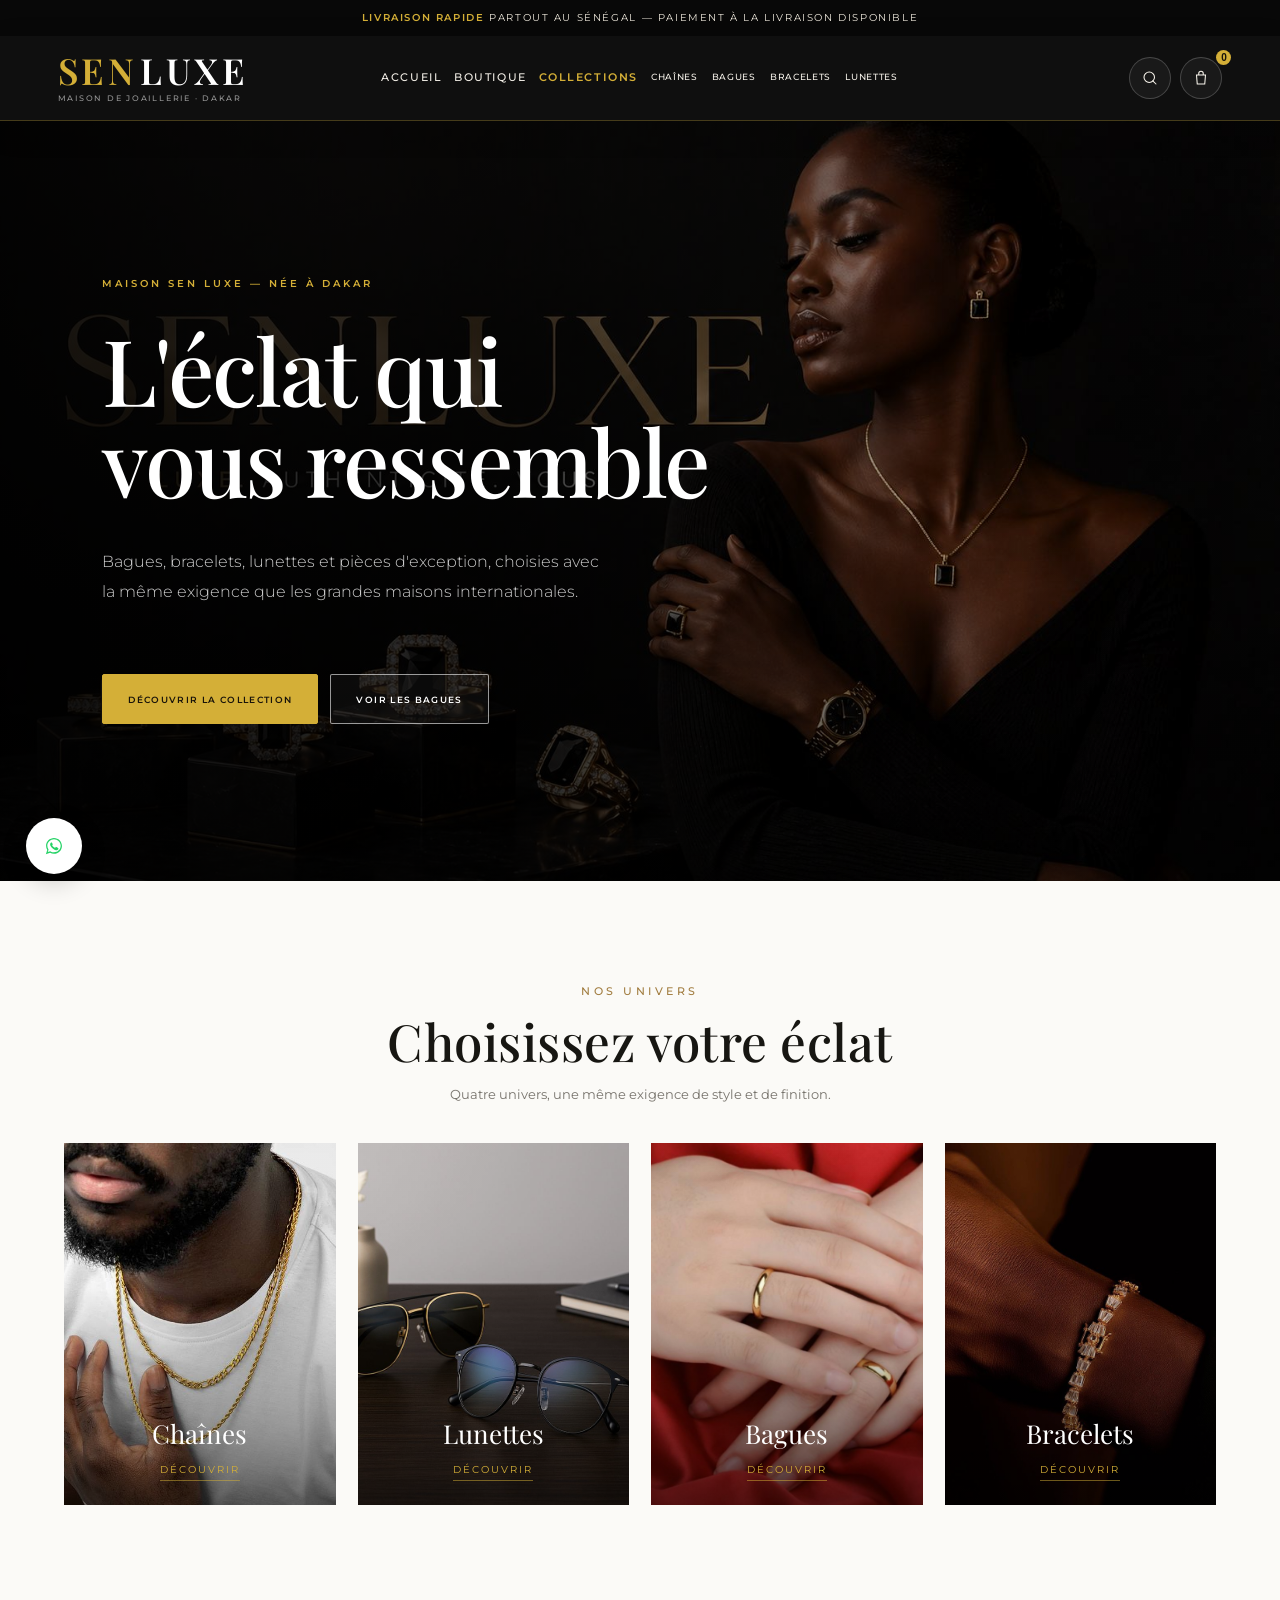
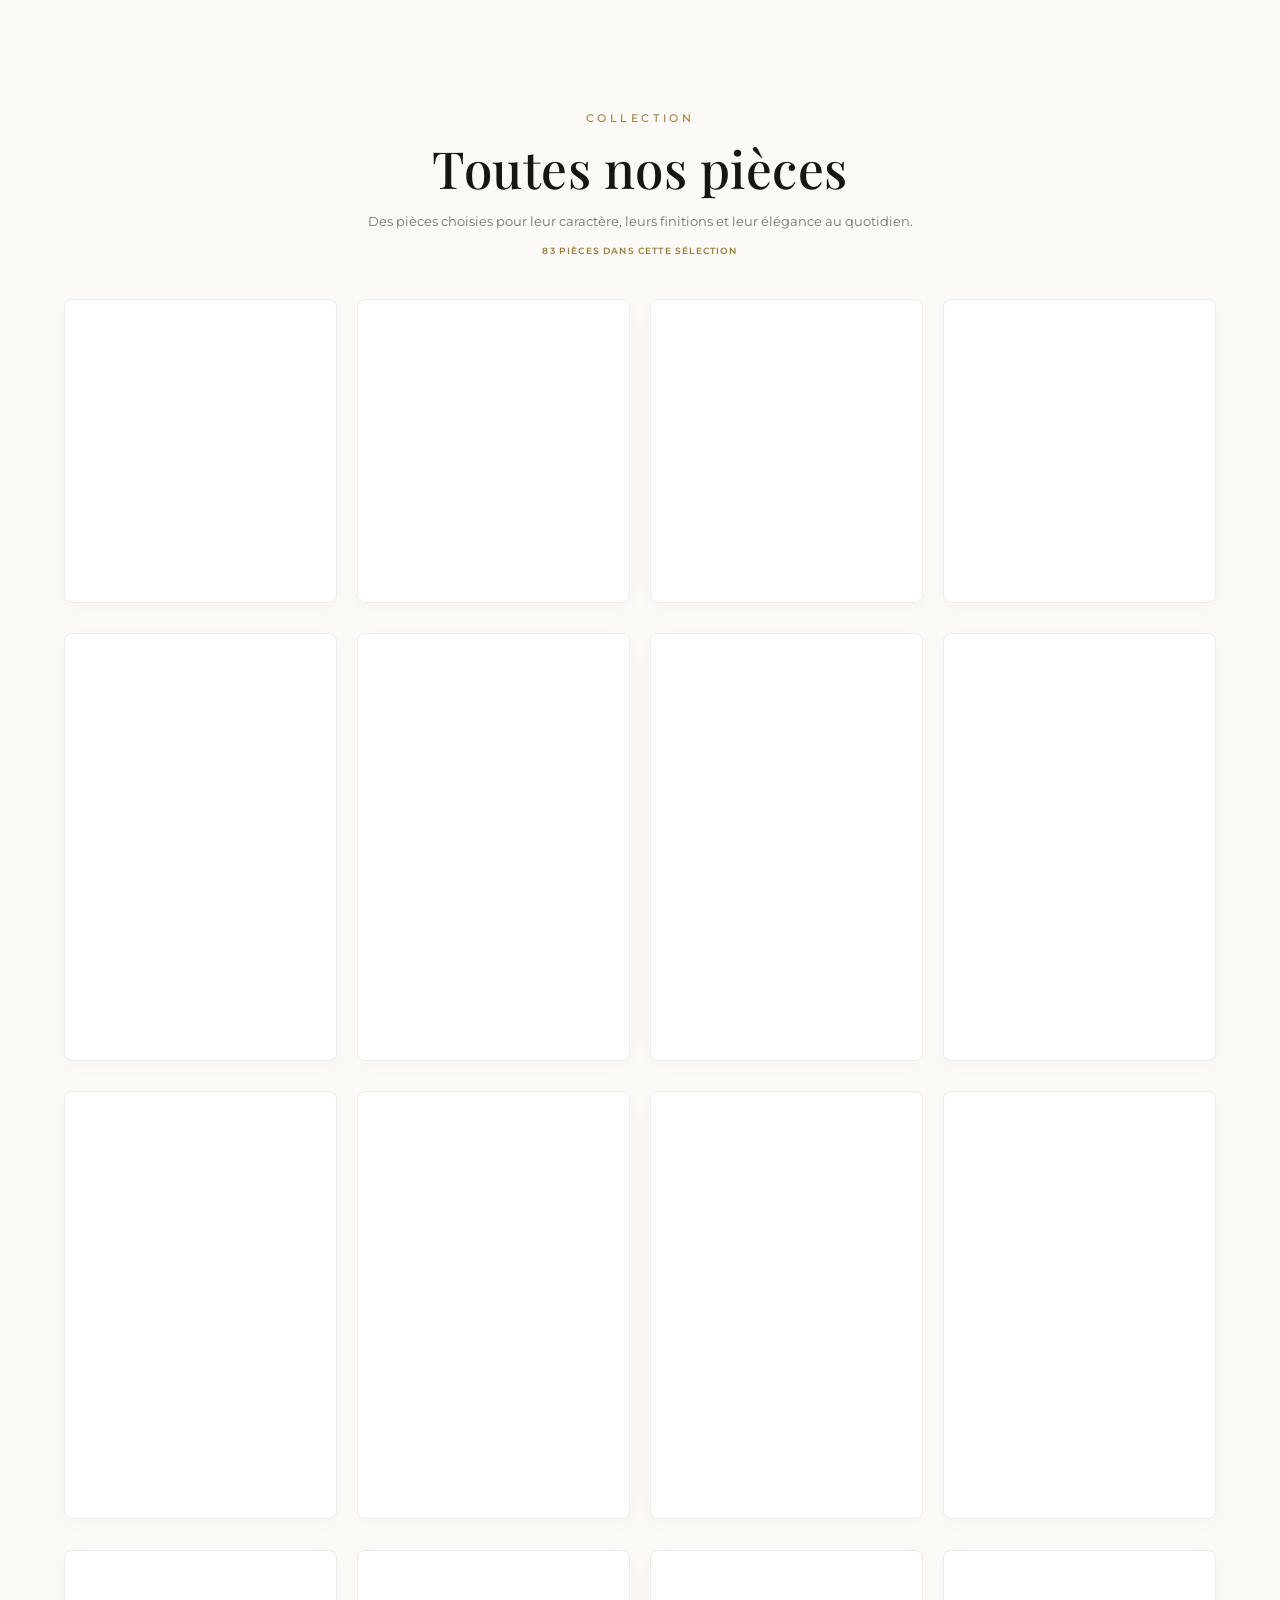
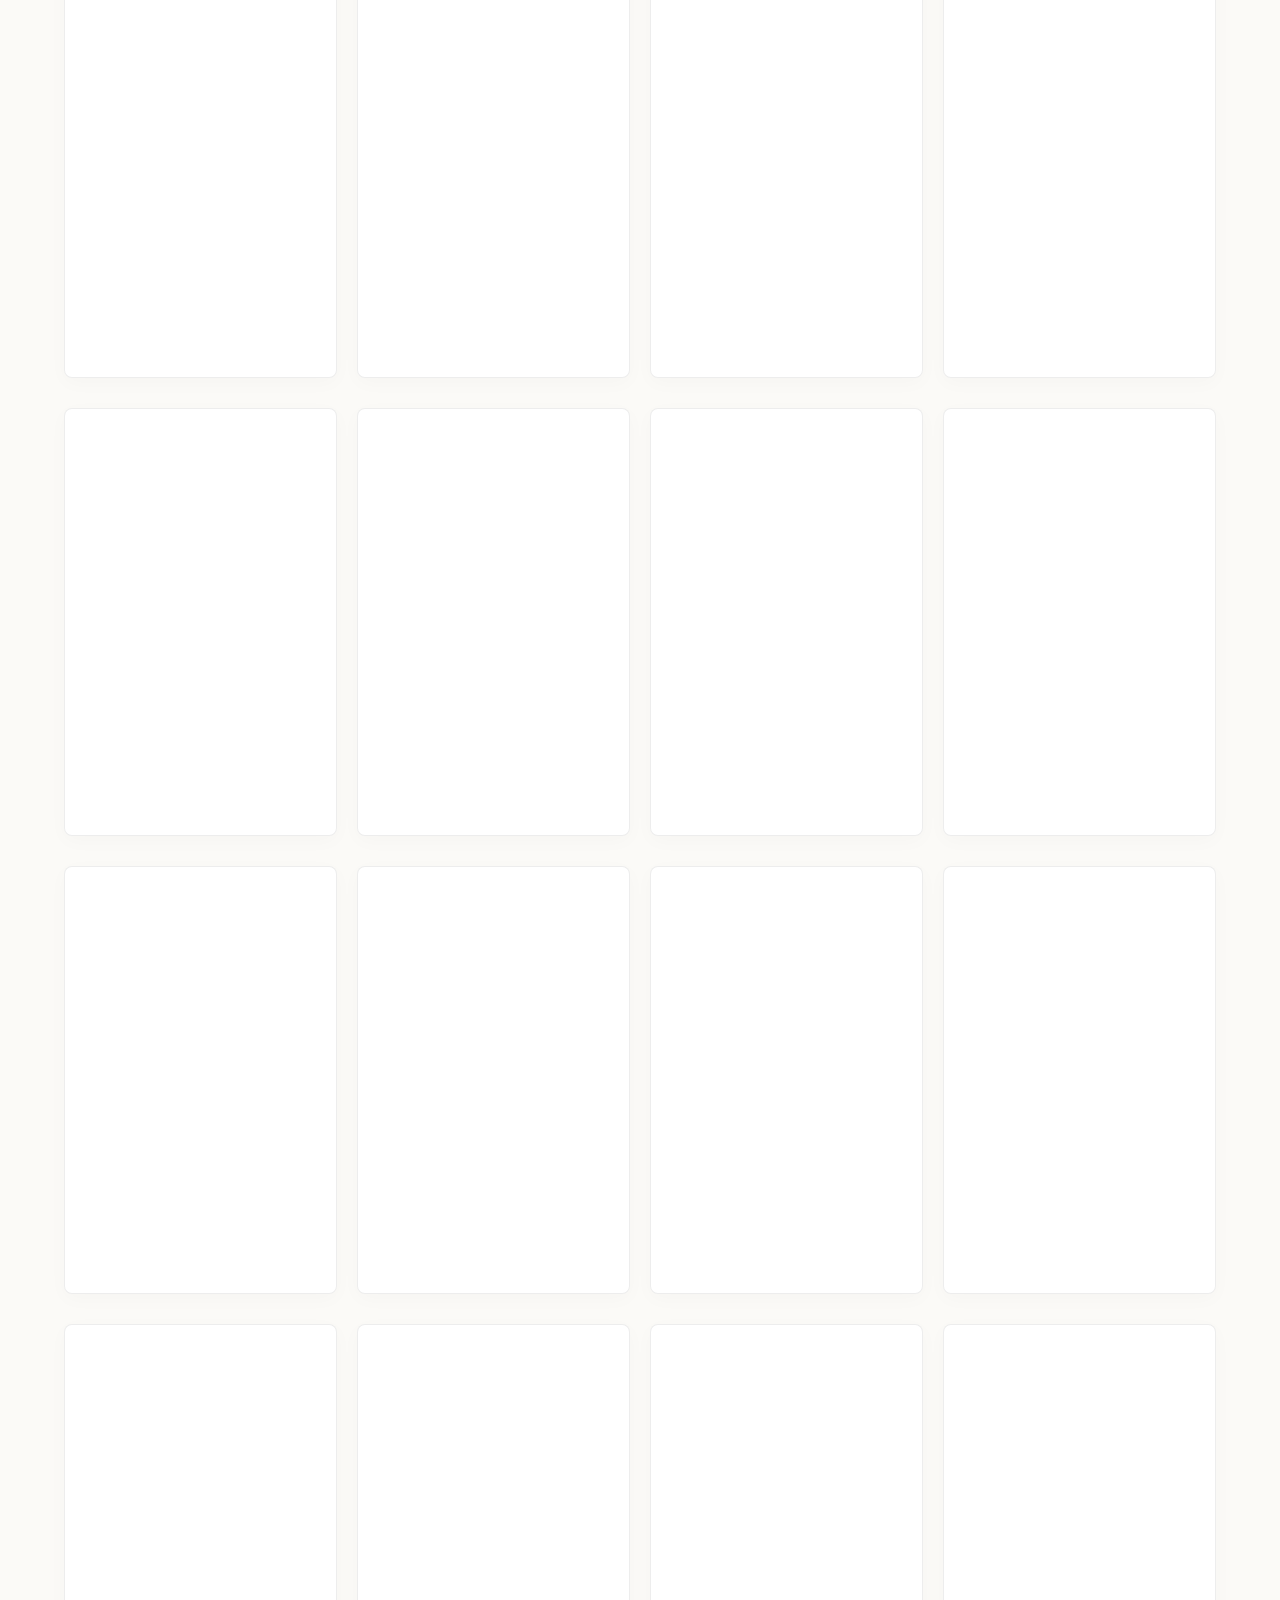
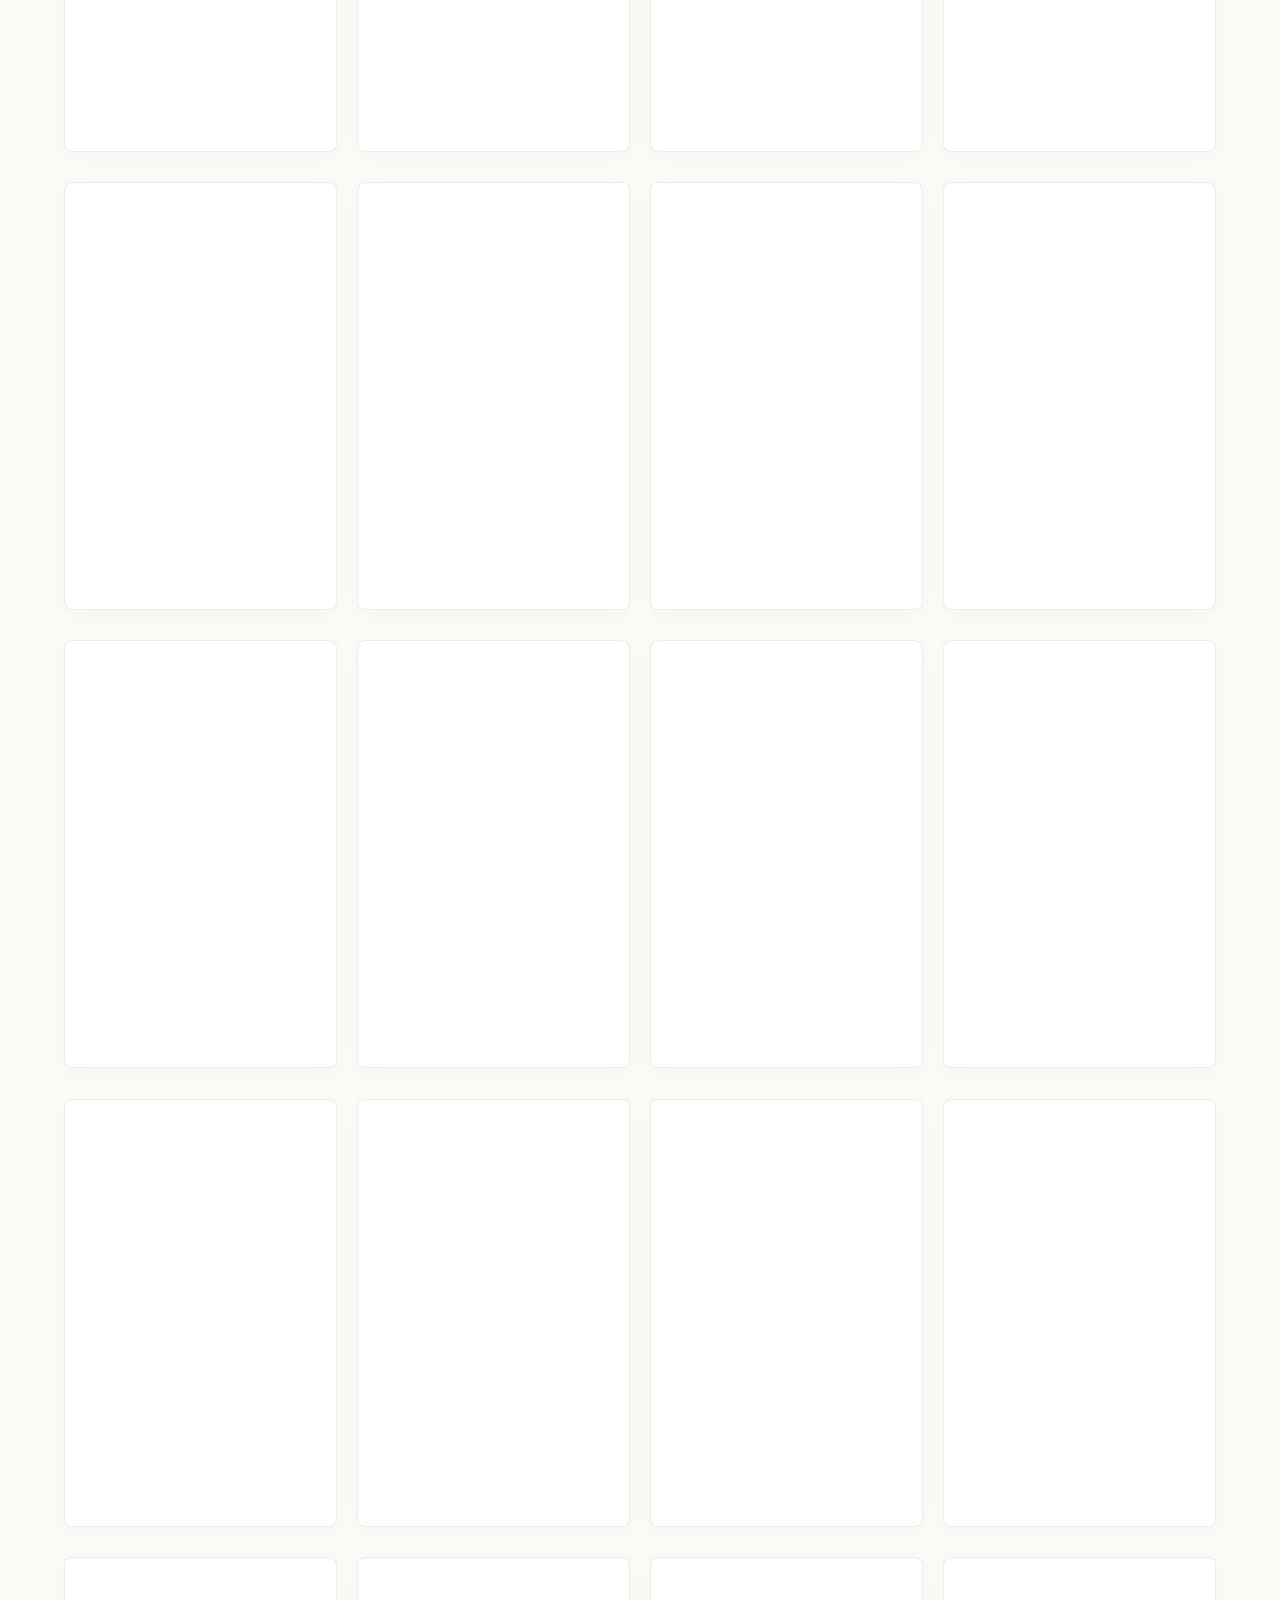
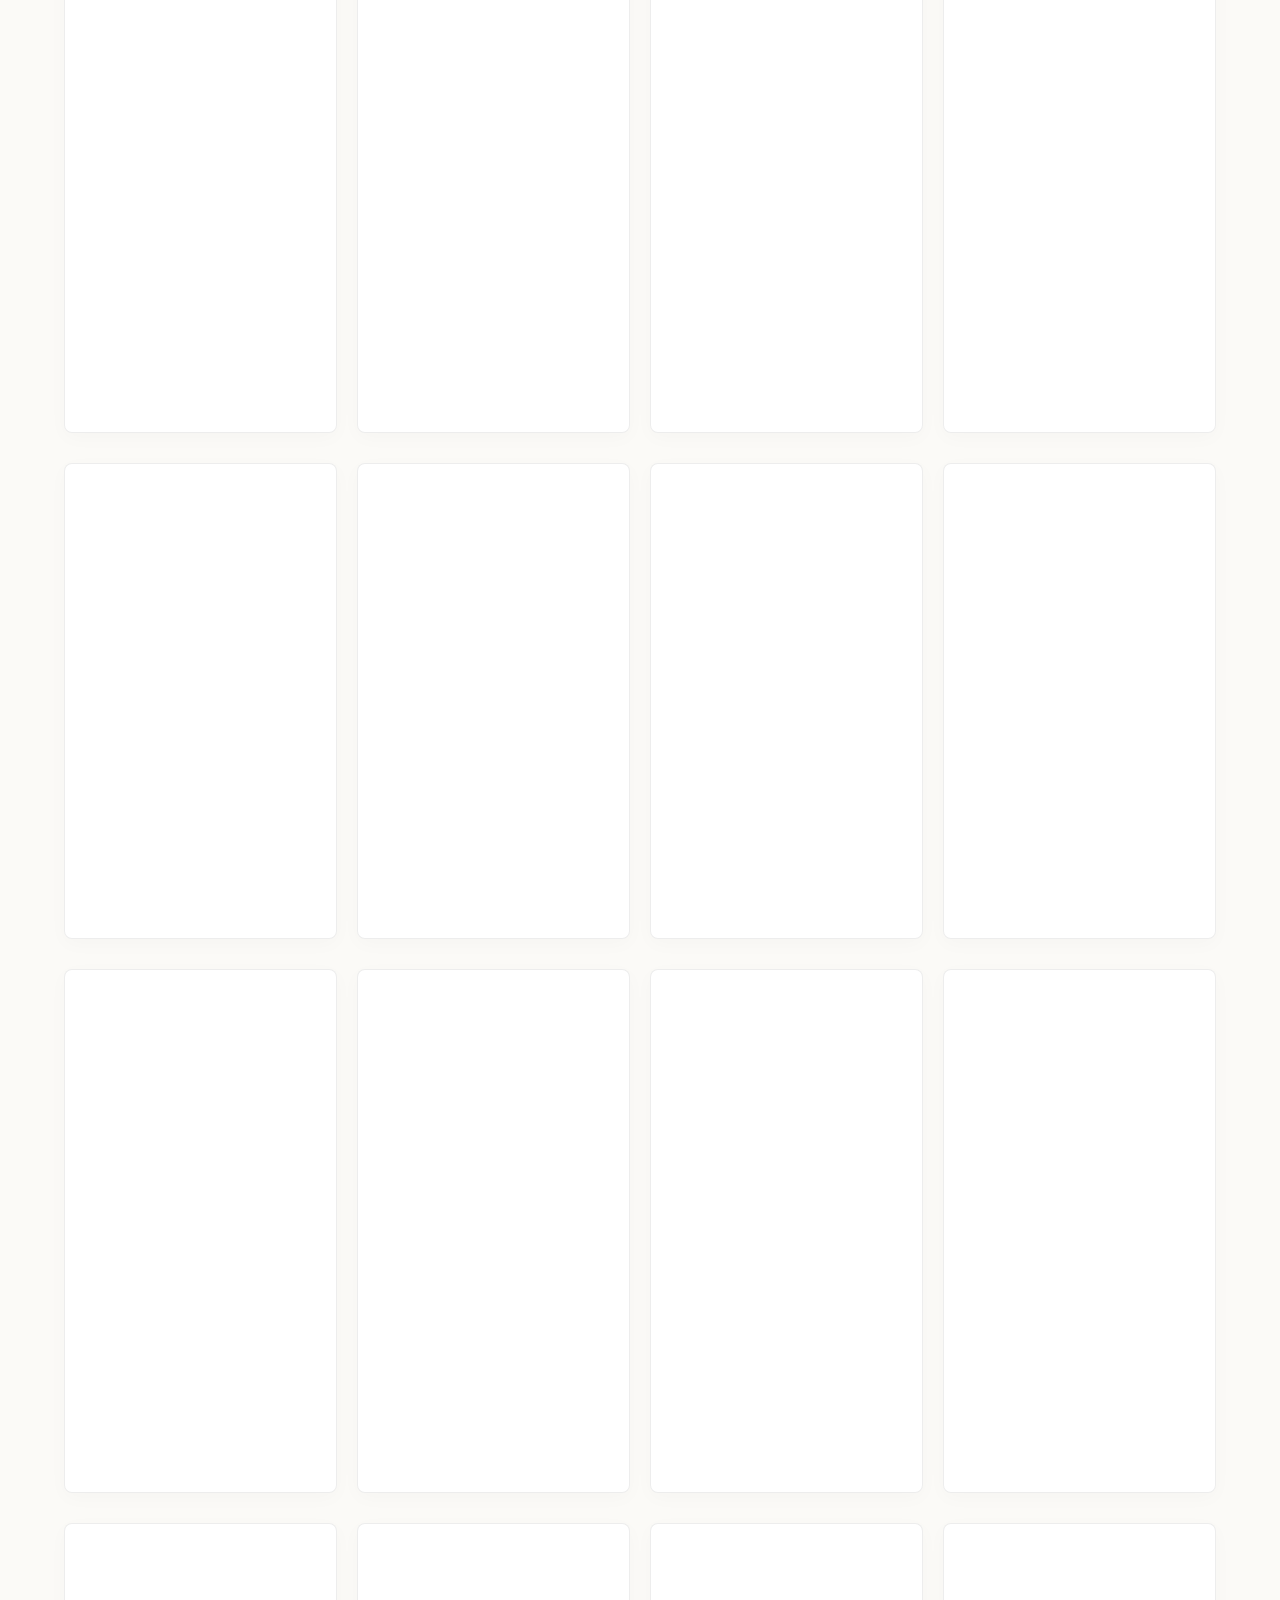
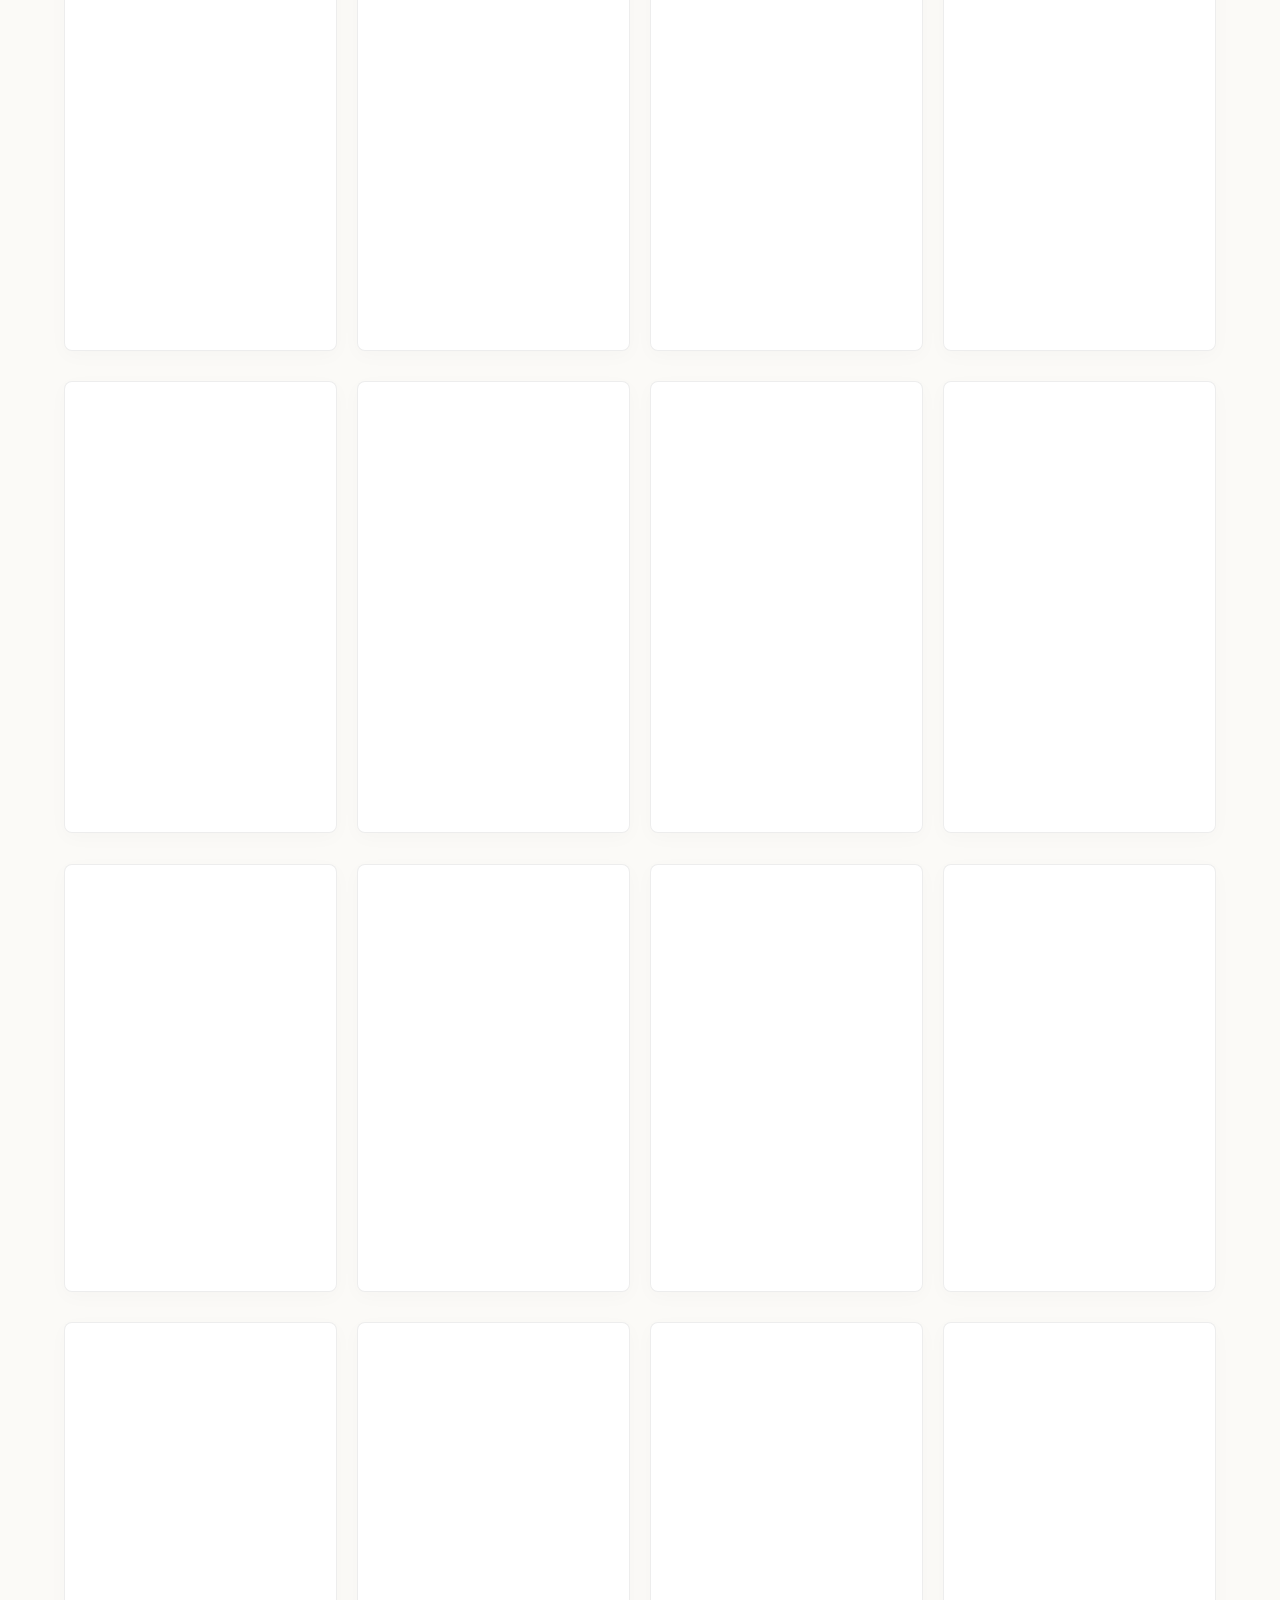
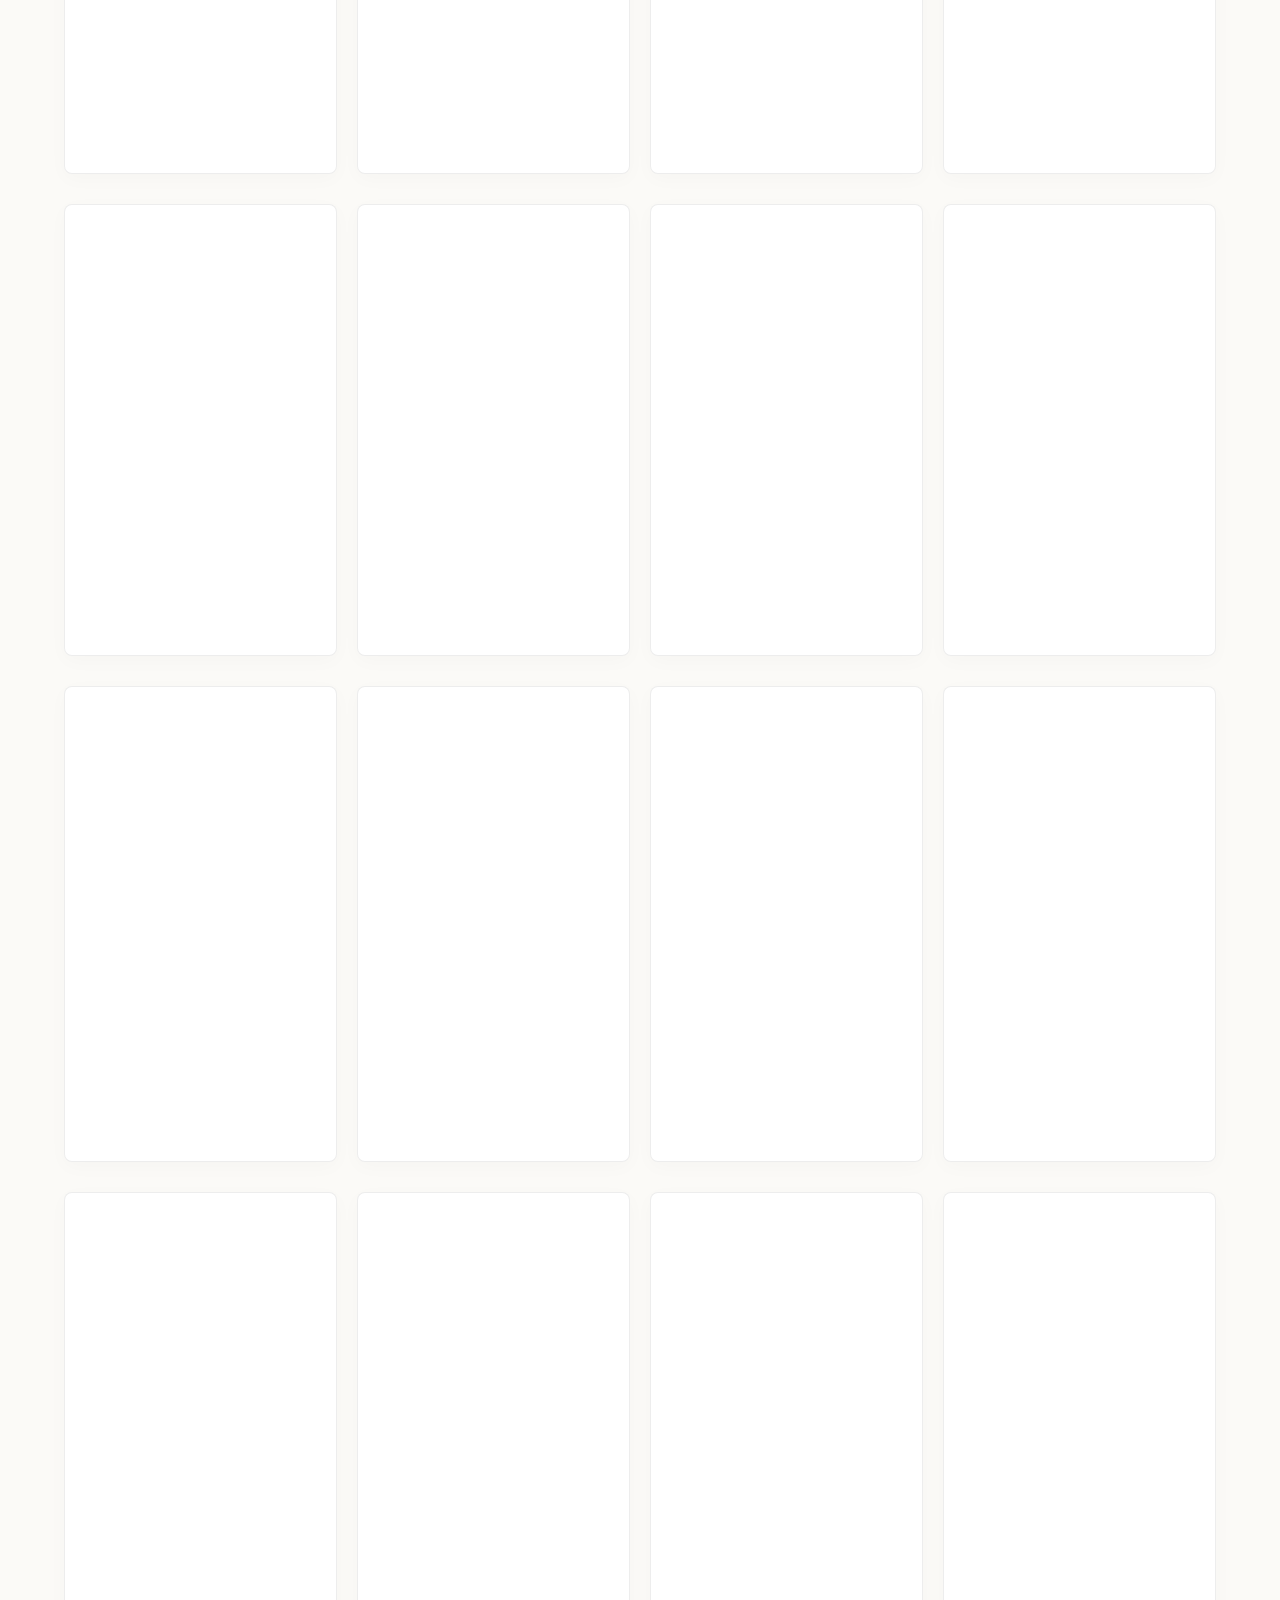
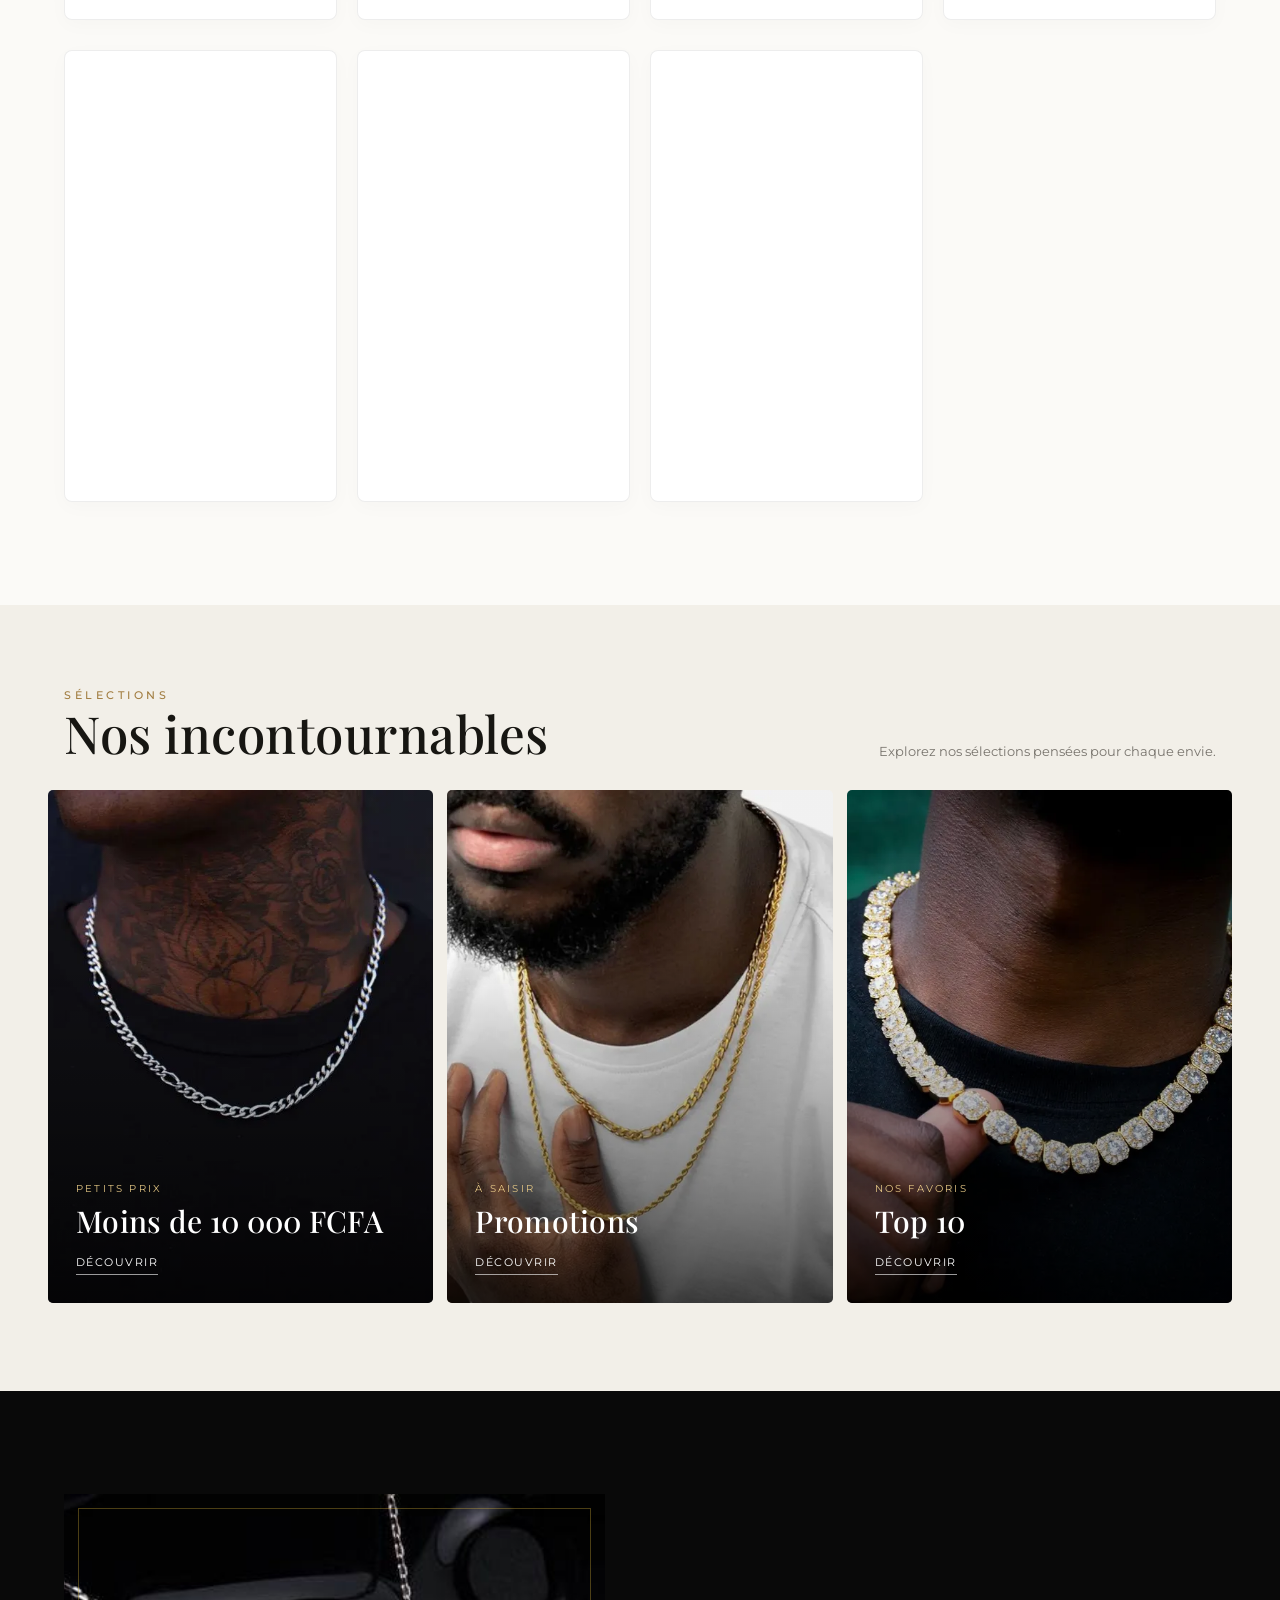
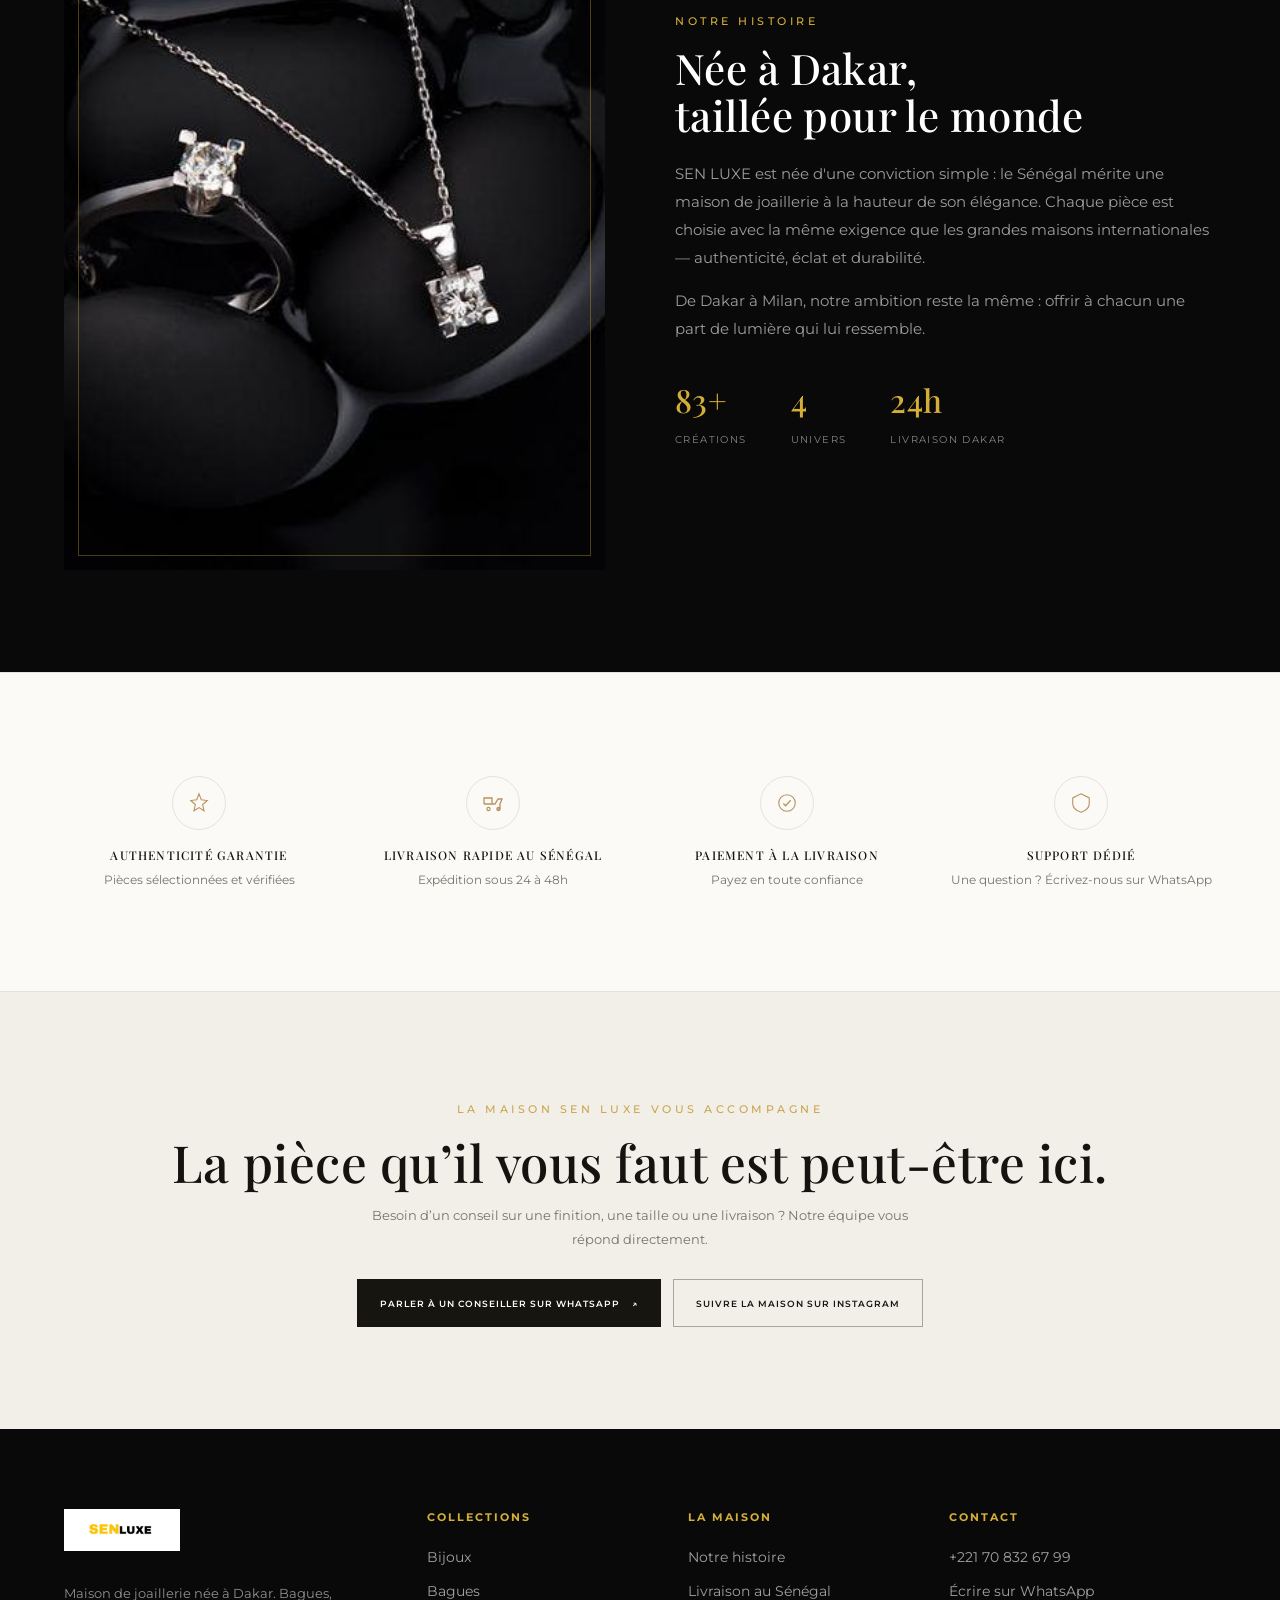
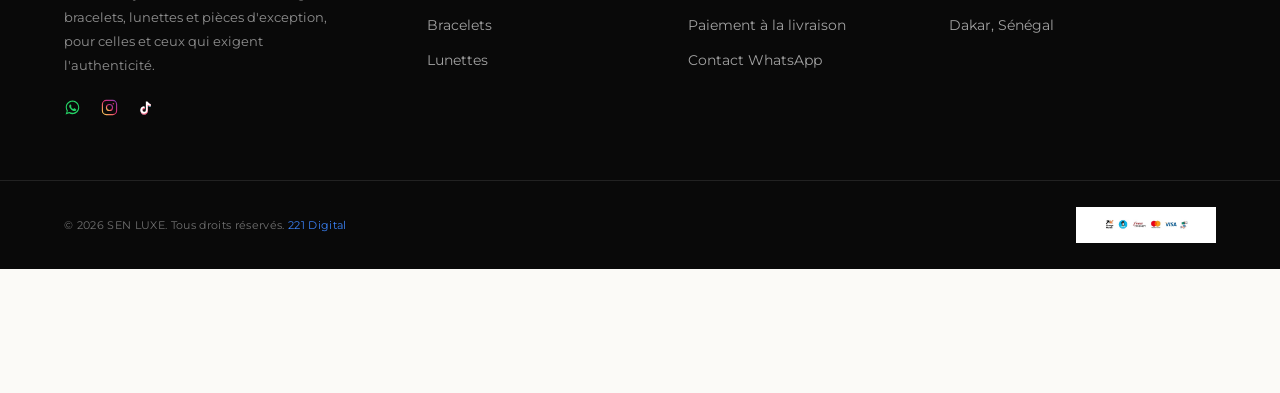
==== index.html @ 0517382a "Add files via upload" ====
<!DOCTYPE html>
<html lang="fr">
<!-- SEN LUXE — FICHIER AUTONOME : catalogue et photos intégrés dans ce fichier HTML autonome. -->
<head>
<meta charset="UTF-8">
<meta name="viewport" content="width=device-width, initial-scale=1.0">
<link id="senluxe-google-favicon" rel="icon" type="image/png" sizes="256x256" href="/favicon.png">
<link id="senluxe-tab-favicon" rel="shortcut icon" type="image/png" sizes="256x256" href="[data-uri]">

<link rel="apple-touch-icon" sizes="256x256" href="/favicon.png">
<meta name="description" content="Découvrez le catalogue SEN LUXE, maison de joaillerie née à Dakar, et explorez ses créations et fiches produits.">
<meta name="robots" content="index, follow, max-image-preview:large">
<meta name="googlebot" content="index, follow">
<meta name="theme-color" content="#080706">
<meta property="og:site_name" content="SEN LUXE">
<meta property="og:type" content="website">
<meta property="og:title" content="SEN LUXE — Joaillerie de Maison, née à Dakar">
<meta property="og:description" content="Découvrez le catalogue SEN LUXE et ses créations de joaillerie.">
<meta name="twitter:card" content="summary">
<title>SEN LUXE — Joaillerie de Maison, née à Dakar</title>
<link rel="preconnect" href="https://fonts.googleapis.com">
<link rel="preconnect" href="https://fonts.gstatic.com" crossorigin>
<link rel="preconnect" href="https://cdn.jsdelivr.net" crossorigin>
<link rel="preconnect" href="https://senluxe221.com" crossorigin>
<link rel="preconnect" href="https://cdn.shopify.com" crossorigin>
<link href="https://fonts.googleapis.com/css2?family=Montserrat:wght@300;400;500;600;700&family=Playfair+Display:ital,wght@0,400;0,500;0,600;1,400&display=swap" rel="stylesheet">

<style>
  :root{
    --black:#0a0a0a;
    --white:#ffffff;
    --ivory:#faf9f6;
    --gold:#b8935f;
    --gold-bright:#d4af37;
    --line:rgba(10,10,10,0.09);
    --line-soft:rgba(10,10,10,0.06);
    --text-mute:rgba(10,10,10,0.56);
  }
  *{margin:0;padding:0;box-sizing:border-box;}
  html{scroll-behavior:smooth;}
  body{
    background:var(--white);
    color:var(--black);
    font-family:'Montserrat',sans-serif;
    font-weight:300;
    overflow-x:hidden;
    -webkit-font-smoothing:antialiased;
  }
  img{display:block;max-width:100%;}
  a{color:inherit;text-decoration:none;}
  h1,h2,h3,h4{font-family:'Playfair Display',serif;font-weight:500;letter-spacing:0.01em;}
  .eyebrow{
    font-family:'Montserrat',sans-serif;font-size:11px;letter-spacing:0.32em;
    text-transform:uppercase;color:var(--gold);font-weight:500;
  }
  .container{max-width:1360px;margin:0 auto;padding:0 48px;}
  @media (max-width:768px){.container{padding:0 22px;}}
  .reveal{opacity:0;transform:translateY(26px);transition:opacity .9s ease, transform .9s ease;}
  .reveal.in{opacity:1;transform:translateY(0);}
  section{padding:100px 0;}
  @media (max-width:768px){section{padding:64px 0;}}
  .section-head{text-align:center;margin-bottom:56px;}
  .section-head h2{font-size:clamp(28px,3.6vw,46px);margin-top:12px;}
  .section-head p{color:var(--text-mute);max-width:520px;margin:14px auto 0;font-size:14px;line-height:1.7;}

  /* ---------- top bar ---------- */
  .topbar{
    background:var(--black);color:rgba(255,255,255,0.75);
    text-align:center;padding:9px 0;font-size:11px;letter-spacing:0.14em;
  }
  .topbar b{color:var(--gold-bright);font-weight:500;}

  /* ---------- header (white, minimal) ---------- */
  header{
    position:sticky;top:0;left:0;right:0;z-index:100;
    background:#ffffff;
    border-bottom:1px solid var(--line);
  }
  .nav-wrap{
    display:flex;align-items:center;justify-content:space-between;
    padding:18px 48px;
  }
  @media (max-width:768px){.nav-wrap{padding:14px 22px;}}
  .logo img{height:26px;width:auto;}
  nav.main-nav{display:flex;gap:36px;}
  nav.main-nav button{
    background:none;border:none;cursor:pointer;
    font-family:'Montserrat';font-size:12px;letter-spacing:0.15em;text-transform:uppercase;
    color:var(--black);position:relative;padding:6px 0;
  }
  nav.main-nav button::after{
    content:"";position:absolute;left:0;bottom:0;height:1px;width:0;
    background:var(--gold-bright);transition:width .3s ease;
  }
  nav.main-nav button:hover::after,
  nav.main-nav button.active::after{width:100%;}
  nav.main-nav button.active{color:var(--gold);}
  .header-icons{display:flex;align-items:center;gap:24px;}
  .header-icons button{
    background:none;border:none;color:var(--black);cursor:pointer;
    display:flex;align-items:center;justify-content:center;position:relative;
  }

  /* ---------- categories dropdown ---------- */
  .nav-dropdown{position:relative;display:inline-block;}
  .nav-dropdown-trigger{
    background:none;border:none;cursor:pointer;
    font-family:'Montserrat';font-size:12px;letter-spacing:0.15em;text-transform:uppercase;
    color:var(--black);padding:6px 0;position:relative;
  }
  .nav-dropdown-trigger::after{
    content:"";position:absolute;left:0;bottom:0;height:1px;width:0;
    background:var(--gold-bright);transition:width .3s ease;
  }
  .nav-dropdown:hover .nav-dropdown-trigger::after{width:100%;}
  .nav-dropdown-menu{
    position:absolute;top:calc(100% + 18px);left:50%;transform:translateX(-50%) translateY(8px);
    background:#ffffff;border:1px solid var(--line);min-width:180px;
    box-shadow:0 18px 40px rgba(0,0,0,0.1);
    opacity:0;pointer-events:none;transition:opacity .25s ease, transform .25s ease;
    z-index:110;padding:8px 0;
  }
  .nav-dropdown:hover .nav-dropdown-menu,
  .nav-dropdown.open .nav-dropdown-menu{
    opacity:1;pointer-events:auto;transform:translateX(-50%) translateY(0);
  }
  .nav-dropdown-menu button{
    display:block;width:100%;text-align:left;background:none;border:none;cursor:pointer;
    padding:11px 20px;font-size:12px;letter-spacing:0.06em;color:var(--black);
    transition:background .2s ease, color .2s ease;
  }
  .nav-dropdown-menu button:hover{background:var(--ivory);color:var(--gold);}

  /* ---------- search ---------- */
  .search-wrap{position:relative;}
  .search-panel{
    position:absolute;top:calc(100% + 18px);right:-8px;width:340px;max-width:88vw;
    background:#ffffff;border:1px solid var(--line);
    box-shadow:0 18px 40px rgba(0,0,0,0.12);
    opacity:0;pointer-events:none;transform:translateY(8px);
    transition:opacity .25s ease, transform .25s ease;
    z-index:110;
  }
  .search-wrap.open .search-panel{opacity:1;pointer-events:auto;transform:translateY(0);}
  .search-panel input{
    width:100%;box-sizing:border-box;border:none;border-bottom:1px solid var(--line);
    padding:16px 18px;font-family:'Montserrat';font-size:13.5px;color:var(--black);
  }
  .search-panel input:focus{outline:none;}
  .search-results{max-height:360px;overflow-y:auto;}
  .search-result{
    display:flex;align-items:center;gap:12px;padding:10px 18px;cursor:pointer;
    transition:background .2s ease;
  }
  .search-result:hover{background:var(--ivory);}
  .search-result img{width:44px;height:44px;object-fit:contain;background:var(--ivory);border:1px solid var(--line);flex:0 0 auto;}
  .search-result .sr-info{flex:1;min-width:0;}
  .search-result .sr-name{font-family:'Playfair Display';font-size:15px;color:var(--black);white-space:nowrap;overflow:hidden;text-overflow:ellipsis;}
  .search-result .sr-meta{font-size:10.5px;color:var(--text-mute);letter-spacing:0.04em;}
  .search-empty{padding:22px 18px;font-size:12.5px;color:var(--text-mute);text-align:center;}
  .cart-count{
    position:absolute;top:-8px;right:-10px;
    background:var(--black);color:var(--white);
    font-size:9px;font-weight:600;border-radius:50%;
    width:15px;height:15px;display:flex;align-items:center;justify-content:center;
  }
  .burger{display:none;}
  @media (max-width:900px){nav.main-nav{display:none;} .burger{display:flex;}}

  .mobile-nav{
    position:fixed;inset:0;background:var(--white);z-index:200;
    transform:translateX(100%);transition:transform .45s cubic-bezier(.77,0,.18,1);
    display:flex;flex-direction:column;padding:100px 32px 40px;
  }
  .mobile-nav.open{transform:translateX(0);}
  .mobile-nav button{
    background:none;border:none;text-align:left;
    font-family:'Playfair Display',serif;font-size:28px;color:var(--black);
    padding:14px 0;border-bottom:1px solid var(--line);
  }
  .mobile-nav .close-x{position:absolute;top:26px;right:22px;font-size:26px;background:none;border:none;color:var(--black);}

  /* ---------- hero ---------- */
  .hero{position:relative;min-height:88vh;display:flex;align-items:center;overflow:hidden;background:var(--black);}
  .hero-media{position:absolute;inset:0;}
  .hero-media img{width:100%;height:100%;object-fit:cover;opacity:0.82;}
  .hero-media::after{content:"";position:absolute;inset:0;background:linear-gradient(90deg, rgba(0,0,0,0.72) 0%, rgba(0,0,0,0.28) 55%, rgba(0,0,0,0.05) 100%);}
  .hero-inner{position:relative;z-index:2;padding:0 48px;max-width:640px;}
  @media (max-width:768px){.hero-inner{padding:0 22px;}}
  .hero-inner .eyebrow{color:var(--gold-bright);}
  .hero-inner h1{
    color:var(--white);font-size:clamp(38px,6vw,74px);line-height:1.03;margin:16px 0 20px;
  }
  .hero-inner p{color:rgba(255,255,255,0.72);font-size:15px;line-height:1.8;max-width:460px;margin-bottom:34px;}
  .hero-actions{display:flex;gap:16px;flex-wrap:wrap;}
  .btn-primary, .btn-secondary{
    padding:15px 36px;font-size:11px;letter-spacing:0.2em;text-transform:uppercase;
    transition:all .3s ease;cursor:pointer;
  }
  .btn-primary{background:var(--gold-bright);color:var(--black);border:1px solid var(--gold-bright);}
  .btn-primary:hover{background:transparent;color:var(--gold-bright);}
  .btn-secondary{background:transparent;color:var(--white);border:1px solid rgba(255,255,255,0.4);}
  .btn-secondary:hover{border-color:var(--gold-bright);color:var(--gold-bright);}

  /* ---------- category nav strip ---------- */
  .cat-strip{border-bottom:1px solid var(--line);position:sticky;top:65px;z-index:60;background:#ffffff;}
  .cat-strip-inner{display:flex;gap:8px;overflow-x:auto;padding:16px 48px;scrollbar-width:none;}
  .cat-strip-inner::-webkit-scrollbar{display:none;}
  @media (max-width:768px){.cat-strip-inner{padding:14px 22px;}}
  .cat-pill{
    flex:0 0 auto;padding:10px 22px;border:1px solid var(--line);
    font-size:11px;letter-spacing:0.14em;text-transform:uppercase;
    background:none;cursor:pointer;color:var(--black);white-space:nowrap;
    transition:all .25s ease;
  }
  .cat-pill.active{background:var(--black);color:var(--white);border-color:var(--black);}
  .cat-pill:hover:not(.active){border-color:var(--gold);color:var(--gold);}

  /* ---------- products ---------- */
  /* ---------- collections (Missoma-style) ---------- */
  .collections{padding-top:96px;}
  .coll-grid{display:grid;grid-template-columns:repeat(4,1fr);gap:22px;}
  @media (max-width:1000px){.coll-grid{grid-template-columns:repeat(2,1fr);gap:14px;}}

  /* ---------- editorial collections (Missoma-style) ---------- */
  .editorial{padding:64px 0 100px;}
  .editorial-head{display:flex;align-items:flex-end;justify-content:space-between;margin-bottom:28px;}
  .editorial-head h2{font-size:clamp(26px,3.2vw,38px);}
  .editorial-head p{color:var(--text-mute);font-size:13px;margin-top:6px;}
  .editorial-grid{
    display:grid;grid-template-columns:repeat(3,1fr);gap:6px;
    padding:0 48px;
  }
  @media (max-width:768px){.editorial-grid{padding:0 22px;}}
  @media (max-width:820px){
    .editorial-grid{grid-template-columns:repeat(2,1fr);}
    .editorial-card:nth-child(3){grid-column:1/-1;}
  }
  .editorial-card{
    position:relative;aspect-ratio:3/4;overflow:hidden;cursor:pointer;
    border-radius:3px;background:var(--ivory);
  }
  @media (max-width:820px){.editorial-card{aspect-ratio:1/1.15;}}
  .editorial-card img{
    width:100%;height:100%;object-fit:cover;
    transition:transform 1.1s cubic-bezier(.2,.8,.2,1), opacity .5s ease;
  }
  .editorial-card:hover img{transform:scale(1.045);}
  .editorial-card::after{
    content:"";position:absolute;inset:0;
    background:linear-gradient(180deg, rgba(0,0,0,0.02) 45%, rgba(0,0,0,0.62) 100%);
    transition:opacity .4s ease;
  }
  .editorial-card:hover::after{opacity:0.85;}
  .editorial-label{
    position:absolute;left:22px;right:22px;bottom:24px;z-index:2;
    color:var(--white);
  }
  .editorial-label .ed-eyebrow{
    font-size:10px;letter-spacing:0.22em;text-transform:uppercase;color:var(--gold-bright);
    display:block;margin-bottom:8px;
  }
  .editorial-label h3{
    font-family:'Playfair Display',serif;font-size:clamp(22px,2.6vw,30px);
    line-height:1.1;margin-bottom:10px;
  }
  .editorial-label .ed-cta{
    font-size:10.5px;letter-spacing:0.14em;text-transform:uppercase;
    border-bottom:1px solid rgba(255,255,255,0.6);padding-bottom:3px;display:inline-block;
    transition:border-color .3s ease;
  }
  .editorial-card:hover .ed-cta{border-color:var(--gold-bright);}
  .coll-card{
    position:relative;aspect-ratio:3/4;overflow:hidden;cursor:pointer;
    background:var(--ivory);
  }
  .coll-card img{width:100%;height:100%;object-fit:cover;transition:transform 1s cubic-bezier(.2,.8,.2,1);}
  .coll-card:hover img{transform:scale(1.07);}
  .coll-card::after{content:"";position:absolute;inset:0;background:linear-gradient(180deg,rgba(0,0,0,0.02) 40%,rgba(0,0,0,0.55) 100%);}
  .coll-label{position:absolute;left:0;right:0;bottom:24px;text-align:center;z-index:2;}
  .coll-label span{font-family:'Playfair Display',serif;font-size:26px;color:var(--white);display:block;}
  .coll-label small{display:inline-block;margin-top:8px;font-size:10px;letter-spacing:0.2em;color:var(--gold-bright);text-transform:uppercase;border-bottom:1px solid rgba(212,175,55,0.5);padding-bottom:3px;}

  #products{padding-top:96px;}
  .product-grid{
    display:grid;grid-template-columns:repeat(4,1fr);gap:30px;
  }
  @media (max-width:1000px){.product-grid{grid-template-columns:repeat(3,1fr);gap:22px;}}
  @media (max-width:720px){.product-grid{grid-template-columns:repeat(2,1fr);gap:16px;}}

  /* "Produits similaires" (fiche produit) : desktop et tablette inchangés (4 colonnes) ;
     téléphone uniquement : 2 colonnes, cartes plus grandes et plus lisibles. */
  #qvSimilar{grid-template-columns:repeat(4,1fr)!important;gap:18px;}
  @media (max-width:720px){
    #qvSimilar{grid-template-columns:repeat(2,1fr)!important;gap:16px;}
    #qvSimilar .product-name{font-size:17px;}
    #qvSimilar .stars{font-size:13px;letter-spacing:2.5px;}
    #qvSimilar .product-price{font-size:15px;}
    #qvSimilar .swatch{width:15px;height:15px;}
    #qvSimilar .avail{font-size:10.5px;}
    #qvSimilar .quick-add{font-size:10.5px;padding:13px 0;}
  }
  .product-card{opacity:0;animation:fadein .5s ease forwards;}
  @keyframes fadein{to{opacity:1;}}
  .product-media{
    position:relative;aspect-ratio:1/1;overflow:hidden;background:var(--ivory);
    border:1px solid var(--line);display:flex;align-items:center;justify-content:center;
  }
  .product-media img{
    width:100%;height:100%;object-fit:contain;padding:14px;
    transition:transform .6s ease, opacity .3s ease;
  }
  .product-card:hover .product-media img{transform:scale(1.045);}
  .badge{
    position:absolute;top:12px;left:12px;z-index:3;
    background:var(--black);color:var(--white);
    font-size:9px;letter-spacing:0.14em;text-transform:uppercase;
    padding:5px 10px;font-weight:500;
  }
  .quick-add{
    position:absolute;left:12px;right:12px;bottom:12px;z-index:3;
    background:var(--white);border:1px solid var(--black);
    color:var(--black);font-size:10px;letter-spacing:0.16em;text-transform:uppercase;
    padding:12px 0;text-align:center;cursor:pointer;
    opacity:0;transform:translateY(8px);
    transition:opacity .3s ease, transform .3s ease, background .3s ease, color .3s ease;
  }
  .product-card:hover .quick-add{opacity:1;transform:translateY(0);}
  .quick-add:hover{background:var(--black);color:var(--white);}
  .product-info{padding-top:16px;}
  .stars{color:var(--gold-bright);font-size:12px;letter-spacing:2px;margin-bottom:8px;}
  .product-name{font-family:'Playfair Display',serif;font-size:19px;margin-bottom:6px;}
  .product-meta{display:flex;align-items:center;justify-content:space-between;}
  .product-price{font-size:14px;color:var(--black);letter-spacing:0.02em;}
  .product-price em{color:var(--text-mute);text-decoration:line-through;font-style:normal;margin-right:6px;font-size:12px;}
  .swatches{display:flex;gap:6px;}
  .swatch{width:13px;height:13px;border-radius:50%;border:1px solid rgba(10,10,10,0.25);cursor:pointer;}
  .swatch.gold{background:var(--gold-bright);}
  .swatch.silver{background:#c9cdd2;}
  .swatch.black{background:#1a1a1a;}
  .swatch.white{background:#f4f4f4;}
  .swatch.blue{background:#3b5bdb;}
  .swatch.bicolor{background:linear-gradient(90deg, var(--gold-bright) 50%, #c9cdd2 50%);}
  .swatch.selected{outline:1px solid var(--black);outline-offset:2px;}
  .avail{font-size:10px;color:var(--text-mute);margin-top:10px;letter-spacing:0.05em;}
  .avail em{color:var(--gold);font-style:normal;}
  .empty-cat{
    text-align:center;padding:80px 20px;color:var(--text-mute);
  }
  .empty-cat h3{font-family:'Playfair Display';font-size:26px;color:var(--black);margin-bottom:10px;}
  .empty-cat p{font-size:13px;}

  /* ---------- heritage / story ---------- */
  .story{background:var(--black);color:var(--white);}
  .story-grid{display:grid;grid-template-columns:1fr 1fr;align-items:center;gap:70px;}
  @media (max-width:900px){.story-grid{grid-template-columns:1fr;gap:40px;}}
  .story-media{position:relative;aspect-ratio:4/5;overflow:hidden;}
  .story-media img{width:100%;height:100%;object-fit:cover;}
  .story-media::before{content:"";position:absolute;inset:14px;border:1px solid rgba(212,175,55,0.35);pointer-events:none;}
  .story-text .eyebrow{color:var(--gold-bright);margin-bottom:14px;display:block;}
  .story-text h2{font-size:clamp(28px,3.4vw,42px);line-height:1.14;margin-bottom:20px;}
  .story-text p{color:rgba(255,255,255,0.6);font-size:15px;line-height:1.85;margin-bottom:16px;}
  .story-stats{display:flex;gap:44px;margin-top:32px;}
  .story-stats div h3{font-size:32px;color:var(--gold-bright);}
  .story-stats div span{font-size:10px;letter-spacing:0.14em;text-transform:uppercase;color:rgba(255,255,255,0.5);}

  /* ---------- trust ---------- */
  .trust{border-top:1px solid var(--line);border-bottom:1px solid var(--line);}
  .trust-grid{display:grid;grid-template-columns:repeat(4,1fr);gap:24px;}
  @media (max-width:768px){.trust-grid{grid-template-columns:repeat(2,1fr);row-gap:36px;}}
  .trust-item{text-align:center;}
  .trust-item .icon-wrap{
    width:54px;height:54px;border:1px solid var(--line);border-radius:50%;
    display:flex;align-items:center;justify-content:center;margin:0 auto 16px;
  }
  .trust-item h4{font-weight:500;font-size:12px;letter-spacing:0.1em;text-transform:uppercase;margin-bottom:6px;}
  .trust-item p{font-size:11.5px;color:var(--text-mute);}

  /* ---------- newsletter ---------- */
  .newsletter{background:var(--ivory);text-align:center;}
  .newsletter h2{font-size:clamp(26px,3.2vw,40px);margin:12px 0 12px;}
  .newsletter p{color:var(--text-mute);font-size:14px;max-width:440px;margin:0 auto 30px;}
  .nl-form{display:flex;max-width:420px;margin:0 auto;border-bottom:1px solid var(--black);}
  .nl-form input{flex:1;background:none;border:none;padding:14px 4px;color:var(--black);font-family:'Montserrat';font-size:13px;}
  .nl-form input::placeholder{color:var(--text-mute);}
  .nl-form input:focus{outline:none;}
  .nl-form button{background:none;border:none;color:var(--black);font-size:11px;letter-spacing:0.2em;text-transform:uppercase;cursor:pointer;padding:14px 4px;}

  /* ---------- footer ---------- */
  footer{background:var(--black);color:rgba(255,255,255,0.7);}
  .footer-top{padding:80px 0 56px;border-bottom:1px solid rgba(255,255,255,0.1);}
  .footer-grid{display:grid;grid-template-columns:1.5fr 1fr 1fr 1.3fr;gap:56px;}
  @media (max-width:900px){.footer-grid{grid-template-columns:1fr 1fr;row-gap:40px;}}
  .footer-logo{margin-bottom:22px;background:var(--white);display:inline-block;padding:10px 16px;}
  .footer-logo img{height:22px;display:block;}
  .footer-grid > div:first-child p{font-size:13px;line-height:1.85;max-width:280px;color:rgba(255,255,255,0.55);}
  .footer-col h5{font-size:11px;letter-spacing:0.18em;text-transform:uppercase;color:var(--gold-bright);margin-bottom:20px;}
  .footer-col a{display:block;font-size:13.5px;color:rgba(255,255,255,0.62);margin-bottom:13px;transition:color .25s ease;}
  .footer-col a:hover{color:var(--gold-bright);}
  .footer-social{display:flex;gap:20px;margin-top:22px;}
  .footer-social a{font-size:11px;letter-spacing:0.1em;text-transform:uppercase;color:rgba(255,255,255,0.6);border-bottom:1px solid transparent;padding-bottom:2px;}
  .footer-social a:hover{color:var(--gold-bright);border-color:var(--gold-bright);}
  .footer-bottom{padding:26px 0;display:flex;justify-content:space-between;align-items:center;flex-wrap:wrap;gap:16px;}
  .footer-bottom p{font-size:11px;color:rgba(255,255,255,0.42);letter-spacing:0.03em;}
  .pay-badges{display:flex;gap:10px;align-items:center;}
  .pay-badge{
    display:flex;align-items:center;gap:6px;
    border:1px solid rgba(255,255,255,0.18);padding:6px 12px;
    font-size:10px;letter-spacing:0.08em;color:rgba(255,255,255,0.75);
  }
  .pay-badge svg{display:block;}

  /* ---------- cart drawer ---------- */
  .overlay{position:fixed;inset:0;background:rgba(0,0,0,0.5);z-index:150;opacity:0;pointer-events:none;transition:opacity .4s ease;}
  .overlay.open{opacity:1;pointer-events:auto;}
  .cart-drawer{
    position:fixed;top:0;right:0;bottom:0;width:420px;max-width:92vw;
    background:var(--white);z-index:151;transform:translateX(100%);
    transition:transform .45s cubic-bezier(.77,0,.18,1);display:flex;flex-direction:column;
  }
  .cart-drawer.open{transform:translateX(0);}
  .cart-head{display:flex;justify-content:space-between;align-items:center;padding:26px 28px;border-bottom:1px solid var(--line);}
  .cart-head h3{font-size:22px;}
  .cart-head button{background:none;border:none;color:var(--black);font-size:20px;cursor:pointer;}
  .cart-items{flex:1;overflow-y:auto;padding:20px 28px;}
  .cart-empty{text-align:center;color:var(--text-mute);font-size:13px;margin-top:60px;}
  .cart-item{display:flex;gap:14px;padding:16px 0;border-bottom:1px solid var(--line);}
  .cart-item img{width:70px;height:70px;object-fit:contain;background:var(--ivory);border:1px solid var(--line);}
  .ci-info{flex:1;}
  .ci-info h4{font-family:'Playfair Display',serif;font-size:16px;margin-bottom:4px;}
  .ci-info .ci-variant{font-size:11px;color:var(--text-mute);margin-bottom:8px;}
  .ci-qty{display:flex;align-items:center;gap:10px;}
  .ci-qty button{width:20px;height:20px;border:1px solid var(--line);background:none;color:var(--black);cursor:pointer;font-size:12px;}
  .ci-qty span{font-size:12px;min-width:16px;text-align:center;}
  .ci-remove{background:none;border:none;color:var(--text-mute);font-size:11px;text-decoration:underline;cursor:pointer;margin-top:8px;}
  .ci-price{font-size:13px;color:var(--black);white-space:nowrap;}
  .cart-foot{padding:24px 28px 30px;border-top:1px solid var(--line);}
  .cart-subtotal{display:flex;justify-content:space-between;font-size:14px;margin-bottom:18px;}
  .checkout-btn{
    display:block;width:100%;background:var(--black);color:var(--white);
    text-align:center;padding:16px 0;font-size:12px;letter-spacing:0.2em;text-transform:uppercase;
    border:none;cursor:pointer;font-weight:500;
  }
  .cart-note{font-size:10px;color:var(--text-mute);text-align:center;margin-top:12px;letter-spacing:0.03em;}

  .toast{
    position:fixed;bottom:26px;left:50%;transform:translateX(-50%) translateY(20px);
    background:var(--black);color:var(--white);padding:14px 26px;font-size:12px;letter-spacing:0.1em;
    z-index:200;opacity:0;pointer-events:none;transition:opacity .35s ease, transform .35s ease;text-transform:uppercase;
  }
  .toast.show{opacity:1;transform:translateX(-50%) translateY(0);}

  .whatsapp-cta{
    position:fixed;bottom:26px;left:26px;z-index:90;
    display:flex;align-items:center;justify-content:center;
    width:56px;height:56px;border-radius:50%;
    background:var(--white);
    box-shadow:0 10px 28px rgba(0,0,0,0.18);
    transition:transform .25s ease;
  }
  .whatsapp-cta:hover{transform:scale(1.07);}

  .payment-section{padding:70px 0;}
  .payment-strip{
    max-width:640px;margin:0 auto;padding:26px 40px;
    border:1px solid var(--line);background:var(--ivory);
    display:flex;align-items:center;justify-content:center;
  }
  .payment-strip img{width:100%;height:auto;object-fit:contain;}
  .footer-pay-mini{background:var(--white);padding:8px 14px;display:inline-flex;}
  .footer-pay-mini img{height:20px;width:auto;}

  /* ---------- image loading skeleton ---------- */
  .img-skel{position:relative;background:linear-gradient(100deg, var(--ivory) 30%, #f0ece4 50%, var(--ivory) 70%);background-size:200% 100%;animation:shimmer 1.3s ease-in-out infinite;}
  .img-skel img{opacity:0;transition:opacity .4s ease;position:relative;z-index:1;}
  .img-skel img.loaded{opacity:1;}
  .img-skel.done{animation:none;background:none;}
  @keyframes shimmer{0%{background-position:200% 0;}100%{background-position:-200% 0;}}

  /* ---------- quick view modal ---------- */
  .qv-overlay{
    position:fixed;inset:0;background:rgba(10,10,10,0.55);z-index:170;
    opacity:0;pointer-events:none;transition:opacity .35s ease;
    display:flex;align-items:center;justify-content:center;padding:24px;
  }
  .qv-overlay.open{opacity:1;pointer-events:auto;}
  .qv-modal{
    position:relative;background:var(--white);width:100%;max-width:980px;max-height:90vh;overflow:auto;
    display:grid;grid-template-columns:1fr 1fr;
    transform:translateY(24px);transition:transform .35s ease;
  }
  .qv-overlay.open .qv-modal{transform:translateY(0);}
  @media (max-width:800px){.qv-modal{grid-template-columns:1fr;max-height:94vh;}}
  .qv-close{
    position:absolute;top:18px;right:18px;z-index:5;
    background:var(--white);border:1px solid var(--line);width:34px;height:34px;border-radius:50%;
    display:flex;align-items:center;justify-content:center;cursor:pointer;font-size:16px;
  }
  .qv-gallery{position:relative;background:var(--ivory);}
  .qv-main{
    position:relative;aspect-ratio:1/1;overflow:hidden;cursor:zoom-in;
    display:flex;align-items:center;justify-content:center;
  }
  .qv-main img{width:100%;height:100%;object-fit:contain;padding:20px;}
  .qv-thumbs{display:flex;gap:8px;padding:14px;overflow-x:auto;}
  .qv-thumb{
    flex:0 0 auto;width:60px;height:60px;border:1px solid var(--line);cursor:pointer;
    background:var(--white);opacity:0.55;transition:opacity .2s ease, border-color .2s ease;
  }
  .qv-thumb img{width:100%;height:100%;object-fit:contain;padding:4px;}
  .qv-thumb.active{opacity:1;border-color:var(--black);}
  .qv-info{padding:40px 40px 40px 32px;display:flex;flex-direction:column;}
  @media (max-width:800px){.qv-info{padding:28px 24px;}}
  .qv-info .eyebrow{margin-bottom:10px;}
  .qv-info h2{font-size:30px;margin-bottom:12px;}
  .qv-price{font-size:18px;margin-bottom:18px;}
  .qv-colors{display:flex;gap:10px;margin-bottom:24px;align-items:center;}
  .qv-colors .swatch{width:22px;height:22px;}
  .qv-desc{font-size:13.5px;color:var(--text-mute);line-height:1.9;margin-bottom:26px;}
  .qv-addbtn{
    background:var(--black);color:var(--white);border:none;padding:16px 0;
    font-size:11px;letter-spacing:0.2em;text-transform:uppercase;cursor:pointer;margin-top:auto;
  }
  .qv-addbtn:hover{background:var(--gold-bright);color:var(--black);}
  .qv-buynow{
    background:var(--white);color:var(--black);border:1px solid var(--black);padding:15px 0;
    font-size:11px;letter-spacing:0.2em;text-transform:uppercase;cursor:pointer;
    transition:background .3s ease, color .3s ease;
  }
  .qv-buynow:hover{background:var(--black);color:var(--white);}

  .qv-copylink{
    background:none;border:none;color:var(--text-mute);cursor:pointer;
    display:flex;align-items:center;justify-content:center;gap:8px;
    font-size:11px;letter-spacing:0.1em;text-transform:uppercase;padding:6px 0;
    transition:color .25s ease;
  }
  .qv-copylink:hover{color:var(--gold);}

  /* ---------- order form fields ---------- */
  .form-grid{display:flex;flex-direction:column;gap:18px;}
  .form-field label{
    display:block;font-size:11px;letter-spacing:0.08em;text-transform:uppercase;
    color:var(--text-mute);margin-bottom:8px;font-weight:500;
  }
  .form-field label .req{color:var(--gold-bright);}
  .form-field label .opt{text-transform:none;letter-spacing:0;color:#b7b2a8;font-size:11px;}
  .form-field input,
  .form-field textarea{
    width:100%;box-sizing:border-box;
    padding:13px 15px;border:1px solid var(--line);border-radius:5px;
    font-family:'Montserrat',sans-serif;font-size:14.5px;color:var(--black);
    background:var(--white);transition:border-color .25s ease, box-shadow .25s ease;
  }
  .form-field textarea{resize:vertical;min-height:76px;}
  .form-field input::placeholder,
  .form-field textarea::placeholder{color:#bcb8ae;}
  .form-field input:focus,
  .form-field textarea:focus{
    outline:none;border-color:var(--gold-bright);
    box-shadow:0 0 0 3px rgba(212,175,55,0.14);
  }
  .form-field input:invalid:not(:placeholder-shown){border-color:#c96b6b;}
  .form-field.has-error input,
  .form-field.has-error textarea{border-color:#c14b4b;}
  .field-error{
    display:none;color:#a83232;font-size:11.5px;margin:7px 2px 0;letter-spacing:0.01em;
  }
  .form-field.has-error .field-error{display:block;}

  .delivery-option{
    display:flex;align-items:center;justify-content:space-between;
    padding:14px 16px;border:1px solid var(--line);cursor:pointer;
    font-size:13px;transition:border-color .25s ease, background .25s ease;
  }
  .delivery-option:hover{border-color:var(--gold);}
  .delivery-option.selected{border-color:var(--black);background:var(--ivory);}
  .delivery-option strong{color:var(--gold);font-weight:500;}
  .do-label{display:flex;align-items:center;gap:10px;}
  .size-pills{display:flex;gap:8px;flex-wrap:wrap;}
  .size-pill{
    width:44px;height:44px;border:1px solid var(--line);
    display:flex;align-items:center;justify-content:center;
    font-size:13px;cursor:pointer;transition:border-color .25s ease, background .25s ease, color .25s ease;
  }
  .size-pill:hover{border-color:var(--gold);}
  .size-pill.selected{background:var(--black);color:var(--white);border-color:var(--black);}
  .size-pills{display:flex;gap:8px;flex-wrap:wrap;}
  .size-pill{
    width:42px;height:42px;border:1px solid var(--line);
    display:flex;align-items:center;justify-content:center;
    font-size:13px;cursor:pointer;transition:border-color .25s ease, background .25s ease, color .25s ease;
  }
  .size-pill:hover{border-color:var(--gold);}
  .size-pill.selected{background:var(--black);color:var(--white);border-color:var(--black);}

  /* ---------- order confirmation modal ---------- */
  .confirm-modal{
    position:relative;background:var(--white);width:100%;max-width:440px;
    padding:48px 40px 40px;text-align:center;
    transform:translateY(24px);transition:transform .35s ease;
  }
  .qv-overlay.open .confirm-modal{transform:translateY(0);}
  .confirm-icon{
    width:58px;height:58px;border-radius:50%;border:1px solid var(--line);
    display:flex;align-items:center;justify-content:center;margin:0 auto 22px;
  }
  .confirm-modal h2{font-size:26px;margin-bottom:14px;}
  .confirm-modal p{font-size:13.5px;color:var(--text-mute);line-height:1.8;margin-bottom:14px;}
  .confirm-modal .confirm-thanks{color:var(--gold);font-style:italic;margin-bottom:28px;}

  /* ---------- fullscreen lightbox ---------- */
  .lb-overlay{
    position:fixed;inset:0;background:rgba(5,5,5,0.96);z-index:220;
    opacity:0;pointer-events:none;transition:opacity .3s ease;
    display:flex;align-items:center;justify-content:center;
  }
  .lb-overlay.open{opacity:1;pointer-events:auto;}
  .lb-img-wrap{width:100%;height:100%;display:flex;align-items:center;justify-content:center;padding:60px;touch-action:pan-y;}
  .lb-img-wrap img{max-width:100%;max-height:100%;object-fit:contain;user-select:none;}
  .lb-close{position:absolute;top:22px;right:26px;background:none;border:none;color:var(--white);font-size:30px;cursor:pointer;line-height:1;}
  .lb-nav{
    position:absolute;top:50%;transform:translateY(-50%);
    background:rgba(255,255,255,0.08);border:1px solid rgba(255,255,255,0.25);
    color:var(--white);width:46px;height:46px;border-radius:50%;
    display:flex;align-items:center;justify-content:center;cursor:pointer;font-size:20px;
  }
  .lb-prev{left:20px;} .lb-next{right:20px;}
  @media (max-width:600px){.lb-img-wrap{padding:24px;} .lb-nav{width:38px;height:38px;}}
  .lb-counter{
    position:absolute;bottom:24px;left:50%;transform:translateX(-50%);
    color:rgba(255,255,255,0.7);font-size:12px;letter-spacing:0.1em;
  }
</style>

<style id="senluxe-premium-refinement">
:root{
  --black:#090909;--white:#fff;--ivory:#f7f5f0;--gold:#c6a15b;--gold-bright:#e0c27b;
  --line:rgba(16,15,13,.10);--line-soft:rgba(16,15,13,.06);--text-mute:#77736c;
  --sl-ink:#141310;--sl-cream:#f6f3ed;
}
html{scroll-padding-top:120px;scroll-behavior:smooth}
body{background:#fbfaf7;color:var(--sl-ink);font-family:'Montserrat',Arial,sans-serif;font-weight:400;line-height:1.55}
.topbar{background:#080808;color:#eee8dc;padding:10px 14px;font-size:10px;letter-spacing:.16em;text-transform:uppercase}
.topbar b{color:var(--gold-bright);font-weight:600}
#siteHeader{position:sticky;top:0;z-index:100;background:rgba(9,9,9,.97);border-bottom:1px solid rgba(211,177,111,.24);box-shadow:0 8px 24px rgba(0,0,0,.10);backdrop-filter:blur(18px)}
.nav-wrap{max-width:1500px;min-height:82px;margin:0 auto;padding:12px clamp(20px,5vw,72px);display:grid;grid-template-columns:1fr auto 1fr;gap:28px;align-items:center}
.logo{display:flex;flex-direction:column;align-items:flex-start;justify-self:start;gap:0;line-height:1;text-decoration:none}
.logo-word{font-family:'Playfair Display',Georgia,serif;font-size:35px;letter-spacing:.11em;font-weight:600;white-space:nowrap}
.logo-word i{font-style:normal;color:var(--gold-bright)}
.logo-word b{color:#fff;font-weight:600;margin-left:.11em}
.logo small{margin-top:5px;color:rgba(255,255,255,.58);font:500 8px/1.2 'Montserrat',Arial,sans-serif;letter-spacing:.23em}
nav.main-nav{justify-self:center;display:flex;align-items:center;gap:28px}
nav.main-nav button,.nav-dropdown-trigger{color:#f4f0e8!important;font-size:11px!important;letter-spacing:.14em!important;font-weight:500;padding:10px 0!important}
nav.main-nav button::after,.nav-dropdown-trigger::after{background:var(--gold-bright)!important}
.nav-dropdown-menu{background:#151411!important;border:1px solid rgba(224,194,123,.22)!important;box-shadow:0 18px 42px rgba(0,0,0,.32)!important;border-radius:8px!important;overflow:hidden}
.nav-dropdown-menu button{color:#f5f1e8!important;padding:12px 18px!important;font-size:11px!important}
.nav-dropdown-menu button:hover{background:rgba(198,161,91,.14)!important;color:var(--gold-bright)!important}
.header-icons{justify-self:end;gap:10px}
.header-icons>button,.search-wrap>button{width:42px;height:42px;border:1px solid rgba(255,255,255,.18)!important;border-radius:50%;color:#f8f4eb!important;background:rgba(255,255,255,.04)!important;transition:all .2s ease}
.header-icons>button:hover,.search-wrap>button:hover{border-color:var(--gold)!important;background:rgba(198,161,91,.16)!important;color:var(--gold-bright)!important}
.header-icons svg,.search-wrap svg{stroke:currentColor}
.cart-count{background:var(--gold-bright)!important;color:#17130b!important;font-size:10px!important;font-weight:700!important}
.burger{display:none!important;color:#fff!important;background:transparent!important;border:0!important;box-shadow:none!important}
.burger svg path{stroke:#fff!important}
.cat-strip{position:sticky;top:82px;z-index:70;background:#131210;border-bottom:1px solid rgba(224,194,123,.16);box-shadow:0 6px 16px rgba(0,0,0,.06)}
@media(min-width:1051px){.cat-strip{display:none}}
.cat-strip-inner{max-width:1500px;margin:0 auto;padding:12px clamp(18px,5vw,72px);gap:10px}
.cat-pill{border:1px solid rgba(255,255,255,.15);border-radius:999px;color:#e8e2d7;background:transparent;padding:9px 18px;font-size:10px;letter-spacing:.12em;font-weight:500}
.cat-pill.active{background:var(--gold-bright);border-color:var(--gold-bright);color:#14110b}
.cat-pill:hover:not(.active){border-color:var(--gold);color:var(--gold-bright)}
.hero{position:relative;min-height:600px;height:min(760px,78vw);padding:0!important;overflow:hidden;background:#080808;isolation:isolate}
.hero-media{position:absolute;inset:0;z-index:-2;background:#080808}
.hero-media::after{content:"";position:absolute;inset:0;background:linear-gradient(90deg,rgba(0,0,0,.96) 0%,rgba(0,0,0,.88) 36%,rgba(0,0,0,.40) 70%,rgba(0,0,0,.12) 100%),linear-gradient(0deg,rgba(0,0,0,.38),transparent 42%);pointer-events:none}
.hero-media img{width:100%;height:100%;object-fit:cover;object-position:center 43%;opacity:.92}
.hero-inner{width:100%;max-width:1500px;height:100%;margin:0 auto;padding:clamp(50px,8vw,118px) clamp(26px,8vw,120px);display:flex;flex-direction:column;align-items:flex-start;justify-content:center;text-align:left;color:#fff}
.hero-inner .eyebrow{color:var(--gold-bright);font-size:10px;letter-spacing:.32em;margin-bottom:16px}
.hero-inner h1{max-width:650px;color:#fff;font-family:'Playfair Display',Georgia,serif;font-size:clamp(54px,7vw,92px);font-weight:500;line-height:.97;letter-spacing:-.015em;text-wrap:balance}
.hero-inner p{max-width:490px;margin-top:22px;color:rgba(255,255,255,.78);font-size:clamp(14px,1.35vw,17px);line-height:1.8;font-weight:300}
.hero-actions{display:flex;flex-wrap:wrap;gap:12px;margin-top:34px}
.btn-primary,.btn-secondary{min-height:49px;padding:0 25px;border-radius:2px;font-size:10px;letter-spacing:.14em;text-transform:uppercase;font-weight:600;transition:transform .2s ease,background .2s ease,border-color .2s ease}
.btn-primary{background:var(--gold-bright)!important;color:#17130a!important;border:1px solid var(--gold-bright)!important}
.btn-primary:hover{background:#f0d99c!important;transform:translateY(-2px)}
.btn-secondary{background:rgba(255,255,255,.04)!important;border:1px solid rgba(255,255,255,.65)!important;color:#fff!important}
.btn-secondary:hover{border-color:var(--gold-bright)!important;color:var(--gold-bright)!important;transform:translateY(-2px)}
section{padding:clamp(70px,8vw,112px) 0}
.container{max-width:1500px;padding-left:clamp(20px,5vw,72px);padding-right:clamp(20px,5vw,72px)}
.section-head{margin-bottom:42px}
.section-head .eyebrow,.editorial-head .eyebrow{color:#a17c3f}
.section-head h2,.editorial-head h2{font-size:clamp(34px,4vw,54px);line-height:1.05;color:#171612}
.section-head p{font-size:14px;color:#77736c;max-width:560px}
.product-grid{grid-template-columns:repeat(4,minmax(0,1fr))!important;gap:34px 22px!important}
.product-card{background:#fff;border:1px solid rgba(20,18,14,.07);border-radius:9px;overflow:hidden;box-shadow:0 5px 20px rgba(0,0,0,.025);transition:transform .3s ease,box-shadow .3s ease,border-color .3s ease}
.product-card:hover{transform:translateY(-5px);box-shadow:0 16px 42px rgba(0,0,0,.09);border-color:rgba(198,161,91,.35)}
.product-media{border:0!important;border-radius:0!important;background:linear-gradient(145deg,#f8f6f1,#efede7)!important;aspect-ratio:1/1;overflow:hidden}
.product-media img{padding:18px!important;mix-blend-mode:multiply;transition:transform .45s ease!important}
.product-card:hover .product-media img{transform:scale(1.055)}
.product-info{padding:16px 17px 19px!important}
.product-name{font-family:'Playfair Display',Georgia,serif!important;font-size:21px!important;font-weight:600!important;line-height:1.18;color:#1b1915;min-height:48px}
.product-price{font-size:14px!important;font-weight:600;color:#15130f}
.avail{font-size:10px!important;color:#77736c!important;letter-spacing:.02em}
.avail em{color:#6f815a!important;font-style:normal;font-weight:600}
.stars{color:#bd9652!important}
.badge{background:#15130f!important;color:#f2d89d!important;border:1px solid rgba(198,161,91,.5);border-radius:2px}
.quick-add{opacity:1!important;transform:none!important;left:12px;right:12px;bottom:12px;border:1px solid #171510!important;border-radius:2px;background:rgba(255,255,255,.96)!important;color:#171510!important;font-weight:600!important;letter-spacing:.13em!important;padding:13px 0!important}
.quick-add:hover{background:#171510!important;color:#fff!important}
.editorial{background:#f4f1ea;padding-top:78px;padding-bottom:90px}
.editorial-grid{gap:14px!important}
.editorial-card{border-radius:5px!important}
.editorial-card::after{background:linear-gradient(180deg,rgba(0,0,0,.02) 35%,rgba(0,0,0,.68) 100%)!important}
.editorial-label{left:28px;bottom:28px}
.editorial-label .ed-eyebrow{color:#e4c785}
.search-panel{border-radius:8px!important;border:1px solid rgba(198,161,91,.28)!important;box-shadow:0 20px 55px rgba(0,0,0,.18)!important}
.mobile-nav{background:#0e0d0b!important;color:#fff!important}
.mobile-nav a,.mobile-nav button{color:#f8f4eb!important}
.whatsapp-cta{box-shadow:0 8px 26px rgba(0,0,0,.20);border:1px solid rgba(255,255,255,.4)}
.order-fallback{margin-top:16px;padding:17px;border:1px solid rgba(190,87,54,.25);border-radius:8px;background:#fff8f3;color:#4b2d23}
.order-fallback[hidden]{display:none!important}
.order-fallback strong{display:block;font-size:13px}
.order-fallback p{margin:7px 0 12px;font-size:12px;line-height:1.6;color:#76584d}
.order-fallback a{display:flex;align-items:center;justify-content:center;padding:13px 16px;background:#128c55;color:#fff;border-radius:5px;font-size:11px;font-weight:700;letter-spacing:.06em;text-transform:uppercase}
.order-fallback a:hover{background:#0d7546}
.qv-addbtn:disabled{opacity:.65;cursor:wait}
@media(max-width:1050px){
  .nav-wrap{grid-template-columns:1fr auto;min-height:76px}
  nav.main-nav{display:none}
  .burger{display:flex!important;grid-column:1;grid-row:1;position:absolute;left:16px;width:40px;height:40px;align-items:center;justify-content:center}
  .logo{justify-self:center;grid-column:1/3;grid-row:1;align-items:center;margin:0 auto}
  .header-icons{grid-column:2;grid-row:1}
  .logo-word{font-size:31px}
  .logo small{font-size:7px}
  .product-grid{grid-template-columns:repeat(3,minmax(0,1fr))!important}
  .hero{height:660px;min-height:540px}
}
@media(max-width:680px){
  .topbar{font-size:9px;letter-spacing:.09em;padding:9px 8px}
  .nav-wrap{min-height:70px;padding:9px 14px}
  .burger{left:10px;width:36px;height:36px}
  .header-icons{gap:6px}
  .header-icons>button,.search-wrap>button{width:36px;height:36px}
  .logo-word{font-size:27px}
  .logo small{font-size:6px;letter-spacing:.18em}
  .cat-strip{top:70px}
  .cat-strip-inner{padding:10px 14px;gap:7px}
  .cat-pill{padding:8px 13px;font-size:9px}
  .hero{height:650px;min-height:580px}
  .hero-media img{object-position:61% center;opacity:.78}
  .hero-media::after{background:linear-gradient(90deg,rgba(0,0,0,.96),rgba(0,0,0,.70) 62%,rgba(0,0,0,.30)),linear-gradient(0deg,rgba(0,0,0,.50),transparent 55%)}
  .hero-inner{padding:55px 24px 65px;justify-content:flex-end}
  .hero-inner h1{font-size:clamp(48px,13vw,68px);max-width:440px}
  .hero-inner p{font-size:14px;line-height:1.7;margin-top:16px;max-width:360px}
  .hero-actions{width:100%;margin-top:26px;gap:9px}
  .hero-actions button{flex:1 1 100%;min-height:48px}
  section{padding:66px 0}
  .container{padding-left:17px;padding-right:17px}
  .section-head{margin-bottom:28px}
  .section-head h2,.editorial-head h2{font-size:36px}
  .product-grid{grid-template-columns:repeat(2,minmax(0,1fr))!important;gap:23px 11px!important}
  .product-info{padding:12px 11px 14px!important}
  .product-name{font-size:18px!important;min-height:43px}
  .product-media img{padding:10px!important}
  .quick-add{left:7px;right:7px;bottom:7px;padding:10px 0!important;font-size:9px!important}
  .editorial-grid{padding:0 14px!important;gap:8px!important}
  .editorial-label{left:14px;bottom:17px}
}
@media(prefers-reduced-motion:reduce){html{scroll-behavior:auto}*,*::before,*::after{animation-duration:.01ms!important;animation-iteration-count:1!important;transition-duration:.01ms!important}}
</style>


<style id="senluxe-final-refinement">
:root{--gold:#c9a74f;--gold-bright:#d4af37;--sl-ink:#15130f;--sl-cream:#f5f2eb}
html{scroll-padding-top:112px}
body{font-family:'Montserrat',Arial,sans-serif;background:#fbfaf7;color:var(--sl-ink);font-weight:400;line-height:1.58}
h1,h2,h3,h4,.product-name,.search-result .sr-name{font-family:'Playfair Display',Georgia,serif}
#siteHeader{background:rgba(8,8,8,.97);border-bottom:1px solid rgba(212,175,55,.28);box-shadow:0 9px 30px rgba(0,0,0,.16);backdrop-filter:blur(16px)}
.nav-wrap{max-width:1500px;min-height:84px;margin:0 auto;padding:12px clamp(18px,4.5vw,68px);display:grid;grid-template-columns:1fr auto 1fr;gap:26px;align-items:center}
.logo{display:flex;flex-direction:column;align-items:flex-start;justify-self:start;line-height:1;gap:0}
.logo-word{font-family:'Playfair Display',Georgia,serif;font-size:36px;font-weight:600;letter-spacing:.10em;white-space:nowrap}
.logo-word i{font-style:normal;color:var(--gold-bright)}
.logo-word b{color:#fff;font-weight:600;margin-left:.08em}
.logo small{margin-top:6px;color:rgba(255,255,255,.56);font:500 8px/1.2 'Montserrat',Arial,sans-serif;letter-spacing:.22em}
nav.main-nav{display:flex;align-items:center;justify-self:center;gap:clamp(16px,2.2vw,32px)}
nav.main-nav .nav-link,.nav-dropdown-trigger{background:none;border:0;color:#f4f0e8;font:500 10px/1.2 'Montserrat',Arial,sans-serif;letter-spacing:.15em;text-transform:uppercase;padding:12px 0;cursor:pointer;white-space:nowrap;position:relative}
nav.main-nav .nav-link::after,.nav-dropdown-trigger::after{content:'';position:absolute;left:0;bottom:3px;width:0;height:1px;background:var(--gold-bright);transition:width .25s ease}
nav.main-nav .nav-link:hover::after,.nav-dropdown:hover .nav-dropdown-trigger::after,.nav-dropdown.open .nav-dropdown-trigger::after{width:100%}
nav.main-nav .nav-link:hover,.nav-dropdown-trigger:hover{color:var(--gold-bright)}
.nav-dropdown-menu{background:#15130f;border:1px solid rgba(212,175,55,.28);border-radius:8px;min-width:220px;padding:8px;box-shadow:0 20px 50px rgba(0,0,0,.35)}
.nav-dropdown-menu button{color:#f5f1e8;padding:12px 14px;border-radius:5px;font:500 10px 'Montserrat',Arial,sans-serif;letter-spacing:.08em}
.nav-dropdown-menu button:hover{background:rgba(212,175,55,.13);color:#f0d87a}
.header-icons{justify-self:end;gap:9px}
.header-icons>button,.search-wrap>button{width:42px;height:42px;border:1px solid rgba(255,255,255,.20)!important;border-radius:50%;color:#f8f4eb!important;background:rgba(255,255,255,.045)!important;transition:all .2s ease}
.header-icons>button:hover,.search-wrap>button:hover{border-color:var(--gold-bright)!important;background:rgba(212,175,55,.15)!important;color:var(--gold-bright)!important}
.cart-count{background:var(--gold-bright)!important;color:#17130a!important}
.burger{display:none!important;color:#fff!important;background:transparent!important;border:0!important}
.burger svg path{stroke:#fff!important}
.cat-strip{top:84px;background:#13110e;border-bottom:1px solid rgba(212,175,55,.18)}
.cat-strip-inner{max-width:1500px;margin:0 auto;padding:11px clamp(18px,4.5vw,68px);gap:9px}
.cat-pill{border:1px solid rgba(255,255,255,.17);border-radius:999px;color:#eee7da;background:transparent;padding:9px 17px;font:500 9px 'Montserrat',Arial,sans-serif;letter-spacing:.12em}
.cat-pill.active{background:var(--gold-bright);border-color:var(--gold-bright);color:#16120a}
.hero{position:relative;min-height:620px;height:min(760px,76vw);padding:0!important;background:#080808;isolation:isolate;overflow:hidden}
.hero-media{position:absolute;inset:0;z-index:-2;background:#080808}
.hero-media::after{content:'';position:absolute;inset:0;background:linear-gradient(90deg,rgba(0,0,0,.91) 0%,rgba(0,0,0,.75) 39%,rgba(0,0,0,.28) 72%,rgba(0,0,0,.10) 100%),linear-gradient(0deg,rgba(0,0,0,.42),transparent 48%);pointer-events:none}
.hero-media img{width:100%;height:100%;object-fit:cover;object-position:center 44%;opacity:.93}
.hero-inner{width:100%;max-width:1500px;height:100%;margin:0 auto;padding:clamp(56px,8vw,120px) clamp(26px,8vw,120px);display:flex;flex-direction:column;justify-content:center;align-items:flex-start;color:#fff}
.hero-inner .eyebrow{font:600 10px 'Montserrat',Arial,sans-serif;color:var(--gold-bright);letter-spacing:.30em;margin-bottom:18px}
.hero-inner h1{max-width:690px;font:500 clamp(56px,7.2vw,96px)/.98 'Playfair Display',Georgia,serif;letter-spacing:-.025em;text-wrap:balance;color:#fff}
.hero-inner p{max-width:510px;margin-top:22px;color:rgba(255,255,255,.80);font:300 clamp(14px,1.3vw,16px)/1.85 'Montserrat',Arial,sans-serif}
.hero-actions{display:flex;flex-wrap:wrap;gap:12px;margin-top:34px}
.btn-primary,.btn-secondary{min-height:50px;padding:0 25px;border-radius:2px;font:600 9px 'Montserrat',Arial,sans-serif;letter-spacing:.15em;text-transform:uppercase;transition:transform .2s ease,background .2s ease,border-color .2s ease}
.btn-primary{background:var(--gold-bright)!important;color:#18130a!important;border:1px solid var(--gold-bright)!important}
.btn-primary:hover{background:#f0d87a!important;transform:translateY(-2px)}
.btn-secondary{background:rgba(255,255,255,.04)!important;border:1px solid rgba(255,255,255,.58)!important;color:#fff!important}
.btn-secondary:hover{border-color:var(--gold-bright)!important;color:var(--gold-bright)!important;transform:translateY(-2px)}
section{padding:clamp(72px,8vw,112px) 0}
.container{max-width:1500px;padding-left:clamp(20px,5vw,72px);padding-right:clamp(20px,5vw,72px)}
.section-head{margin-bottom:38px}
.section-head h2,.editorial-head h2{font:500 clamp(36px,4vw,54px)/1.08 'Playfair Display',Georgia,serif;color:#171612}
.section-head p{font-size:13px;color:#77736c;max-width:560px}
.product-count-label{display:inline-block;margin-top:12px;color:#9b7a41;font:600 9px 'Montserrat',Arial,sans-serif;letter-spacing:.13em;text-transform:uppercase}
.product-grid{grid-template-columns:repeat(4,minmax(0,1fr))!important;gap:30px 20px!important}
.product-card{background:#fff;border:1px solid rgba(20,18,14,.075);border-radius:8px;overflow:hidden;box-shadow:0 5px 20px rgba(0,0,0,.025);transition:transform .28s ease,box-shadow .28s ease,border-color .28s ease;content-visibility:auto;contain-intrinsic-size:390px}
.product-card:hover{transform:translateY(-5px);box-shadow:0 16px 42px rgba(0,0,0,.085);border-color:rgba(201,167,79,.42)}
.product-media{border:0!important;border-radius:0!important;background:linear-gradient(145deg,#faf8f3,#efede7)!important;aspect-ratio:1/1;overflow:hidden}
.product-media img{padding:16px!important;mix-blend-mode:multiply;transition:transform .45s ease!important}
.product-card:hover .product-media img{transform:scale(1.045)}
.product-info{padding:16px 17px 18px!important}
.product-name{font-size:20px!important;font-weight:600!important;line-height:1.2;color:#1b1915;min-height:48px}
.product-price{font:600 13px 'Montserrat',Arial,sans-serif!important;color:#15130f}
.avail{font-size:9px!important;color:#77736c!important;letter-spacing:.03em}
.avail em{color:#647a53!important;font-style:normal;font-weight:600}
.stars{color:#bd9652!important}
.badge{background:#15130f!important;color:#f2d89d!important;border:1px solid rgba(201,167,79,.5);border-radius:2px}
.quick-add{opacity:1!important;transform:none!important;left:11px;right:11px;bottom:11px;border:1px solid #171510!important;border-radius:2px;background:rgba(255,255,255,.97)!important;color:#171510!important;font:600 9px 'Montserrat',Arial,sans-serif!important;letter-spacing:.13em!important;padding:13px 0!important}
.quick-add:hover{background:#171510!important;color:#fff!important}
.editorial{background:#f2efe8;padding-top:76px;padding-bottom:88px}
.editorial-grid{gap:14px!important}
.editorial-card{border-radius:5px!important}
.editorial-card::after{background:linear-gradient(180deg,rgba(0,0,0,.02) 35%,rgba(0,0,0,.68) 100%)!important}
.editorial-label{left:28px;bottom:28px}
.editorial-label .ed-eyebrow{color:#e4c785}
.search-panel{border-radius:8px!important;border:1px solid rgba(201,167,79,.30)!important;box-shadow:0 20px 55px rgba(0,0,0,.20)!important}
.mobile-nav{background:#0e0d0b!important;color:#fff!important;padding:88px 28px 34px;overflow-y:auto}
.mobile-nav .close-x{color:#fff!important}
.mobile-nav-brand{display:flex;flex-direction:column;margin-bottom:24px;padding-bottom:20px;border-bottom:1px solid rgba(255,255,255,.12)}
.mobile-nav-brand span{font:600 28px 'Playfair Display',Georgia,serif;letter-spacing:.12em;color:var(--gold-bright)}
.mobile-nav-brand b{color:#fff}
.mobile-nav-brand small{margin-top:5px;color:rgba(255,255,255,.52);font:500 8px 'Montserrat',Arial,sans-serif;letter-spacing:.2em}
.mobile-nav .mobile-nav-static{font:500 16px 'Montserrat',Arial,sans-serif;color:#f8f4eb!important;padding:13px 0;border-bottom:1px solid rgba(255,255,255,.10)}
.mobile-nav-label{display:block;margin:27px 0 8px;color:var(--gold-bright);font:600 9px 'Montserrat',Arial,sans-serif;letter-spacing:.22em;text-transform:uppercase}
#mobileNavLinks button{display:block;width:100%;text-align:left;background:none;border:0;border-bottom:1px solid rgba(255,255,255,.09);padding:12px 0;color:rgba(255,255,255,.78);font:400 13px 'Montserrat',Arial,sans-serif}
.mobile-nav-contact{display:block;margin-top:26px;padding:14px 16px;border:1px solid rgba(212,175,55,.45);color:var(--gold-bright);font:600 10px 'Montserrat',Arial,sans-serif;letter-spacing:.07em;text-align:center}
.whatsapp-cta{box-shadow:0 8px 26px rgba(0,0,0,.20);border:1px solid rgba(255,255,255,.4)}
.contact-cta{background:#f2efe8;text-align:center}
.contact-cta h2{font:500 clamp(34px,4vw,52px)/1.1 'Playfair Display',Georgia,serif;margin:14px 0}
.contact-cta p{max-width:540px;margin:0 auto 28px;color:#77736c;font-size:13px;line-height:1.8}
.contact-cta-actions{display:flex;justify-content:center;align-items:center;flex-wrap:wrap;gap:12px}
.contact-whatsapp,.contact-instagram{display:inline-flex;align-items:center;justify-content:center;gap:12px;min-height:48px;padding:0 22px;font:600 9px 'Montserrat',Arial,sans-serif;letter-spacing:.11em;text-transform:uppercase}
.contact-whatsapp{background:#171510;color:#fff;border:1px solid #171510}
.contact-whatsapp:hover{background:var(--gold-bright);border-color:var(--gold-bright);color:#171510}
.contact-instagram{border:1px solid rgba(23,21,16,.34);color:#171510}
.contact-instagram:hover{border-color:#b8935f;color:#9b7538}
.order-items-preview{display:flex;flex-direction:column;gap:0;max-height:220px;overflow:auto;margin:0 0 20px;border-top:1px solid var(--line);border-bottom:1px solid var(--line)}
.order-preview-item{display:grid;grid-template-columns:56px minmax(0,1fr) auto;align-items:center;gap:12px;padding:10px 0;border-bottom:1px solid var(--line-soft)}
.order-preview-item:last-child{border-bottom:0}
.order-preview-item img{width:56px;height:56px;object-fit:contain;background:#f5f2eb;border:1px solid var(--line);border-radius:4px;padding:4px}
.order-preview-info{display:flex;flex-direction:column;gap:3px;min-width:0}
.order-preview-info strong{font:600 13px 'Playfair Display',Georgia,serif;line-height:1.2;white-space:normal}
.order-preview-info span,.order-preview-info small{font:400 9px 'Montserrat',Arial,sans-serif;color:#77736c}
.order-preview-item>b{font:600 10px 'Montserrat',Arial,sans-serif;white-space:nowrap;color:#171510}
.order-preview-empty{padding:14px 0;color:#77736c;font-size:11px}
.order-submit-btn{font-family:'Montserrat',Arial,sans-serif!important;font-size:10px!important;letter-spacing:.14em!important}
.order-fallback{margin-top:16px;padding:17px;border:1px solid rgba(190,87,54,.25);border-radius:8px;background:#fff8f3;color:#4b2d23}
.order-fallback[hidden]{display:none!important}
.order-fallback strong{display:block;font-size:12px}
.order-fallback p{margin:7px 0 12px;font-size:11px;line-height:1.65;color:#76584d}
.order-fallback a{display:flex;align-items:center;justify-content:center;padding:13px 16px;background:#128c55;color:#fff;border-radius:5px;font:700 9px 'Montserrat',Arial,sans-serif;letter-spacing:.08em;text-transform:uppercase}
.order-fallback a:hover{background:#0d7546}
.qv-addbtn:disabled{opacity:.65;cursor:wait}
.empty-cat{text-align:center;padding:50px 20px}
.empty-cat h3{font:500 30px 'Playfair Display',Georgia,serif;margin-bottom:9px}
.empty-cat p{font-size:13px;color:#77736c;margin-bottom:22px}
@media(max-width:1100px){
  .nav-wrap{grid-template-columns:1fr auto;min-height:76px}
  nav.main-nav{display:none}
  .burger{display:flex!important;grid-column:1;grid-row:1;position:absolute;left:16px;width:40px;height:40px;align-items:center;justify-content:center}
  .logo{justify-self:center;grid-column:1/3;grid-row:1;align-items:center;margin:0 auto}
  .header-icons{grid-column:2;grid-row:1}
  .logo-word{font-size:32px}
  .logo small{font-size:7px}
  .product-grid{grid-template-columns:repeat(3,minmax(0,1fr))!important}
  .hero{height:660px;min-height:540px}
}
@media(max-width:680px){
  .topbar{font-size:8px;letter-spacing:.08em;padding:9px 8px}
  .nav-wrap{min-height:70px;padding:9px 14px}
  .burger{left:9px;width:36px;height:36px}
  .header-icons{gap:6px}
  .header-icons>button,.search-wrap>button{width:36px;height:36px}
  .logo-word{font-size:27px}
  .logo small{font-size:6px;letter-spacing:.17em}
  .cat-strip{top:70px}
  .cat-strip-inner{padding:10px 14px;gap:7px}
  .cat-pill{padding:8px 13px;font-size:8px}
  .hero{height:650px;min-height:570px}
  .hero-media img{object-position:62% center;opacity:.80}
  .hero-media::after{background:linear-gradient(90deg,rgba(0,0,0,.96),rgba(0,0,0,.72) 62%,rgba(0,0,0,.34)),linear-gradient(0deg,rgba(0,0,0,.50),transparent 55%)}
  .hero-inner{padding:55px 23px 65px;justify-content:flex-end}
  .hero-inner h1{font-size:clamp(47px,12.8vw,66px);max-width:430px}
  .hero-inner p{font-size:13px;line-height:1.75;margin-top:16px;max-width:360px}
  .hero-actions{width:100%;margin-top:25px;gap:9px}
  .hero-actions button{flex:1 1 100%;min-height:47px}
  section{padding:64px 0}
  .container{padding-left:17px;padding-right:17px}
  .section-head{margin-bottom:26px}
  .section-head h2,.editorial-head h2{font-size:35px}
  .product-grid{grid-template-columns:repeat(2,minmax(0,1fr))!important;gap:21px 10px!important}
  .product-info{padding:12px 10px 14px!important}
  .product-name{font-size:17px!important;min-height:42px}
  .product-media img{padding:9px!important}
  .quick-add{left:6px;right:6px;bottom:6px;padding:10px 0!important;font-size:8px!important}
  .editorial-grid{padding:0 12px!important;gap:8px!important}
  .editorial-label{left:13px;bottom:16px}
  .order-items-preview{max-height:180px}
  .qv-info{padding:34px 22px!important}
  .contact-cta-actions>*{width:100%}
}
@media(prefers-reduced-motion:reduce){html{scroll-behavior:auto}*,*::before,*::after{animation-duration:.01ms!important;animation-iteration-count:1!important;transition-duration:.01ms!important}}
</style>


<style id="senluxe-desktop-collections-nav">
@media (min-width:1101px){
  nav.main-nav{gap:clamp(8px, .95vw, 15px)!important;white-space:nowrap}
  nav.main-nav .desktop-category-link{font-size:9px!important;letter-spacing:.075em!important;padding-left:1px!important;padding-right:1px!important}
  nav.main-nav .collections-nav-link{color:var(--gold-bright)!important;font-weight:600!important}
}
</style>

<style id="senluxe-gestion-css">
  .qv-price em{color:var(--text-mute);text-decoration:line-through;font-style:normal;margin-right:10px;font-size:14px;}
  .do-text small{display:block;font-size:10.5px;color:var(--text-mute);margin-top:3px;letter-spacing:0.02em;font-weight:300;}
  .hero-media img.hero-slide{position:absolute;inset:0;transition:opacity 1.4s ease;}
  .hero-media img.hero-slide:not(.on){opacity:0;}
  .senluxe-opt-pill{min-width:42px;height:42px;padding:0 14px;border:1px solid var(--line);display:flex;align-items:center;justify-content:center;gap:6px;font-size:13px;cursor:pointer;transition:border-color .25s ease, background .25s ease, color .25s ease;}
  .senluxe-opt-pill small{font-size:10.5px;color:var(--gold);}
  .senluxe-opt-pill:hover{border-color:var(--gold);}
  .senluxe-opt-pill.selected{background:var(--black);color:var(--white);border-color:var(--black);}
  .senluxe-opt-pill.selected small{color:var(--gold-bright);}
  .senluxe-dl-btn{position:fixed;right:22px;bottom:26px;z-index:95;background:var(--black);color:var(--gold-bright);border:1px solid var(--gold-bright);padding:11px 18px;font-family:'Montserrat',sans-serif;font-size:10.5px;letter-spacing:0.16em;text-transform:uppercase;cursor:pointer;box-shadow:0 10px 28px rgba(0,0,0,0.18);}
  .senluxe-dl-btn:hover{background:var(--gold-bright);color:var(--black);}
</style>
</head>
<body id="top">

<div class="topbar"><b>Livraison rapide</b> partout au Sénégal — Paiement à la livraison disponible</div>

<!-- HEADER -->
<header id="siteHeader">
  <div class="nav-wrap">
    <button class="burger" onclick="document.getElementById('mobileNav').classList.add('open')" aria-label="Menu">
      <svg width="20" height="14" viewBox="0 0 22 16" fill="none"><path d="M0 1H22M0 8H22M0 15H22" stroke="black" stroke-width="1.4"/></svg>
    </button>
    <a href="#top" class="logo" aria-label="SEN LUXE — Accueil"><span class="logo-word"><i>SEN</i><b>LUXE</b></span><small>MAISON DE JOAILLERIE · DAKAR</small></a>
    <nav class="main-nav" id="mainNav" aria-label="Navigation principale">
      <button class="nav-link" type="button" onclick="window.scrollTo({top:0,behavior:'smooth'})">Accueil</button>
      <button class="nav-link" type="button" onclick="scrollToProducts('all')">Boutique</button>
      <button class="nav-link collections-nav-link" type="button" onclick="document.getElementById('collections').scrollIntoView({behavior:'smooth'})">Collections</button>
      <button class="nav-link desktop-category-link" type="button" onclick="filterDesktopCollection('Bagues')">Bagues</button>
      <button class="nav-link desktop-category-link" type="button" onclick="filterDesktopCollection('Bracelets')">Bracelets</button>
      <button class="nav-link desktop-category-link" type="button" onclick="filterDesktopCollection('Lunettes')">Lunettes</button>
      <button class="nav-link desktop-category-link" type="button" onclick="filterDesktopCollection('Chaînes')">Chaînes</button>
    </nav>
    <div class="header-icons">
      <div class="search-wrap" id="searchWrap">
        <button onclick="toggleSearch()" aria-label="Rechercher">
          <svg width="18" height="18" viewBox="0 0 24 24" fill="none"><circle cx="11" cy="11" r="7" stroke="currentColor" stroke-width="1.4"/><path d="M20 20l-4.3-4.3" stroke="currentColor" stroke-width="1.4" stroke-linecap="round"/></svg>
        </button>
        <div class="search-panel" id="searchPanel">
          <input type="text" id="searchInput" placeholder="Rechercher un produit, une catégorie..." oninput="runSearch(this.value)" autocomplete="off">
          <div class="search-results" id="searchResults"></div>
        </div>
      </div>
      <button onclick="openCart()" aria-label="Panier">
        <svg width="18" height="18" viewBox="0 0 24 24" fill="none"><path d="M6 8H18L17 20H7L6 8Z" stroke="currentColor" stroke-width="1.4"/><path d="M9 8V6a3 3 0 0 1 6 0v2" stroke="currentColor" stroke-width="1.4"/></svg>
        <span class="cart-count" id="cartCount">0</span>
      </button>
    </div>
  </div>
</header>

<!-- CATEGORY STRIP -->
<div class="cat-strip">
  <div class="cat-strip-inner" id="catStrip"></div>
</div>

<!-- MOBILE NAV -->
<div class="mobile-nav" id="mobileNav" aria-label="Menu mobile">
  <button class="close-x" onclick="document.getElementById('mobileNav').classList.remove('open')" aria-label="Fermer le menu">&times;</button>
  <div class="mobile-nav-brand"><span>SEN <b>LUXE</b></span><small>MAISON DE JOAILLERIE · DAKAR</small></div>
  <button class="mobile-nav-static" type="button" onclick="window.scrollTo({top:0,behavior:'smooth'});document.getElementById('mobileNav').classList.remove('open')">Accueil</button>
  <button class="mobile-nav-static" type="button" onclick="scrollToProducts('all');document.getElementById('mobileNav').classList.remove('open')">Toute la boutique</button>
  <button class="mobile-nav-static" type="button" onclick="document.getElementById('story').scrollIntoView({behavior:'smooth'});document.getElementById('mobileNav').classList.remove('open')">La Maison</button>
  <span class="mobile-nav-label">Collections</span>
  <div id="mobileNavLinks"></div>
  <a class="mobile-nav-contact" href="https://wa.me/221708326799" target="_blank" rel="noopener noreferrer">Une question ? Écrivez-nous sur WhatsApp ↗</a>
</div>

<!-- HERO -->
<section class="hero">
  <div class="hero-media"><img fetchpriority="high" decoding="async" src="[data-uri]" alt="SEN LUXE — collection joaillerie"></div>
  <div class="hero-inner">
    <span class="eyebrow">Maison SEN LUXE — Née à Dakar</span>
    <h1>L'éclat qui vous ressemble</h1>
    <p>Bagues, bracelets, lunettes et pièces d'exception, choisies avec la même exigence que les grandes maisons internationales.</p>
    <div class="hero-actions">
      <button class="btn-primary" onclick="scrollToProducts('all')">Découvrir la collection</button>
      <button class="btn-secondary" onclick="scrollToProducts('Bagues')">Voir les bagues</button>
    </div>
  </div>
</section>

<!-- COLLECTIONS -->
<section class="collections" id="collections">
  <div class="container">
    <div class="section-head reveal">
      <span class="eyebrow">Nos Univers</span>
      <h2>Choisissez votre éclat</h2>
      <p>Quatre univers, une même exigence de style et de finition.</p>
    </div>
    <div class="coll-grid">
      <div class="coll-card reveal" onclick="scrollToProducts('Maison')">
        <img decoding="async" src="[data-uri]" alt="Collection Chaînes">
        <div class="coll-label"><span>Chaînes</span><small>Découvrir</small></div>
      </div>
      <div class="coll-card reveal" onclick="scrollToProducts('Lunettes')">
        <img decoding="async" src="[data-uri]" alt="Collection Lunettes">
        <div class="coll-label"><span>Lunettes</span><small>Découvrir</small></div>
      </div>
      <div class="coll-card reveal" onclick="scrollToProducts('Bagues')">
        <img decoding="async" src="[data-uri]" alt="Collection Bagues">
        <div class="coll-label"><span>Bagues</span><small>Découvrir</small></div>
      </div>
      <div class="coll-card reveal" onclick="scrollToProducts('Bracelets')">
        <img decoding="async" src="[data-uri]" alt="Collection Bracelets">
        <div class="coll-label"><span>Bracelets</span><small>Découvrir</small></div>
      </div>
    </div>
  </div>
</section>

<!-- PRODUCTS -->
<section id="products">
  <div class="container">
    <div class="section-head reveal">
      <span class="eyebrow">Collection</span>
      <h2 id="catTitle">Toutes nos pièces</h2>
      <p>Des pièces choisies pour leur caractère, leurs finitions et leur élégance au quotidien.</p>
      <span class="product-count-label" id="productCountLabel" aria-live="polite">Découvrez toute la collection.</span>
    </div>
    <div class="product-grid" id="productGrid"></div>
    <div class="empty-cat" id="emptyCat" style="display:none;">
      <h3>Aucune pièce dans cette sélection</h3>
      <p>Découvrez toutes les pièces disponibles dans notre boutique.</p>
      <button class="btn-primary" type="button" onclick="scrollToProducts('all')">Voir toute la collection</button>
    </div>
  </div>
</section>

<!-- EDITORIAL COLLECTIONS -->
<section class="editorial">
  <div class="container editorial-head reveal">
    <div>
      <span class="eyebrow">Sélections</span>
      <h2>Nos incontournables</h2>
    </div>
    <p>Explorez nos sélections pensées pour chaque envie.</p>
  </div>
  <div class="editorial-grid">
    <div class="editorial-card reveal" onclick="scrollToSpecialCollection('under10k')">
      <img decoding="async" src="[data-uri]" data-stage="local" alt="Collection Moins de 10 000 FCFA" loading="eager" onerror="imgFallback(this)">
      <div class="editorial-label">
        <span class="ed-eyebrow">Petits prix</span>
        <h3>Moins de 10 000 FCFA</h3>
        <span class="ed-cta">Découvrir</span>
      </div>
    </div>
    <div class="editorial-card reveal" onclick="scrollToSpecialCollection('promo')">
      <img decoding="async" src="[data-uri]" data-stage="local" alt="Collection Promotions" loading="eager" onerror="imgFallback(this)">
      <div class="editorial-label">
        <span class="ed-eyebrow">À saisir</span>
        <h3>Promotions</h3>
        <span class="ed-cta">Découvrir</span>
      </div>
    </div>
    <div class="editorial-card reveal" onclick="scrollToSpecialCollection('top10')">
      <img decoding="async" src="[data-uri]" data-stage="local" alt="Collection Top 10" loading="eager" onerror="imgFallback(this)">
      <div class="editorial-label">
        <span class="ed-eyebrow">Nos favoris</span>
        <h3>Top 10</h3>
        <span class="ed-cta">Découvrir</span>
      </div>
    </div>
  </div>
</section>

<!-- STORY -->
<section class="story" id="story">
  <div class="container">
    <div class="story-grid">
      <div class="story-media reveal">
        <img src="[data-uri]" alt="Savoir-faire SEN LUXE">
      </div>
      <div class="story-text reveal">
        <span class="eyebrow">Notre Histoire</span>
        <h2>Née à Dakar,<br>taillée pour le monde</h2>
        <p>SEN LUXE est née d'une conviction simple : le Sénégal mérite une maison de joaillerie à la hauteur de son élégance. Chaque pièce est choisie avec la même exigence que les grandes maisons internationales — authenticité, éclat et durabilité.</p>
        <p>De Dakar à Milan, notre ambition reste la même : offrir à chacun une part de lumière qui lui ressemble.</p>
        <div class="story-stats">
          <div><h3 id="statCount">20+</h3><span>Créations</span></div>
          <div><h3>4</h3><span>Univers</span></div>
          <div><h3>24h</h3><span>Livraison Dakar</span></div>
        </div>
      </div>
    </div>
  </div>
</section>

<!-- TRUST -->
<section class="trust" id="engagements">
  <div class="container">
    <div class="trust-grid">
      <div class="trust-item reveal">
        <div class="icon-wrap">
          <svg width="22" height="22" viewBox="0 0 24 24" fill="none"><path d="M12 2 14.5 8.5 21 9.3 16 13.7 17.5 20.5 12 17 6.5 20.5 8 13.7 3 9.3 9.5 8.5 Z" stroke="#B8935F" stroke-width="1.2"/></svg>
        </div>
        <h4>Authenticité garantie</h4>
        <p>Pièces sélectionnées et vérifiées</p>
      </div>
      <div class="trust-item reveal">
        <div class="icon-wrap">
          <svg width="24" height="24" viewBox="0 0 24 24" fill="none"><path d="M3 13h11l3-5h4l-2 5v4a1 1 0 0 1-1 1h-2" stroke="#B8935F" stroke-width="1.3"/><circle cx="7.5" cy="18" r="1.6" stroke="#B8935F" stroke-width="1.2"/><circle cx="17.5" cy="18" r="1.6" stroke="#B8935F" stroke-width="1.2"/><path d="M3 13V7h8v6" stroke="#B8935F" stroke-width="1.3"/></svg>
        </div>
        <h4>Livraison rapide au Sénégal</h4>
        <p>Expédition sous 24 à 48h</p>
      </div>
      <div class="trust-item reveal">
        <div class="icon-wrap">
          <svg width="22" height="22" viewBox="0 0 24 24" fill="none"><circle cx="12" cy="12" r="9" stroke="#B8935F" stroke-width="1.2"/><path d="M8 12.5l2.5 2.5L16 9" stroke="#B8935F" stroke-width="1.4"/></svg>
        </div>
        <h4>Paiement à la livraison</h4>
        <p>Payez en toute confiance</p>
      </div>
      <div class="trust-item reveal">
        <div class="icon-wrap">
          <svg width="22" height="22" viewBox="0 0 24 24" fill="none"><path d="M12 2 21 6.5v6c0 5-3.5 7.8-9 9.5-5.5-1.7-9-4.5-9-9.5v-6L12 2Z" stroke="#B8935F" stroke-width="1.2"/></svg>
        </div>
        <h4>Support dédié</h4>
        <p>Une question ? Écrivez-nous sur WhatsApp</p>
      </div>
    </div>
  </div>
</section>

<!-- CONTACT / CONVERSION -->
<section class="newsletter contact-cta" id="contact">
  <div class="container">
    <span class="eyebrow reveal">La Maison SEN LUXE vous accompagne</span>
    <h2 class="reveal">La pièce qu’il vous faut est peut-être ici.</h2>
    <p class="reveal">Besoin d’un conseil sur une finition, une taille ou une livraison ? Notre équipe vous répond directement.</p>
    <div class="contact-cta-actions reveal">
      <a class="contact-whatsapp" href="https://wa.me/221708326799?text=Bonjour%20SEN%20LUXE%2C%20j%E2%80%99aimerais%20un%20conseil%20sur%20un%20article." target="_blank" rel="noopener noreferrer">Parler à un conseiller sur WhatsApp <span aria-hidden="true">↗</span></a>
      <a class="contact-instagram" href="https://www.instagram.com/senluxe_officiel" target="_blank" rel="noopener noreferrer">Suivre la Maison sur Instagram</a>
    </div>
  </div>
</section>

<!-- FOOTER -->
<footer>
  <div class="footer-top">
    <div class="container">
      <div class="footer-grid">
        <div>
          <div class="footer-logo"><img src="[data-uri]" alt="SEN LUXE"></div>
          <p>Maison de joaillerie née à Dakar. Bagues, bracelets, lunettes et pièces d'exception, pour celles et ceux qui exigent l'authenticité.</p>
          <div class="footer-social">
            <a href="https://wa.me/221708326799" target="_blank" aria-label="WhatsApp" title="WhatsApp">
              <svg width="17" height="17" viewBox="0 0 32 32" fill="#25D366"><path d="M16 3C9 3 3.3 8.7 3.3 15.7c0 2.5.7 4.8 1.9 6.8L3 29l6.7-2.1c1.9 1 4.1 1.6 6.3 1.6 7 0 12.7-5.7 12.7-12.7C28.7 8.7 23 3 16 3zm0 23.1c-2 0-3.9-.5-5.5-1.5l-.4-.2-4 1.2 1.2-3.9-.3-.4a10.3 10.3 0 0 1-1.7-5.6C5.3 9.9 10.1 5.1 16 5.1S26.7 9.9 26.7 15.7 21.9 26.1 16 26.1z"/><path d="M21.6 18.4c-.3-.2-1.8-.9-2.1-1s-.5-.2-.7.2-.8 1-.9 1.1-.3.2-.6.1a8.3 8.3 0 0 1-2.4-1.5 9 9 0 0 1-1.7-2.1c-.2-.3 0-.5.1-.6l.4-.5.3-.4c.1-.1.1-.3 0-.4s-.7-1.7-1-2.3-.5-.5-.7-.5h-.6a1.2 1.2 0 0 0-.8.4 3.6 3.6 0 0 0-1.1 2.7c0 1.6 1.2 3.1 1.3 3.3s2.3 3.6 5.7 5c.8.3 1.4.5 1.9.7.8.2 1.5.2 2.1.1.6-.1 1.8-.7 2.1-1.4s.3-1.3.2-1.4-.3-.2-.5-.3z"/></svg>
            </a>
            <a href="https://www.instagram.com/senluxe_officiel" target="_blank" aria-label="Instagram" title="Instagram">
              <svg width="17" height="17" viewBox="0 0 24 24" fill="none"><defs><linearGradient id="igGrad" x1="0" y1="1" x2="1" y2="0"><stop offset="0" stop-color="#FFDD55"/><stop offset="0.5" stop-color="#E1306C"/><stop offset="1" stop-color="#833AB4"/></linearGradient></defs><rect x="2" y="2" width="20" height="20" rx="5.5" stroke="url(#igGrad)" stroke-width="1.6"/><circle cx="12" cy="12" r="4.3" stroke="url(#igGrad)" stroke-width="1.6"/><circle cx="17.4" cy="6.6" r="1.1" fill="#E1306C"/></svg>
            </a>
            <a href="https://www.tiktok.com/@senluxe1" target="_blank" aria-label="TikTok" title="TikTok">
              <svg width="17" height="17" viewBox="0 0 32 32"><path fill="#25F4EE" d="M22.5 9.6a6.3 6.3 0 0 1-3.9-3.4h-3.4v16.3a3.4 3.4 0 1 1-2.4-3.2v-3.5a6.9 6.9 0 1 0 5.8 6.8V13a9.6 9.6 0 0 0 5.6 1.8v-3.4a6.3 6.3 0 0 1-1.7-1.8z"/><path fill="#FE2C55" d="M21.3 8.4a6.3 6.3 0 0 1-2.7-2.2h-3.4v16.3a3.4 3.4 0 1 1-2.4-3.2v-3.5a6.9 6.9 0 1 0 5.8 6.8V12a9.6 9.6 0 0 0 5.6 1.8v-3.4a6.3 6.3 0 0 1-2.9-2z"/><path fill="#fff" d="M19.9 6.9a6.3 6.3 0 0 0 3.9 2.7v3.4A9.6 9.6 0 0 1 18.2 11v9.7a6.9 6.9 0 1 1-5.8-6.8v3.5a3.4 3.4 0 1 0 2.4 3.2V4.5h3.1a6.3 6.3 0 0 0 2 2.4z"/></svg>
            </a>
          </div>
        </div>
        <div class="footer-col">
          <h5>Collections</h5>
          <div id="footerCats"></div>
        </div>
        <div class="footer-col">
          <h5>La Maison</h5>
          <a href="#story">Notre histoire</a>
          <a href="#engagements">Livraison au Sénégal</a>
          <a href="#engagements">Paiement à la livraison</a>
          <a href="https://wa.me/221708326799" target="_blank" rel="noopener noreferrer">Contact WhatsApp</a>
        </div>
        <div class="footer-col">
          <h5>Contact</h5>
          <a href="tel:+221708326799">+221 70 832 67 99</a>
          <a href="https://wa.me/221708326799" target="_blank">Écrire sur WhatsApp</a>
          <a href="#story">Dakar, Sénégal</a>
        </div>
      </div>
    </div>
  </div>
  <div class="container">
    <div class="footer-bottom">
      <p>© <span id="footerYear">2026</span> SEN LUXE. Tous droits réservés. <a href="https://www.221.digital/" target="_blank" rel="noopener noreferrer" style="color:#3B82F6;text-decoration:none;font-size:inherit;font-family:inherit;line-height:inherit;font-weight:inherit;">221 Digital</a></p>
      <div class="footer-pay-mini"><img src="[data-uri]" alt="Moyens de paiement acceptés"></div>
    </div>
  </div>
</footer>

<a href="https://wa.me/221708326799" target="_blank" class="whatsapp-cta" aria-label="Écrire sur WhatsApp">
  <svg width="20" height="20" viewBox="0 0 32 32" fill="#25D366"><path d="M16 3C9 3 3.3 8.7 3.3 15.7c0 2.5.7 4.8 1.9 6.8L3 29l6.7-2.1c1.9 1 4.1 1.6 6.3 1.6 7 0 12.7-5.7 12.7-12.7C28.7 8.7 23 3 16 3zm0 23.1c-2 0-3.9-.5-5.5-1.5l-.4-.2-4 1.2 1.2-3.9-.3-.4a10.3 10.3 0 0 1-1.7-5.6C5.3 9.9 10.1 5.1 16 5.1S26.7 9.9 26.7 15.7 21.9 26.1 16 26.1z"/><path d="M21.6 18.4c-.3-.2-1.8-.9-2.1-1s-.5-.2-.7.2-.8 1-.9 1.1-.3.2-.6.1a8.3 8.3 0 0 1-2.4-1.5 9 9 0 0 1-1.7-2.1c-.2-.3 0-.5.1-.6l.4-.5.3-.4c.1-.1.1-.3 0-.4s-.7-1.7-1-2.3-.5-.5-.7-.5h-.6a1.2 1.2 0 0 0-.8.4 3.6 3.6 0 0 0-1.1 2.7c0 1.6 1.2 3.1 1.3 3.3s2.3 3.6 5.7 5c.8.3 1.4.5 1.9.7.8.2 1.5.2 2.1.1.6-.1 1.8-.7 2.1-1.4s.3-1.3.2-1.4-.3-.2-.5-.3z"/></svg>
</a>

<!-- CART -->
<div class="overlay" id="overlay" onclick="closeCart()"></div>
<div class="cart-drawer" id="cartDrawer">
  <div class="cart-head"><h3>Votre panier</h3><button onclick="closeCart()">&times;</button></div>
  <div class="cart-items" id="cartItems"></div>
  <div class="cart-foot">
    <div class="cart-subtotal"><span>Sous-total</span><span id="cartSubtotal">0 FCFA</span></div>
    <button class="checkout-btn" onclick="openOrderForm()">Passer la commande</button>
    <p class="cart-note">Livraison rapide · Paiement à la livraison disponible</p>
  </div>
</div>

<!-- QUICK VIEW MODAL -->
<div class="qv-overlay" id="qvOverlay" onclick="if(event.target===this) closeQuickView()">
  <div class="qv-modal">
    <button class="qv-close" onclick="closeQuickView()">&times;</button>
    <div class="qv-gallery">
      <div class="qv-main img-skel" id="qvMainWrap" onclick="openLightbox(qvCurrentIndex)">
        <img id="qvMainImg" alt="" onload="this.classList.add('loaded'); if(this.parentElement) this.parentElement.classList.add('done')" onerror="imgFallback(this)">
      </div>
      <div class="qv-thumbs" id="qvThumbs"></div>
    </div>
    <div class="qv-info">
      <span class="eyebrow" id="qvCat">Collection</span>
      <h2 id="qvName">Nom du produit</h2>
      <div class="qv-price" id="qvPrice">0 FCFA</div>
      <div class="stars" id="qvStars">★★★★☆</div>
      <br>
      <div class="qv-colors" id="qvColors"></div>
      <p id="qvColorWarning" style="display:none;color:#a83232;font-size:11.5px;letter-spacing:0.02em;margin:-14px 0 18px;">Veuillez sélectionner une couleur avant de continuer.</p>

      <div id="qvSizeWrap" style="display:none;margin-bottom:20px;">
        <span class="eyebrow" style="display:block;margin-bottom:10px;">Taille de l'anneau</span>
        <div class="size-pills" id="qvSizePills"></div>
        <p id="qvSizeWarning" style="display:none;color:#a83232;font-size:11.5px;margin-top:10px;">Veuillez sélectionner une taille avant de continuer.</p>
      </div>

      <div id="qvLensWrap" style="display:none;margin-bottom:20px;">
        <span class="eyebrow" style="display:block;margin-bottom:10px;">Choisissez votre type de lentilles</span>
        <div style="display:flex;flex-direction:column;gap:10px;">
          <div class="delivery-option" data-lens="simple" onclick="selectLens('simple')">
            <span class="do-label">Lentilles Photogray simples</span>
            <strong>+0 FCFA</strong>
          </div>
          <div class="delivery-option" data-lens="antireflet" onclick="selectLens('antireflet')">
            <span class="do-label">Lentilles Photogray antireflet</span>
            <strong>+3 000 FCFA</strong>
          </div>
        </div>
        <p id="qvLensWarning" style="display:none;color:#a83232;font-size:11.5px;margin-top:10px;">Veuillez sélectionner un type de lentilles avant de continuer.</p>
      </div>

      <div id="qvOptsWrap"></div>
      <p class="qv-desc" id="qvDesc">Une pièce SEN LUXE, choisie pour son éclat et son authenticité.</p>
      <div style="display:flex;flex-direction:column;gap:10px;margin-top:auto;">
        <button class="qv-addbtn" id="qvAddBtn" onclick="addToCartFromQV()">Ajouter au panier</button>
        <button class="qv-buynow" id="qvBuyBtn" onclick="buyNowFromQV()">Commander maintenant</button>
        <button class="qv-copylink" onclick="copyProductLink()">
          <svg width="14" height="14" viewBox="0 0 24 24" fill="none"><path d="M9 15l6-6M10 6l1.4-1.4a4 4 0 0 1 5.6 5.6L15.6 11.6M14 18l-1.4 1.4a4 4 0 0 1-5.6-5.6L8.4 12.4" stroke="currentColor" stroke-width="1.4" stroke-linecap="round"/></svg>
          Copier le lien
        </button>
      </div>
    </div>
    <div id="qvSimilarWrap" style="grid-column:1/-1;padding:34px 40px 44px;border-top:1px solid var(--line);" hidden>
      <span class="eyebrow" style="display:block;margin-bottom:10px;">Vous aimerez aussi</span>
      <h3 style="font-family:'Playfair Display';font-size:22px;margin-bottom:20px;">Produits similaires</h3>
      <div class="product-grid" id="qvSimilar"></div>
    </div>
  </div>
</div>

<!-- LIGHTBOX -->
<div class="lb-overlay" id="lbOverlay">
  <button class="lb-close" onclick="closeLightbox()" aria-label="Fermer">&times;</button>
  <button class="lb-nav lb-prev" onclick="lbMove(-1)" aria-label="Précédent">&#8249;</button>
  <div class="lb-img-wrap" id="lbImgWrap"><img id="lbImg" alt="" onerror="imgFallback(this)"></div>
  <button class="lb-nav lb-next" onclick="lbMove(1)" aria-label="Suivant">&#8250;</button>
  <div class="lb-counter" id="lbCounter">1 / 3</div>
</div>

<!-- ORDER FORM MODAL -->
<div class="qv-overlay" id="orderOverlay" onclick="if(event.target===this) closeOrderForm()">
  <div class="qv-modal" style="grid-template-columns:1fr;max-width:520px;">
    <button class="qv-close" onclick="closeOrderForm()">&times;</button>
    <div class="qv-info" style="padding:44px 40px;">
      <span class="eyebrow">Finaliser</span>
      <h2 style="margin-bottom:6px;">Votre commande</h2>
      <p style="font-size:12.5px;color:var(--text-mute);margin-bottom:14px;">Sous-total produits : <strong id="orderSubtotal">0 FCFA</strong></p>
      <div class="order-items-preview" id="orderItemsPreview" aria-label="Articles de votre commande"></div>

      <form id="orderForm" onsubmit="submitOrder(event)" novalidate>
        <div class="form-grid">
          <div class="form-field">
            <label for="ofFullname">Nom et prénom <span class="req">*</span></label>
            <input required id="ofFullname" name="fullname" type="text" autocomplete="name">
            <p class="field-error" id="err-fullname"></p>
          </div>
          <div class="form-field">
            <label for="ofPhone">Téléphone <span class="req">*</span></label>
            <input required id="ofPhone" name="phone" type="tel" inputmode="numeric" autocomplete="tel" oninput="this.value=this.value.replace(/[^0-9+\s]/g,'')">
            <p class="field-error" id="err-phone"></p>
          </div>
          <div class="form-field">
            <label for="ofAddress">Adresse de livraison <span class="req">*</span></label>
            <input required id="ofAddress" name="address" type="text" autocomplete="address-line1">
            <p class="field-error" id="err-address"></p>
          </div>
          <div class="form-field">
            <label for="ofComment">Commentaire <span class="opt">(facultatif)</span></label>
            <textarea id="ofComment" name="comment" rows="4" maxlength="300" placeholder="Une précision pour la livraison ou votre commande…"></textarea>
          </div>
        </div>

        <div style="margin-top:26px;">
          <span class="eyebrow" style="display:block;margin-bottom:12px;">Livraison</span>
          <div id="deliveryOptions" style="display:flex;flex-direction:column;gap:10px;">
            <div class="delivery-option" data-delivery="dakar" data-price="1500" onclick="selectDelivery('dakar')">
              <span class="do-label">
                <svg width="17" height="17" viewBox="0 0 24 24" fill="none"><path d="M3 13h11l3-5h4l-2 5v4a1 1 0 0 1-1 1h-2" stroke="#B8935F" stroke-width="1.3"/><circle cx="7.5" cy="18" r="1.6" stroke="#B8935F" stroke-width="1.2"/><circle cx="17.5" cy="18" r="1.6" stroke="#B8935F" stroke-width="1.2"/><path d="M3 13V7h8v6" stroke="#B8935F" stroke-width="1.3"/></svg>
                Livraison à Dakar (Ville)
              </span>
              <strong>1 500 FCFA</strong>
            </div>
            <div class="delivery-option" data-delivery="hors-dakar" data-price="2500" onclick="selectDelivery('hors-dakar')">
              <span class="do-label">
                <svg width="17" height="17" viewBox="0 0 24 24" fill="none"><path d="M12 21s-7-6.2-7-11.5A7 7 0 0 1 19 9.5C19 14.8 12 21 12 21Z" stroke="#B8935F" stroke-width="1.3"/><circle cx="12" cy="9.5" r="2.4" stroke="#B8935F" stroke-width="1.2"/></svg>
                Livraison hors Dakar
              </span>
              <strong>2 500 FCFA</strong>
            </div>
          </div>
          <p id="deliveryWarning" style="display:none;color:#a83232;font-size:11.5px;margin-top:10px;">Veuillez sélectionner une option de livraison avant de continuer.</p>
        </div>

        <p style="font-size:13px;margin:20px 0 0;">Total à payer : <strong id="orderTotal" style="color:var(--gold);">0 FCFA</strong></p>

        <button type="submit" class="qv-addbtn order-submit-btn" style="width:100%;margin-top:22px;">Envoyer ma commande</button>
        <div id="orderFallback" class="order-fallback" hidden>
  <strong>La transmission par e-mail n’a pas été confirmée.</strong>
  <p>Votre panier est conservé. Pour transmettre la commande sans attendre, ouvrez WhatsApp : le message contiendra chaque article, ses variantes et le lien de sa photo exacte.</p>
  <a id="orderWhatsAppLink" href="#" target="_blank" rel="noopener noreferrer">Transmettre la commande sur WhatsApp</a>
</div>
        <p style="font-size:10.5px;color:var(--text-mute);text-align:center;margin-top:14px;">Vos articles, variantes et photos exactes sont inclus dans le récapitulatif.</p>
      </form>
    </div>
  </div>
</div>

<!-- ORDER CONFIRMATION MODAL -->
<div class="qv-overlay" id="confirmOverlay" onclick="if(event.target===this) closeConfirmModal()">
  <div class="confirm-modal">
    <button class="qv-close" onclick="closeConfirmModal()" aria-label="Fermer">&times;</button>
    <div class="confirm-icon">
      <svg width="30" height="30" viewBox="0 0 24 24" fill="none"><circle cx="12" cy="12" r="10" stroke="#D4AF37" stroke-width="1.3"/><path d="M7.5 12.5l3 3 6-6.5" stroke="#D4AF37" stroke-width="1.4" stroke-linecap="round" stroke-linejoin="round"/></svg>
    </div>
    <h2>Merci pour votre commande !</h2>
    <p>Votre demande de commande a bien été transmise à SEN LUXE. Notre équipe vous contactera pour confirmer les articles et organiser la livraison.</p>
    <p class="confirm-thanks">Merci de votre confiance envers SEN LUXE.</p>
    <button class="qv-addbtn" style="width:100%;" onclick="continueShoppingFromConfirm()">Continuer mes achats</button>
  </div>
</div>

<div class="toast" id="toast"></div>

<script type="application/json" id="senluxe-data">{"version":2,"meta":{"generatedAt":"2026-11-16T21:14:59.000Z"},"products":[{"id":"p116","name":"Figaro + Rope Chain Combo","cat":"Maison","price":13000,"colors":{"Argenté":13000,"Doré":13000},"images":["https://senluxe221.com/wp-content/uploads/2025/08/white-Photoroom-4.jpg","https://senluxe221.com/wp-content/uploads/2025/08/WhatsApp-Image-2025-02-08-a-20.03.35_07be99cb-2.jpg","https://senluxe221.com/wp-content/uploads/2025/08/WhatsApp-Image-2025-02-08-a-20.03.36_e7efe444-1.jpg"],"rating":4,"promo":true,"material":"inoxydable","stock":10,"badge":"promo"},{"id":"p142","name":"Figaro Necklace","cat":"Maison","price":9000,"colors":{"Argenté":9000,"Doré":9000},"images":["https://senluxe221.com/wp-content/uploads/2025/08/WhatsApp-Image-2025-02-08-a-20.03.37_6b266d66.jpg","https://senluxe221.com/wp-content/uploads/2025/08/WhatsApp-Image-2025-02-08-a-20.03.37_3d3bdc48.jpg","https://senluxe221.com/wp-content/uploads/2025/08/WhatsApp-Image-2025-02-08-a-20.03.38_4c6a6504.jpg","https://senluxe221.com/wp-content/uploads/2025/08/WhatsApp-Image-2025-02-08-a-20.03.38_5e9cee97.jpg"],"rating":4,"promo":false,"material":"inoxydable","stock":10},{"id":"p182","name":"Pearl Necklace","cat":"Maison","price":6000,"colors":{"blanc":6000},"images":["https://senluxe221.com/wp-content/uploads/2025/08/WhatsApp-Image-2025-02-08-a-20.03.36_7903d18d-1.jpg","https://senluxe221.com/wp-content/uploads/2025/08/WhatsApp-Image-2025-02-08-a-20.03.36_5af6ec95.jpg","https://senluxe221.com/wp-content/uploads/2025/08/WhatsApp-Image-2025-02-08-a-20.03.36_852e936e.jpg"],"rating":4,"promo":false,"material":"Perle","stock":10},{"id":"p188","name":"Chain Necklace","cat":"Maison","price":12000,"colors":{"Argenté":12000,"Doré":12000},"images":["https://senluxe221.com/wp-content/uploads/2025/08/RKbzrGu-200x200-1.jpg","https://senluxe221.com/wp-content/uploads/2025/08/WhatsApp-Image-2025-02-08-a-20.03.34_009d4665-1.jpg","https://senluxe221.com/wp-content/uploads/2025/08/WhatsApp-Image-2025-02-08-a-20.03.34_43199734.jpg","https://senluxe221.com/wp-content/uploads/2025/08/WhatsApp-Image-2025-02-08-a-20.03.35_1f3e37ed.jpg"],"rating":4,"promo":true,"material":"inoxydable","stock":10,"badge":"promo"},{"id":"p199","name":"Ruby Chain Iced Out","cat":"Maison","price":15000,"colors":{"Argenté":15000,"Doré":15000},"images":["https://senluxe221.com/wp-content/uploads/2025/08/WhatsApp-Image-2024-12-23-a-20.28.59_3b62f415-2.jpg","https://senluxe221.com/wp-content/uploads/2025/08/WhatsApp-Image-2024-12-23-a-20.29.00_7cb92246.jpg","https://senluxe221.com/wp-content/uploads/2025/08/WhatsApp-Image-2024-12-23-a-20.29.00_70587caf.jpg","https://senluxe221.com/wp-content/uploads/2025/08/WhatsApp-Image-2024-12-23-a-20.29.00_c2e0d9e3.jpg"],"rating":4,"promo":false,"material":"","stock":10},{"id":"p206","name":"Rope Chain Necklace","cat":"Maison","price":6000,"colors":{"Argenté":6000,"Doré":6000},"images":["https://senluxe221.com/wp-content/uploads/2025/08/WhatsApp-Image-2025-02-08-a-20.03.33_886f1e45.jpg","https://senluxe221.com/wp-content/uploads/2025/08/WhatsApp-Image-2025-02-08-a-20.03.32_a4a74785.jpg","https://senluxe221.com/wp-content/uploads/2025/08/WhatsApp-Image-2025-02-08-a-20.03.38_952d8f9d.jpg","https://senluxe221.com/wp-content/uploads/2025/08/WhatsApp-Image-2025-02-08-a-20.03.39_d737e9b9.jpg"],"rating":4,"promo":true,"material":"inoxydable","stock":10,"badge":"promo"},{"id":"p246","name":"Cuban Bracelet","cat":"Bracelets","price":11000,"colors":{"Argenté":11000,"Doré":11000},"images":["https://senluxe221.com/wp-content/uploads/2025/08/images-1.jpg","https://senluxe221.com/wp-content/uploads/2025/08/WhatsApp-Image-2024-12-23-a-20.29.01_77f74356.jpg","https://senluxe221.com/wp-content/uploads/2025/08/WhatsApp-Image-2024-12-23-a-20.29.01_7474924b.jpg","https://senluxe221.com/wp-content/uploads/2025/08/WhatsApp-Image-2024-12-23-a-20.29.01_2637ff03.jpg"],"rating":4,"promo":false,"material":"Alloy / Cristal","stock":10},{"id":"p257","name":"Cluster Chain","cat":"Maison","price":55000,"colors":{"Argenté":55000,"Doré":55000},"images":["https://senluxe221.com/wp-content/uploads/2025/08/2023_07_31_04_14_IMG_8305.jpg","https://senluxe221.com/wp-content/uploads/2025/08/2023_07_31_04_14_IMG_8306.jpg","https://senluxe221.com/wp-content/uploads/2025/08/2023_07_31_04_14_IMG_8307.jpg"],"rating":5,"promo":false,"material":"Laiton, zircon","stock":10},{"id":"p278","name":"Lightning Bolt Ring","cat":"Bagues","price":12000,"colors":{"Argenté":12000,"Doré":12000},"images":["https://senluxe221.com/wp-content/uploads/2025/08/WhatsApp-Image-2024-12-24-a-12.38.35_af33acde.jpg","https://senluxe221.com/wp-content/uploads/2025/08/WhatsApp-Image-2024-12-24-a-12.38.35_837c09f1.jpg","https://senluxe221.com/wp-content/uploads/2025/08/WhatsApp-Image-2024-12-24-a-12.38.34_1827cffb.jpg","https://senluxe221.com/wp-content/uploads/2025/08/WhatsApp-Image-2024-12-24-a-12.38.34_a9946e53.jpg"],"rating":4,"promo":false,"material":"Laiton, Zircon","stock":10},{"id":"p290","name":"Grillz Teeth","cat":"Maison","price":11000,"colors":{"Argenté":11000,"Doré":11000},"images":["https://senluxe221.com/wp-content/uploads/2025/08/WhatsApp-Image-2024-12-23-a-20.27.28_3ccf3730.jpg","https://senluxe221.com/wp-content/uploads/2025/08/WhatsApp-Image-2024-12-23-a-20.27.43_21f053dd-1.jpg","https://senluxe221.com/wp-content/uploads/2025/08/WhatsApp-Image-2024-12-23-a-20.27.52_4fc4d218-1.jpg"],"rating":4,"promo":true,"material":"","stock":10,"badge":"promo"},{"id":"p293","name":"Grillz Teeth G03","cat":"Maison","price":11000,"colors":{"Argenté":11000,"Doré":11000},"images":["https://senluxe221.com/wp-content/uploads/2025/08/WhatsApp-Image-2024-12-23-a-20.26.22_45c258c4-1.jpg","https://senluxe221.com/wp-content/uploads/2025/08/WhatsApp-Image-2024-12-23-a-20.27.16_268d9364.jpg","https://senluxe221.com/wp-content/uploads/2025/08/WhatsApp-Image-2024-12-23-a-20.26.12_4c9a67db.jpg"],"rating":5,"promo":true,"material":"","stock":10,"badge":"promo"},{"id":"p299","name":"Lunette photogray solid steel","cat":"Lunettes","price":11000,"colors":{"Argenté":11000,"Doré":11000,"Noir":11000},"images":["https://senluxe221.com/wp-content/uploads/2025/08/4703626190.jpg","https://senluxe221.com/wp-content/uploads/2025/08/4423983304-1.png","https://senluxe221.com/wp-content/uploads/2025/08/4706952542-1.jpg"],"rating":4,"promo":false,"material":"","lensOptions":true,"stock":10},{"id":"p309","name":"bagues de fiançailles","cat":"Bagues","price":17000,"colors":{"Argenté":17000},"images":["https://senluxe221.com/wp-content/uploads/2025/08/transparent-Photoroom.jpg","https://senluxe221.com/wp-content/uploads/2025/08/466738540_18120678325400979_5523705528574494225_n.jpg","https://senluxe221.com/wp-content/uploads/2025/08/WhatsAppImage2024-12-27a16.06.49_fdbdeb7e_696275cc-d770-40e8-866d-b15f2056e636_900x.jpg"],"rating":4,"promo":true,"material":"","stock":10,"badge":"promo"},{"id":"p314","name":"Tennis Chain","cat":"Maison","price":25000,"colors":{"Argenté":25000,"Doré":25000},"images":["https://senluxe221.com/wp-content/uploads/2025/08/2023_08_11_13_37_IMG_8470.jpg","https://senluxe221.com/wp-content/uploads/2025/08/2023_08_11_13_38_IMG_8472.jpg","https://senluxe221.com/wp-content/uploads/2025/08/2023_08_11_14_38_IMG_8471.jpg","https://senluxe221.com/wp-content/uploads/2025/08/2023_08_11_17_46_IMG_8474.jpg"],"rating":4,"promo":false,"material":"Laiton, zircon","stock":10},{"id":"p323","name":"Trapstar","cat":"Maison","price":17000,"colors":{"Argenté":17000,"Doré":17000},"images":["https://senluxe221.com/wp-content/uploads/2025/08/519zAQqGo6L._AC_.jpg","https://senluxe221.com/wp-content/uploads/2025/08/images-2.jpg","https://senluxe221.com/wp-content/uploads/2025/08/2023_07_13_03_02_IMG_7978.jpg","https://senluxe221.com/wp-content/uploads/2025/08/2023_07_13_03_37_IMG_7981.jpg","https://senluxe221.com/wp-content/uploads/2025/08/2023_07_13_04_12_IMG_7979.jpg"],"rating":4,"promo":false,"material":"Alliage Plaquet","stock":10},{"id":"p334","name":"4PF","cat":"Maison","price":18000,"colors":{"Argenté":18000,"Doré":18000},"images":["https://senluxe221.com/wp-content/uploads/2025/08/Capture-decran-2025-08-22-131136.png","https://senluxe221.com/wp-content/uploads/2025/08/2022_12_24_03_42_IMG_8555-Copie.jpg","https://senluxe221.com/wp-content/uploads/2025/08/2022_12_24_03_42_IMG_8556-Copie.jpg","https://senluxe221.com/wp-content/uploads/2025/08/2022_12_24_03_42_IMG_8557-Copie.jpg","https://senluxe221.com/wp-content/uploads/2025/08/2023_08_15_05_01_IMG_8553.jpg"],"rating":4,"promo":false,"material":"","stock":10},{"id":"p435","name":"Grillz Teeth G02","cat":"Maison","price":11000,"colors":{"Argenté":11000,"Doré":11000},"images":["https://senluxe221.com/wp-content/uploads/2025/08/2022_09_02_02_13_IMG_4469-Copie-2.jpg","https://senluxe221.com/wp-content/uploads/2025/08/2022_09_02_03_14_IMG_4470.jpg"],"rating":4,"promo":true,"material":"Zinc","stock":10,"badge":"promo"},{"id":"p440","name":"Grillz Teeth Iced Out","cat":"Maison","price":18000,"colors":{"Argenté":18000,"Doré":18000},"images":["https://senluxe221.com/wp-content/uploads/2025/08/WhatsApp-Image-2024-12-08-a-02.08.06_ee31e881.jpg","https://senluxe221.com/wp-content/uploads/2025/08/WhatsApp-Image-2024-12-08-a-02.08.06_333ebd1b.jpg","https://senluxe221.com/wp-content/uploads/2025/08/WhatsApp-Image-2024-12-08-a-02.08.06_d4d03b4a.jpg","https://senluxe221.com/wp-content/uploads/2025/08/WhatsApp-Image-2024-12-08-a-02.08.06_b2f0e54c.jpg","https://senluxe221.com/wp-content/uploads/2025/08/WhatsApp-Image-2024-12-08-a-02.08.06_cc323fb9.jpg"],"rating":5,"promo":false,"material":"zircon / Laiton","stock":10},{"id":"p449","name":"PR Fashion Sunglasses","cat":"Lunettes","price":15000,"colors":{"Noir":15000},"images":["https://senluxe221.com/wp-content/uploads/2025/08/IMG_0053.jpg","https://senluxe221.com/wp-content/uploads/2025/08/IMG_0052.jpg","https://senluxe221.com/wp-content/uploads/2025/08/IMG_0054.jpg"],"rating":4,"promo":false,"material":"","stock":10},{"id":"p455","name":"Bracelets","cat":"Bracelets","price":11000,"colors":{"Argenté":11000,"Doré":11000},"images":["https://senluxe221.com/wp-content/uploads/2025/08/WhatsApp-Image-2024-12-24-a-12.38.55_ab682269-1.jpg","https://senluxe221.com/wp-content/uploads/2025/08/WhatsApp-Image-2024-12-24-a-12.38.56_4adbe9ca.jpg","https://senluxe221.com/wp-content/uploads/2025/08/WhatsApp-Image-2024-12-24-a-12.38.55_a5303f44.jpg"],"rating":5,"promo":false,"material":"","stock":10},{"id":"p464","name":"Photogray Fashion Eyes","cat":"Lunettes","price":11000,"colors":{"blanc":14000,"Noir":11000},"images":["https://senluxe221.com/wp-content/uploads/2025/08/5070569745.png","https://senluxe221.com/wp-content/uploads/2025/08/4441910672.jpg","https://senluxe221.com/wp-content/uploads/2025/08/4705458615.png"],"rating":4,"promo":false,"material":"","lensOptions":true,"stock":10},{"id":"p473","name":"Lunette photogray classic","cat":"Lunettes","price":11000,"colors":{"Argenté":14000,"Doré":11000},"images":["https://senluxe221.com/wp-content/uploads/2025/08/2022_06_04_13_54_IMG_3507_JPG_png.png","https://senluxe221.com/wp-content/uploads/2025/08/4196158803.jpg","https://senluxe221.com/wp-content/uploads/2025/08/4298741723.jpg"],"rating":4,"promo":false,"material":"","lensOptions":true,"stock":10},{"id":"p483","name":"Lunette photogray classic once","cat":"Lunettes","price":11000,"colors":{"Argenté":14000,"Doré":14000,"Noir":14000},"images":["https://senluxe221.com/wp-content/uploads/2025/08/4807371559.jpg","https://senluxe221.com/wp-content/uploads/2025/08/4706937802.png","https://senluxe221.com/wp-content/uploads/2025/08/4750500844.png","https://senluxe221.com/wp-content/uploads/2025/08/4429337978.jpg","https://senluxe221.com/wp-content/uploads/2025/08/4429343975-scaled.jpg","https://senluxe221.com/wp-content/uploads/2025/08/4706937802-1.png"],"rating":4,"promo":false,"material":"","lensOptions":true,"stock":10},{"id":"p499","name":"Fashion Vintage Sunglasses","cat":"Lunettes","price":15000,"colors":{"Argenté":15000,"Doré":15000},"images":["https://senluxe221.com/wp-content/uploads/2025/08/IMG-20250808-WA0005.jpg","https://senluxe221.com/wp-content/uploads/2025/08/IMG-20250808-WA0002.jpg","https://senluxe221.com/wp-content/uploads/2025/08/IMG-20250808-WA0004.jpg","https://senluxe221.com/wp-content/uploads/2025/08/IMG-20250808-WA0006.jpg"],"rating":5,"promo":false,"material":"","stock":10},{"id":"p506","name":"Collier et pendentif photo","cat":"Maison","price":19000,"colors":{"Argenté":19000,"Doré":19000},"images":["https://senluxe221.com/wp-content/uploads/2025/08/IMG-20250808-WA0014.jpg","https://senluxe221.com/wp-content/uploads/2025/08/IMG-20250808-WA0015.jpg","https://senluxe221.com/wp-content/uploads/2025/08/IMG-20250808-WA0013.jpg"],"rating":4,"promo":false,"material":"","stock":10},{"id":"p514","name":"Wide Tennis Bracelet","cat":"Bracelets","price":15000,"colors":{"Argenté":15000,"Doré":15000},"images":["https://senluxe221.com/wp-content/uploads/2025/08/527998113_18055996703613644_2097177182625197438_n.jpg","https://senluxe221.com/wp-content/uploads/2025/08/IMG-20250808-WA0009.jpg","https://senluxe221.com/wp-content/uploads/2025/08/IMG-20250808-WA0010.jpg","https://senluxe221.com/wp-content/uploads/2025/08/IMG-20250808-WA0016.jpg"],"rating":4,"promo":false,"material":"","stock":10},{"id":"p550","name":"Iced Out Jesus Corolla","cat":"Maison","price":18000,"colors":{"Argenté":18000,"Doré":18000},"images":["https://senluxe221.com/wp-content/uploads/2025/08/white-Photoroom-1-1.jpg","https://senluxe221.com/wp-content/uploads/2025/08/2023_07_13_02_44_IMG_7975.jpg","https://senluxe221.com/wp-content/uploads/2025/08/2023_07_13_02_44_IMG_7974.jpg","https://senluxe221.com/wp-content/uploads/2025/08/2023_07_13_02_51_IMG_7976.jpg"],"rating":4,"promo":false,"material":"","stock":10},{"id":"p553","name":"fashion sunglsses","cat":"Lunettes","price":12000,"colors":{"blanc":12000,"Noir":12000},"images":["https://senluxe221.com/wp-content/uploads/2025/08/2023_07_13_19_43_IMG_8005.jpg","https://senluxe221.com/wp-content/uploads/2025/08/2023_07_13_20_44_IMG_8007.jpg","https://senluxe221.com/wp-content/uploads/2025/08/2023_07_13_20_44_IMG_8006.jpg"],"rating":4,"promo":false,"material":"","stock":10},{"id":"p556","name":"Cactus jach iced out","cat":"Maison","price":15000,"colors":{"Argenté":15000,"Doré":15000},"images":["https://senluxe221.com/wp-content/uploads/2025/08/2023_07_17_03_30_IMG_8064.jpg","https://senluxe221.com/wp-content/uploads/2025/08/2023_07_17_03_30_IMG_8066.jpg"],"rating":5,"promo":false,"material":"","stock":10},{"id":"p573","name":"Allah Chain Iced Out","cat":"Maison","price":17000,"colors":{"Argenté":17000,"Doré":17000},"images":["https://senluxe221.com/wp-content/uploads/2025/08/06296209-BED7-4661-92E0-A8DFB58C66D5.png","https://senluxe221.com/wp-content/uploads/2025/08/2022_11_10_01_26_IMG_3952.jpg","https://senluxe221.com/wp-content/uploads/2025/08/2022_11_10_01_28_IMG_3957.jpg","https://senluxe221.com/wp-content/uploads/2025/08/2021_03_16_16_50_IMG_3255.jpg"],"rating":4,"promo":false,"material":"Laiton, zircon","stock":10},{"id":"p595","name":"Pendentif tigre","cat":"Maison","price":30000,"colors":{"Argenté":30000,"Doré":30000},"images":["https://senluxe221.com/wp-content/uploads/2025/08/5BFF3D17-AFB1-4BE9-BC86-B1738BC2EAD2.png","https://senluxe221.com/wp-content/uploads/2025/08/81gI8YOJaAL._AC_SX679_.jpg","https://senluxe221.com/wp-content/uploads/2025/08/81xLZE3rdL._AC_SX679_.jpg","https://senluxe221.com/wp-content/uploads/2025/08/71Ihp63xjwL._AC_SX679_.jpg"],"rating":4,"promo":false,"material":"","stock":10},{"id":"p610","name":"chaîne trapstar","cat":"Maison","price":30000,"colors":{"Argenté":30000,"Doré":30000},"images":["https://senluxe221.com/wp-content/uploads/2025/08/7BC2A301-A37F-4DD9-AA39-37F6B8C9BD26.png","https://senluxe221.com/wp-content/uploads/2025/08/61kux1j5EJL._AC_SX679_.jpg","https://senluxe221.com/wp-content/uploads/2025/08/61xoBYip7IL._AC_SX679_.jpg","https://senluxe221.com/wp-content/uploads/2025/08/61uuwuTqNL._AC_SX679_.jpg"],"rating":4,"promo":false,"material":"","stock":10},{"id":"p698","name":"AK 47 Gun Necklace","cat":"Maison","price":18000,"colors":{"Argenté":18000,"Doré":18000},"images":["https://senluxe221.com/wp-content/uploads/2025/08/0A65E625-622F-4160-A7AF-E46F8B5A29B2-1.png","https://senluxe221.com/wp-content/uploads/2025/08/0f5b0f61-cf34-4e8e-a66f-bdf3af076b67.jpg","https://senluxe221.com/wp-content/uploads/2025/08/61yYznWD2HL._AC_SX679_.jpg","https://senluxe221.com/wp-content/uploads/2025/08/61yYznWD2HL._AC_SX679_-1.jpg","https://senluxe221.com/wp-content/uploads/2025/08/81rR5NALfL._AC_SX679_.jpg","https://senluxe221.com/wp-content/uploads/2025/08/618lPK9Ai1L._AC_SX679_.jpg"],"rating":4,"promo":false,"material":"","stock":10},{"id":"p713","name":"Cuban Chain w/ N.O.B","cat":"Maison","price":30000,"colors":{"Argenté":30000,"Doré":30000},"images":["https://senluxe221.com/wp-content/uploads/2025/08/3ED5F1FC-3F8E-4828-A9B5-23F63FDCE436.png","https://senluxe221.com/wp-content/uploads/2025/08/HIP-Iced-Out-Letters-Money-Bags-Pendants-With-13mm-Cuban-Link-Chain-Rhinestone-Necklaces-For-Men-s-Women-Rapper-Jewelry_f92354f8-e3df-4ab0-8989-b5f1f11df6a1.2cf6e9e668f0ff40da2de30dca045540.jpeg"],"rating":4,"promo":false,"material":"","stock":10},{"id":"p717","name":"pendentif football","cat":"Maison","price":17000,"colors":{"Argenté":17000,"Doré":17000},"images":["https://senluxe221.com/wp-content/uploads/2025/08/59B5D6FE-554F-4783-A7CF-4F3043BDF693-1.png","https://senluxe221.com/wp-content/uploads/2025/08/81b3DShlJbL._AC_SY675_.jpg","https://senluxe221.com/wp-content/uploads/2025/08/51znrQ1zmvL._AC_SY675_.jpg","https://senluxe221.com/wp-content/uploads/2025/08/61sWACoZvhL._AC_SY675_.jpg"],"rating":4,"promo":false,"material":"","stock":10},{"id":"p736","name":"Collier pendentif Couronne KING","cat":"Maison","price":30000,"colors":{"Argenté":30000,"Doré":30000},"images":["https://senluxe221.com/wp-content/uploads/2025/08/7054A82A-7C92-4874-A98E-2DE05616041A.png","https://senluxe221.com/wp-content/uploads/2025/08/3219e6bdf062c1c3e7372c15423ae937.jpg","https://senluxe221.com/wp-content/uploads/2025/08/17234461884cea88ccebde6f3796c220bea9604404_thumbnail_405x552.jpg"],"rating":4,"promo":false,"material":"","stock":10},{"id":"p746","name":"Gold Oval Moissanite Ring","cat":"Bagues","price":155000,"colors":{"or":155000},"images":["https://senluxe221.com/wp-content/uploads/2025/08/Capture-decran-2025-08-24-132529.png","https://senluxe221.com/wp-content/uploads/2025/08/Capture-decran-2025-08-24-132704.png","https://senluxe221.com/wp-content/uploads/2025/08/Capture-decran-2025-08-24-132634.png","https://senluxe221.com/wp-content/uploads/2025/08/Capture-decran-2025-08-24-132735.png"],"rating":4,"promo":false,"material":"","stock":10},{"id":"p753","name":"Bague Moissanite en Argent Véritable","cat":"Bagues","price":80000,"colors":{"Argenté":80000},"images":["https://senluxe221.com/wp-content/uploads/2025/08/71bdedaUL._AC_SY695_.jpg","https://senluxe221.com/wp-content/uploads/2025/08/81QHyj4p53L._AC_SY695_.jpg","https://senluxe221.com/wp-content/uploads/2025/08/71cmGPzORPL._AC_SY695_.jpg","https://senluxe221.com/wp-content/uploads/2025/08/61UZlZVcG1L._AC_SY695_.jpg","https://senluxe221.com/wp-content/uploads/2025/08/71hITXj2yL._AC_SY695_.jpg"],"rating":4,"promo":false,"material":"","stock":10},{"id":"p761","name":"bagues de fiançailles de haute qualité","cat":"Bagues","price":15000,"colors":{"Argenté":15000},"images":["https://senluxe221.com/wp-content/uploads/2025/08/17060013071171.jpg","https://senluxe221.com/wp-content/uploads/2025/08/17060013077083.jpg","https://senluxe221.com/wp-content/uploads/2025/08/17060013074622.jpg"],"rating":4,"promo":false,"material":"","stock":10},{"id":"p802","name":"Magnetic Earrings","cat":"Maison","price":3000,"colors":{"blanc":3000,"Noir":3000,"Bleu":null},"images":["https://senluxe221.com/wp-content/uploads/2025/11/IMG-4236_600x600.webp","https://senluxe221.com/wp-content/uploads/2025/11/IMG-4239_600x600.webp","https://senluxe221.com/wp-content/uploads/2025/11/IMG-4240_600x600.webp","https://senluxe221.com/wp-content/uploads/2025/11/IMG-4235_600x600.webp"],"rating":4,"promo":false,"material":"","stock":10},{"id":"p808","name":"Boucles d’oreilles","cat":"Maison","price":5000,"colors":{"Argenté":5000},"images":["https://senluxe221.com/wp-content/uploads/2025/11/WhatsApp-Image-2024-12-23-a-20.28.58_222a023c.jpg","https://senluxe221.com/wp-content/uploads/2025/11/WhatsApp-Image-2024-12-23-a-20.28.59_c2e13612.jpg"],"rating":4,"promo":false,"material":"","stock":10},{"id":"shopify-bague-alliance-de-mariage-en-argent","name":"Bague alliance de mariage en argent","cat":"Bagues","price":30500,"colors":{"Argenté":30500},"images":["https://cdn.shopify.com/s/files/1/0906/4693/7884/files/BDDD7064-821F-40C4-A944-0441A9DB4FA3.jpg?v=1752497295","https://cdn.shopify.com/s/files/1/0906/4693/7884/files/A0F4D6E2-C51D-44AA-AD1A-3B4E56DAA2BE.jpg?v=1752497295","https://cdn.shopify.com/s/files/1/0906/4693/7884/files/6A32109D-AA77-4B2A-951B-4025EF30DD94.jpg?v=1752497295","https://cdn.shopify.com/s/files/1/0906/4693/7884/files/139CC874-0C96-43ED-8D39-AFD8789AC245.png?v=1752501976"],"rating":4,"promo":true,"material":"argent","stock":10,"badge":"promo"},{"id":"shopify-bague-de-fiancailles-en-argent-massif","name":"Bague de fiançailles en argent massif","cat":"Bagues","price":20000,"colors":{"Argenté":20000},"images":["https://cdn.shopify.com/s/files/1/0906/4693/7884/files/344F80D8-012F-460C-8F77-59C84E7E85E7.jpg?v=1752520992","https://cdn.shopify.com/s/files/1/0906/4693/7884/files/1CD9F5C4-2A53-4912-BF3B-9932556EE417.jpg?v=1752520992"],"rating":4,"promo":false,"material":"argent sterling","sizes":["5","6-1","7-1","8-1","9-1","10","11"],"stock":10},{"id":"shopify-bague-en-argent-sterling-halo-pave-sertie-de-moissanite-1-carat-vvs1-d-color","name":"Bague en argent sterling halo pavé sertie de moissanite 1 carat Vvs1 D color","cat":"Bagues","price":55500,"colors":{"Argenté":55500},"images":["https://cdn.shopify.com/s/files/1/0906/4693/7884/files/807A3AC5-2640-4D3F-AD3E-C556C0606339.jpg?v=1774537851","https://cdn.shopify.com/s/files/1/0906/4693/7884/files/12C5D6CE-A407-4B26-AEF2-C8679F827174.jpg?v=1774537851","https://cdn.shopify.com/s/files/1/0906/4693/7884/files/9BA2777F-ECE7-4457-B818-AE372EB1380B.jpg?v=1774537852","https://cdn.shopify.com/s/files/1/0906/4693/7884/files/F6E962FE-B392-4B77-8054-599791D203DF.jpg?v=1774537851","https://cdn.shopify.com/s/files/1/0906/4693/7884/files/D306C161-EDAA-4E48-A8C7-540295ABD62E.jpg?v=1774537851","https://cdn.shopify.com/s/files/1/0906/4693/7884/files/1357468F-6276-499A-AA22-7DDCFD927DCA.jpg?v=1774577032","https://cdn.shopify.com/s/files/1/0906/4693/7884/files/IMG_3273_1a43ce2f-670e-4d94-92df-ee3cf93ba1e8.jpg?v=1742516825"],"rating":4,"promo":true,"material":"argent sterling","sizes":["femme-1","54","55","56","57","58","59","60","52","53"],"stock":10,"badge":"promo"},{"id":"shopify-bague-de-fiancailles-en-argent-sterling-sertie-de-moissanite-1-carat-vvs1-livre-avec-son-certificat","name":"Bague de fiançailles en argent sterling sertie de moissanite 1 carat Vvs1 livré avec son certificat","cat":"Bagues","price":50500,"colors":{"Argenté":50500},"images":["https://cdn.shopify.com/s/files/1/0906/4693/7884/files/9C4A5CB9-F044-4202-911C-7688D38510BF.jpg?v=1774537852","https://cdn.shopify.com/s/files/1/0906/4693/7884/files/090ABEFC-05C7-40AD-B908-599793874A40.jpg?v=1774537851","https://cdn.shopify.com/s/files/1/0906/4693/7884/files/2B38B6D8-AFB7-47D7-AB0C-9EC600AAD7E2.jpg?v=1774537852","https://cdn.shopify.com/s/files/1/0906/4693/7884/files/E45C03B2-3D6F-49AC-AD7C-0943050C8270.jpg?v=1774541928","https://cdn.shopify.com/s/files/1/0906/4693/7884/files/D306C161-EDAA-4E48-A8C7-540295ABD62E.jpg?v=1774537851","https://cdn.shopify.com/s/files/1/0906/4693/7884/files/IMG_3273_1a43ce2f-670e-4d94-92df-ee3cf93ba1e8.jpg?v=1742516825"],"rating":4,"promo":true,"material":"argent sterling","sizes":["53","52","54","55","56","57","58","59"],"stock":10,"badge":"promo"},{"id":"shopify-sans-titre-27mars_23-00","name":"Bague de fiançailles en argent sterling sertie de moissanite 1 carat Vvs1  livre avec son certificat","cat":"Bagues","price":50500,"colors":{"Argenté":50500},"images":["https://cdn.shopify.com/s/files/1/0906/4693/7884/files/CC624200-F2F5-4C48-B822-2E5F314734D3.jpg?v=1774537851","https://cdn.shopify.com/s/files/1/0906/4693/7884/files/0F107AFD-21A6-4561-BECB-C40AA5C11911.jpg?v=1774537851","https://cdn.shopify.com/s/files/1/0906/4693/7884/files/B63EF32C-D827-4DB1-A5E0-97820B623DDC.jpg?v=1774537851","https://cdn.shopify.com/s/files/1/0906/4693/7884/files/B2EBD612-C828-4B30-8863-64104B9F2FD6.jpg?v=1774537851","https://cdn.shopify.com/s/files/1/0906/4693/7884/files/4532AD75-D6A0-43CB-82BD-466E53D1CD86.jpg?v=1774660300","https://cdn.shopify.com/s/files/1/0906/4693/7884/files/D306C161-EDAA-4E48-A8C7-540295ABD62E.jpg?v=1774537851","https://cdn.shopify.com/s/files/1/0906/4693/7884/files/IMG_3273_1a43ce2f-670e-4d94-92df-ee3cf93ba1e8.jpg?v=1742516825"],"rating":4,"promo":true,"material":"","sizes":["ajustables"],"stock":10,"badge":"promo"},{"id":"shopify-bague-de-fiancailles-en-argent-sterling-sertie-de-moissanite-2-carat-vvs1-livre-avec-sont-certificat","name":"Bague de fiançailles en argent sterling sertie de moissanite 2 carat vvs1 livré avec sont certificat","cat":"Bagues","price":80500,"colors":{"Argenté":80500},"images":["https://cdn.shopify.com/s/files/1/0906/4693/7884/files/8D376840-A6DB-4443-B4D0-8C6D778CBD17.jpg?v=1774537852","https://cdn.shopify.com/s/files/1/0906/4693/7884/files/B6882580-A692-43E0-9C39-72B2AC0EEE81.jpg?v=1774537851","https://cdn.shopify.com/s/files/1/0906/4693/7884/files/77D0962B-30A4-45FA-AC0A-E47D04320836.jpg?v=1774537851","https://cdn.shopify.com/s/files/1/0906/4693/7884/files/C53046AF-A167-40F9-B568-318C39613D07.jpg?v=1774537851","https://cdn.shopify.com/s/files/1/0906/4693/7884/files/D306C161-EDAA-4E48-A8C7-540295ABD62E.jpg?v=1774537851","https://cdn.shopify.com/s/files/1/0906/4693/7884/files/IMG_3273_1a43ce2f-670e-4d94-92df-ee3cf93ba1e8.jpg?v=1742516825"],"rating":4,"promo":true,"material":"argent sterling","sizes":["53","52","57","55","58","59","60","56","54"],"stock":10,"badge":"promo"},{"id":"shopify-bague-de-fiancailles-en-argent-sterling-sertie-de-moissanite-1-carat-vvs1-livre-avec-sont-certificat","name":"Bague de fiançailles en argent sterling sertie de moissanite 1 carat Vvs1 livré avec sont certificat","cat":"Bagues","price":50500,"colors":{"Argenté":50500},"images":["https://cdn.shopify.com/s/files/1/0906/4693/7884/files/C63DB14C-BB92-4437-B747-45EE99814641.jpg?v=1774537851","https://cdn.shopify.com/s/files/1/0906/4693/7884/files/BF6F2F00-ECEE-4FA9-A7E7-C76DB47B4392.jpg?v=1774537851","https://cdn.shopify.com/s/files/1/0906/4693/7884/files/278F36D6-9FEE-48D1-8682-41F661258943.jpg?v=1774537851","https://cdn.shopify.com/s/files/1/0906/4693/7884/files/FC29B4D3-622B-4B54-9722-EE21BC9ACCB9.jpg?v=1774537851","https://cdn.shopify.com/s/files/1/0906/4693/7884/files/D306C161-EDAA-4E48-A8C7-540295ABD62E.jpg?v=1774537851","https://cdn.shopify.com/s/files/1/0906/4693/7884/files/IMG_3273_1a43ce2f-670e-4d94-92df-ee3cf93ba1e8.jpg?v=1742516825"],"rating":4,"promo":false,"material":"argent sterling","sizes":["ajustables"],"stock":10},{"id":"shopify-bague-de-fiancailles-en-argent-sterling-sertie-de-moissanite-1-carat-vvs1-livre-avec-son-certificat-d-authenticite","name":"Bague de fiançailles en argent sterling sertie de moissanite 1 carat Vvs1 livré avec son certificat d’authenticité","cat":"Bagues","price":50500,"colors":{"Argenté":50500},"images":["https://cdn.shopify.com/s/files/1/0906/4693/7884/files/F0663784-6D14-4297-A3B5-3DE8DBAD5B85.jpg?v=1774537852","https://cdn.shopify.com/s/files/1/0906/4693/7884/files/754596EC-BC22-4905-8EE0-5D0B1E50B531.jpg?v=1774537851","https://cdn.shopify.com/s/files/1/0906/4693/7884/files/20B47E32-CC0F-47F6-83E8-9C73C2647FD8.jpg?v=1774537851","https://cdn.shopify.com/s/files/1/0906/4693/7884/files/7004FCA3-9EB8-419A-AD62-445EB9880195.jpg?v=1774537851","https://cdn.shopify.com/s/files/1/0906/4693/7884/files/24425F2B-7DD0-4458-8556-FFE8EE9B5F85.jpg?v=1774537851","https://cdn.shopify.com/s/files/1/0906/4693/7884/files/D306C161-EDAA-4E48-A8C7-540295ABD62E.jpg?v=1774537851","https://cdn.shopify.com/s/files/1/0906/4693/7884/files/IMG_3273_1a43ce2f-670e-4d94-92df-ee3cf93ba1e8.jpg?v=1742516825"],"rating":4,"promo":true,"material":"argent sterling","sizes":["ajustables"],"stock":10,"badge":"promo"},{"id":"shopify-bague-de-fiancailles-en-argent-sterling-rodier-en-or-sertie-d-une-diamant-moissanite-2-carats-vvs1-livre-avec-sont-certificat-d-authenticite","name":"Bague de fiançailles en argent sterling Rodier en or sertie d’une diamant moissanite 2 carats vvs1 livré avec sont certificat d’authenticité","cat":"Bagues","price":88500,"colors":{"or":88500,"Argenté":88500},"images":["https://cdn.shopify.com/s/files/1/0906/4693/7884/files/9DD60031-7276-4A19-BB78-61B077184EA0.jpg?v=1774537851","https://cdn.shopify.com/s/files/1/0906/4693/7884/files/7776AD76-E7D5-494F-B98E-7D46F1309FB0.jpg?v=1774537852","https://cdn.shopify.com/s/files/1/0906/4693/7884/files/9D24AA4B-E6EF-410F-8E0A-71EC758DED7A.jpg?v=1774537851","https://cdn.shopify.com/s/files/1/0906/4693/7884/files/017F4C36-4EFF-4A4D-ADF6-F2F9FAF16CC3.jpg?v=1774537851","https://cdn.shopify.com/s/files/1/0906/4693/7884/files/EB4D6385-30E9-4515-97F1-652F5D5095A3.jpg?v=1774537851","https://cdn.shopify.com/s/files/1/0906/4693/7884/files/D306C161-EDAA-4E48-A8C7-540295ABD62E.jpg?v=1774537851","https://cdn.shopify.com/s/files/1/0906/4693/7884/files/IMG_3273_1a43ce2f-670e-4d94-92df-ee3cf93ba1e8.jpg?v=1742516825"],"rating":4,"promo":true,"material":"argent sterling /  or 13","stock":10,"badge":"promo"},{"id":"shopify-bague-de-fiancailles-en-argent-sterling-sertie-de-moissanite-1-carats-vvs1-livre-avec-son-certificat-d-authenticite","name":"Bague de fiançailles en argent sterling sertie de moissanite 1 carats vvs1 livré avec son certificat d’authenticité","cat":"Bagues","price":50500,"colors":{"Argenté":50500},"images":["https://cdn.shopify.com/s/files/1/0906/4693/7884/files/08C80CA2-CB67-4B0E-9DAE-A23BCD129F0C.jpg?v=1774537851","https://cdn.shopify.com/s/files/1/0906/4693/7884/files/F6D49A0E-6E53-4306-B6A9-CD78255CBA39.jpg?v=1774537851","https://cdn.shopify.com/s/files/1/0906/4693/7884/files/512F6E86-2B42-4600-89A3-9FC4026DDBB1.jpg?v=1774537851","https://cdn.shopify.com/s/files/1/0906/4693/7884/files/7F082FA0-DD11-4B5D-9B0B-E119AB9EFFA8.jpg?v=1774537852","https://cdn.shopify.com/s/files/1/0906/4693/7884/files/D306C161-EDAA-4E48-A8C7-540295ABD62E.jpg?v=1774537851","https://cdn.shopify.com/s/files/1/0906/4693/7884/files/IMG_3273_1a43ce2f-670e-4d94-92df-ee3cf93ba1e8.jpg?v=1742516825"],"rating":4,"promo":true,"material":"argent sterling","sizes":["ajustables"],"stock":10,"badge":"promo"},{"id":"shopify-bague-de-fiancailles-en-argent-sterling-sertie-de-moissanite-2-carats-vvs1-livre-avec-son-certificat-d-authenticite","name":"Bague de fiançailles en argent sterling sertie de moissanite 2 carats vvs1 livré avec son certificat d’authenticité","cat":"Bagues","price":80500,"colors":{"Argenté":80500},"images":["https://cdn.shopify.com/s/files/1/0906/4693/7884/files/FDB67F4A-72EB-4C92-83DE-5CDB0D7268FF.jpg?v=1774537851","https://cdn.shopify.com/s/files/1/0906/4693/7884/files/2C2BC07B-270E-44FB-8334-258038893769.jpg?v=1774537852","https://cdn.shopify.com/s/files/1/0906/4693/7884/files/7EF55030-64FE-41BF-80D2-B666BA017B8D.jpg?v=1774537851","https://cdn.shopify.com/s/files/1/0906/4693/7884/files/5CE801C3-E0A8-4BE2-8CD9-A224C28E8B02.jpg?v=1774537851","https://cdn.shopify.com/s/files/1/0906/4693/7884/files/D306C161-EDAA-4E48-A8C7-540295ABD62E.jpg?v=1774537851","https://cdn.shopify.com/s/files/1/0906/4693/7884/files/IMG_3273_1a43ce2f-670e-4d94-92df-ee3cf93ba1e8.jpg?v=1742516825"],"rating":4,"promo":true,"material":"argent sterling","sizes":["52","53","55","56","57","58","59","60","54"],"stock":10,"badge":"promo"},{"id":"shopify-bague-couple-en-argent-sterling","name":"Bague couple en argent sterling","cat":"Bagues","price":37000,"colors":{"Argenté":37000,"or":37000},"images":["https://cdn.shopify.com/s/files/1/0906/4693/7884/files/A73F7428-853E-4EDE-BD4A-C4B976CC88EC.jpg?v=1774736097","https://cdn.shopify.com/s/files/1/0906/4693/7884/files/3D3ADCCE-6AB6-4F7D-82F7-C78FE67FDAB9.jpg?v=1774736097","https://cdn.shopify.com/s/files/1/0906/4693/7884/files/FEF27491-4E69-4445-BC8B-8A63BB135BF0.jpg?v=1774736097","https://cdn.shopify.com/s/files/1/0906/4693/7884/files/596A2150-12E7-4F9C-983A-B87166B01D91.jpg?v=1774736098","https://cdn.shopify.com/s/files/1/0906/4693/7884/files/665AF393-CD85-40D5-8DAC-84B8129ACA4E.jpg?v=1774736097"],"rating":4,"promo":false,"material":"argent sterling","sizes":["ajustables"],"stock":10},{"id":"shopify-bague-couple-en-argent","name":"Bague couple en argent","cat":"Bagues","price":37000,"colors":{"Argenté":37000},"images":["https://cdn.shopify.com/s/files/1/0906/4693/7884/files/8D005D6D-AACF-48C0-BB70-C2019F258449.jpg?v=1774736097","https://cdn.shopify.com/s/files/1/0906/4693/7884/files/3873E9CC-9ADA-48E9-887A-1CF3E6D2DE1B.jpg?v=1774736098","https://cdn.shopify.com/s/files/1/0906/4693/7884/files/2A075F30-1AC9-4317-A032-B96C2799E175.jpg?v=1774736098","https://cdn.shopify.com/s/files/1/0906/4693/7884/files/1271C4E0-58BE-47DD-982E-B4C3C94CF3BB.jpg?v=1774736098","https://cdn.shopify.com/s/files/1/0906/4693/7884/files/1F331014-8A74-4607-B0A2-615B6C2AC008.jpg?v=1774737037"],"rating":4,"promo":false,"material":"argent sterling","sizes":["ajustables"],"stock":10},{"id":"shopify-bague-couple-en-argent-1","name":"Bague couple en argent","cat":"Bagues","price":37000,"colors":{"Argenté":37000},"images":["https://cdn.shopify.com/s/files/1/0906/4693/7884/files/A0912BF3-32B3-4C69-9D7C-C82DBC59379F.jpg?v=1774736097","https://cdn.shopify.com/s/files/1/0906/4693/7884/files/B719F0EB-828B-4421-AF78-F9E7120BD4D7.jpg?v=1774736098","https://cdn.shopify.com/s/files/1/0906/4693/7884/files/C0EBC327-A931-47CD-9F76-0A0FAA27FAB5.jpg?v=1774736098","https://cdn.shopify.com/s/files/1/0906/4693/7884/files/80A2C12B-1C5C-4E3E-B51D-88F5D2363801.jpg?v=1774736098"],"rating":4,"promo":false,"material":"argent sterling","sizes":["ajustables"],"stock":10},{"id":"shopify-bague-de-couple-en-argent-soleil-et-lune","name":"Bague de couple en argent soleil et lune","cat":"Bagues","price":40000,"colors":{"Argenté":40000},"images":["https://cdn.shopify.com/s/files/1/0906/4693/7884/files/C808FEFD-5FEA-46AE-8D44-78DE9D90098C.jpg?v=1774736098","https://cdn.shopify.com/s/files/1/0906/4693/7884/files/EC603B56-D635-4715-9470-CF98DE564874.jpg?v=1774736097","https://cdn.shopify.com/s/files/1/0906/4693/7884/files/9A08E051-FF0C-45D9-A336-000502FB38EC.jpg?v=1774736097","https://cdn.shopify.com/s/files/1/0906/4693/7884/files/CF3B377A-960C-4D6D-A3D1-560AC55B433E.jpg?v=1774736097","https://cdn.shopify.com/s/files/1/0906/4693/7884/files/13DFBE97-88B3-4C0A-BB58-64C6F661817D.jpg?v=1774736098"],"rating":4,"promo":false,"material":"argent sterling","sizes":["ajustables"],"stock":10},{"id":"shopify-bague-couple-en-argent-sterling-1","name":"Bague couple en argent sterling","cat":"Bagues","price":35000,"colors":{"Argenté":35000},"images":["https://cdn.shopify.com/s/files/1/0906/4693/7884/files/7E55654A-18BE-4406-81BB-D2B370A7FEF4.jpg?v=1774736098","https://cdn.shopify.com/s/files/1/0906/4693/7884/files/28AEE42E-496A-4D65-9573-53C6B90DF136.jpg?v=1774736098","https://cdn.shopify.com/s/files/1/0906/4693/7884/files/9C97C1E1-C02C-4489-8F61-CD5ABA5E6FB4.jpg?v=1774736097","https://cdn.shopify.com/s/files/1/0906/4693/7884/files/965D1AD9-992B-4558-9462-ABFC68CC6ADB.jpg?v=1774736098","https://cdn.shopify.com/s/files/1/0906/4693/7884/files/C3ED9DDC-51A9-4045-83FA-93CA7C532EBA.jpg?v=1774736098","https://cdn.shopify.com/s/files/1/0906/4693/7884/files/0B38605E-390D-4B7D-9DFB-572C03EDADBA.jpg?v=1774736097"],"rating":4,"promo":false,"material":"argent sterling","sizes":["ajustables"],"stock":10},{"id":"shopify-bague-de-mariage-en-argent-de-haute-qualite","name":"Bague de mariage en argent de haute qualité","cat":"Bagues","price":60000,"colors":{"Argenté":60000},"images":["https://cdn.shopify.com/s/files/1/0906/4693/7884/files/7E563010-1EE5-4AB3-BEA1-F44FD9942379.jpg?v=1774808248","https://cdn.shopify.com/s/files/1/0906/4693/7884/files/C92BB67D-EAF2-4057-96C7-215E7A5EAAAF.jpg?v=1774808248","https://cdn.shopify.com/s/files/1/0906/4693/7884/files/27A372B1-B957-47BC-AB2B-7931EF00CB4A.jpg?v=1774808248","https://cdn.shopify.com/s/files/1/0906/4693/7884/files/IMG-5185.png?v=1774829395"],"rating":4,"promo":false,"material":"argent sterling","sizes":["52","53","54","57","58","59","60","55","56"],"stock":10},{"id":"shopify-bague-de-fiancailles-en-argent-sterling-de-haut-qualite","name":"Bague de fiançailles en argent sterling de haut qualité","cat":"Bagues","price":60000,"colors":{"Argenté":60000},"images":["https://cdn.shopify.com/s/files/1/0906/4693/7884/files/EF913022-8CC9-45C0-9D4E-57F6FDEDE5B1.jpg?v=1774808248","https://cdn.shopify.com/s/files/1/0906/4693/7884/files/88AF2EDD-B2F2-4080-AEEE-B15A27626CDC.jpg?v=1774808248","https://cdn.shopify.com/s/files/1/0906/4693/7884/files/7D5A1E9A-451E-48F2-A739-CB1D61FA1AD0.jpg?v=1774808248","https://cdn.shopify.com/s/files/1/0906/4693/7884/files/IMG-5188.jpg?v=1774830158"],"rating":4,"promo":false,"material":"argent sterling","sizes":["52","53","54","55","56","57","58","59","60"],"stock":10},{"id":"shopify-parure-de-mariage-en-argent-sterling","name":"Parure de mariage en argent sterling","cat":"Maison","price":162500,"colors":{"Argenté":162500,"or":172000},"images":["https://cdn.shopify.com/s/files/1/0906/4693/7884/files/DB6637EF-655E-4F41-849D-A7B135175A36.jpg?v=1776897475","https://cdn.shopify.com/s/files/1/0906/4693/7884/files/C8692646-8190-41B7-8D04-C5C3120442F0.jpg?v=1776617521","https://cdn.shopify.com/s/files/1/0906/4693/7884/files/5E905DDC-F32C-4CD2-8009-B5F5E8135CFE.png?v=1776897354"],"rating":4,"promo":false,"material":"argent sterling","stock":10},{"id":"shopify-bague-de-fiancailles-en-argent-sertie-de-zircon","name":"Bague de fiançailles en argent sertie de zircon","cat":"Bagues","price":25000,"colors":{"Argenté":25000},"images":["https://cdn.shopify.com/s/files/1/0906/4693/7884/files/FFEFB105-2279-4426-B55A-5F1D96B96535.jpg?v=1774808248","https://cdn.shopify.com/s/files/1/0906/4693/7884/files/B6EC3DC2-6206-40EE-BF85-93E931863D0B.jpg?v=1774808248","https://cdn.shopify.com/s/files/1/0906/4693/7884/files/5550F885-E414-47E8-B0E3-B2BEBED9B785.jpg?v=1774808248"],"rating":4,"promo":false,"material":"argent sterling","sizes":["52","53","54","55","56","57","58","59","60"],"stock":10},{"id":"shopify-parure-de-mariage-en-sterling-de-haut-qualite","name":"Parure de mariage en sterling de haut qualité","cat":"Maison","price":157000,"colors":{"Argenté":157000},"images":["https://cdn.shopify.com/s/files/1/0906/4693/7884/files/82860693-6142-47B8-94EF-FA112A5132F6.jpg?v=1776900330","https://cdn.shopify.com/s/files/1/0906/4693/7884/files/7EA02257-A9B6-47C2-84DA-00210CB516FD.png?v=1776900330"],"rating":4,"promo":false,"material":"argent sterling","stock":10},{"id":"shopify-parure-de-mariage-en-argent-sterling-1","name":"Parure de mariage en argent sterling","cat":"Maison","price":167000,"colors":{"Argenté":167000},"images":["https://cdn.shopify.com/s/files/1/0906/4693/7884/files/AEA53D6D-1E4C-4489-934B-E0C31942E1DD.png?v=1778291736","https://cdn.shopify.com/s/files/1/0906/4693/7884/files/B19550AD-B513-4D40-B814-FF4814B220CF.png?v=1778291736"],"rating":4,"promo":false,"material":"argent sterling","stock":10},{"id":"shopify-parure-de-mariage-en-argent-sterling-2","name":"Parure de mariage en argent sterling","cat":"Maison","price":230000,"colors":{"Argenté":230000},"images":["https://cdn.shopify.com/s/files/1/0906/4693/7884/files/2815C1E8-CECF-4B78-BDF1-143BAFAAD18C.png?v=1778291735","https://cdn.shopify.com/s/files/1/0906/4693/7884/files/277898BC-2D47-4D7E-81E2-336222BB039A.png?v=1778291735"],"rating":4,"promo":false,"material":"argent sterling","stock":10},{"id":"shopify-parure-en-argent-sterling","name":"Parure en argent sterling","cat":"Maison","price":125000,"colors":{"Argenté":125000},"images":["https://cdn.shopify.com/s/files/1/0906/4693/7884/files/74CE828E-54F5-466D-AB4F-D2736211B069.png?v=1778291735","https://cdn.shopify.com/s/files/1/0906/4693/7884/files/6EE1F2DB-8DB4-4B20-B4A7-F03B245469DD.png?v=1778291735"],"rating":4,"promo":false,"material":"argent sterling","stock":10},{"id":"shopify-parure-en-argent","name":"Parure en argent","cat":"Maison","price":162000,"colors":{"Argenté":162000},"images":["https://cdn.shopify.com/s/files/1/0906/4693/7884/files/F39DD24E-4E87-43B4-B2DE-92750D6929C3.jpg?v=1778291735","https://cdn.shopify.com/s/files/1/0906/4693/7884/files/C963C877-3171-49AF-BE0D-2D042C782AF0.png?v=1778291735"],"rating":4,"promo":false,"material":"argent sterling","stock":10},{"id":"shopify-bague-de-fiancailles-de-en-argent","name":"Bague de fiançailles de en argent","cat":"Bagues","price":42000,"colors":{"or":42000},"images":["https://cdn.shopify.com/s/files/1/0906/4693/7884/files/D79D69AD-1592-4033-ABB8-AE490737E427.jpg?v=1778295716","https://cdn.shopify.com/s/files/1/0906/4693/7884/files/767D7DB7-6336-4615-9B28-5E83DD66449C.jpg?v=1778295715","https://cdn.shopify.com/s/files/1/0906/4693/7884/files/7FF319CB-64B4-4489-BD09-E6559689727E.jpg?v=1778295715"],"rating":4,"promo":false,"material":"argent sterling /  or 13","sizes":["52","53","54","55","56","57","58","59"],"stock":10},{"id":"shopify-parure-en-argent-sterling-sertie-de-zircon-authentique","name":"Parure en argent sterling sertie de zircon authentique","cat":"Maison","price":125000,"colors":{"Argenté":125000},"images":["https://cdn.shopify.com/s/files/1/0906/4693/7884/files/IMG-7375.jpg?v=1779040822","https://cdn.shopify.com/s/files/1/0906/4693/7884/files/IMG-7376.jpg?v=1779040822"],"rating":4,"promo":false,"material":"argent sterling","stock":10},{"id":"shopify-sans-titre-24mai_02-18-39","name":"Bague de fiançailles en diamant naturel certifié GIA","cat":"Bagues","price":1089000,"colors":{"Standard":1089000},"images":["https://cdn.shopify.com/s/files/1/0906/4693/7884/files/6DA74906-6F18-414D-9D71-65EE3BAC39D0.jpg?v=1779592260","https://cdn.shopify.com/s/files/1/0906/4693/7884/files/9ED1F715-253C-4EDA-88CA-10F5EFC4701D.jpg?v=1779592260","https://cdn.shopify.com/s/files/1/0906/4693/7884/files/DC24A0EF-0BA3-4E47-8D86-3E824ADC2D64.jpg?v=1779592260","https://cdn.shopify.com/s/files/1/0906/4693/7884/files/E2A819AF-2D22-44BF-962D-9730EB23C8D2.jpg?v=1779590098","https://cdn.shopify.com/s/files/1/0906/4693/7884/files/BBDEF16A-8608-40DD-9960-42AF53D3A9F0.jpg?v=1779592260","https://cdn.shopify.com/s/files/1/0906/4693/7884/files/6091B9B5-C08C-4932-8DAA-1015503B1BC4.jpg?v=1779590098"],"rating":4,"promo":false,"material":"","stock":10},{"id":"shopify-bague-de-courrone-en-argent-sterling-sertie-de-moissanite-0-5-carats","name":"Bague de courrone en argent sterling sertie de moissanite 0,5 carats","cat":"Bagues","price":55000,"colors":{"Argenté":55000},"images":["https://cdn.shopify.com/s/files/1/0906/4693/7884/files/2EEAEF29-20FD-441C-B401-7B585A9CE00B.jpg?v=1781051076","https://cdn.shopify.com/s/files/1/0906/4693/7884/files/3034D201-E338-4011-8744-00BB7C0FA9A1.jpg?v=1781051076","https://cdn.shopify.com/s/files/1/0906/4693/7884/files/EA631AAE-B23D-4356-99FB-D7BC96DA0BDB.jpg?v=1781051076","https://cdn.shopify.com/s/files/1/0906/4693/7884/files/CAB90B08-0421-45A8-AF9B-BFFC2D910B23.jpg?v=1781051199"],"rating":4,"promo":false,"material":"argent sterling","sizes":["52","53","54","55","56","57"],"stock":10},{"id":"shopify-bague-de-fiancailles-en-moissanite-livre-avec-son-certificat","name":"Bague de fiançailles en moissanite livré avec son certificat","cat":"Bagues","price":50500,"colors":{"Standard":50500},"images":["https://cdn.shopify.com/s/files/1/0906/4693/7884/files/BA5754B9-23FD-40F9-9D54-A99A5A94A426.jpg?v=1781431999","https://cdn.shopify.com/s/files/1/0906/4693/7884/files/41D9AEA2-9B14-4222-8208-7F1E295E1EDE.jpg?v=1781431999","https://cdn.shopify.com/s/files/1/0906/4693/7884/files/82015BF7-4391-4BB8-B8AE-E1135322FD72.jpg?v=1781431999","https://cdn.shopify.com/s/files/1/0906/4693/7884/files/077696BF-657B-4B55-A577-E3DDCF915D63.jpg?v=1781431999"],"rating":4,"promo":false,"material":"","sizes":["5","6","7","8","9","10"],"stock":10},{"id":"shopify-bague-alliance-en-or-melange-en-or-jaune-et-en-blanc-14-carats","name":"Bague alliance en or mélange en or jaune et en blanc 14 carats","cat":"Bagues","price":720000,"colors":{"Standard":720000},"images":["https://cdn.shopify.com/s/files/1/0906/4693/7884/files/A46BD36A-A12A-46BA-AD47-DBD52160E4A8.jpg?v=1774808248"],"rating":4,"promo":false,"material":"","stock":10},{"id":"shopify-bague-de-alliance-en-or-14-carats-sertie-de-zircon-authentique","name":"Bague de alliance en or 14 carats sertie de zircon authentique","cat":"Bagues","price":699000,"colors":{"Standard":699000},"images":["https://cdn.shopify.com/s/files/1/0906/4693/7884/files/06CE0B49-E003-4608-8AF1-41DC8DC0643E.jpg?v=1774808248"],"rating":4,"promo":false,"material":"","stock":10},{"id":"shopify-bague-alliance-en-or-jaune-et-blanc-14-carats-sertie-de-zircon","name":"Bague alliance en or  jaune et blanc 14 carats  sertie de zircon","cat":"Bagues","price":715000,"colors":{"Standard":715000},"images":["https://cdn.shopify.com/s/files/1/0906/4693/7884/files/43DD9394-ED9B-4D7F-92B1-E9DDFE8082B8.jpg?v=1774808247"],"rating":4,"promo":false,"material":"","stock":10},{"id":"shopify-bague-alliance-en-or-jaune-et-blanc-14-carats-sertie-de-zircon-copie","name":"Bague alliance en or  jaune et blanc 14 carats  sertie de zircon","cat":"Bagues","price":715000,"colors":{"Standard":715000},"images":["https://cdn.shopify.com/s/files/1/0906/4693/7884/files/27052135-8D8B-4B61-9E7A-6232F67A2B59.jpg?v=1774808247"],"rating":4,"promo":false,"material":"","stock":10},{"id":"shopify-sans-titre-21juin_12-10-41","name":"Bague couple en or 18 carat sertie de Moissanite , livré avec son certificat d’authenticité","cat":"Bagues","price":689000,"colors":{"Standard":689000},"images":["https://cdn.shopify.com/s/files/1/0906/4693/7884/files/FAF457D3-E0DF-4BD8-BF22-F9205895D799.jpg?v=1781972040","https://cdn.shopify.com/s/files/1/0906/4693/7884/files/08870498-CD93-4268-A17B-3D2BC3CE8280.jpg?v=1781972041","https://cdn.shopify.com/s/files/1/0906/4693/7884/files/D78151DC-3511-413A-A4CE-E3D851579F15.jpg?v=1781972040","https://cdn.shopify.com/s/files/1/0906/4693/7884/files/EDC6514E-4350-44C9-8813-A46085B70F5A.jpg?v=1781972041","https://cdn.shopify.com/s/files/1/0906/4693/7884/files/B773E599-D781-4CE8-8B9D-B1F8A68A802F.jpg?v=1782045016","https://cdn.shopify.com/s/files/1/0906/4693/7884/files/55C5F01C-6655-43FD-9506-489B2882CC78.jpg?v=1782045016"],"rating":4,"promo":false,"material":"","stock":10},{"id":"shopify-bague-couple-en-or-blanc-sertie-de-zircon","name":"Bague couple en or blanc sertie de zircon","cat":"Bagues","price":690000,"colors":{"Standard":690000},"images":["https://cdn.shopify.com/s/files/1/0906/4693/7884/files/96CC2AAF-FB72-4B81-9F2B-E3D1A368E87A.jpg?v=1781972040"],"rating":4,"promo":false,"material":"","sizes":["52","53","54","55","56","57","58","59","60"],"stock":10},{"id":"shopify-bracelet-enfants-en-or-18-carats","name":"Bracelet enfants en or 18 carats","cat":"Bracelets","price":205000,"colors":{"or":205000},"images":["https://cdn.shopify.com/s/files/1/0906/4693/7884/files/BD833B1B-E218-445E-B324-114F3B836419.webp?v=1781972040","https://cdn.shopify.com/s/files/1/0906/4693/7884/files/4F378D29-04C6-4EA8-8DDC-910CB78ECC05.webp?v=1781972040"],"rating":4,"promo":false,"material":"or massif","stock":10},{"id":"shopify-bracelet-bebe-en-or-18-carats","name":"Bracelet bébé en or 18 carats","cat":"Bracelets","price":205000,"colors":{"Standard":205000},"images":["https://cdn.shopify.com/s/files/1/0906/4693/7884/files/4FD54554-1FDD-41F5-8DF4-2F415648AB5C.jpg?v=1781972040","https://cdn.shopify.com/s/files/1/0906/4693/7884/files/D1819CD9-EF1C-4D45-9737-A7B4FA1B255A.webp?v=1781972040"],"rating":4,"promo":false,"material":"","stock":10},{"id":"shopify-bracelet-bebe-en-or-massif-carats","name":"Bracelet bébé en or massif carats","cat":"Bracelets","price":205000,"colors":{"Standard":205000},"images":["https://cdn.shopify.com/s/files/1/0906/4693/7884/files/4F7E1376-7056-4088-BC96-EA9D85CF3A73.webp?v=1781972040","https://cdn.shopify.com/s/files/1/0906/4693/7884/files/8DCABD7E-6BFD-4E3A-9540-BEE299FFA3DA.jpg?v=1781972041"],"rating":4,"promo":false,"material":"","stock":10},{"id":"shopify-ensemble-colliers-boucles-d-oreilles-bracelet-bague-en-argent-sterling","name":"Ensemble colliers,boucles d’oreilles ,bracelet,bague en argent sterling","cat":"Bagues","price":58500,"colors":{"Standard":58500},"images":["https://cdn.shopify.com/s/files/1/0906/4693/7884/files/IMG-9064.jpg?v=1783457078"],"rating":4,"promo":false,"material":"","stock":10},{"id":"shopify-ensemble-en-argent-sterling","name":"Ensemble en argent sterling","cat":"Maison","price":58500,"colors":{"Standard":58500},"images":["https://cdn.shopify.com/s/files/1/0906/4693/7884/files/057B5576-9C39-4482-946B-D6EADC37494F.jpg?v=1783460282"],"rating":4,"promo":false,"material":"argent sterling","stock":10},{"id":"shopify-ensemble-en-argent-sterling-copie","name":"Ensemble en argent sterling","cat":"Maison","price":58500,"colors":{"Standard":58500},"images":["https://cdn.shopify.com/s/files/1/0906/4693/7884/files/356E6384-6F45-40A3-ACF8-568B8F4AF387.jpg?v=1783460282"],"rating":4,"promo":false,"material":"argent sterling","stock":10}],"collections":[{"key":"Maison","name":"Chaînes","label":"Bijoux","image":"[data-uri]","cta":"Découvrir","visible":true,"sortOrder":0},{"key":"Lunettes","name":"Lunettes","label":"Lunettes","image":"[data-uri]","cta":"Découvrir","visible":true,"sortOrder":1},{"key":"Bagues","name":"Bagues","label":"Bagues","image":"[data-uri]","cta":"Découvrir","visible":true,"sortOrder":2},{"key":"Bracelets","name":"Bracelets","label":"Bracelets","image":"[data-uri]","cta":"Découvrir","visible":true,"sortOrder":3}],"labels":[{"id":"promo","name":"Promo"},{"id":"nouveau","name":"Nouveau"},{"id":"promotion","name":"Promotion"},{"id":"populaire","name":"Populaire"},{"id":"best-seller","name":"Best-seller"},{"id":"tendance","name":"Tendance"},{"id":"exclusivite","name":"Exclusivité"},{"id":"edition-limitee","name":"Édition limitée"},{"id":"coup-de-coeur","name":"Coup de cœur"}],"variantGroups":[{"id":"couleurs","name":"Couleurs","primary":true,"values":[{"id":"Doré","name":"Doré"},{"id":"Argenté","name":"Argenté"},{"id":"Noir","name":"Noir"},{"id":"blanc","name":"Blanc"},{"id":"or","name":"Or"},{"id":"Bleu","name":"Bleu"},{"id":"Standard","name":"Standard"},{"id":"Bicolore","name":"Bicolore (Or & Argent)"}]},{"id":"verres","name":"Options de verres","values":[{"id":"photogray","name":"Photogray","extra":0}]},{"id":"matieres","name":"Matières","values":[{"id":"acier-or","name":"Acier or","extra":0},{"id":"acier-argent","name":"Acier argent","extra":0}]}],"delivery":[{"id":"dakar","label":"Livraison à Dakar (Ville)","price":1500,"description":"","icon":"truck"},{"id":"hors-dakar","label":"Livraison hors Dakar","price":2500,"description":"","icon":"pin"}],"home":{"topbarStrong":"Livraison rapide","topbarText":"partout au Sénégal — Paiement à la livraison disponible","heroEyebrow":"Maison SEN LUXE — Née à Dakar","heroTitle":"L'éclat qui vous ressemble","heroText":"Bagues, bracelets, lunettes et pièces d'exception, choisies avec la même exigence que les grandes maisons internationales.","heroPrimaryLabel":"Découvrir la collection","heroPrimaryCategory":"all","heroSecondaryLabel":"Voir les bagues","heroSecondaryCategory":"Bagues","heroImage":"[data-uri]","heroSlides":[{"image":"[data-uri]","alt":"SEN LUXE — collection joaillerie"}],"editorialEyebrow":"Sélections","editorialTitle":"Nos incontournables","editorialText":"Explorez nos sélections pensées pour chaque envie.","editorial":[{"image":"[data-uri]","eyebrow":"Petits prix","title":"Moins de 10 000 FCFA","cta":"Découvrir","target":"special:under10k"},{"image":"[data-uri]","eyebrow":"À saisir","title":"Promotions","cta":"Découvrir","target":"special:promo"},{"image":"[data-uri]","eyebrow":"Nos favoris","title":"Top 10","cta":"Découvrir","target":"special:top10"}],"storyImage":"[data-uri]","heroSlidesMobile":[],"heroSpeed":5.5},"analytics":{"url":"","anonKey":""}}</script>
<script>
/* ================== SEN LUXE — DONNÉES GÉRÉES PAR SENLUXE_GESTIONNAIRE.html ================== */
const SENLUXE_SOURCE_SNAPSHOT = '<!DOCTYPE html>\n' + document.documentElement.outerHTML;
const SENLUXE_LOCAL_DATA = (function(){ try{ return JSON.parse(document.getElementById('senluxe-data').textContent); }catch(e){ console.warn('[SEN LUXE] données intégrées illisibles', e); return null; } })();
let SENLUXE_LABELS = (SENLUXE_LOCAL_DATA && Array.isArray(SENLUXE_LOCAL_DATA.labels)) ? SENLUXE_LOCAL_DATA.labels : [];
let SENLUXE_DATA_VERSION = (SENLUXE_LOCAL_DATA && Number(SENLUXE_LOCAL_DATA.version)) || 1;
let SENLUXE_VARIANT_GROUPS = [];
const SENLUXE_SWATCH_COLORS = {};
let senluxeQvOpts = {};
let senluxeCartOpts = [];
let SENLUXE_ANALYTICS = (SENLUXE_LOCAL_DATA && SENLUXE_LOCAL_DATA.analytics) || null;
let senluxeCartTimer = null, senluxeCartSent = false, senluxeDirectCartId = null, senluxeCheckoutTimer = null, senluxePendingOrder = null;
/* ================== PRODUCTS — chargés automatiquement depuis l'export CSV ================== */
/* Chaque produit du CSV contient déjà toutes ses images (regroupées automatiquement
   par la fiche produit / ses variations) : aucune association manuelle n'est faite ici. */
let PRODUCTS = (SENLUXE_LOCAL_DATA && Array.isArray(SENLUXE_LOCAL_DATA.products)) ? SENLUXE_LOCAL_DATA.products : [];

/* Cache embarqué des seules photos principales disponibles ; les autres photos gardent leurs URL originales et sont chargées à la demande. */
const PRODUCT_IMAGE_ASSETS = {"https://senluxe221.com/wp-content/uploads/2025/08/white-Photoroom-4.jpg":"[data-uri]","https://senluxe221.com/wp-content/uploads/2025/08/WhatsApp-Image-2025-02-08-a-20.03.37_6b266d66.jpg":"[data-uri]","https://senluxe221.com/wp-content/uploads/2025/08/WhatsApp-Image-2025-02-08-a-20.03.36_7903d18d-1.jpg":"[data-uri]","https://senluxe221.com/wp-content/uploads/2025/08/RKbzrGu-200x200-1.jpg":"[data-uri]","https://senluxe221.com/wp-content/uploads/2025/08/WhatsApp-Image-2024-12-23-a-20.28.59_3b62f415-2.jpg":"[data-uri]","https://senluxe221.com/wp-content/uploads/2025/08/WhatsApp-Image-2025-02-08-a-20.03.33_886f1e45.jpg":"[data-uri]","https://senluxe221.com/wp-content/uploads/2025/08/images-1.jpg":"[data-uri]","https://senluxe221.com/wp-content/uploads/2025/08/2023_07_31_04_14_IMG_8305.jpg":"[data-uri]","https://senluxe221.com/wp-content/uploads/2025/08/WhatsApp-Image-2024-12-24-a-12.38.35_af33acde.jpg":"[data-uri]","https://senluxe221.com/wp-content/uploads/2025/08/WhatsApp-Image-2024-12-23-a-20.27.28_3ccf3730.jpg":"[data-uri]","https://senluxe221.com/wp-content/uploads/2025/08/WhatsApp-Image-2024-12-23-a-20.26.22_45c258c4-1.jpg":"[data-uri]","https://senluxe221.com/wp-content/uploads/2025/08/4703626190.jpg":"[data-uri]","https://senluxe221.com/wp-content/uploads/2025/08/transparent-Photoroom.jpg":"[data-uri]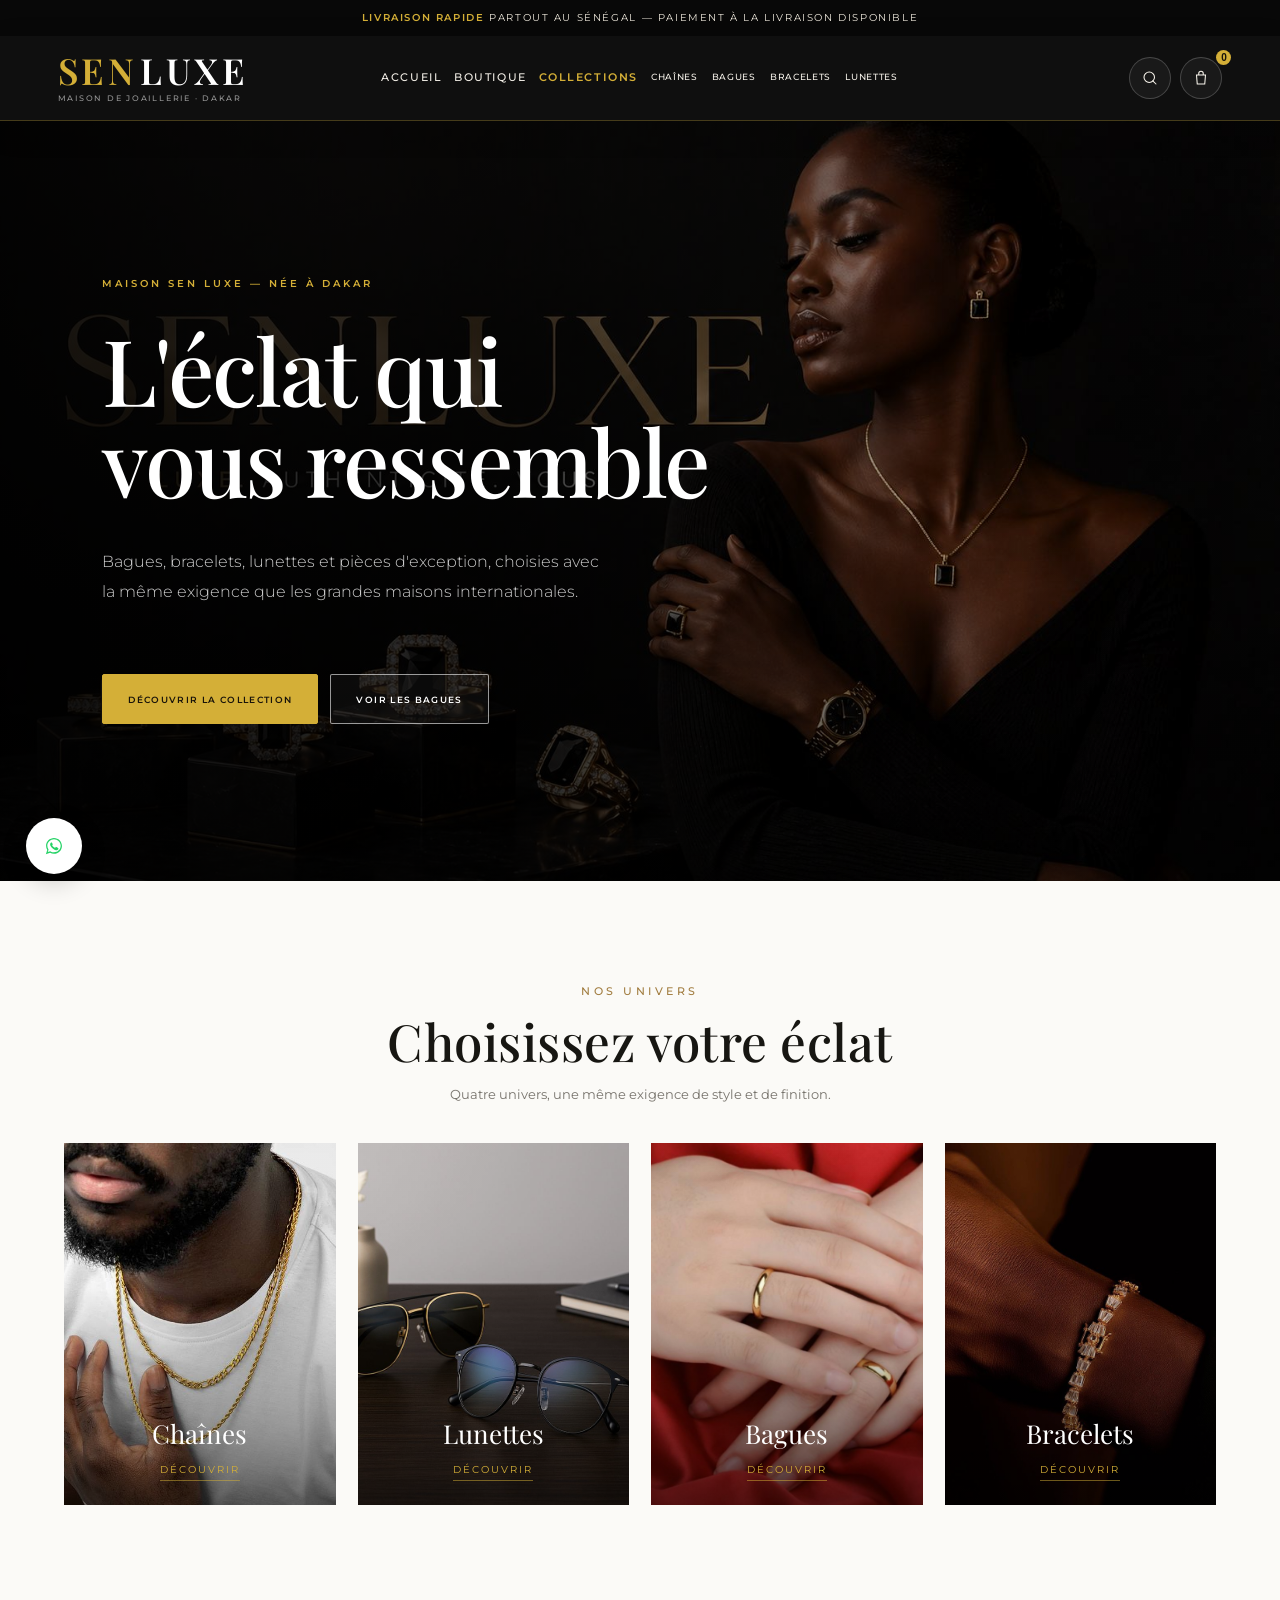
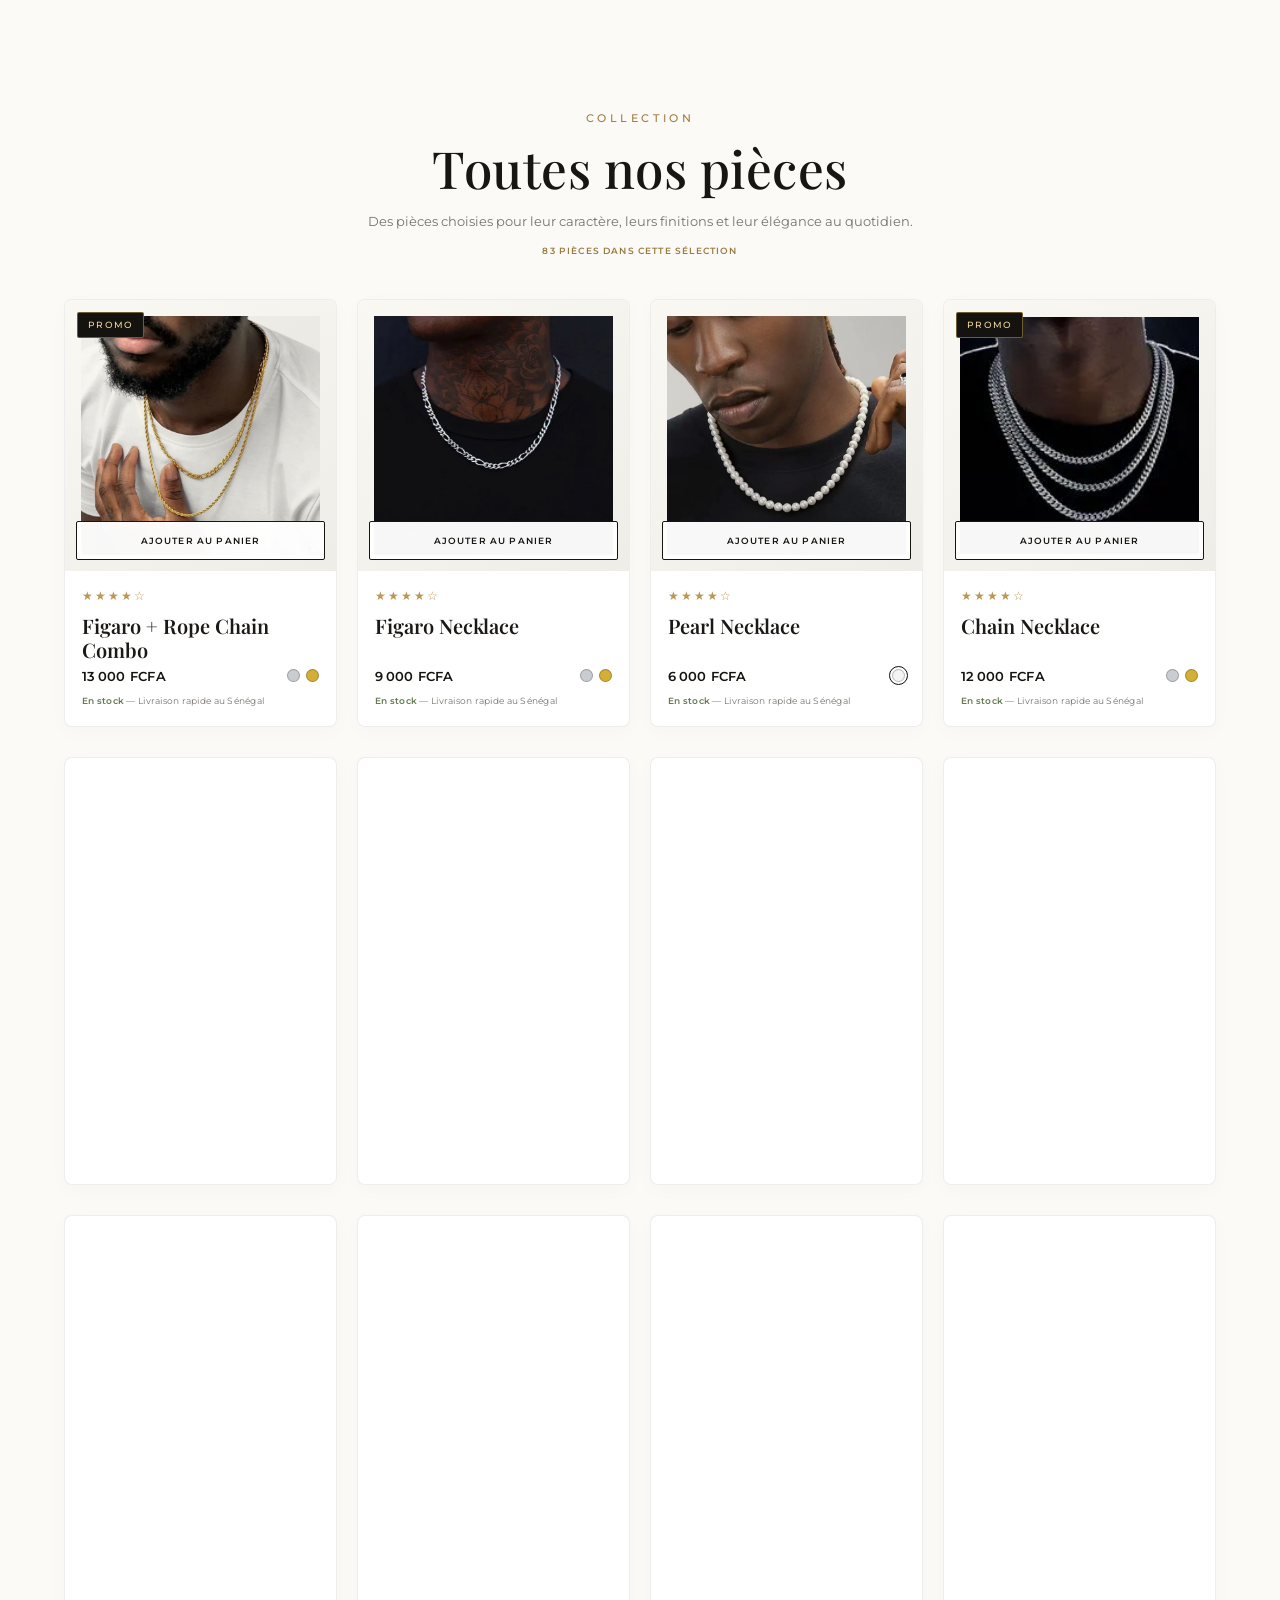
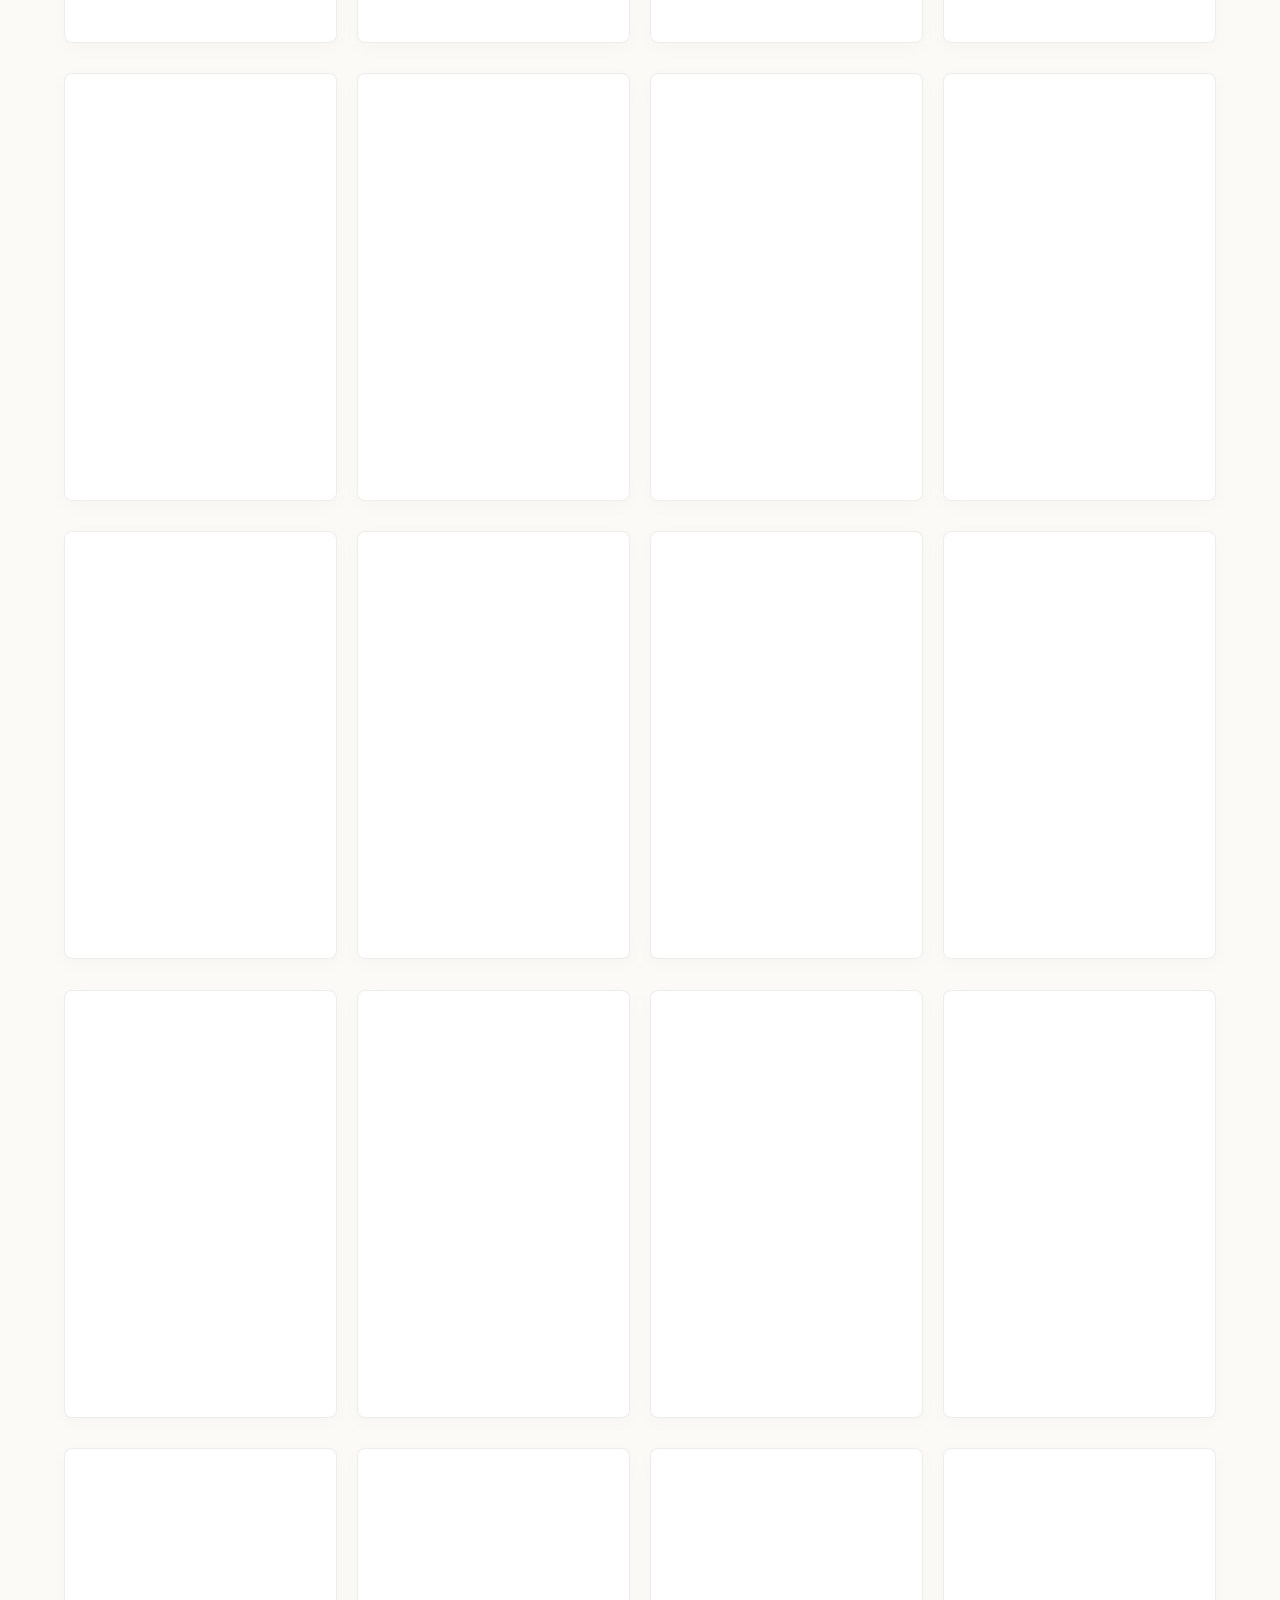
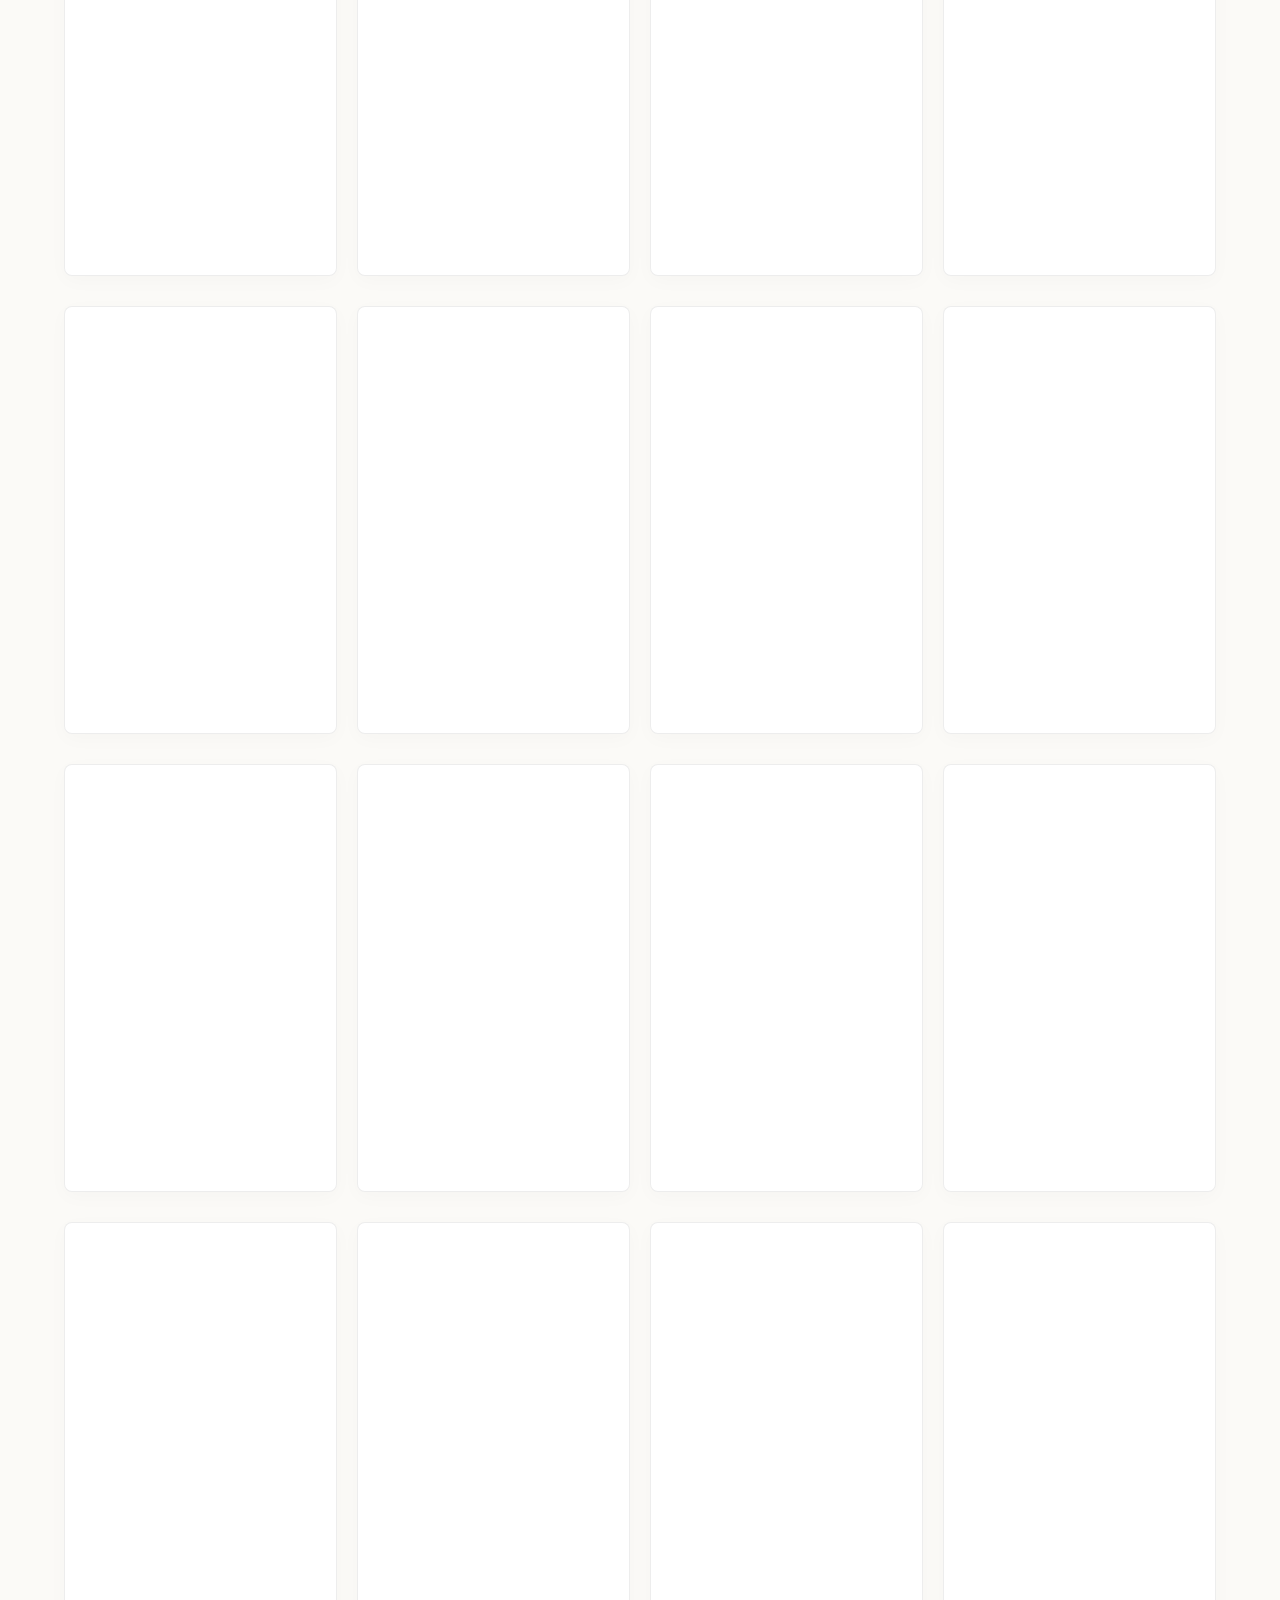
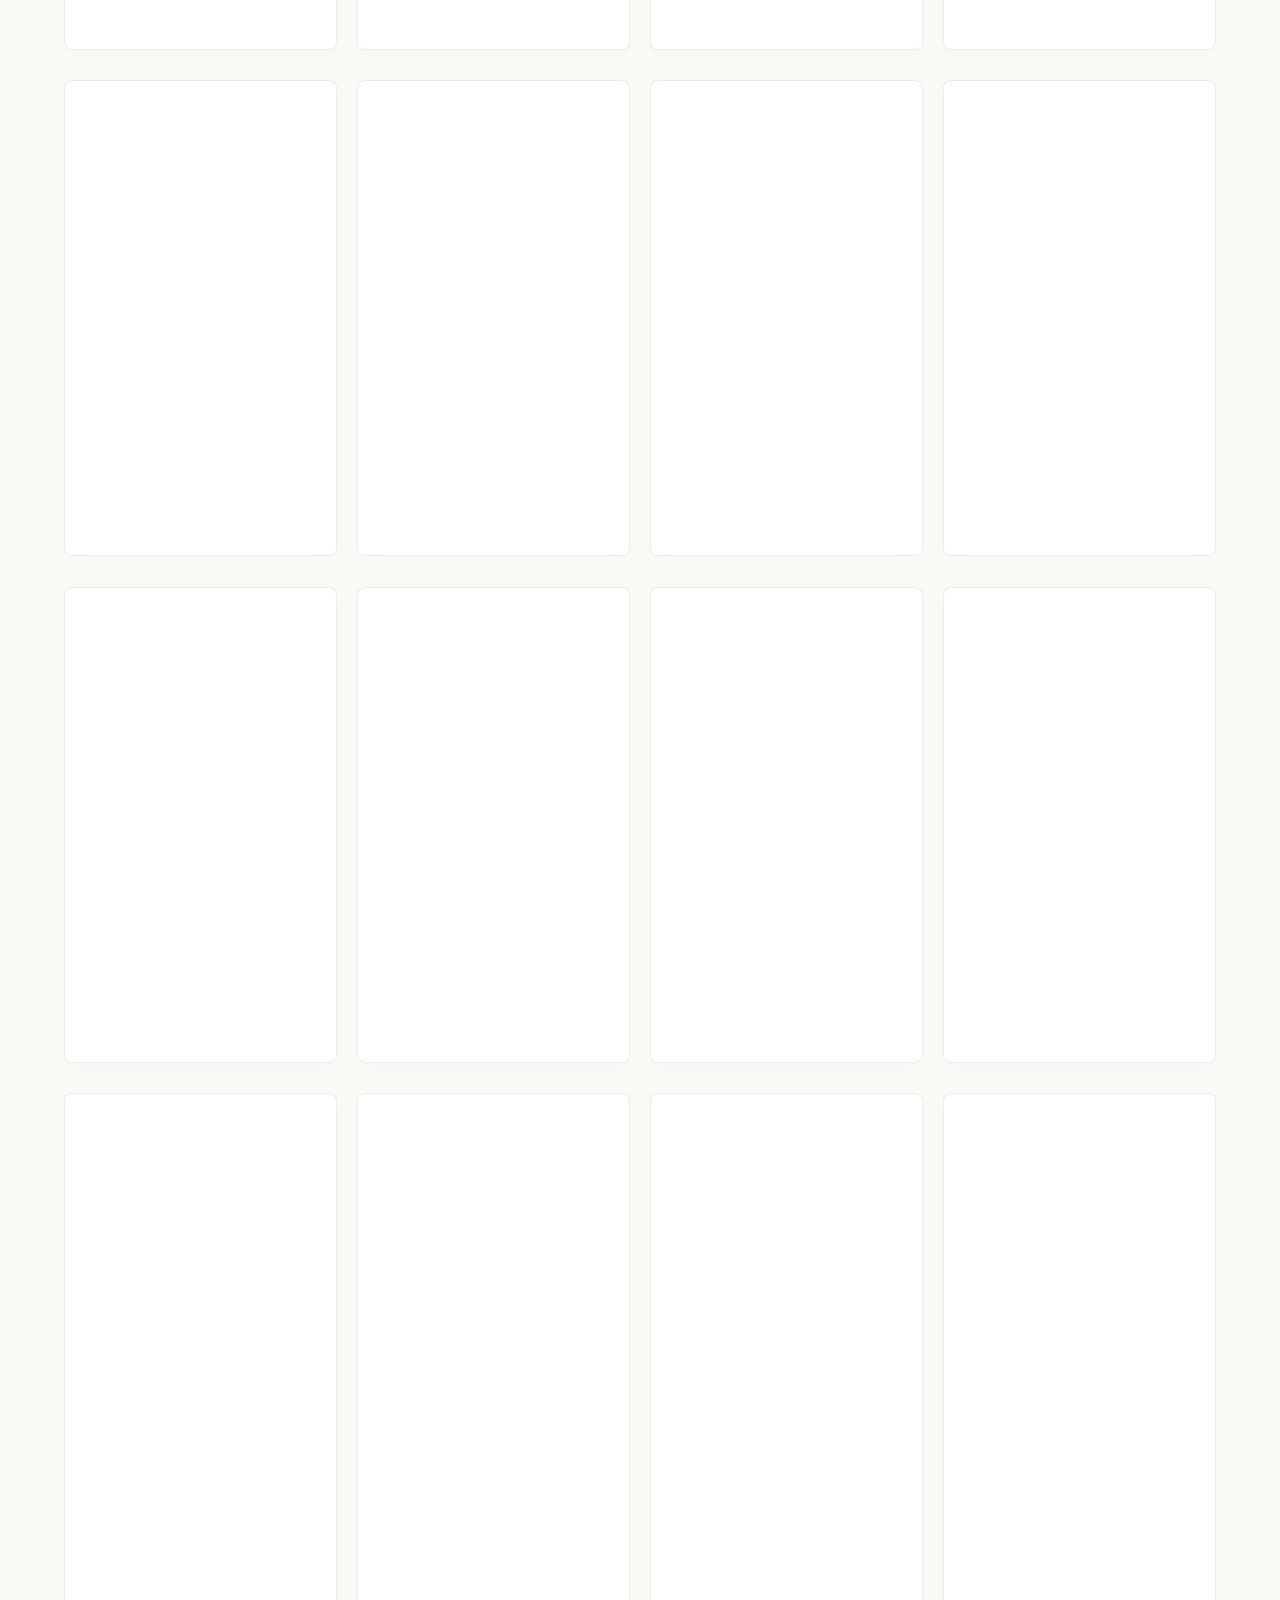
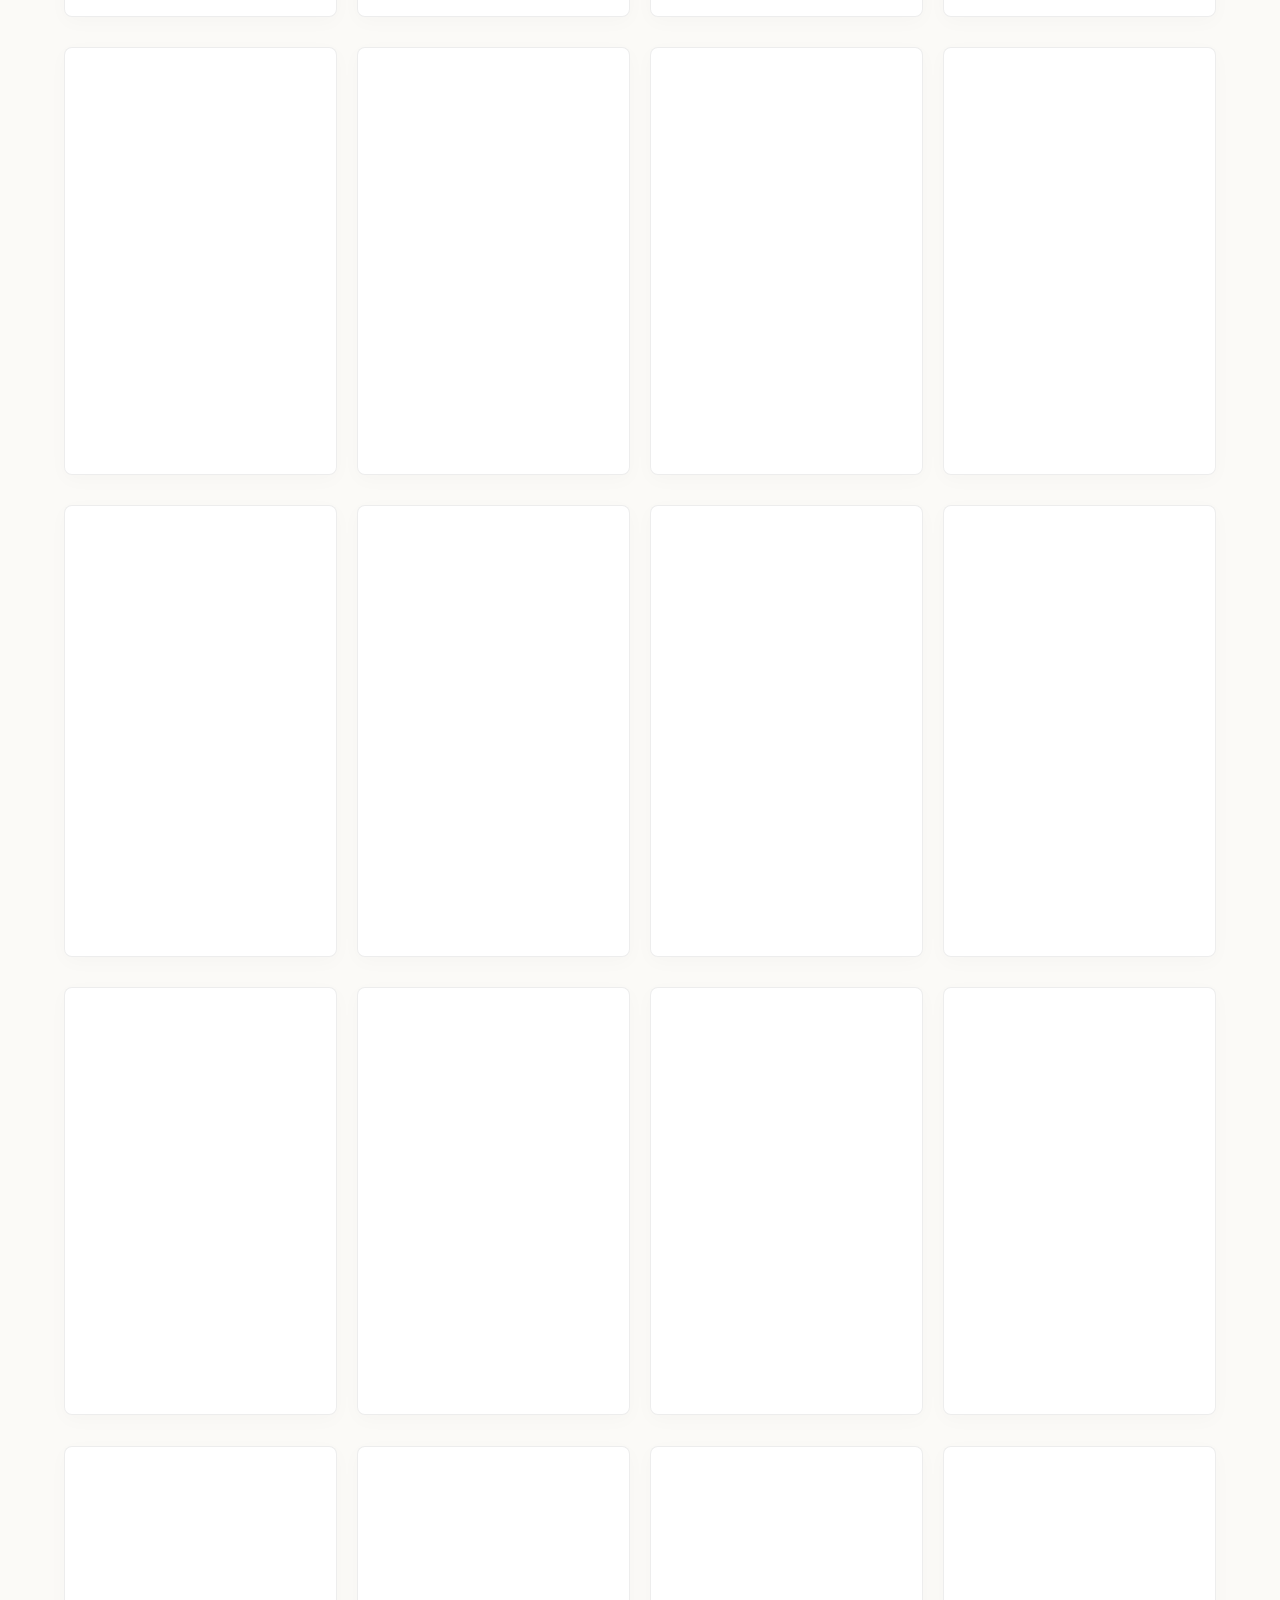
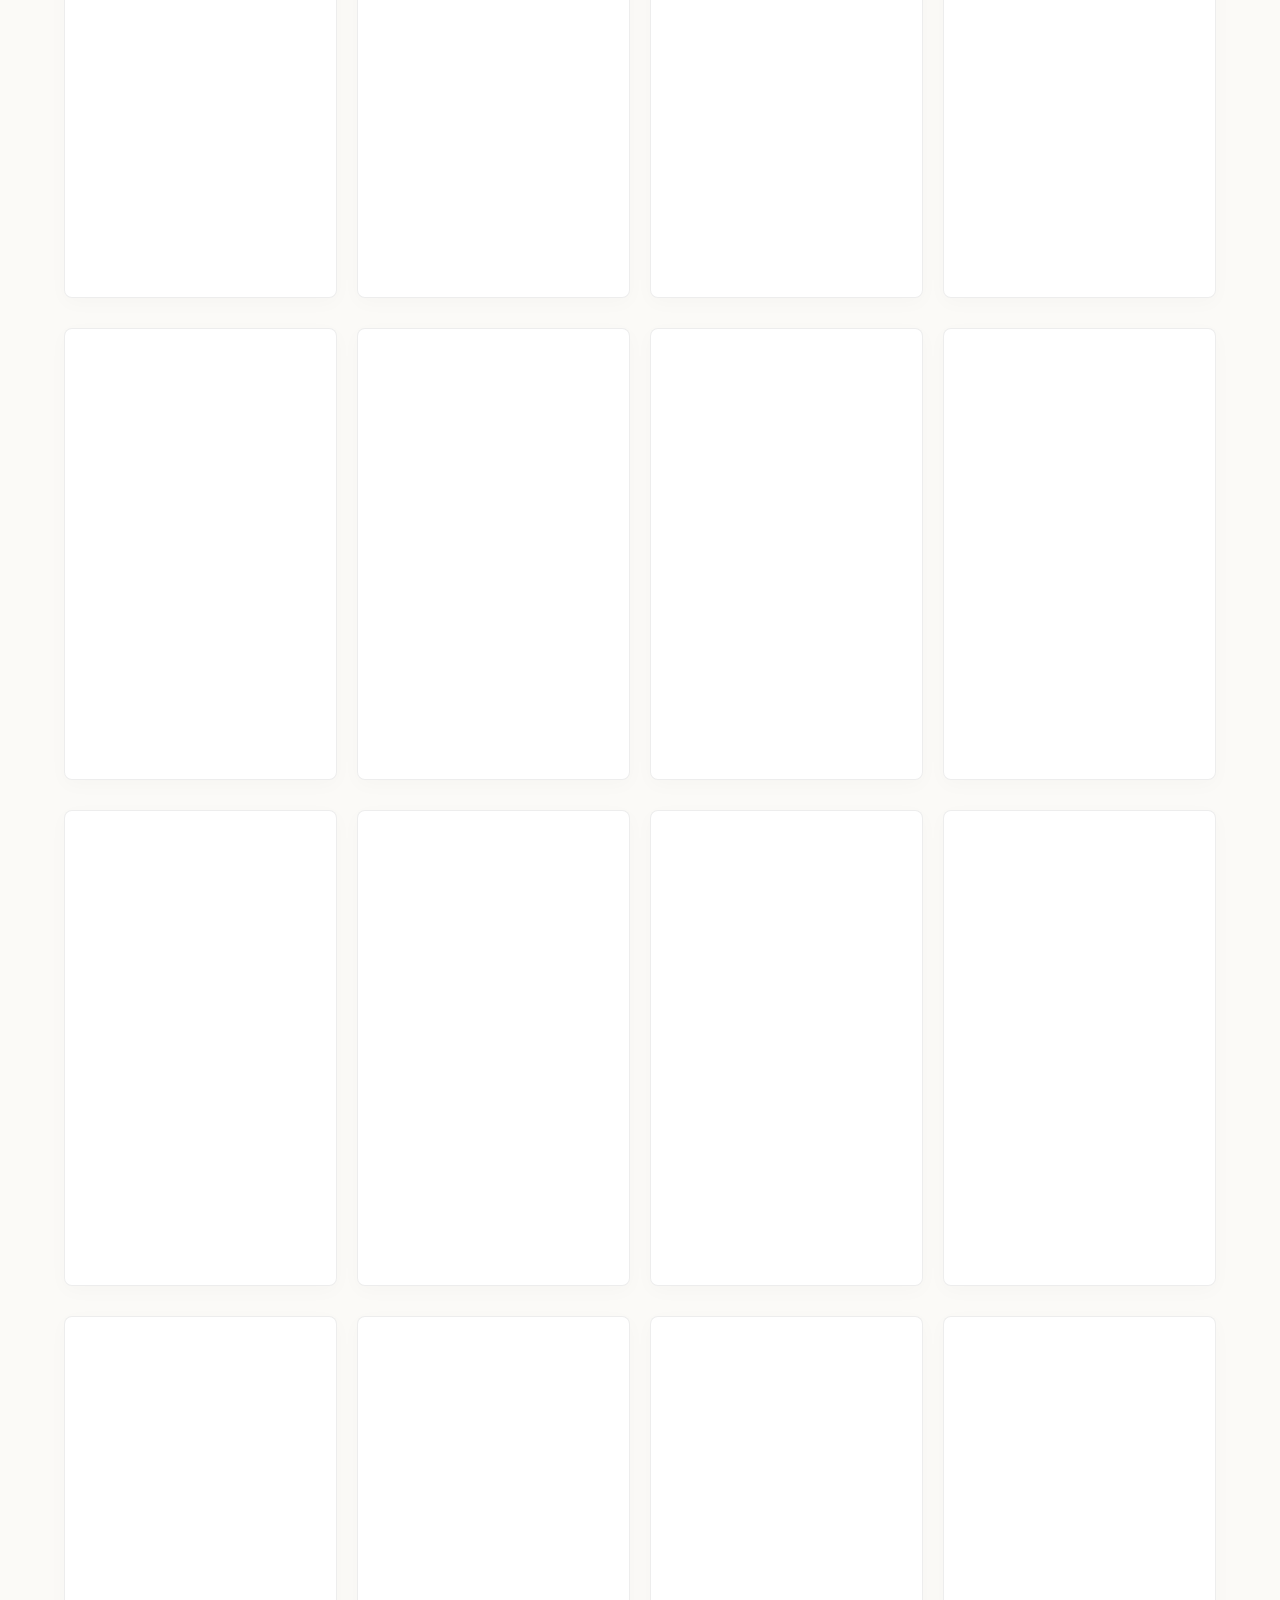
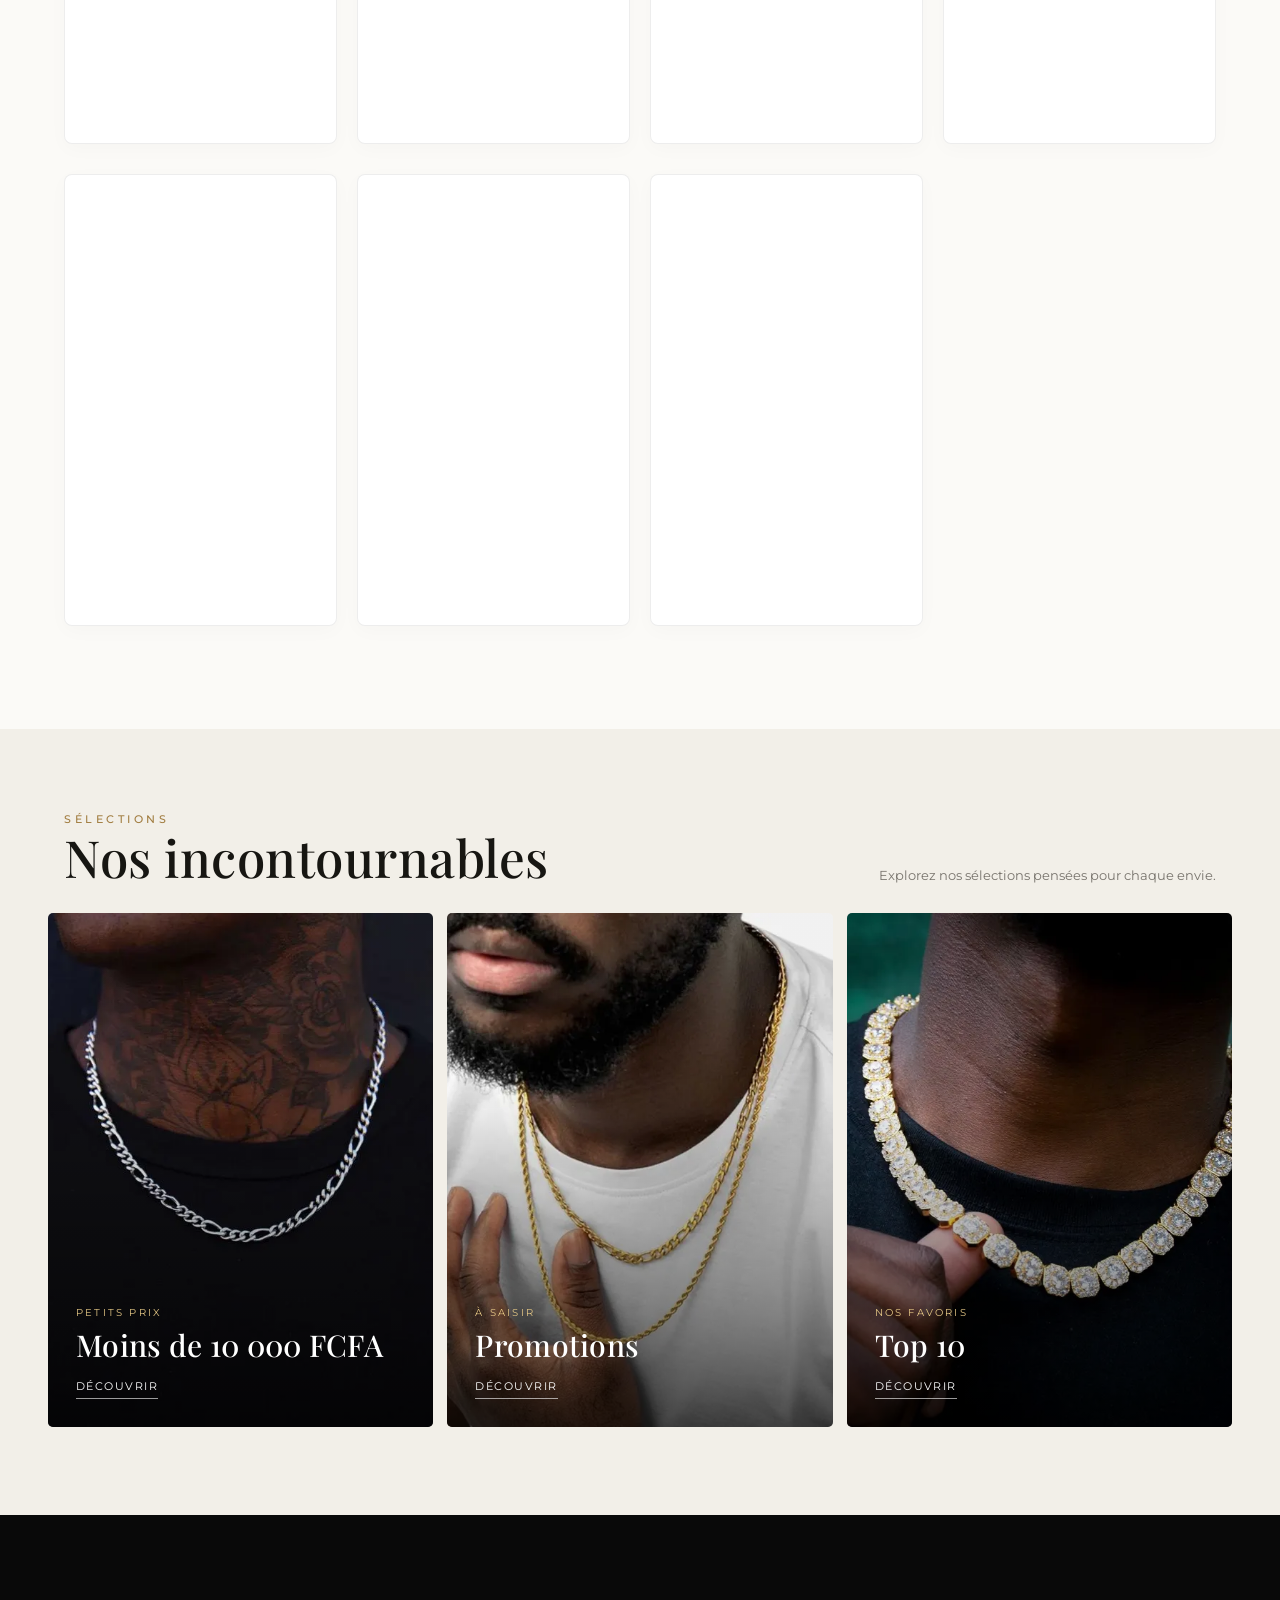
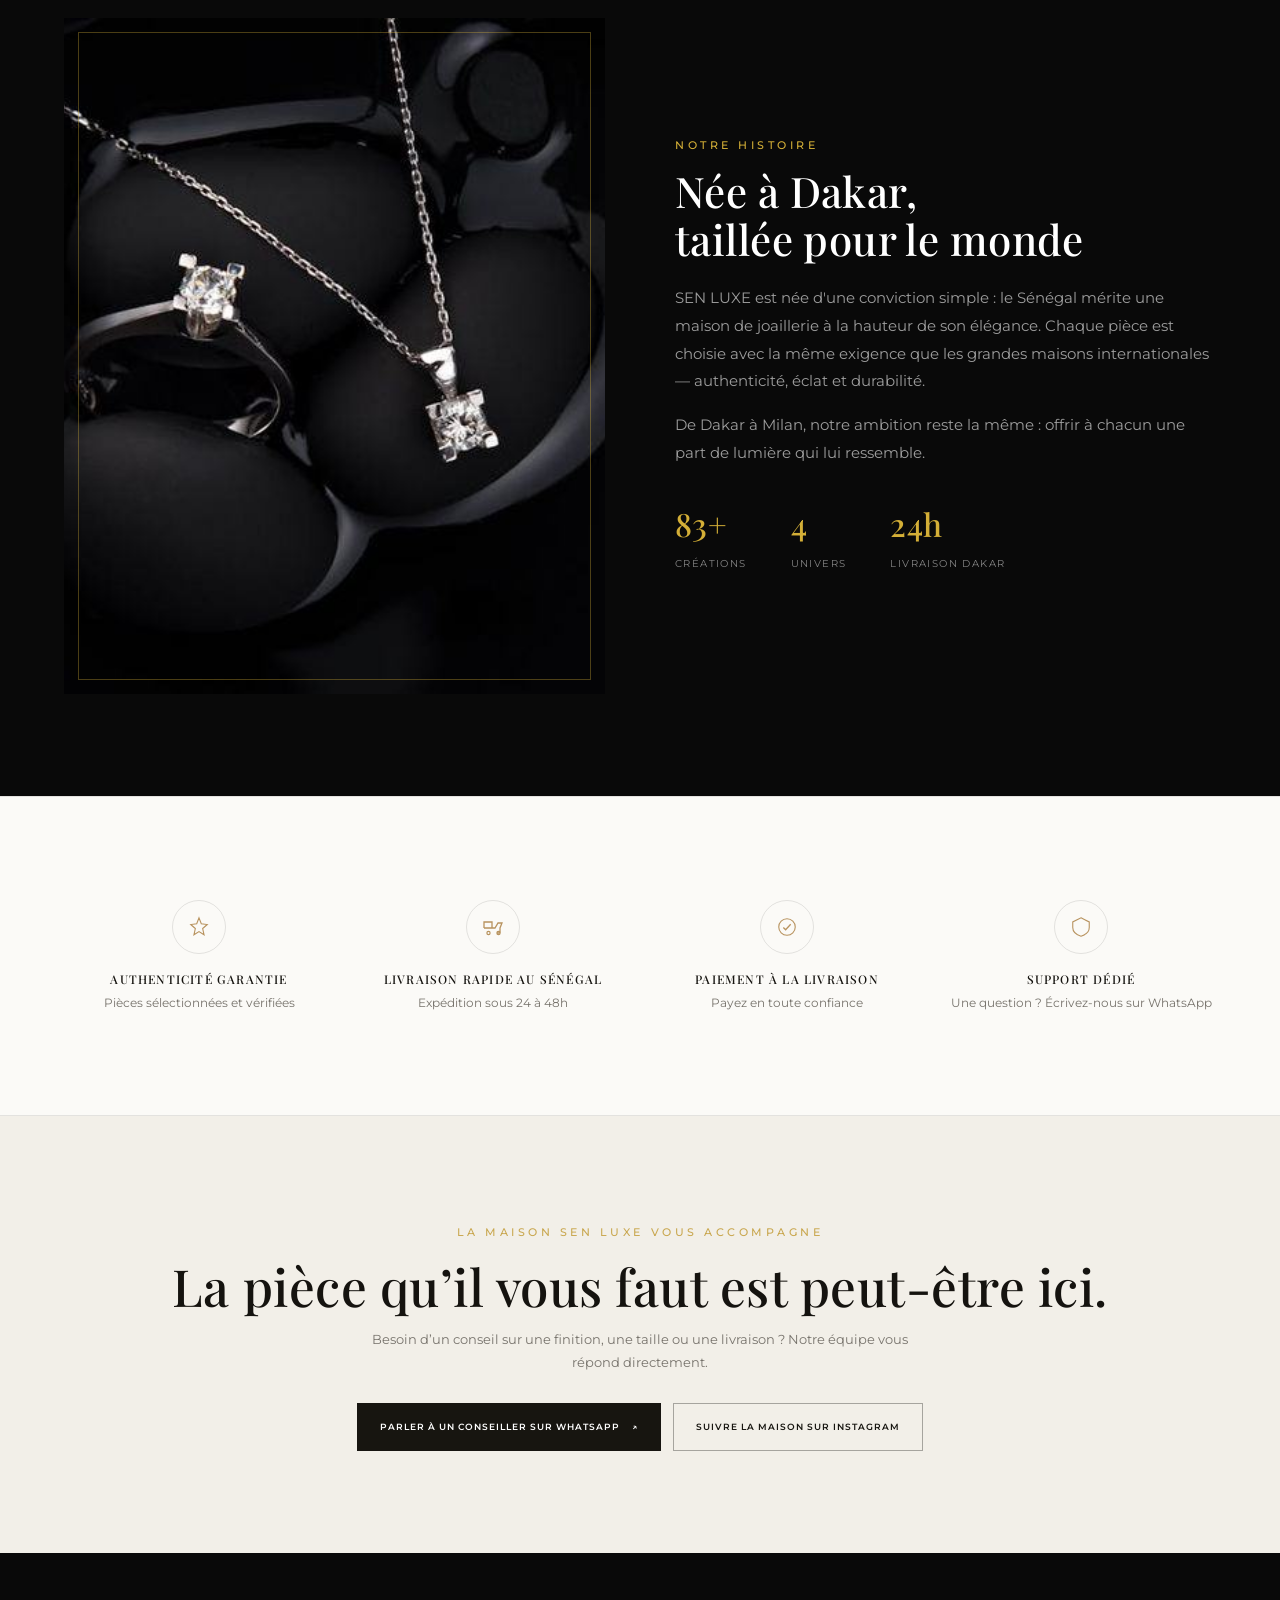
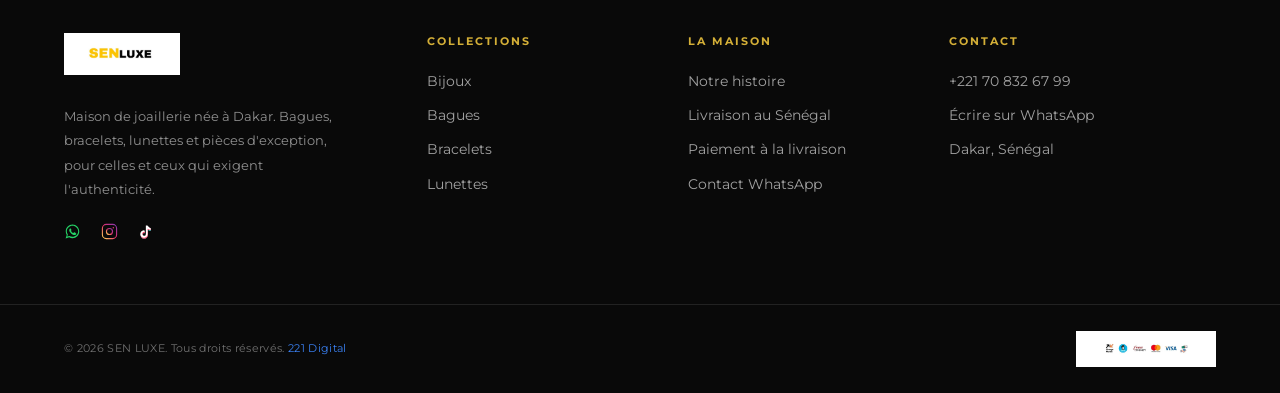
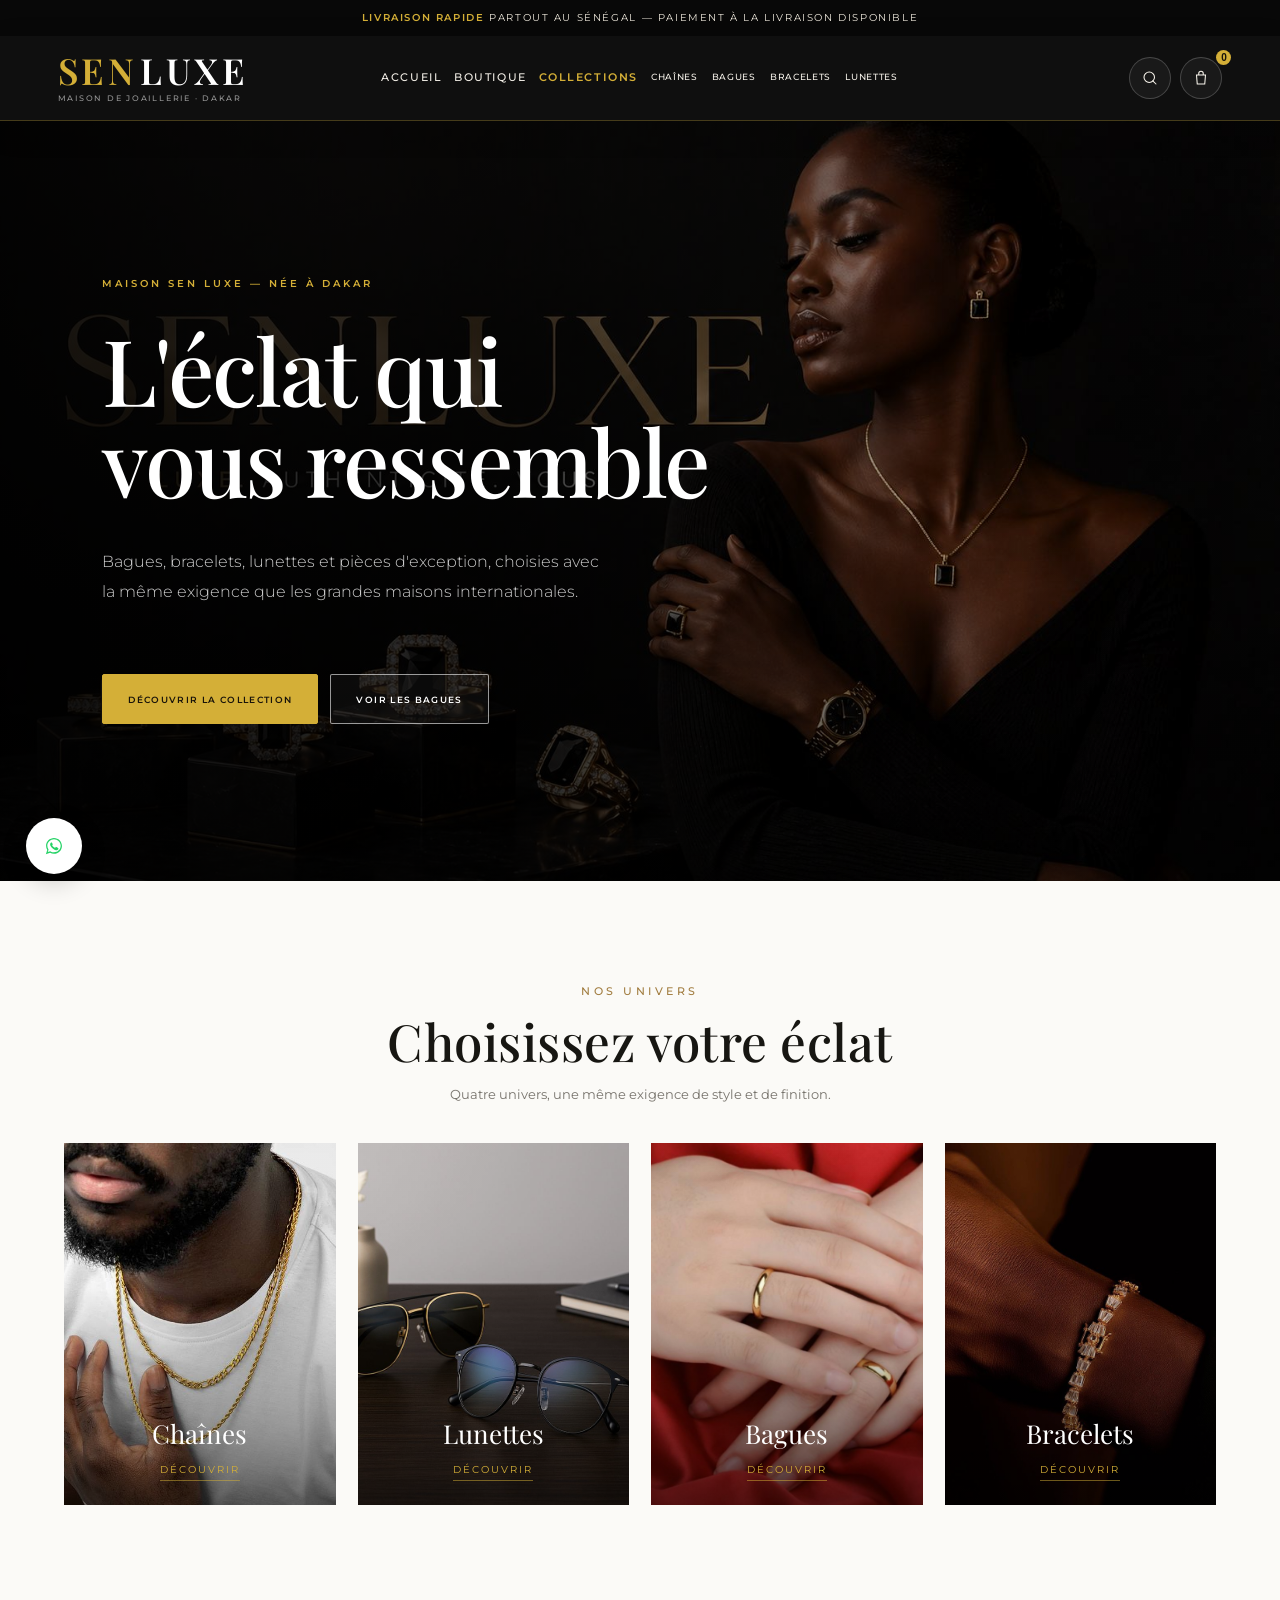
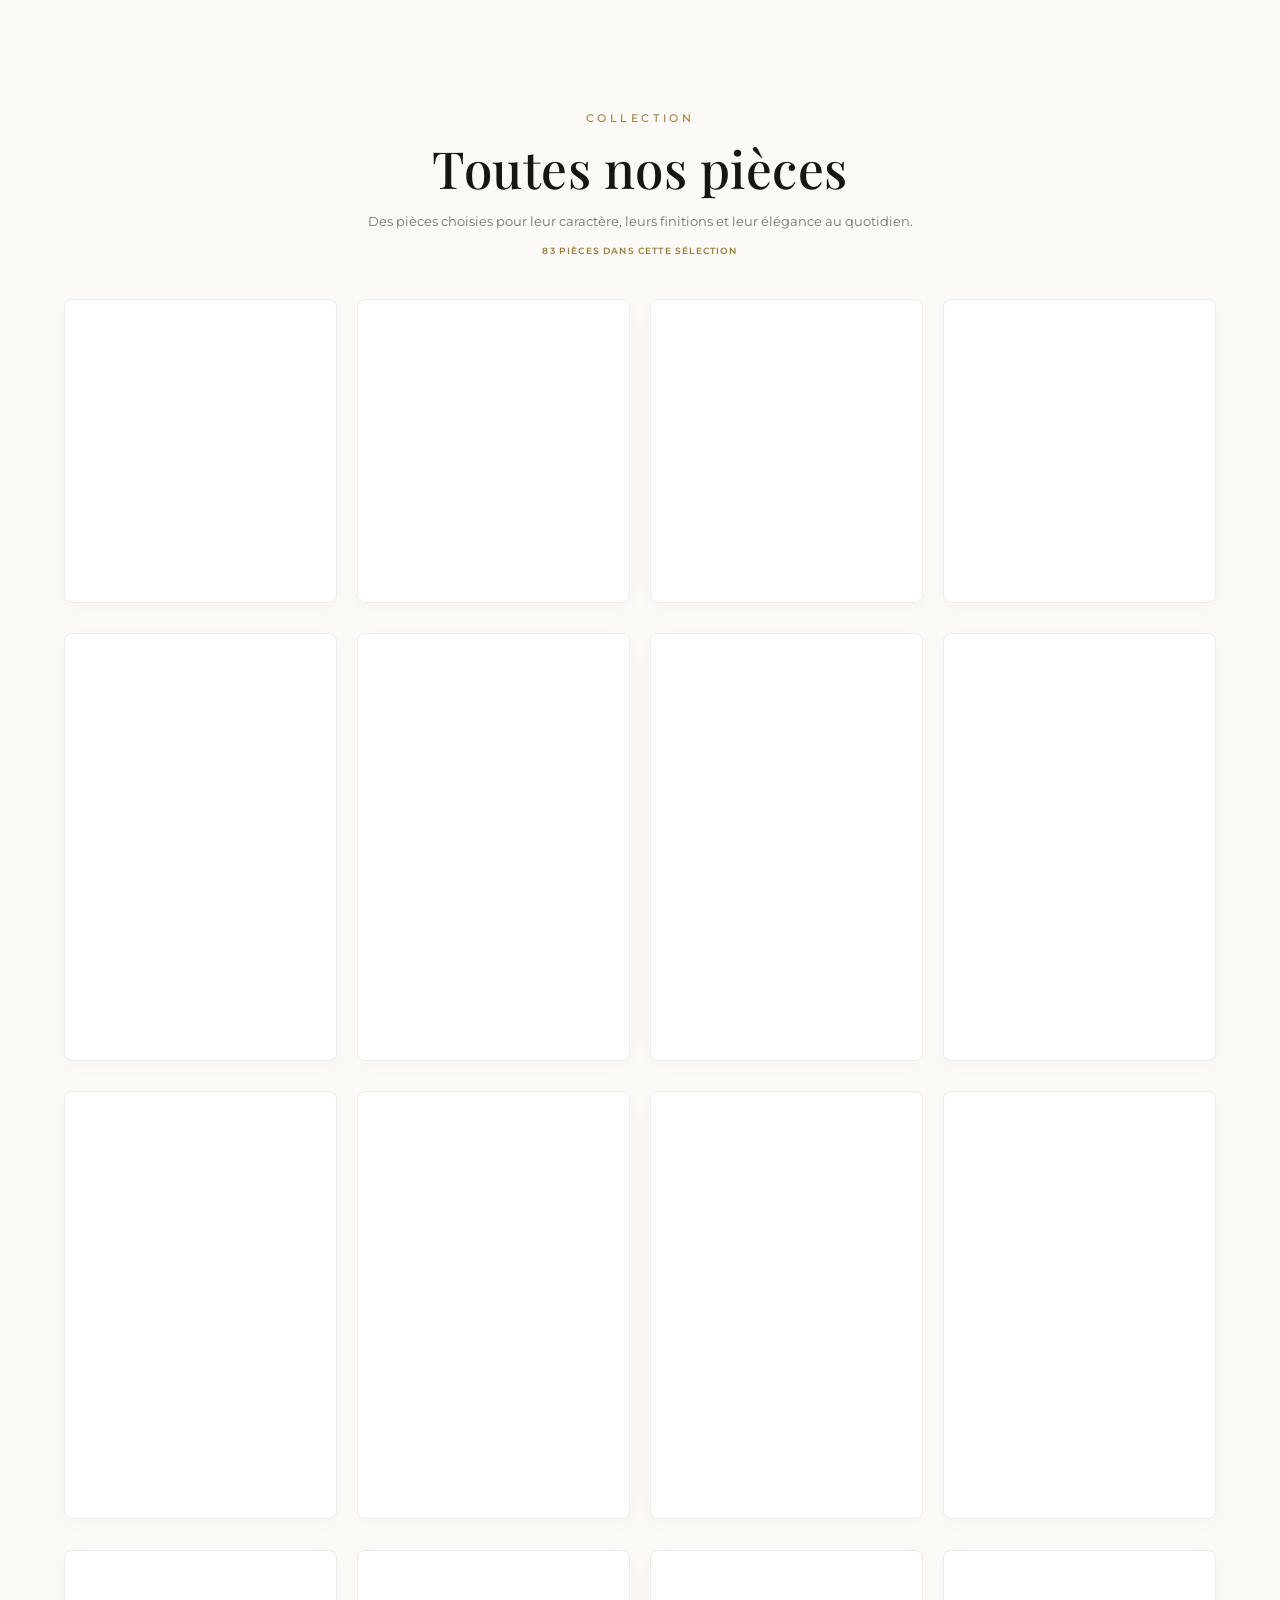
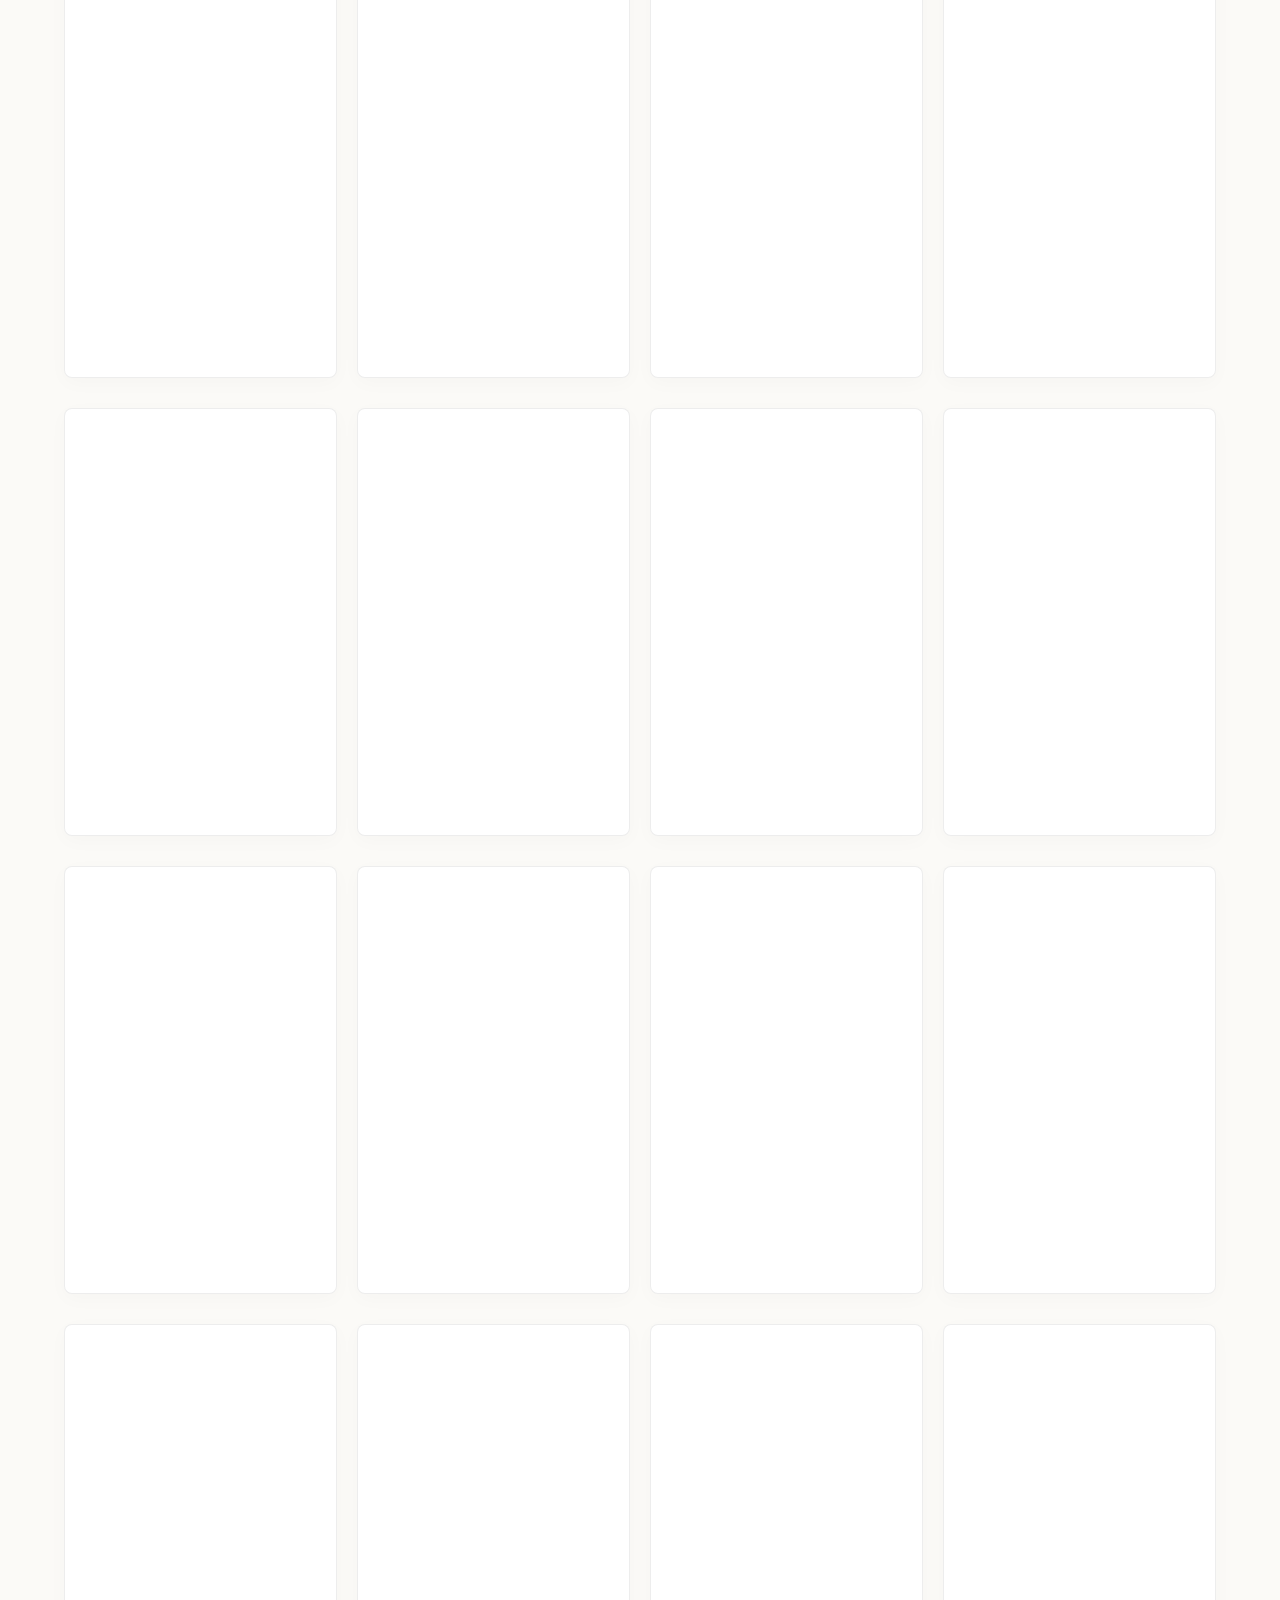
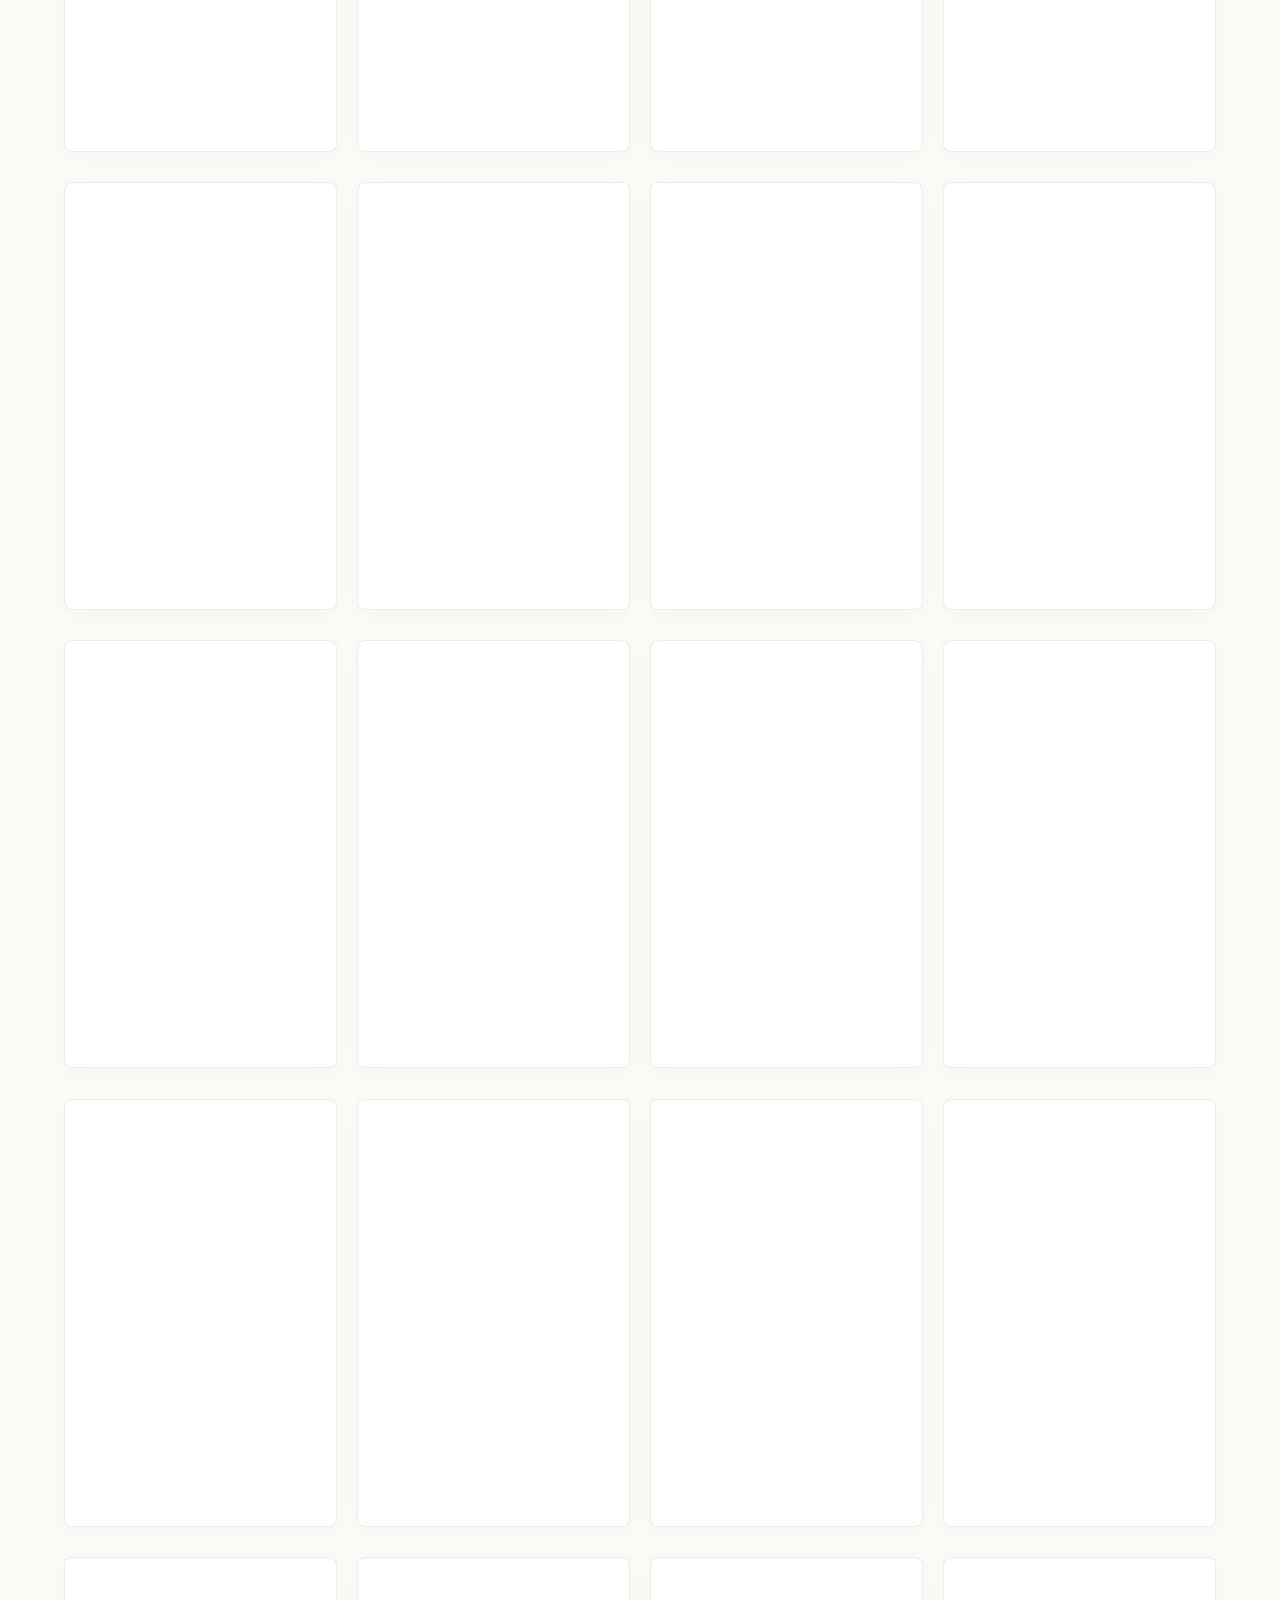
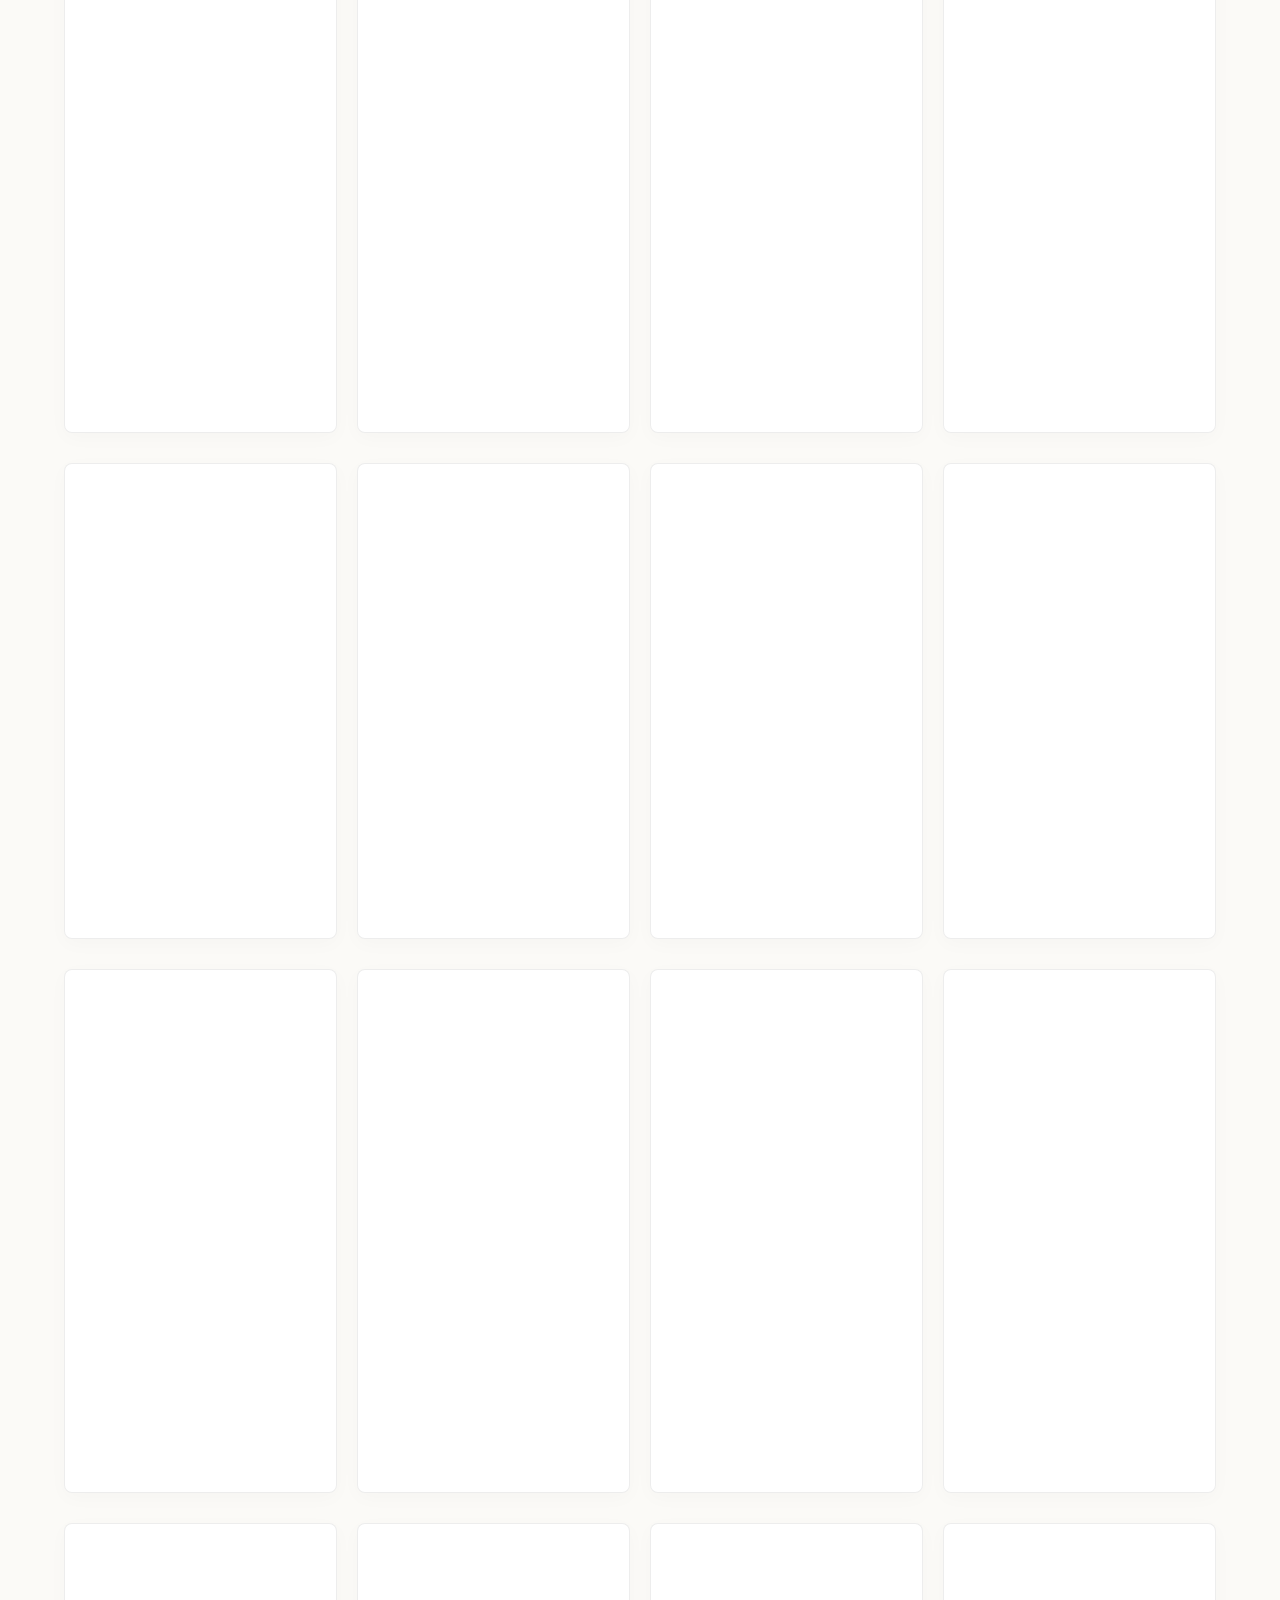
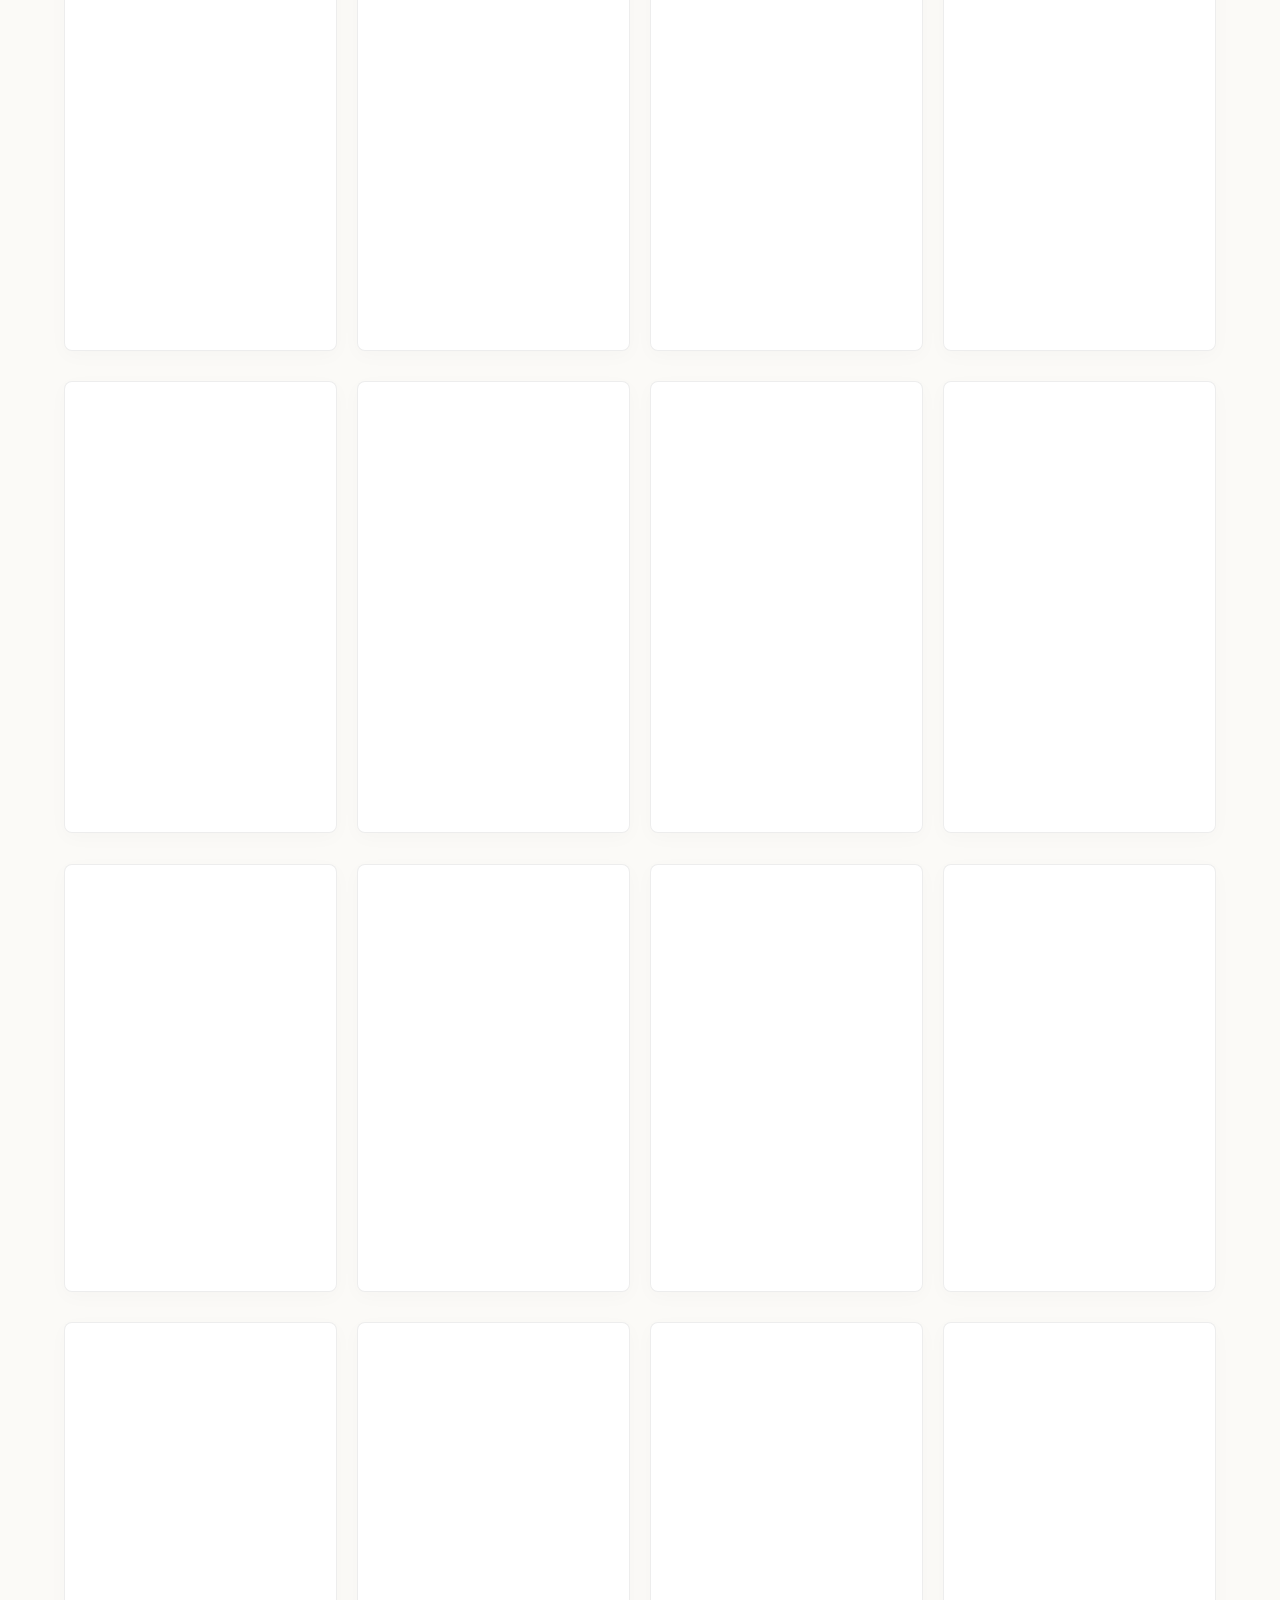
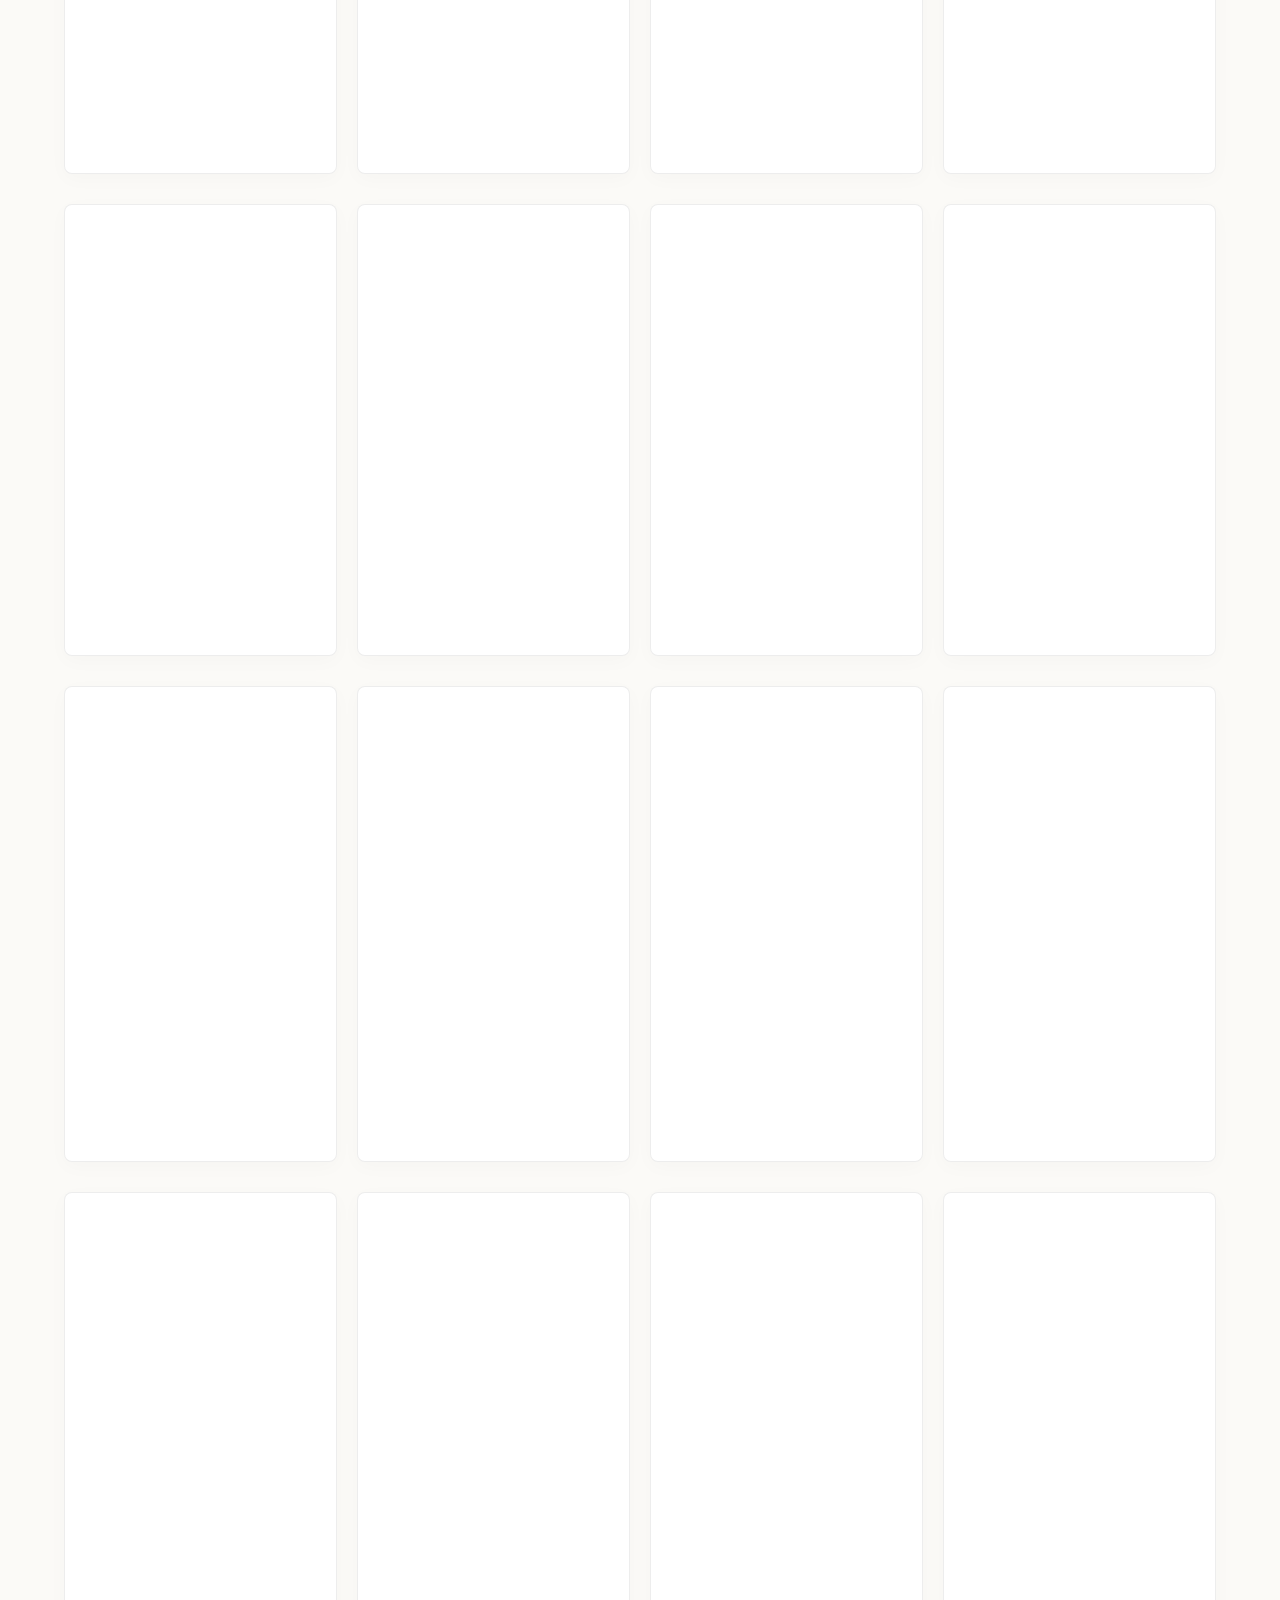
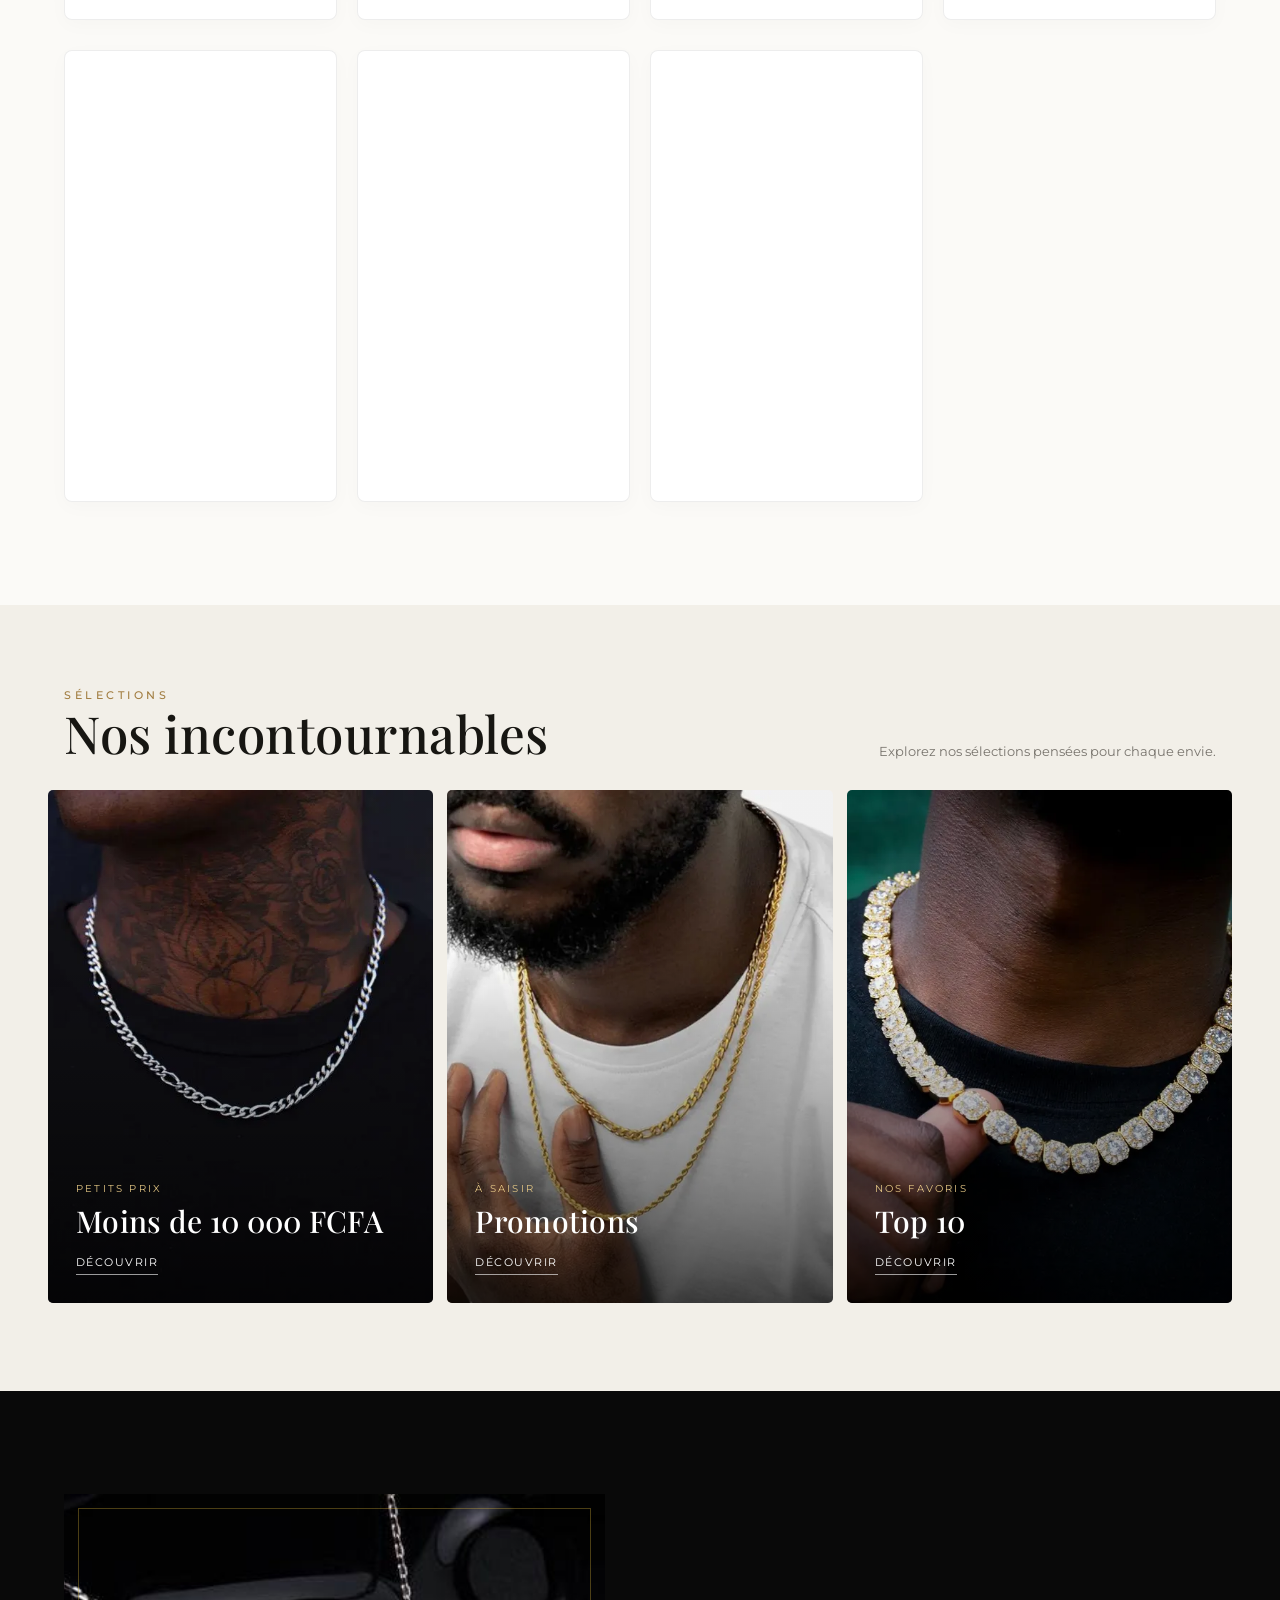
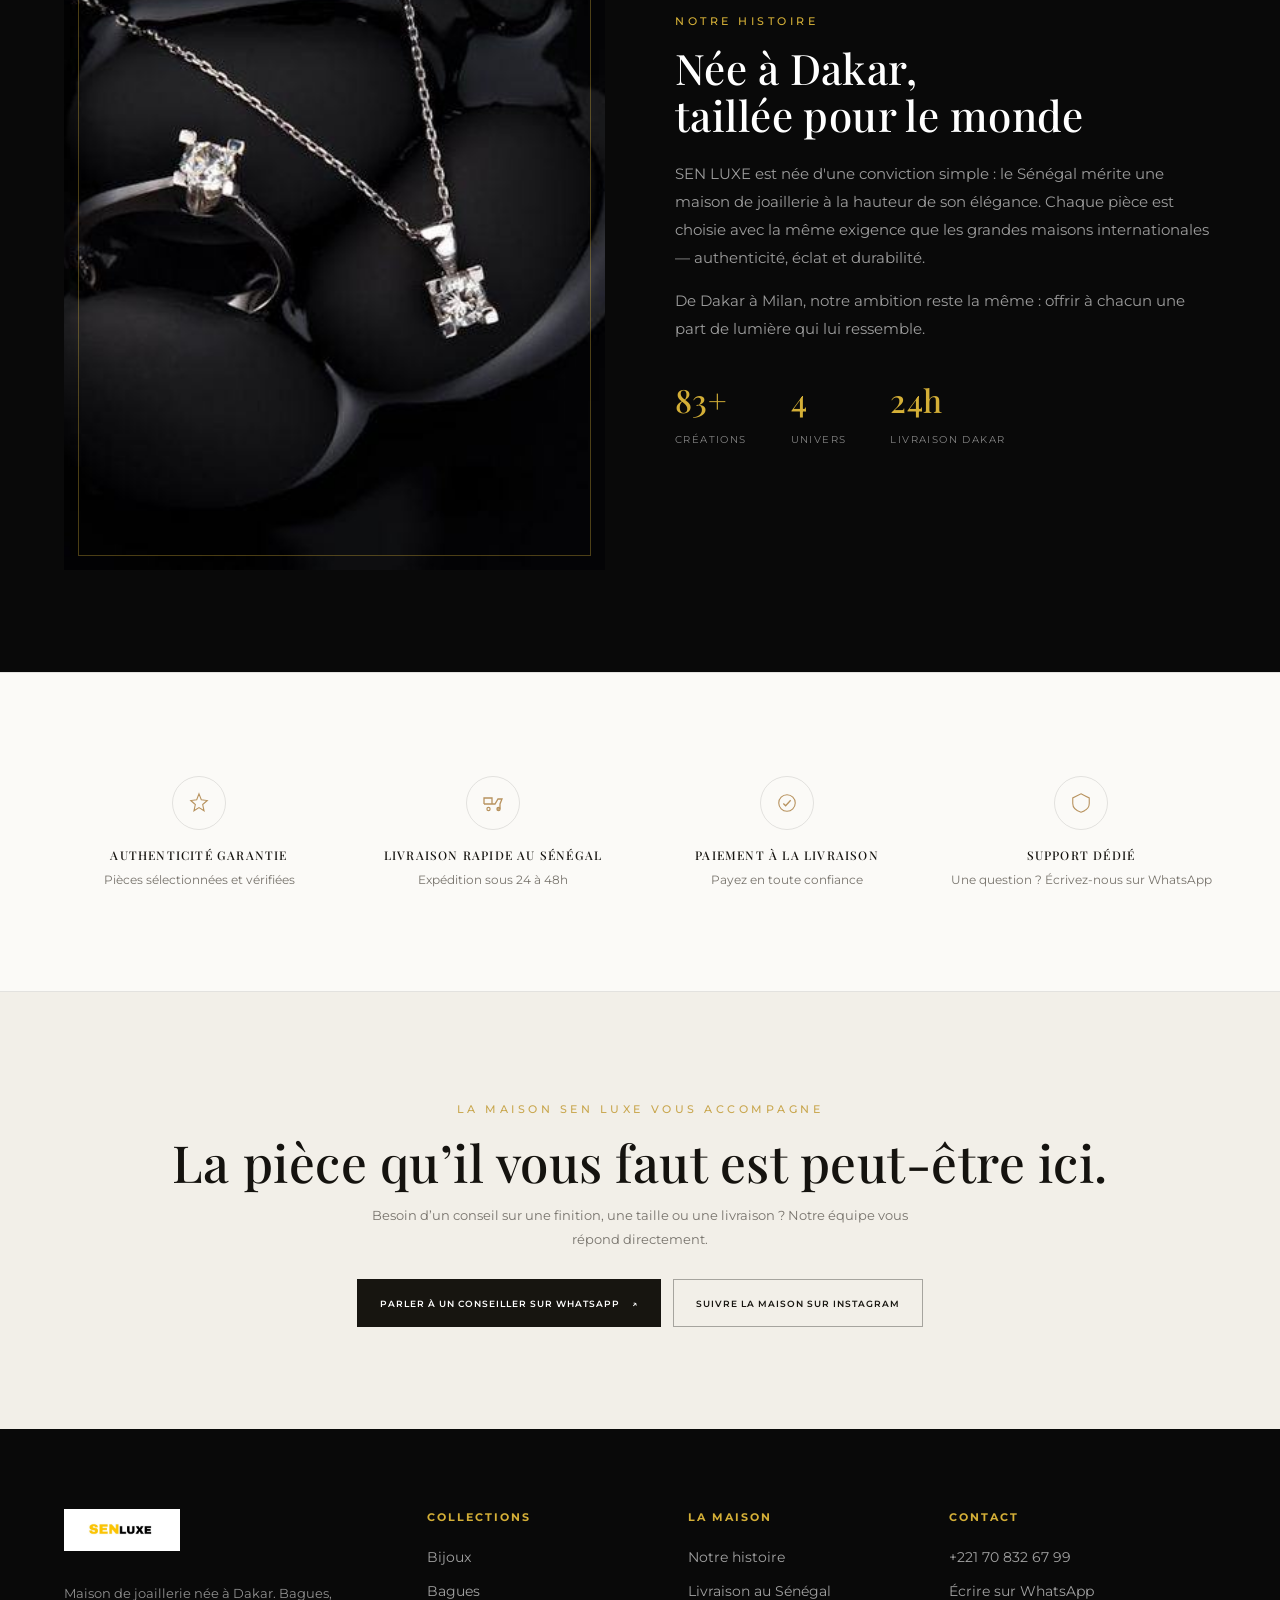
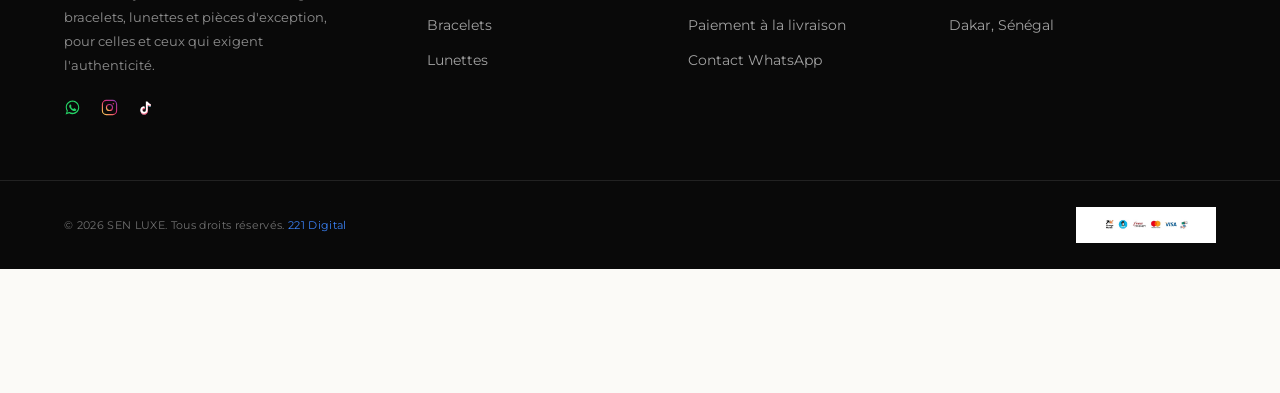
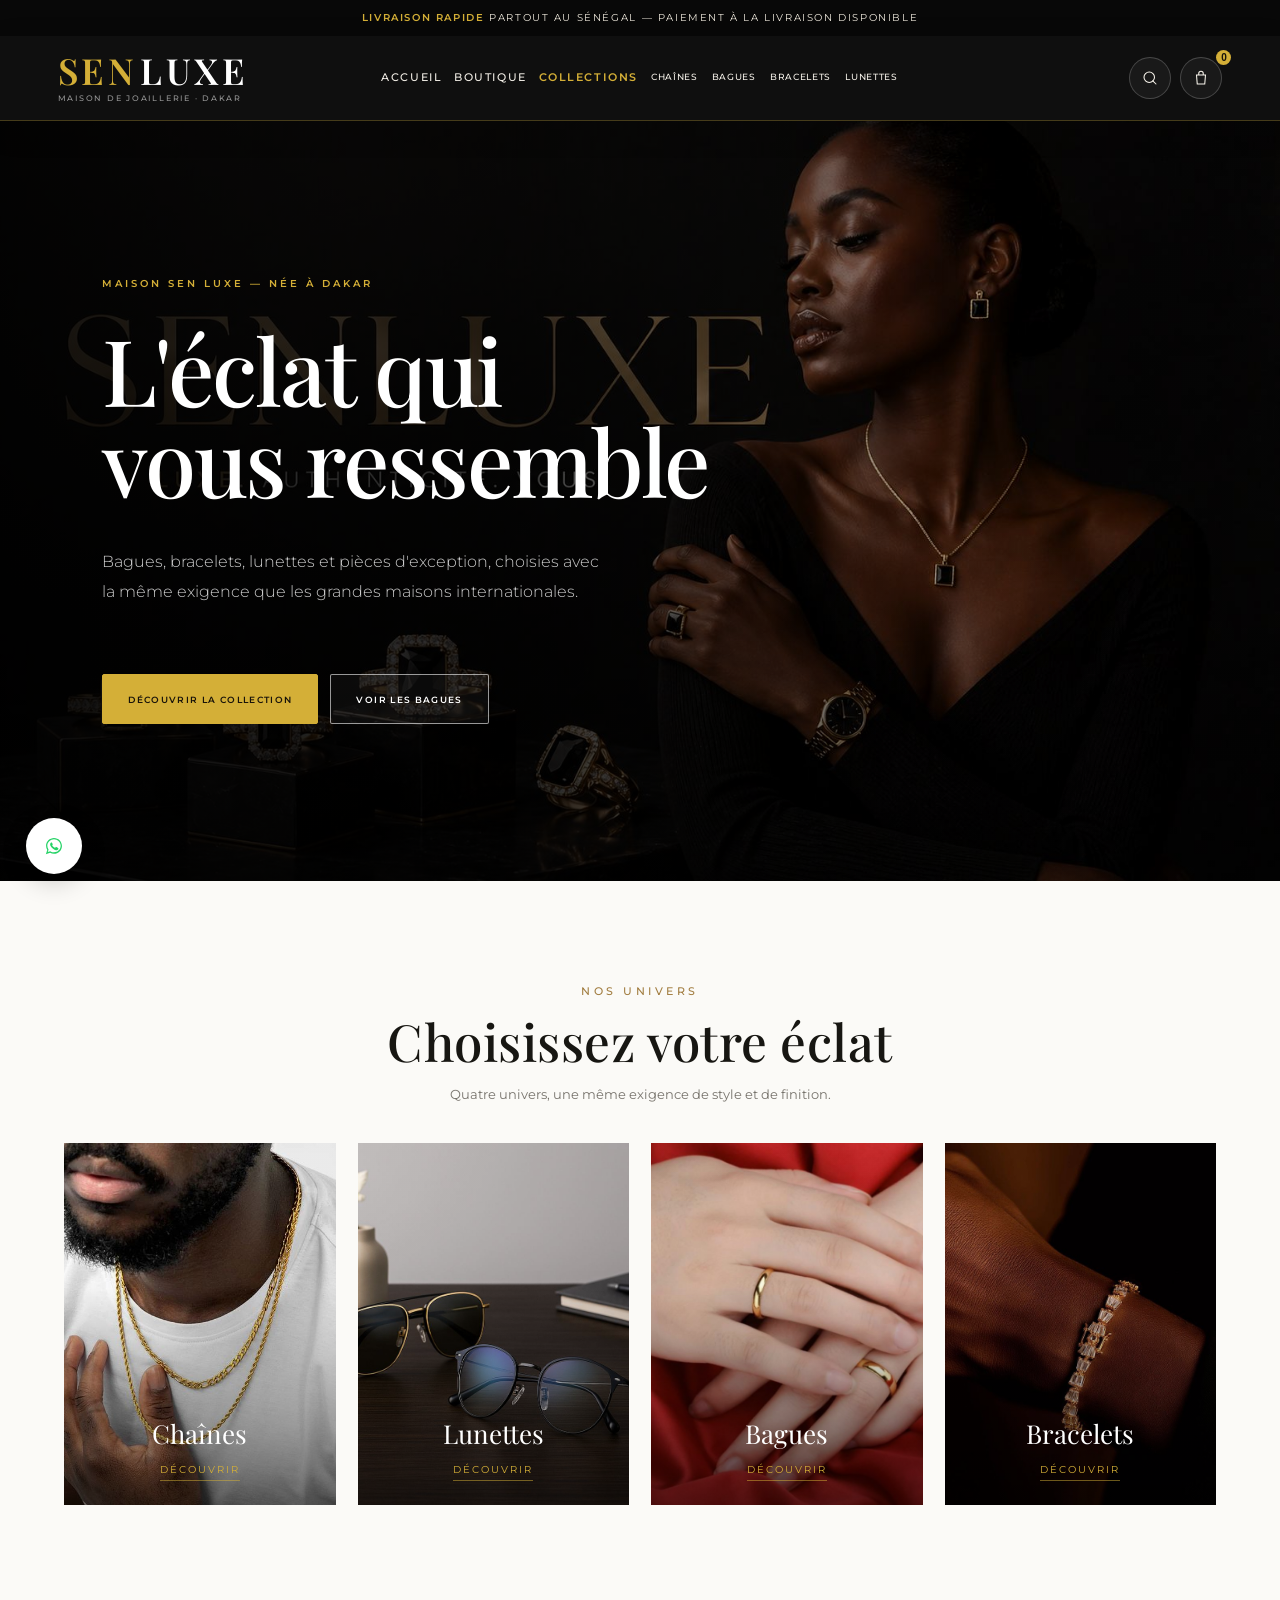
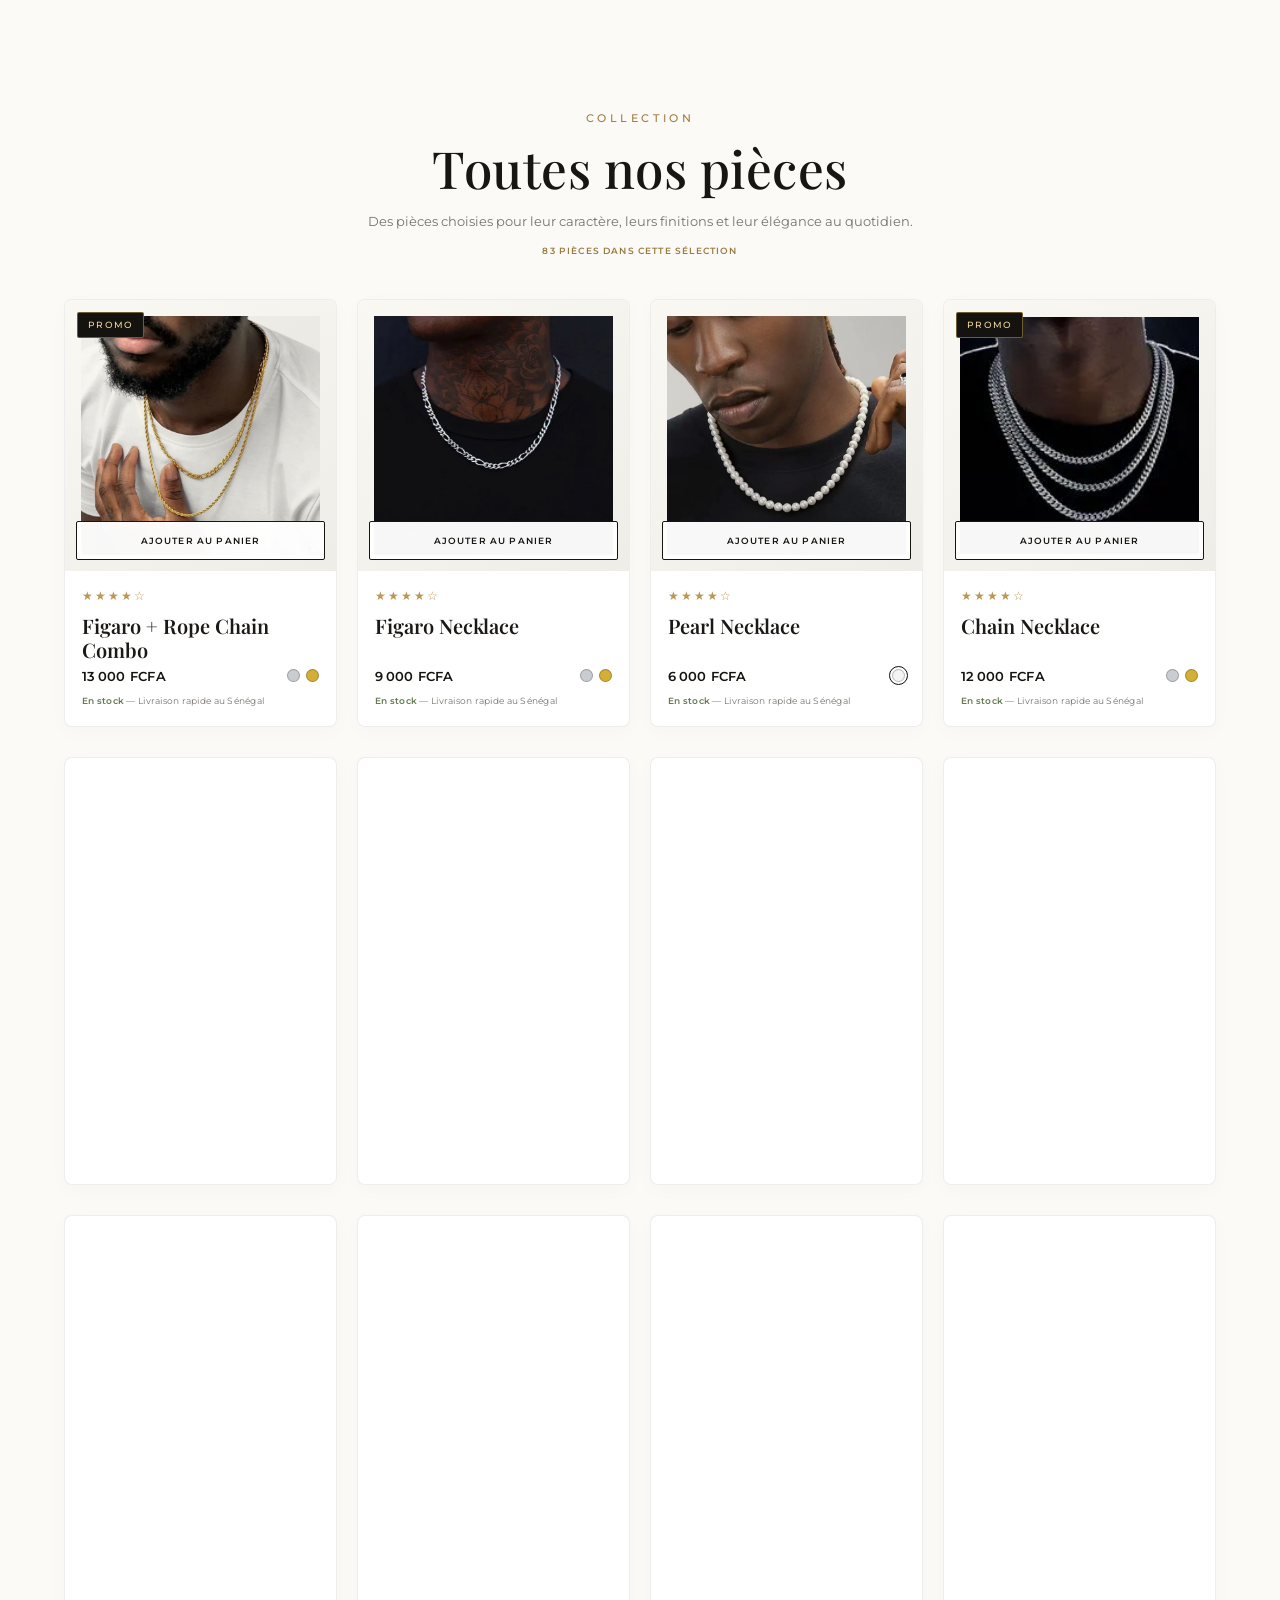
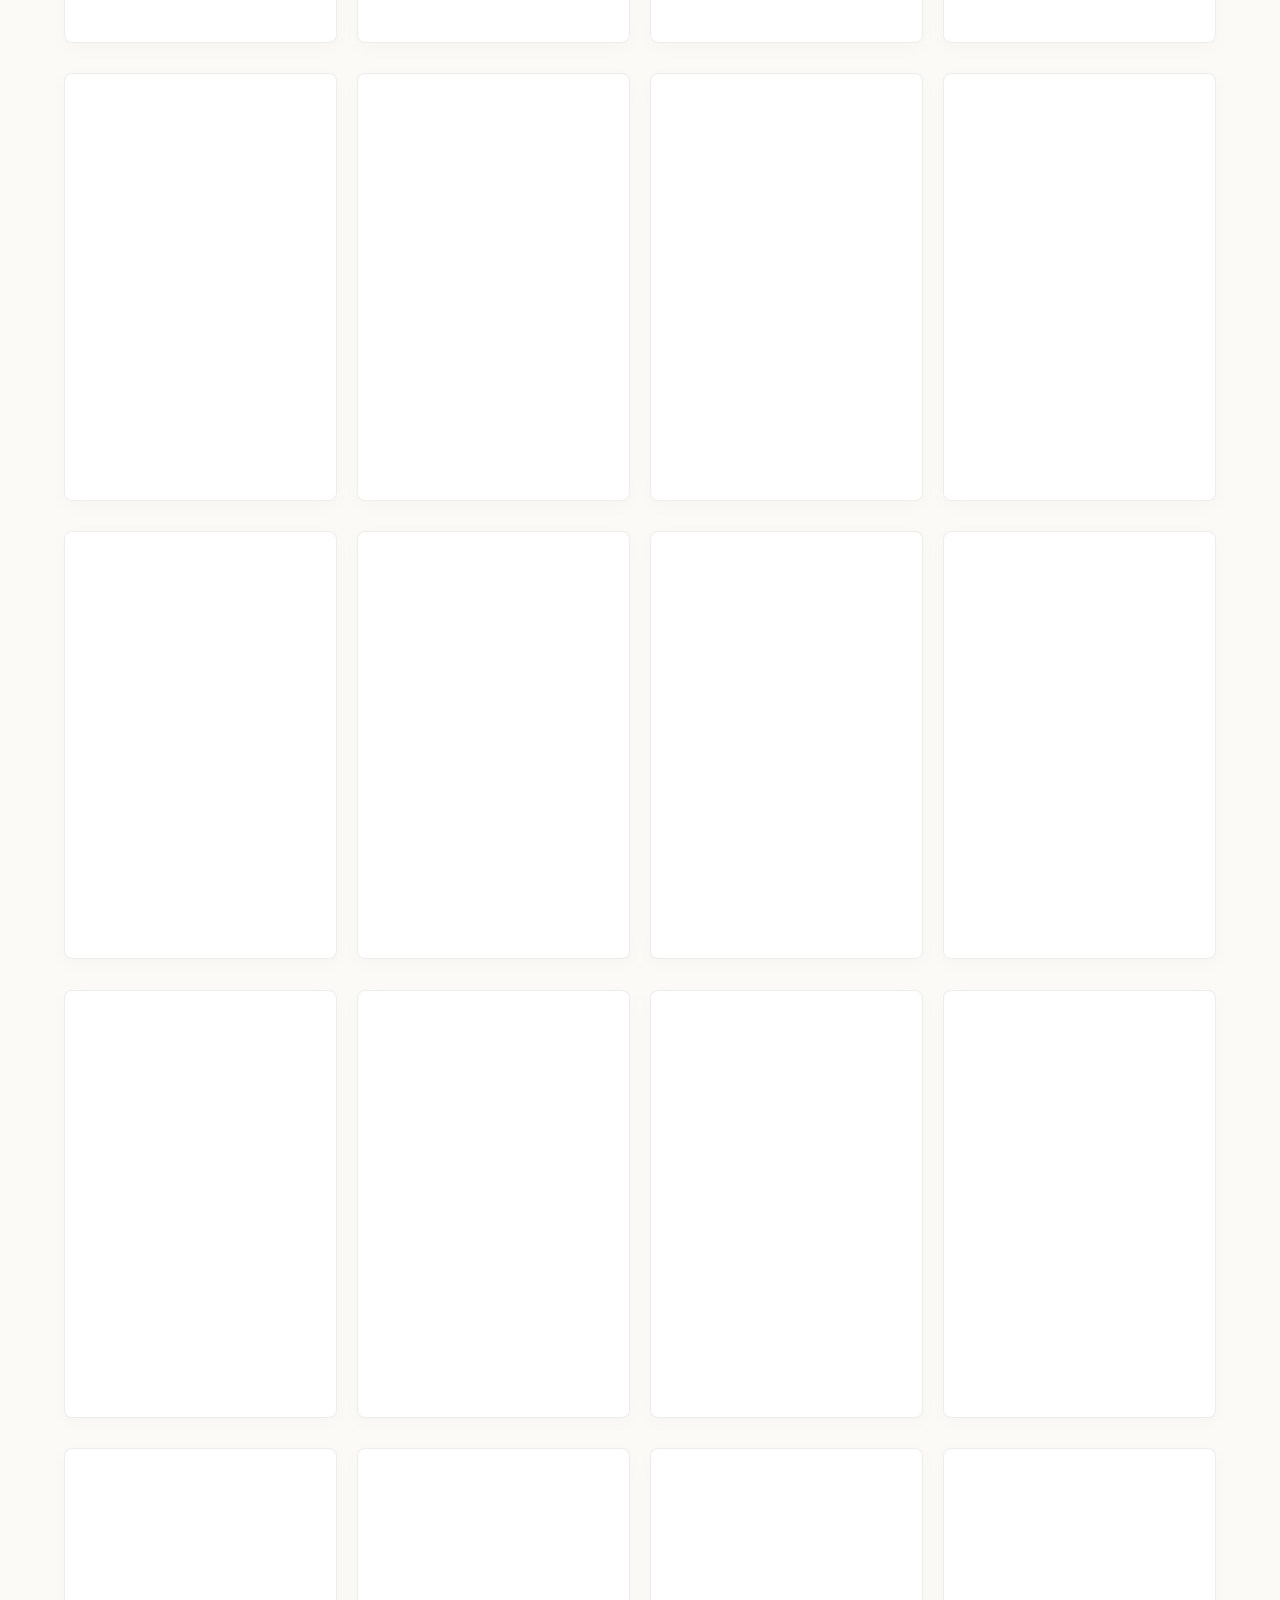
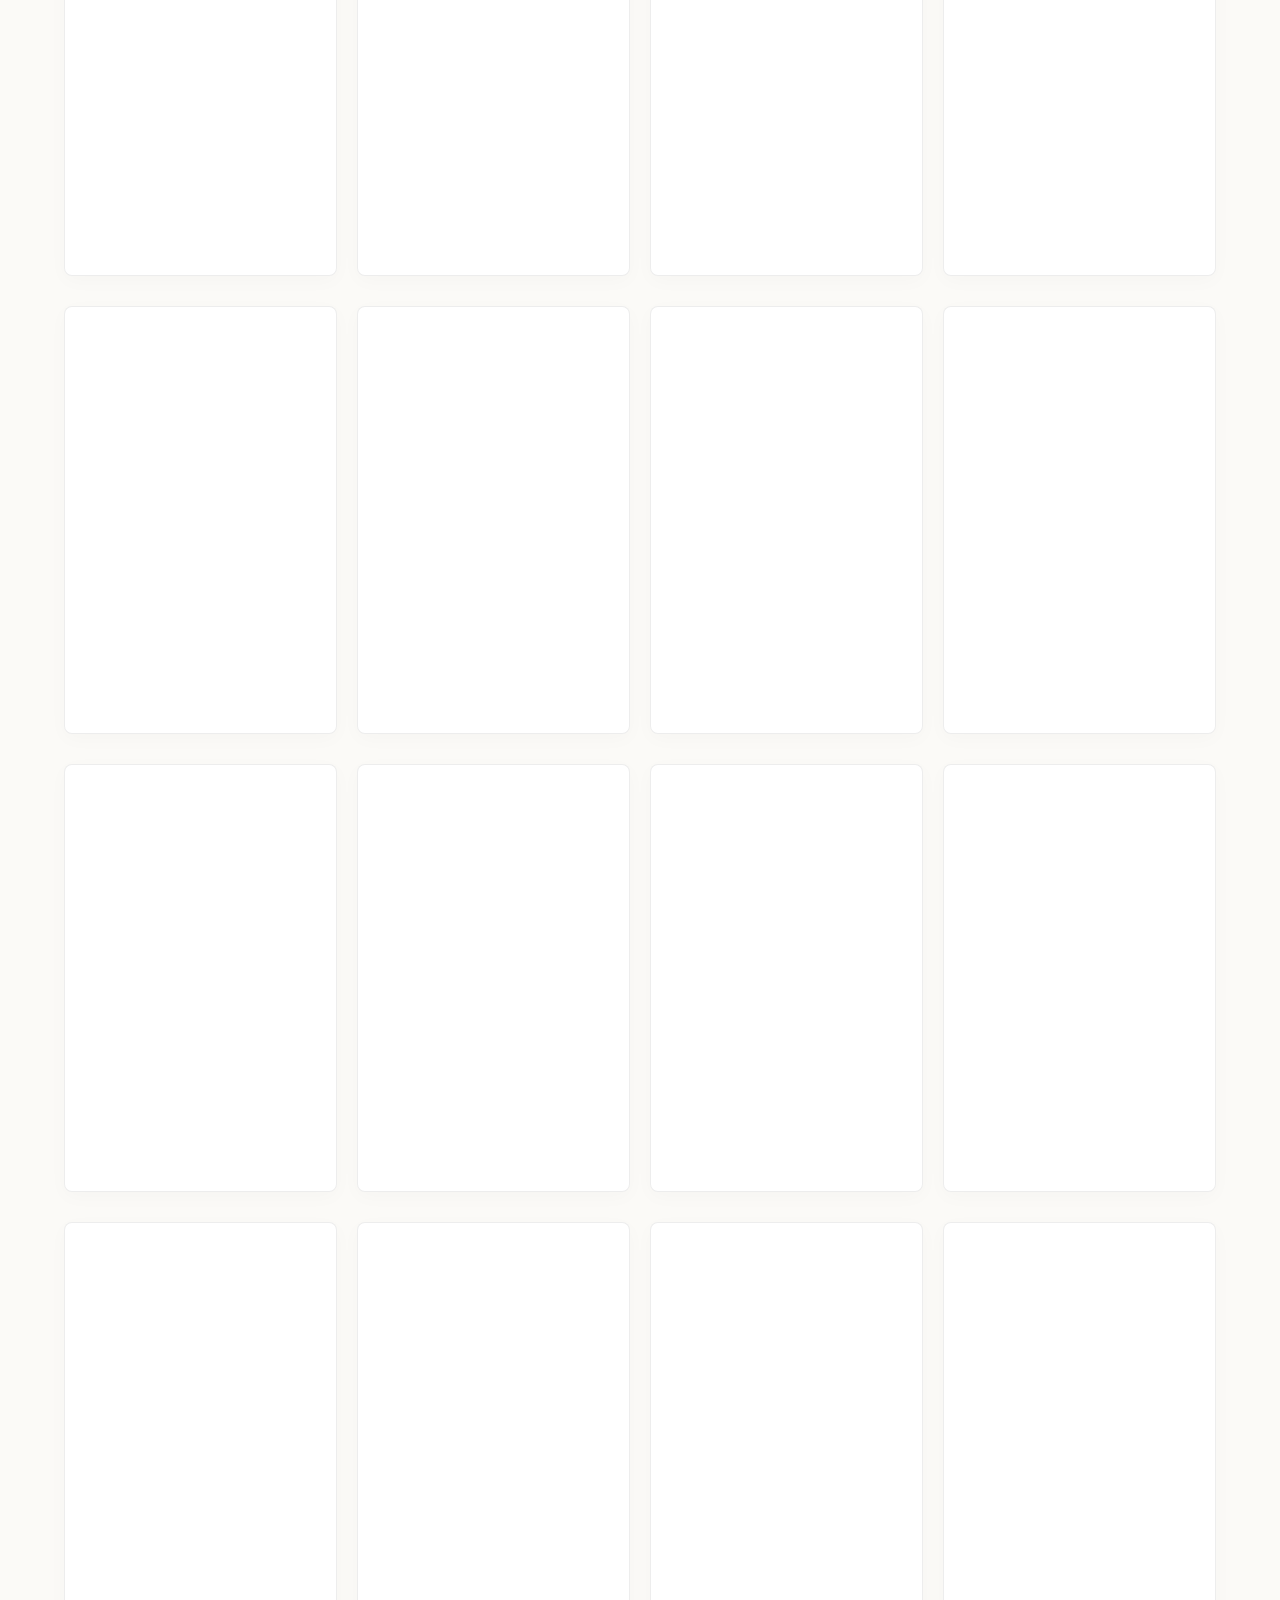
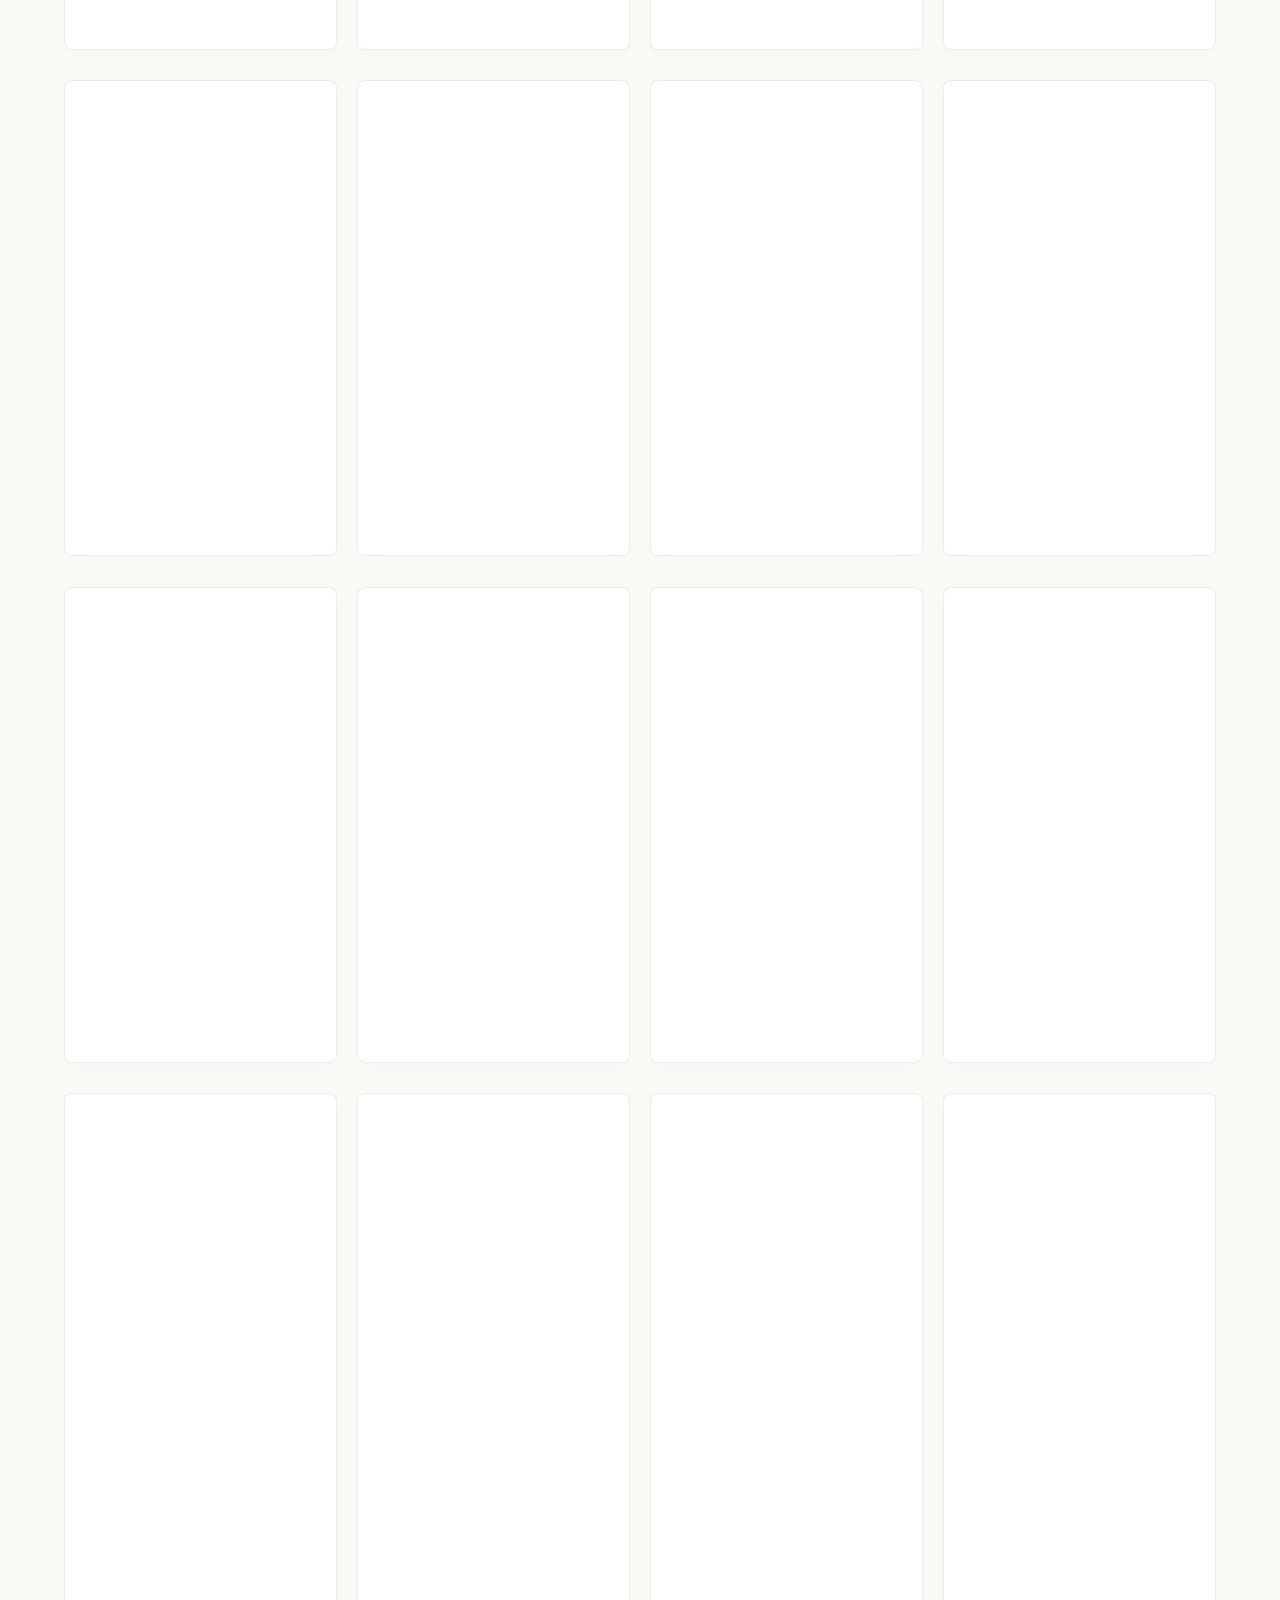
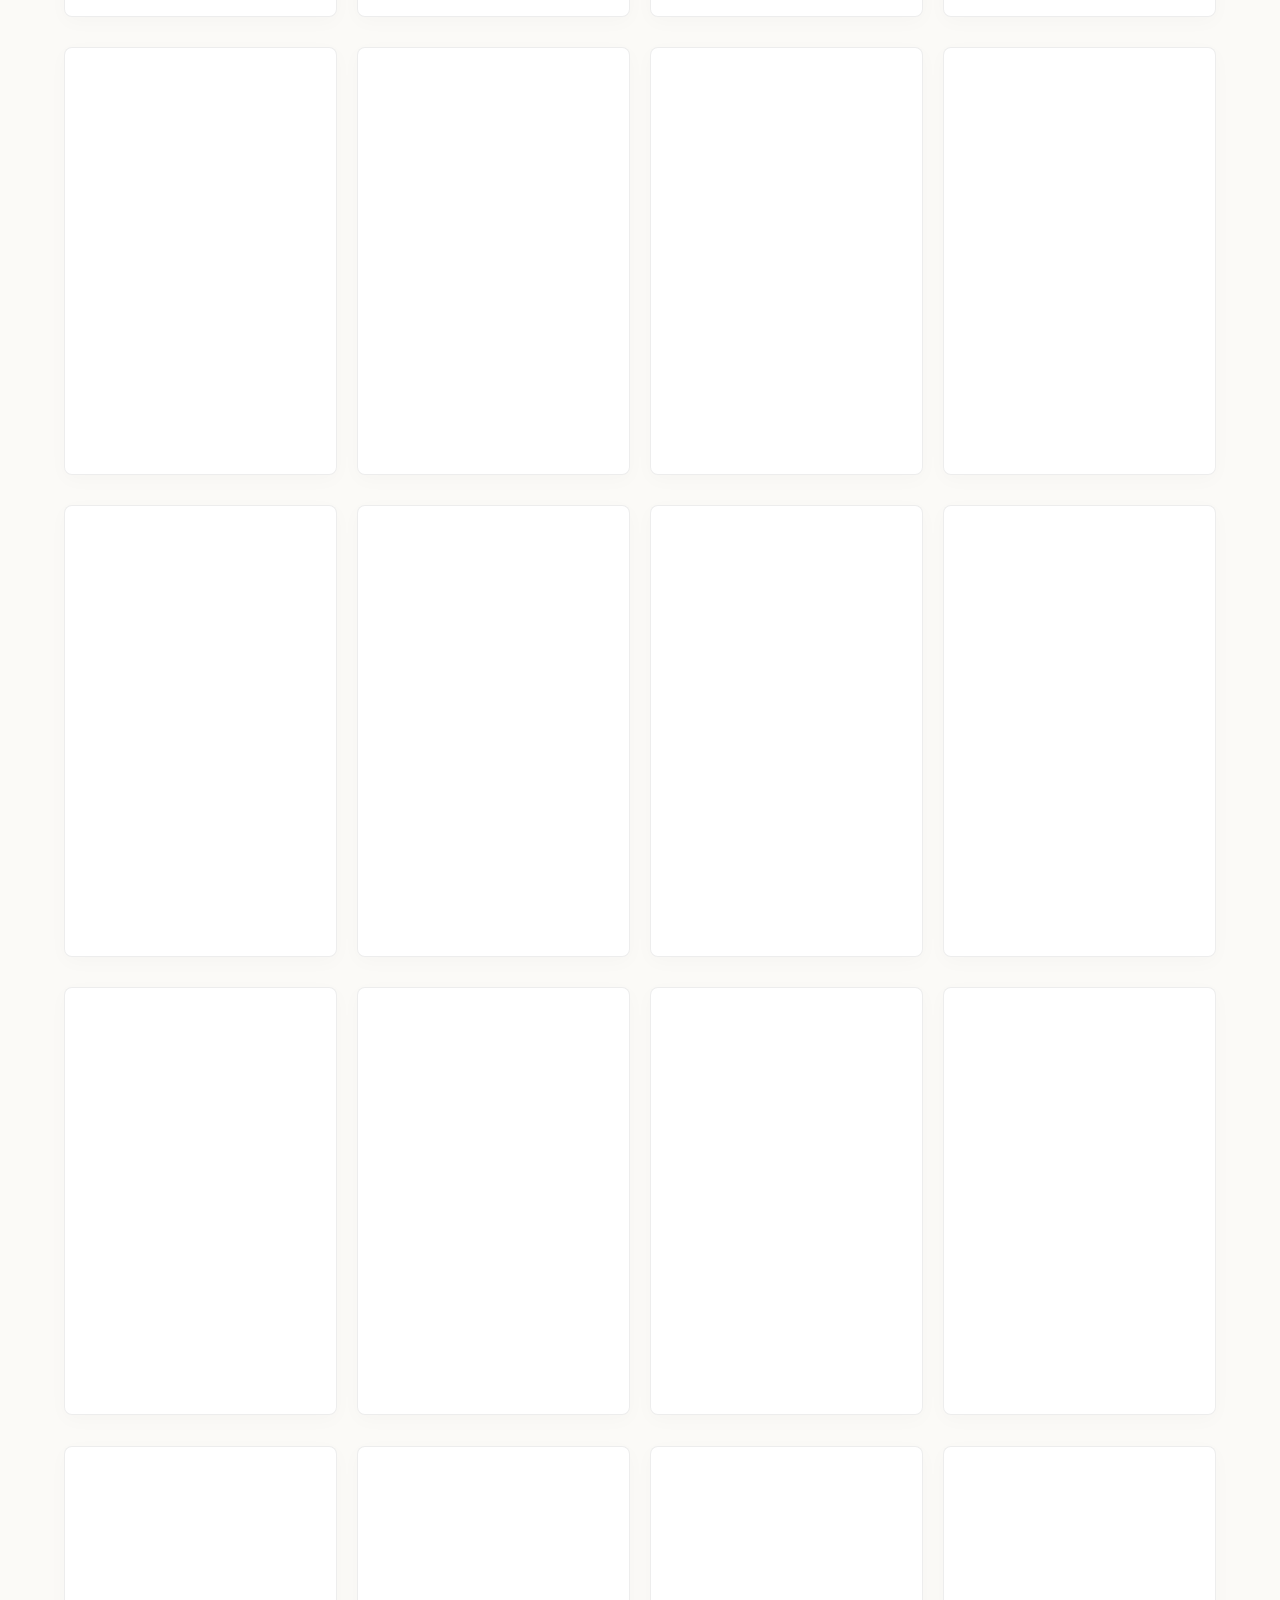
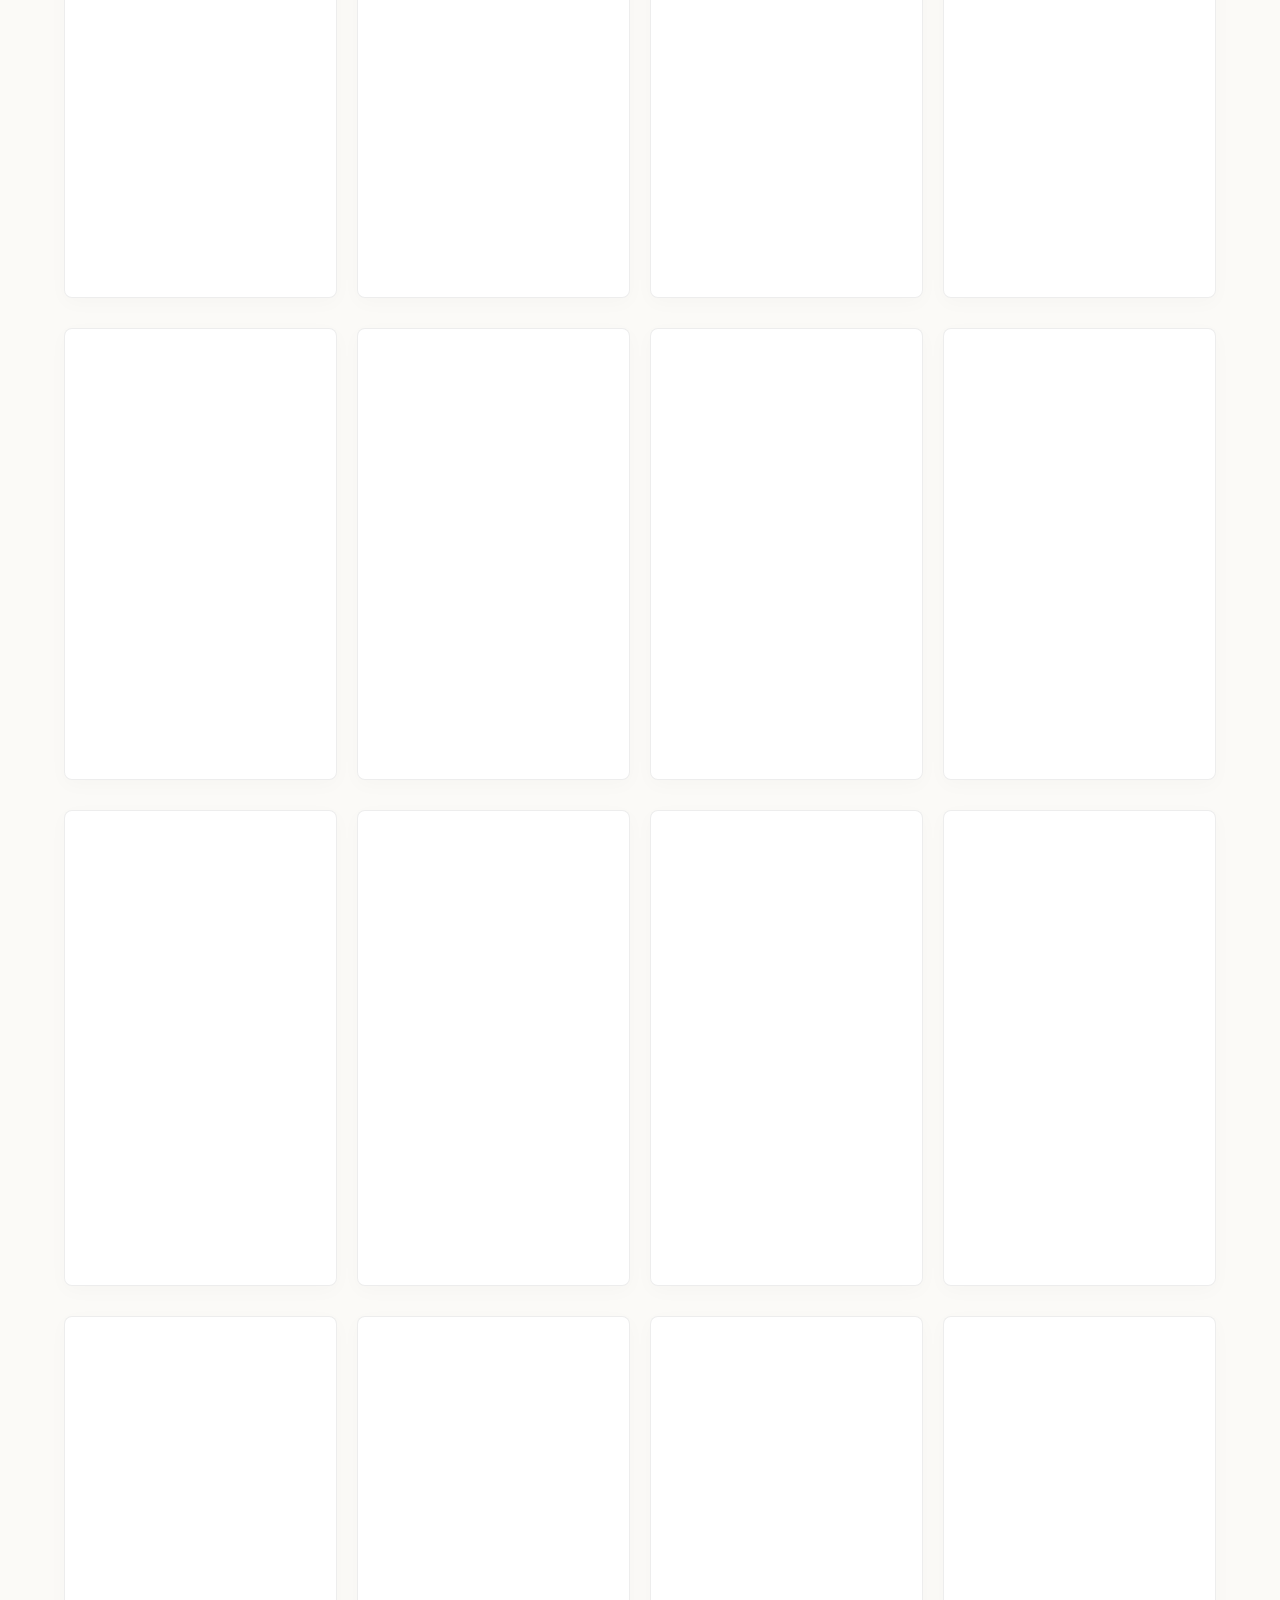
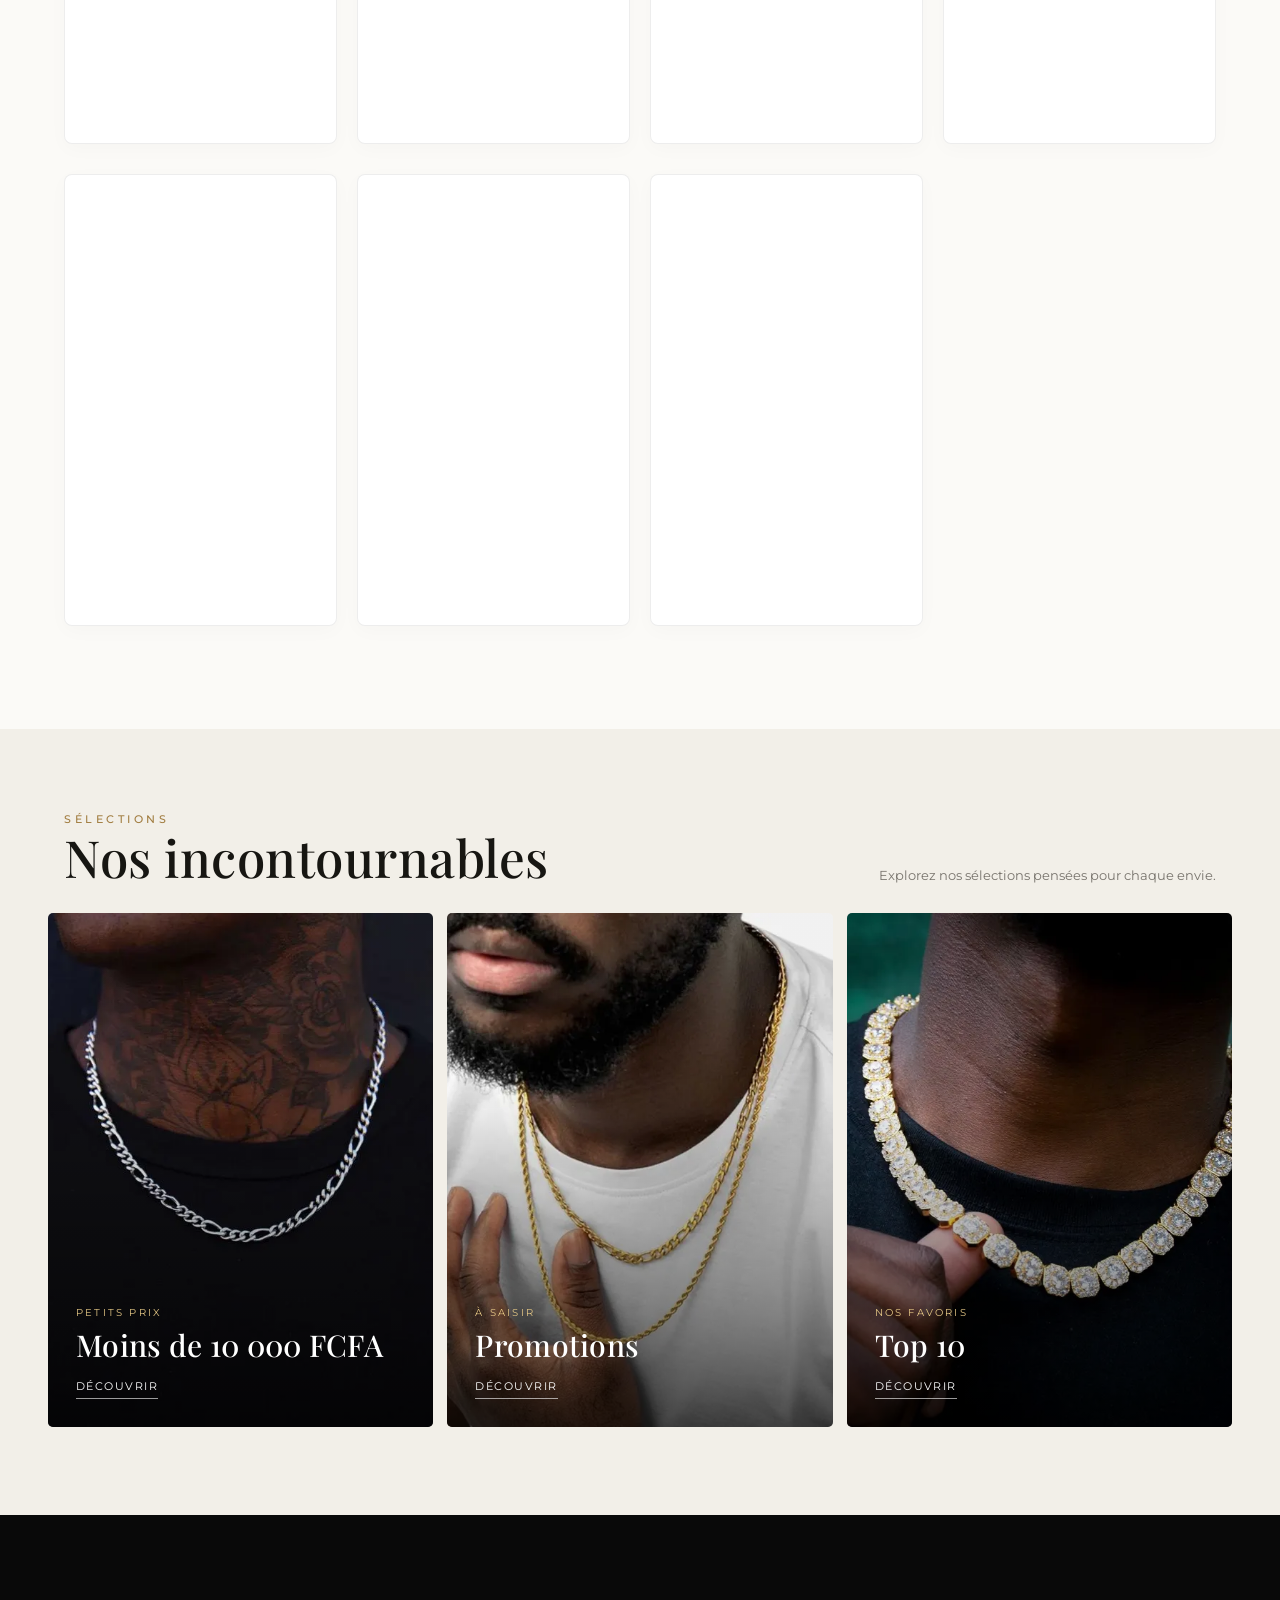
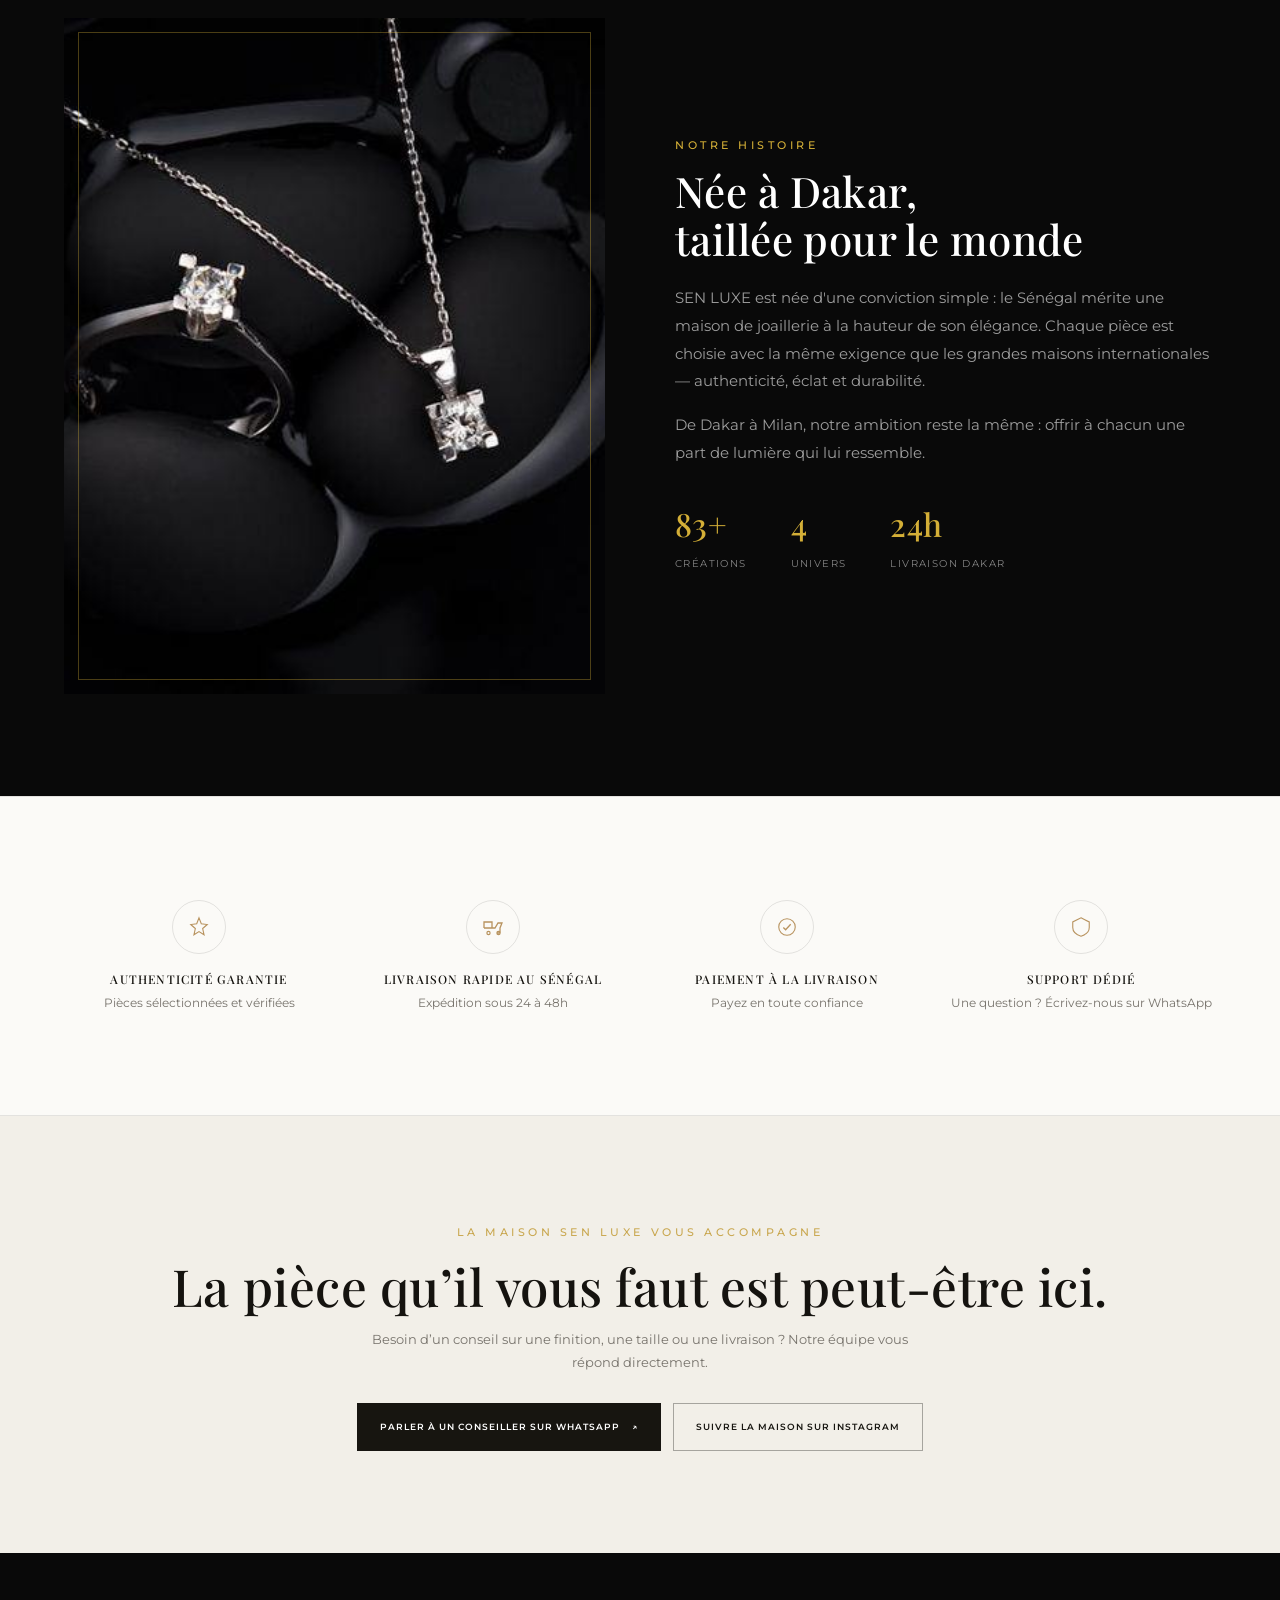
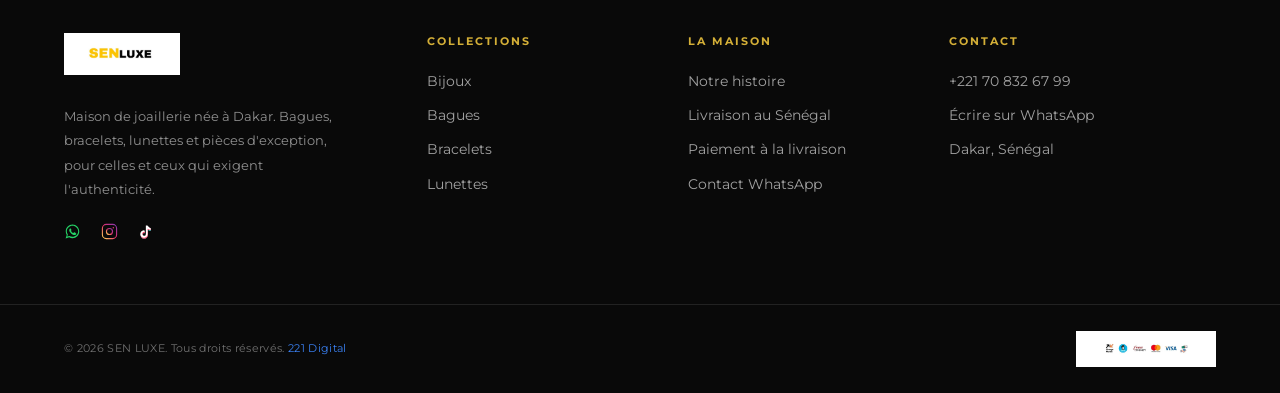
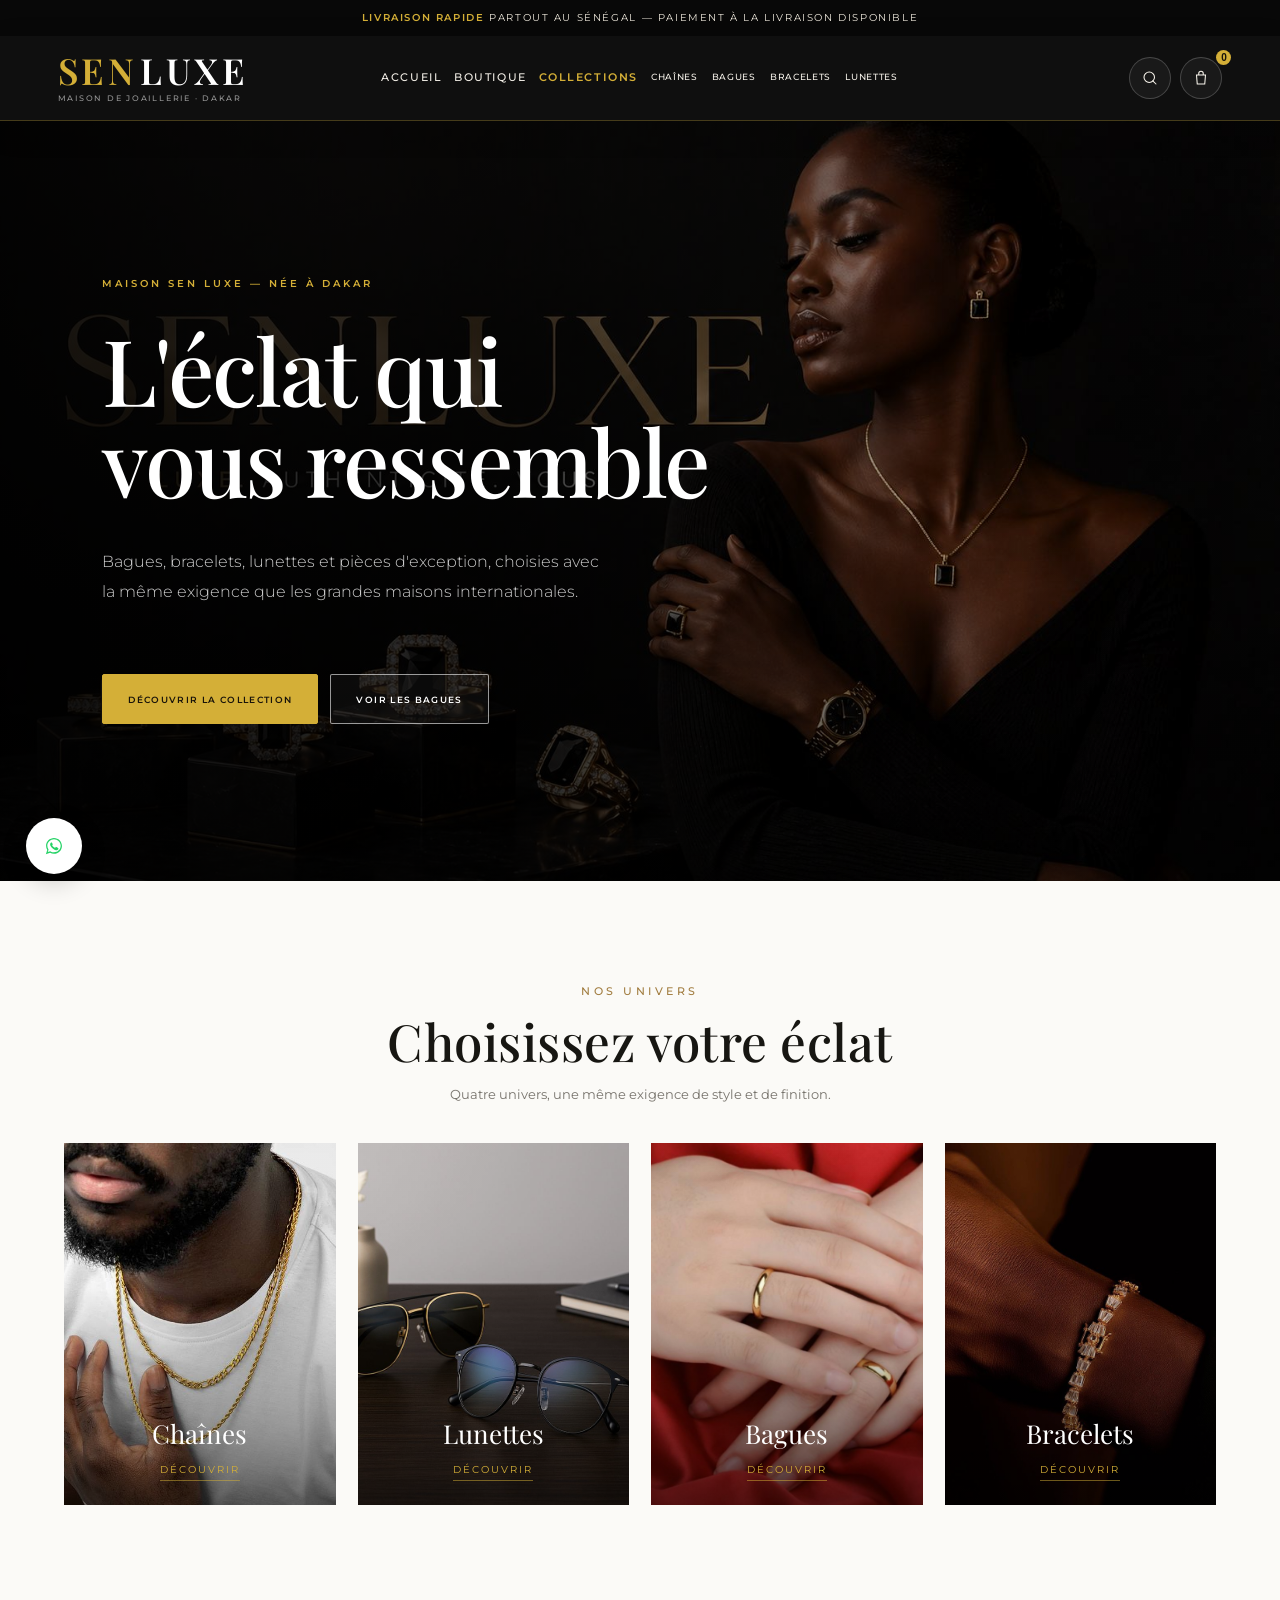
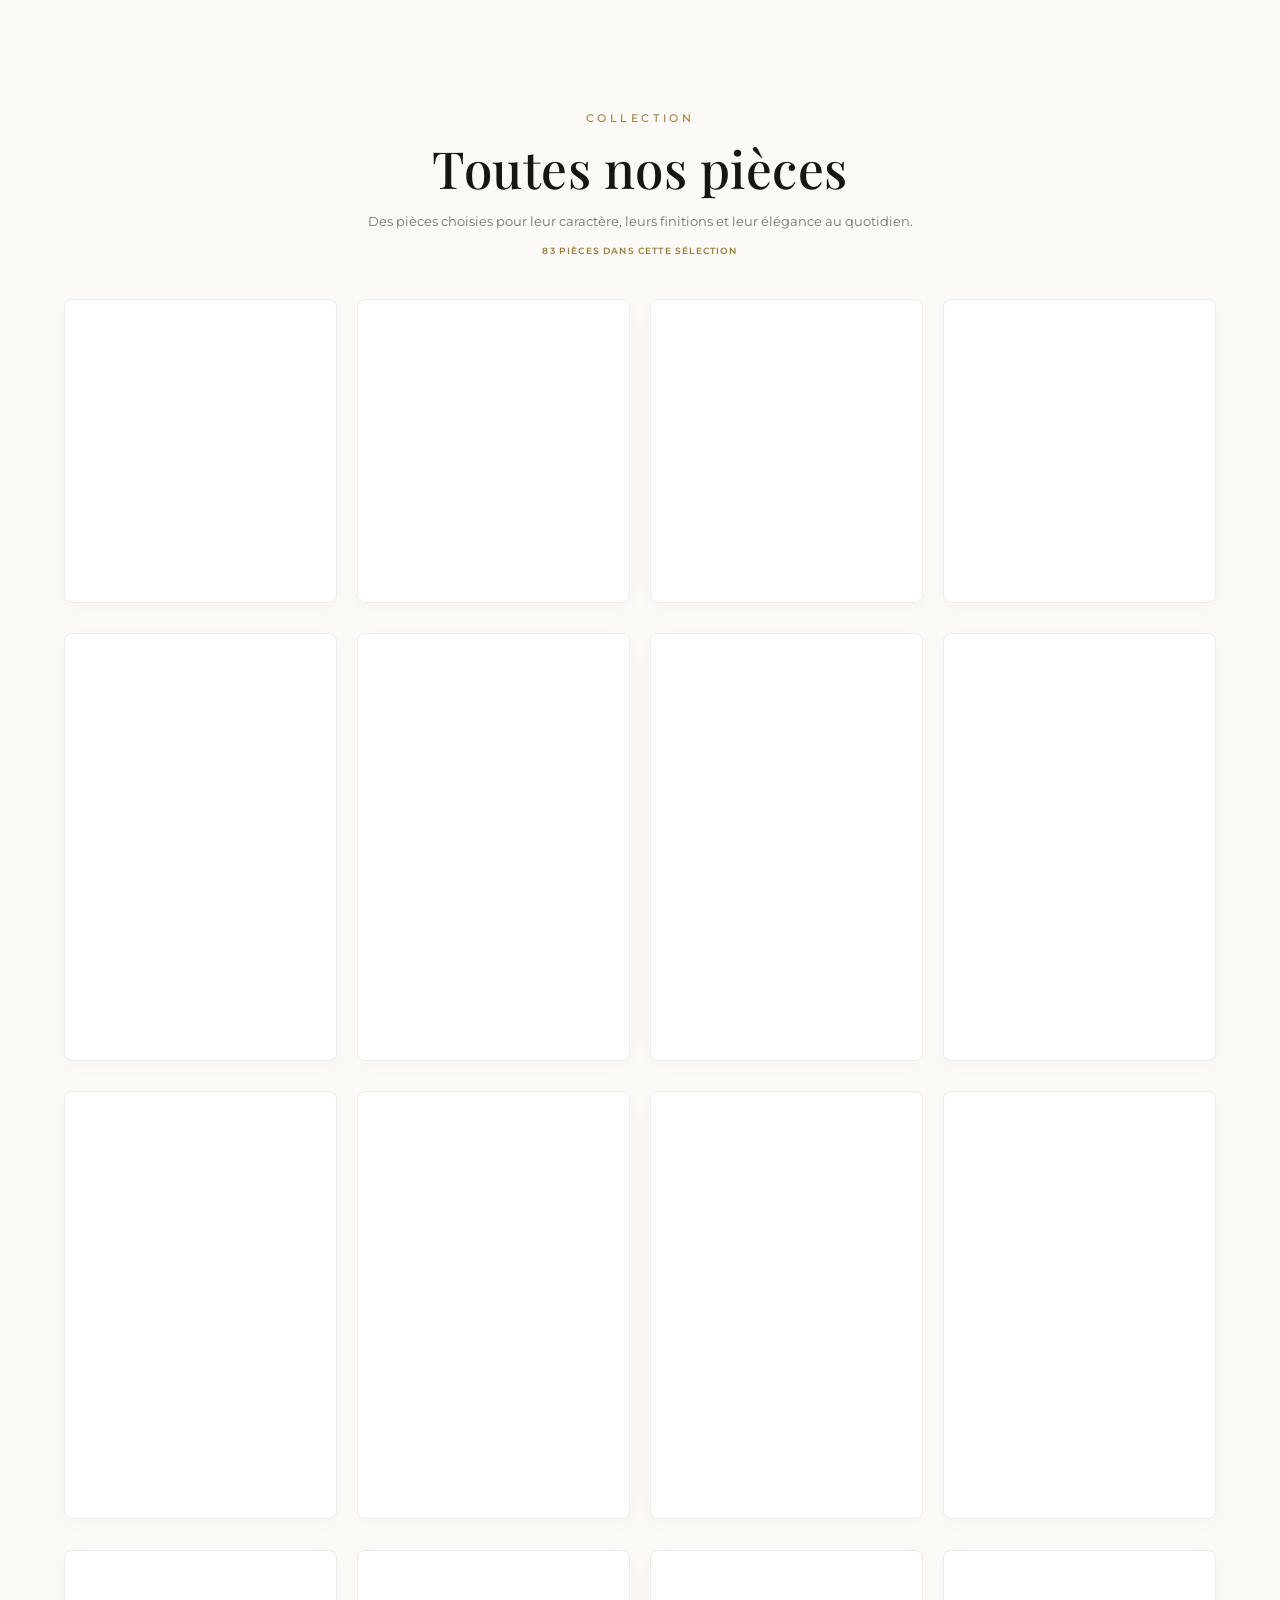
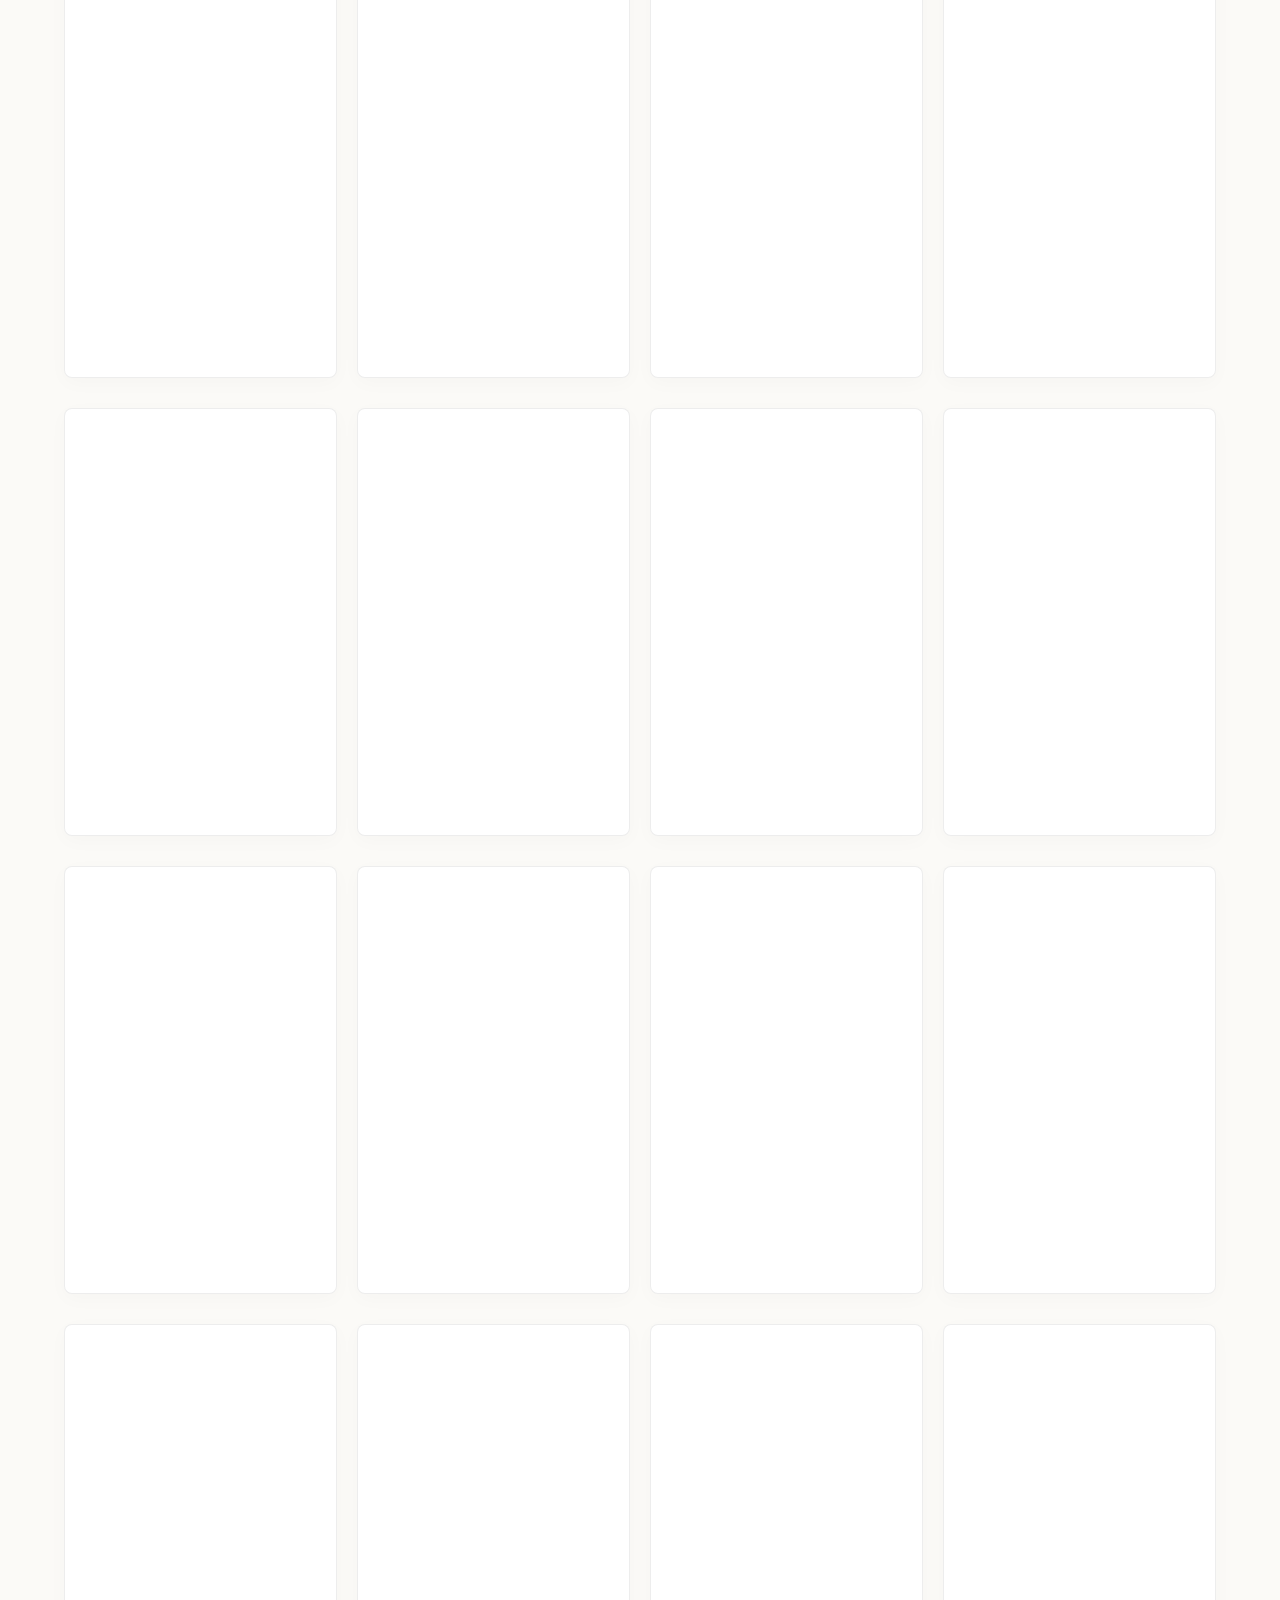
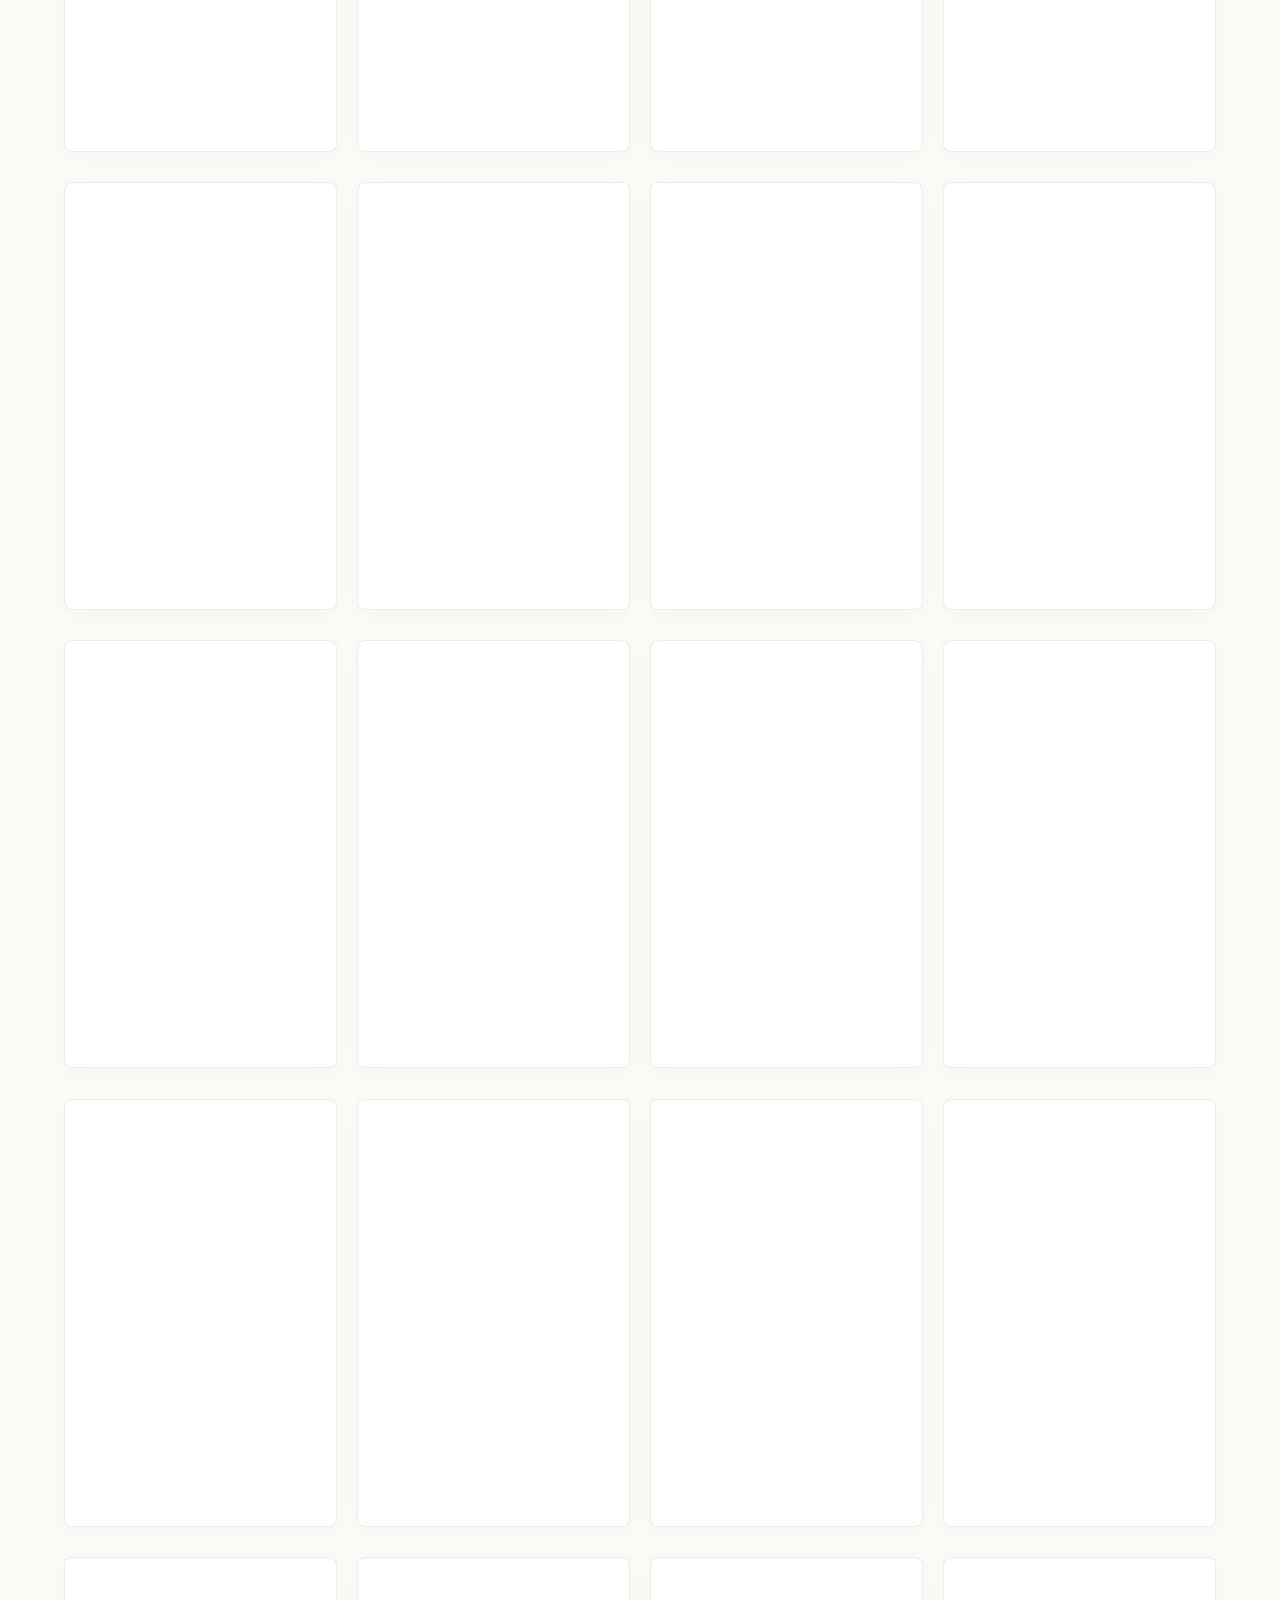
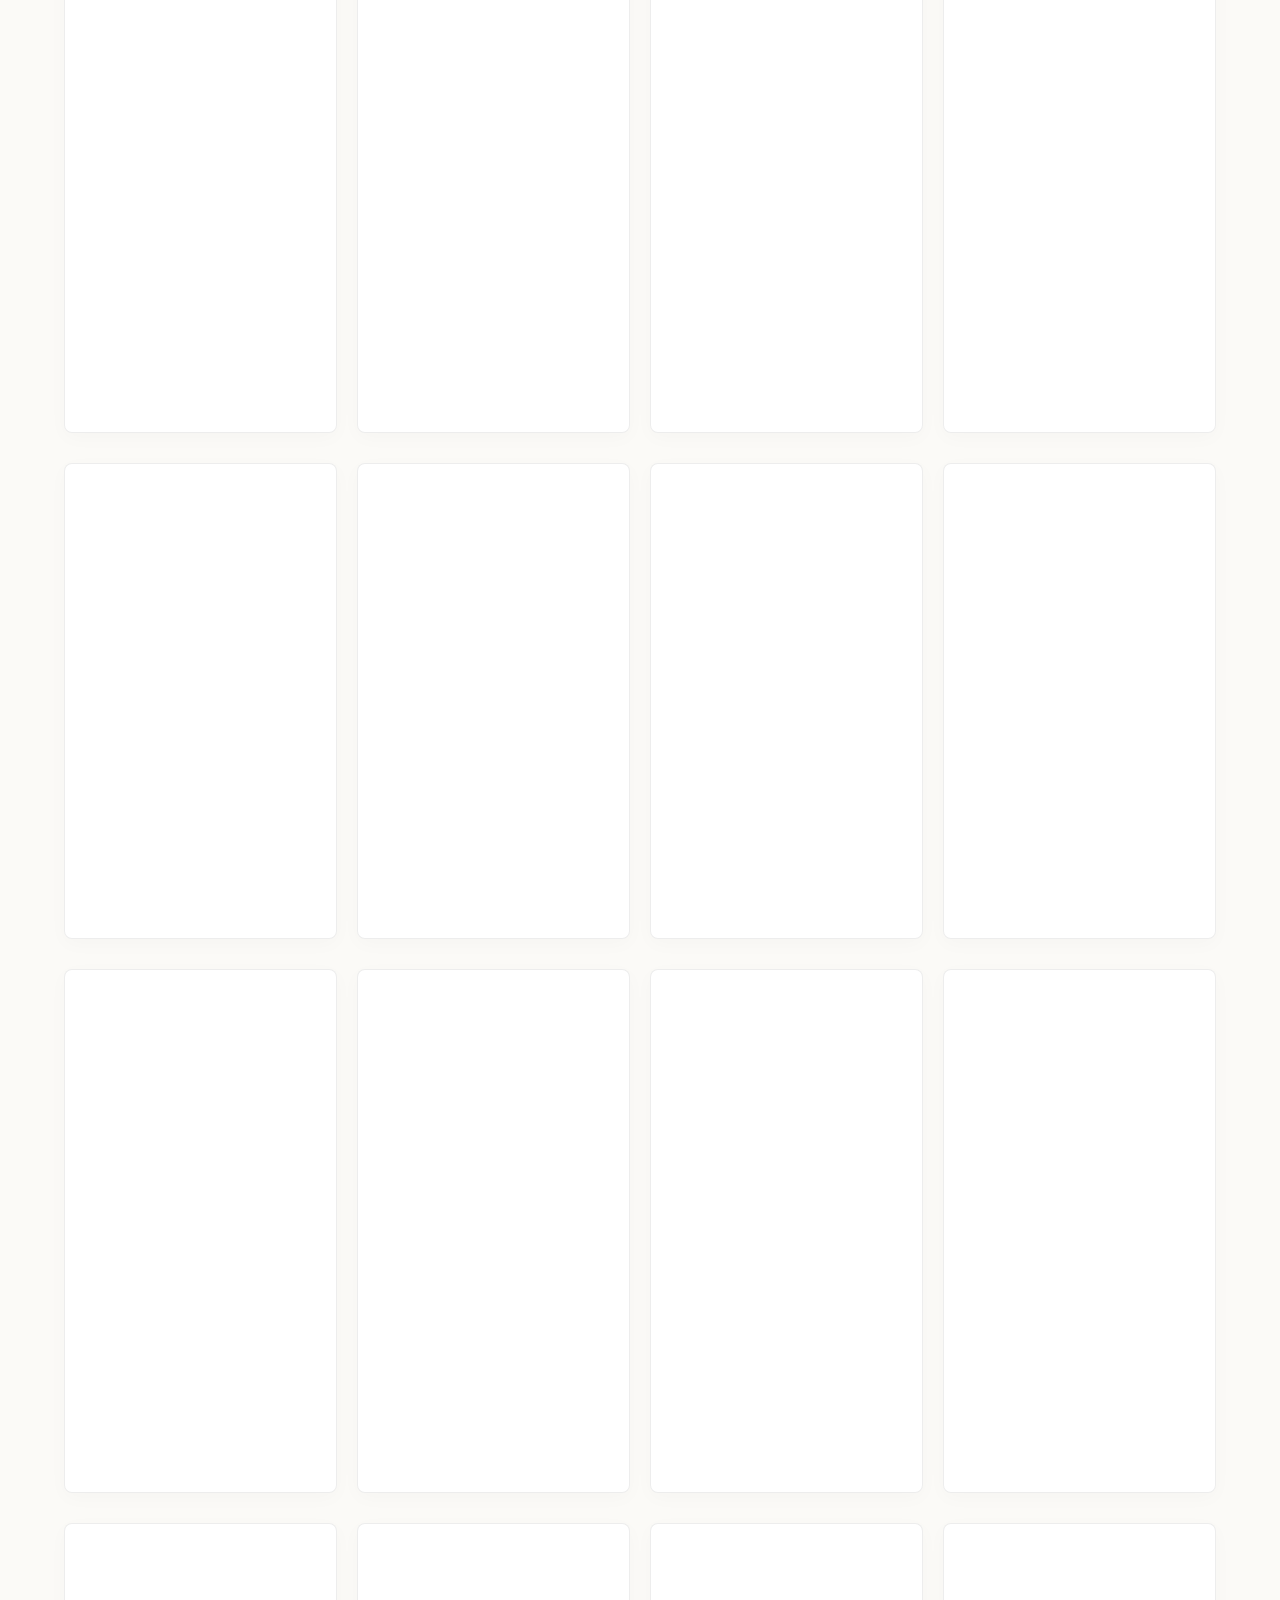
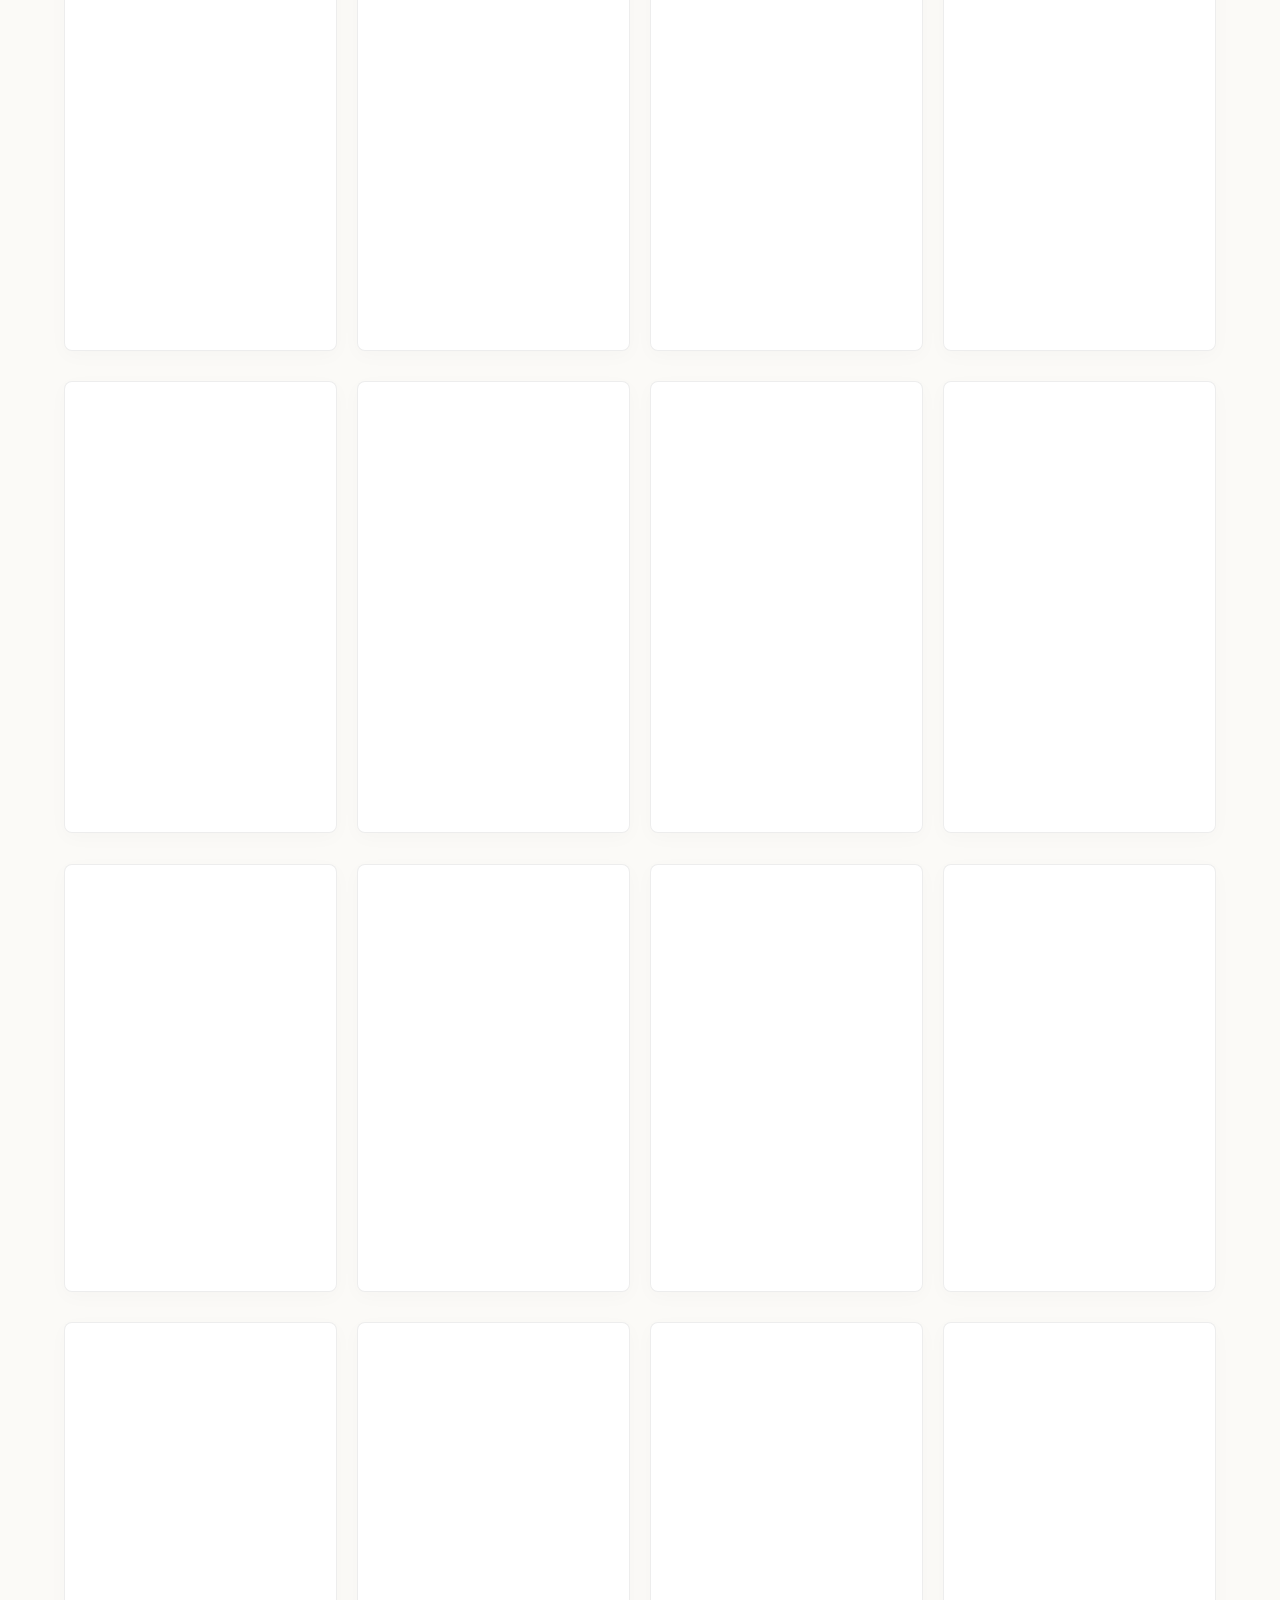
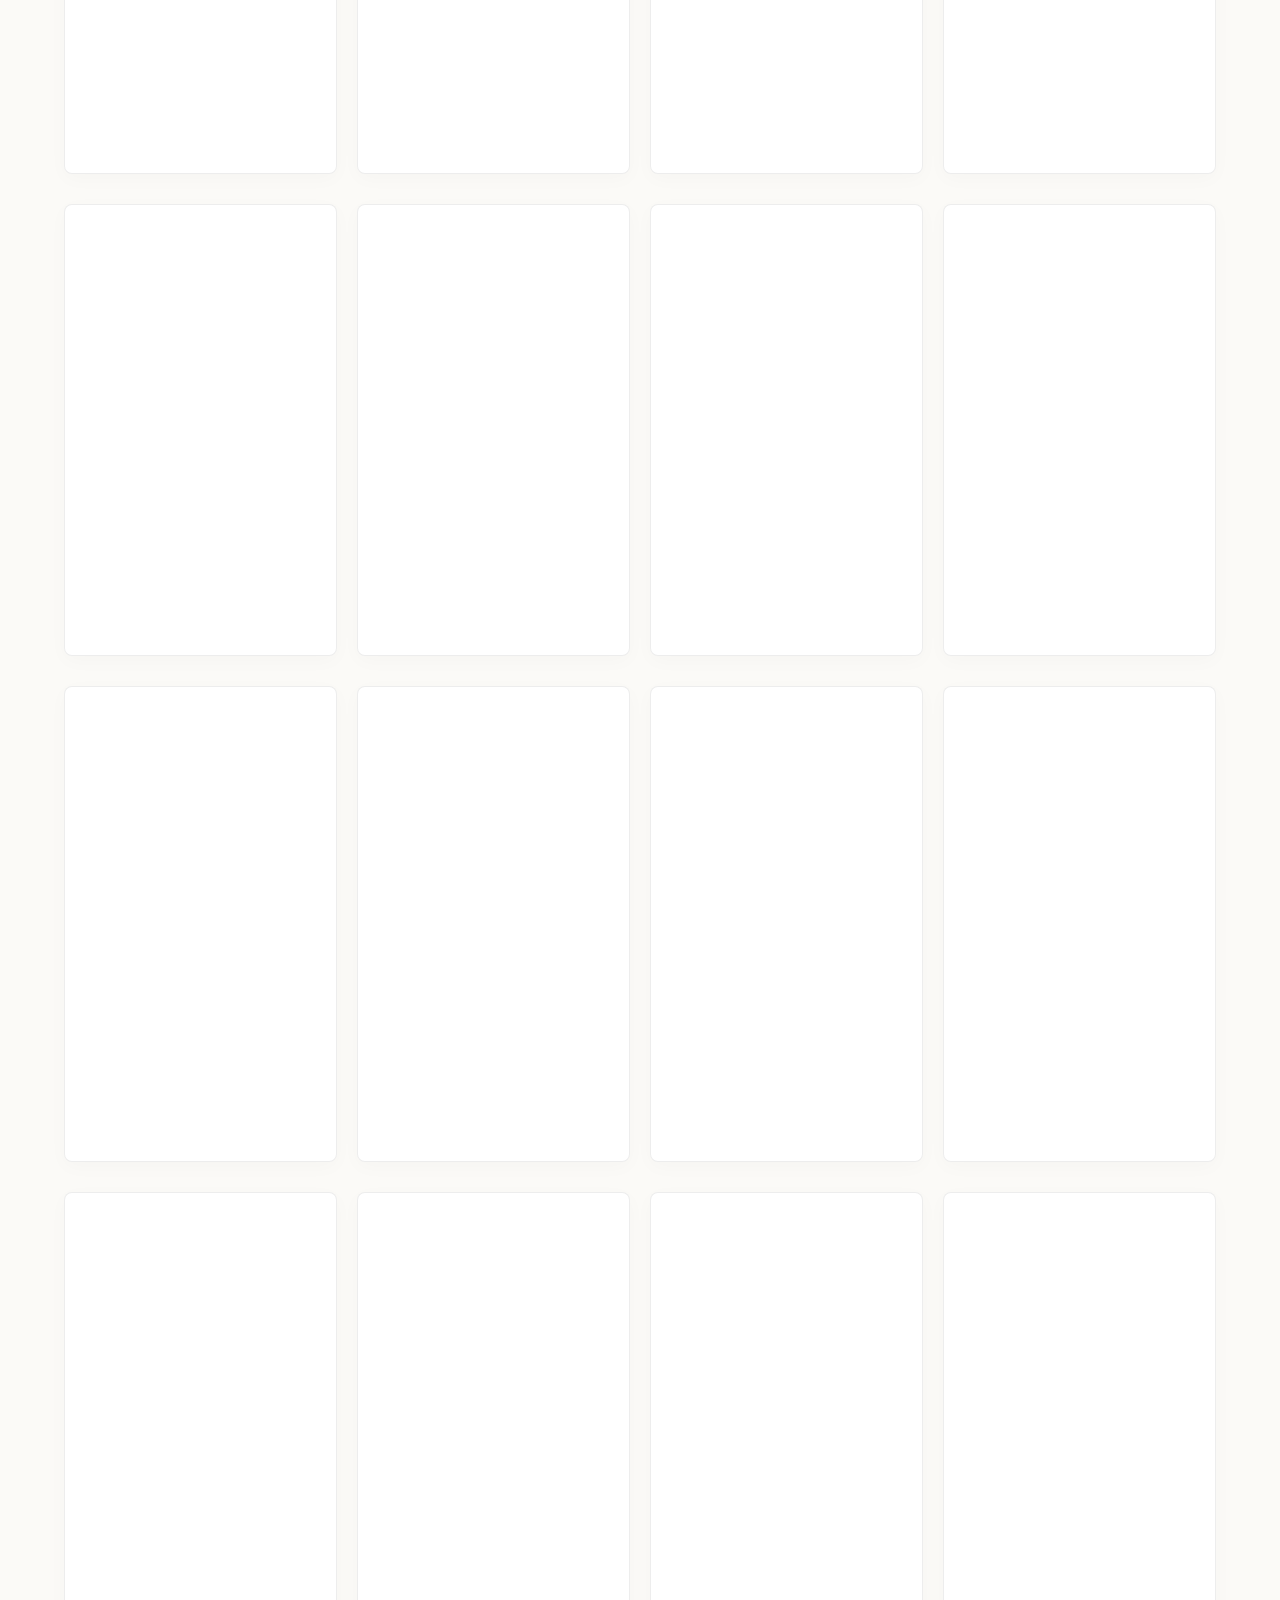
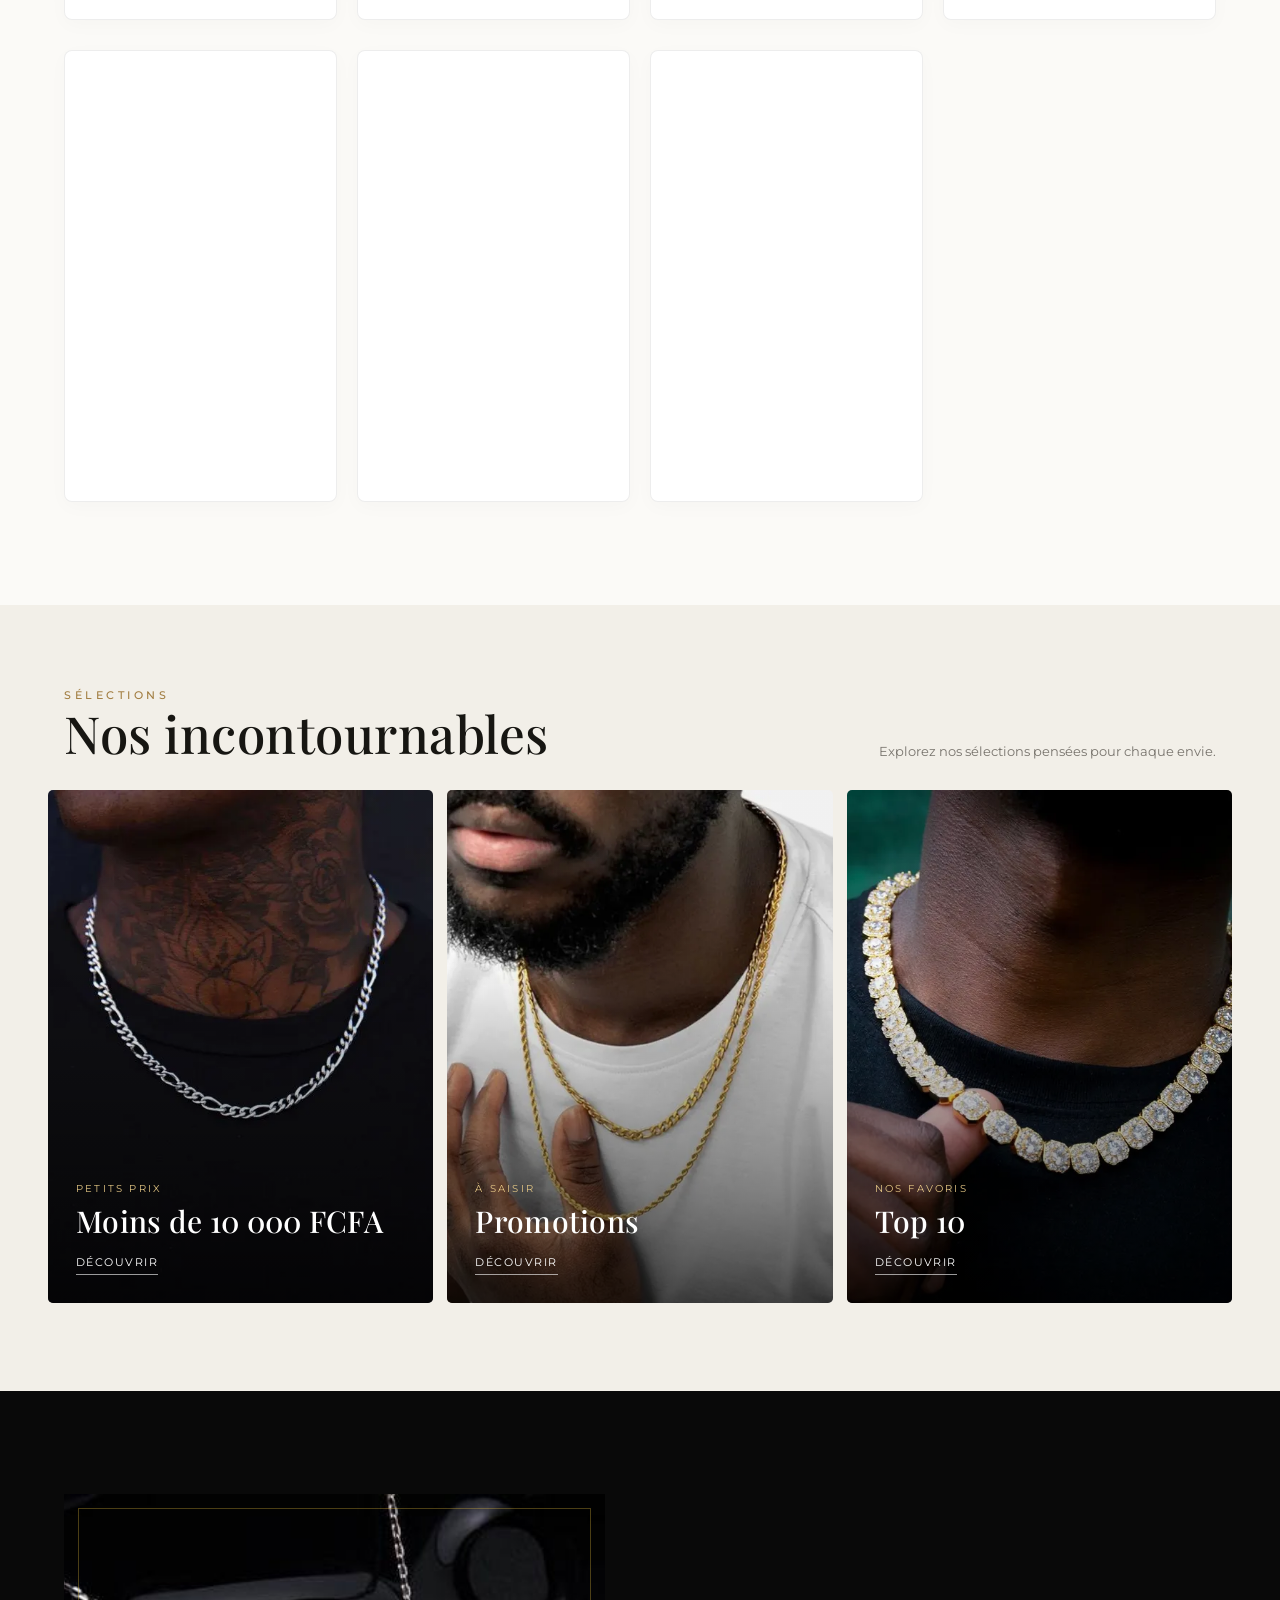
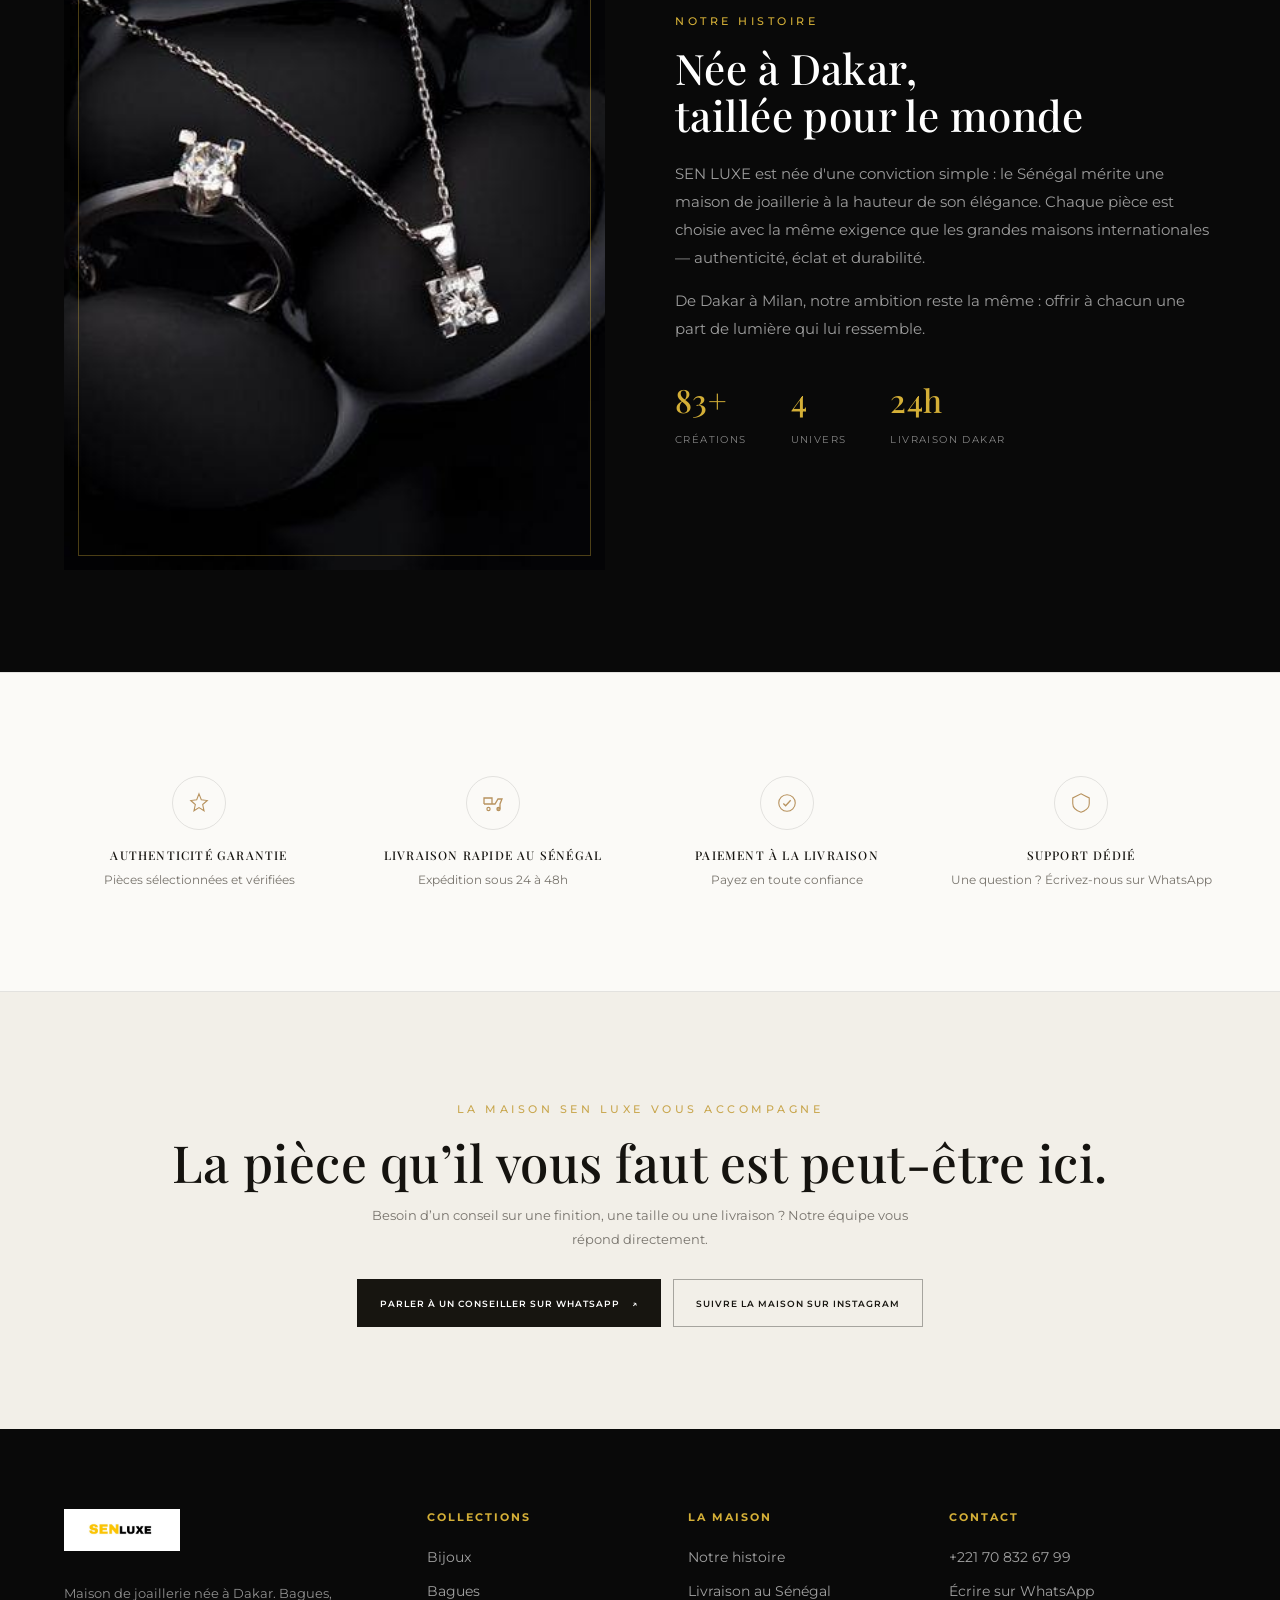
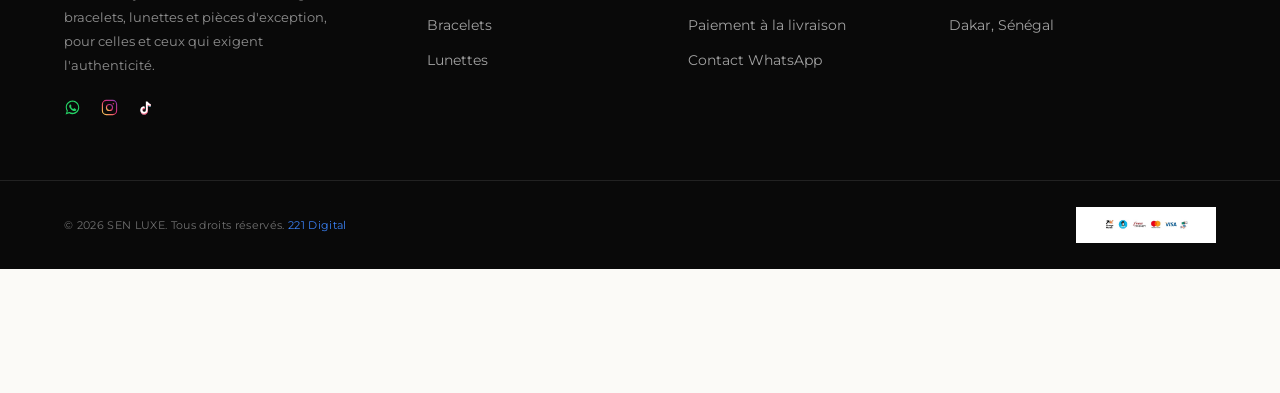
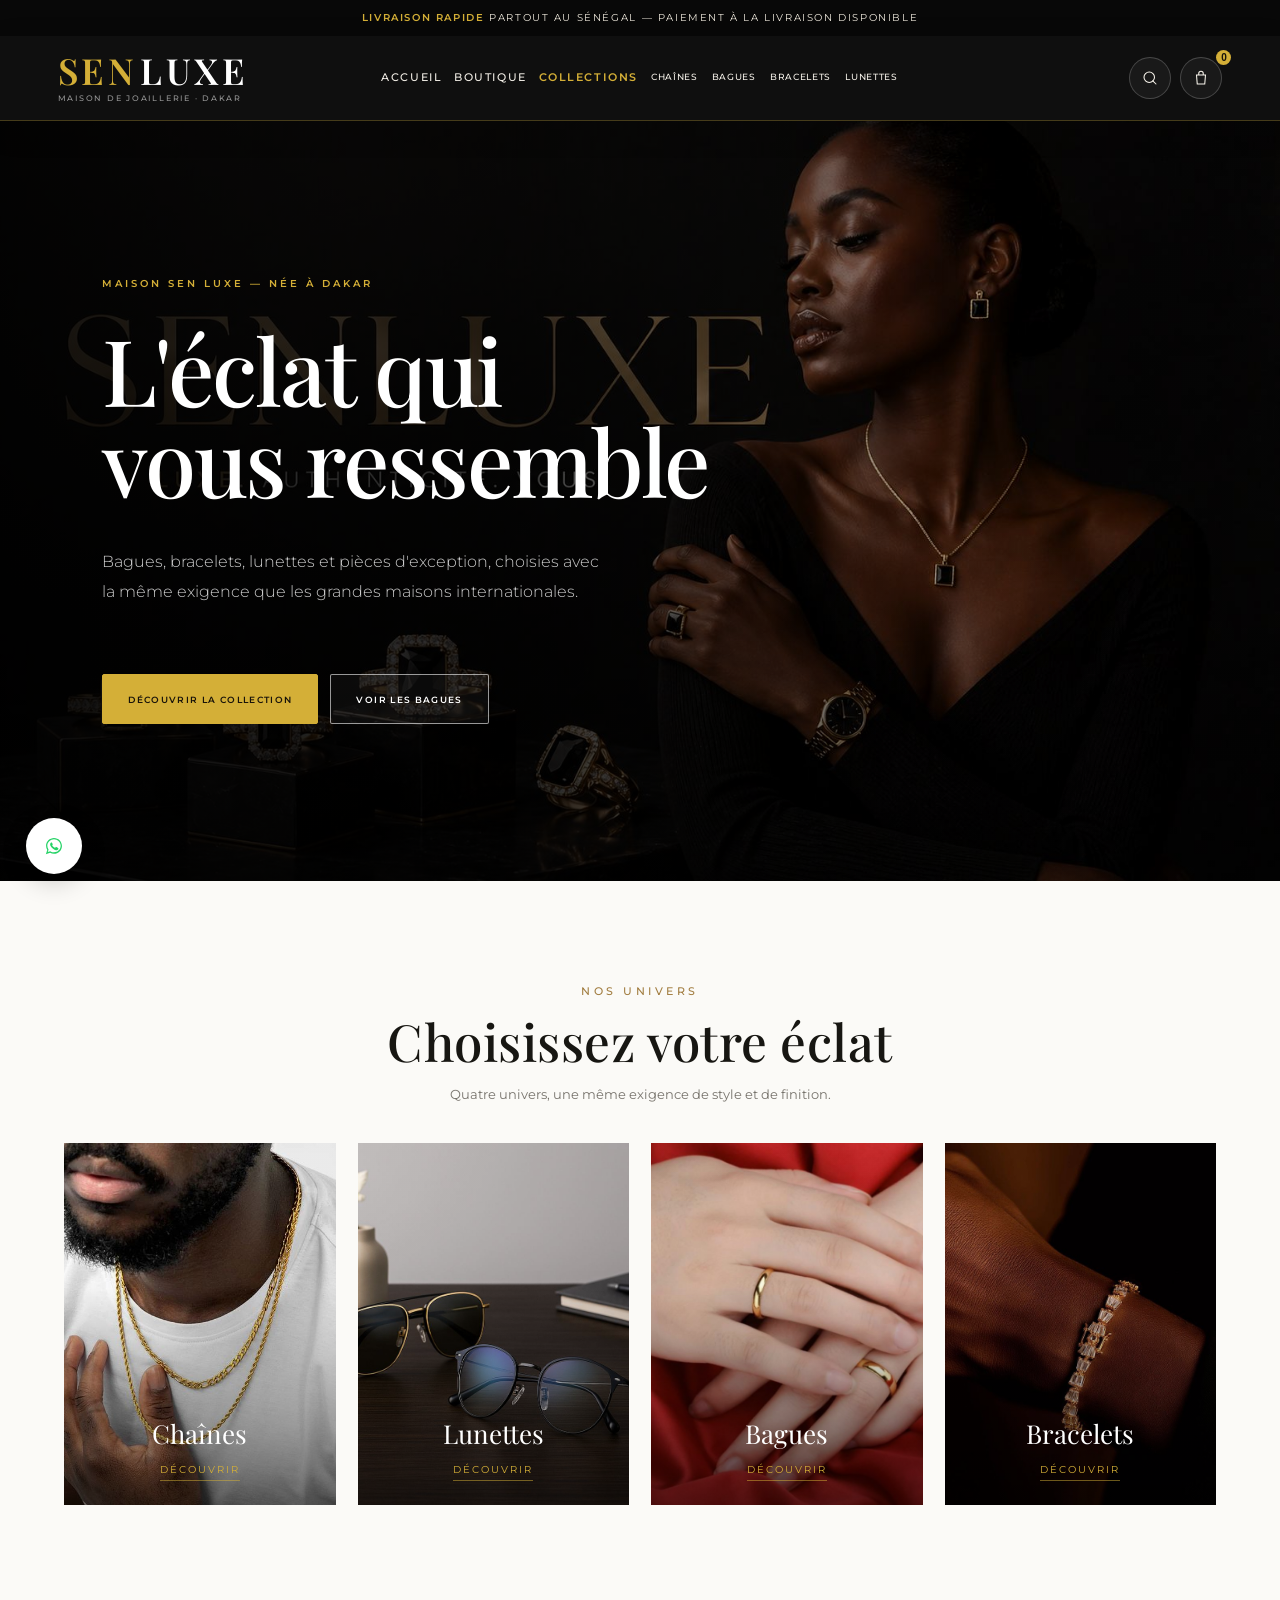
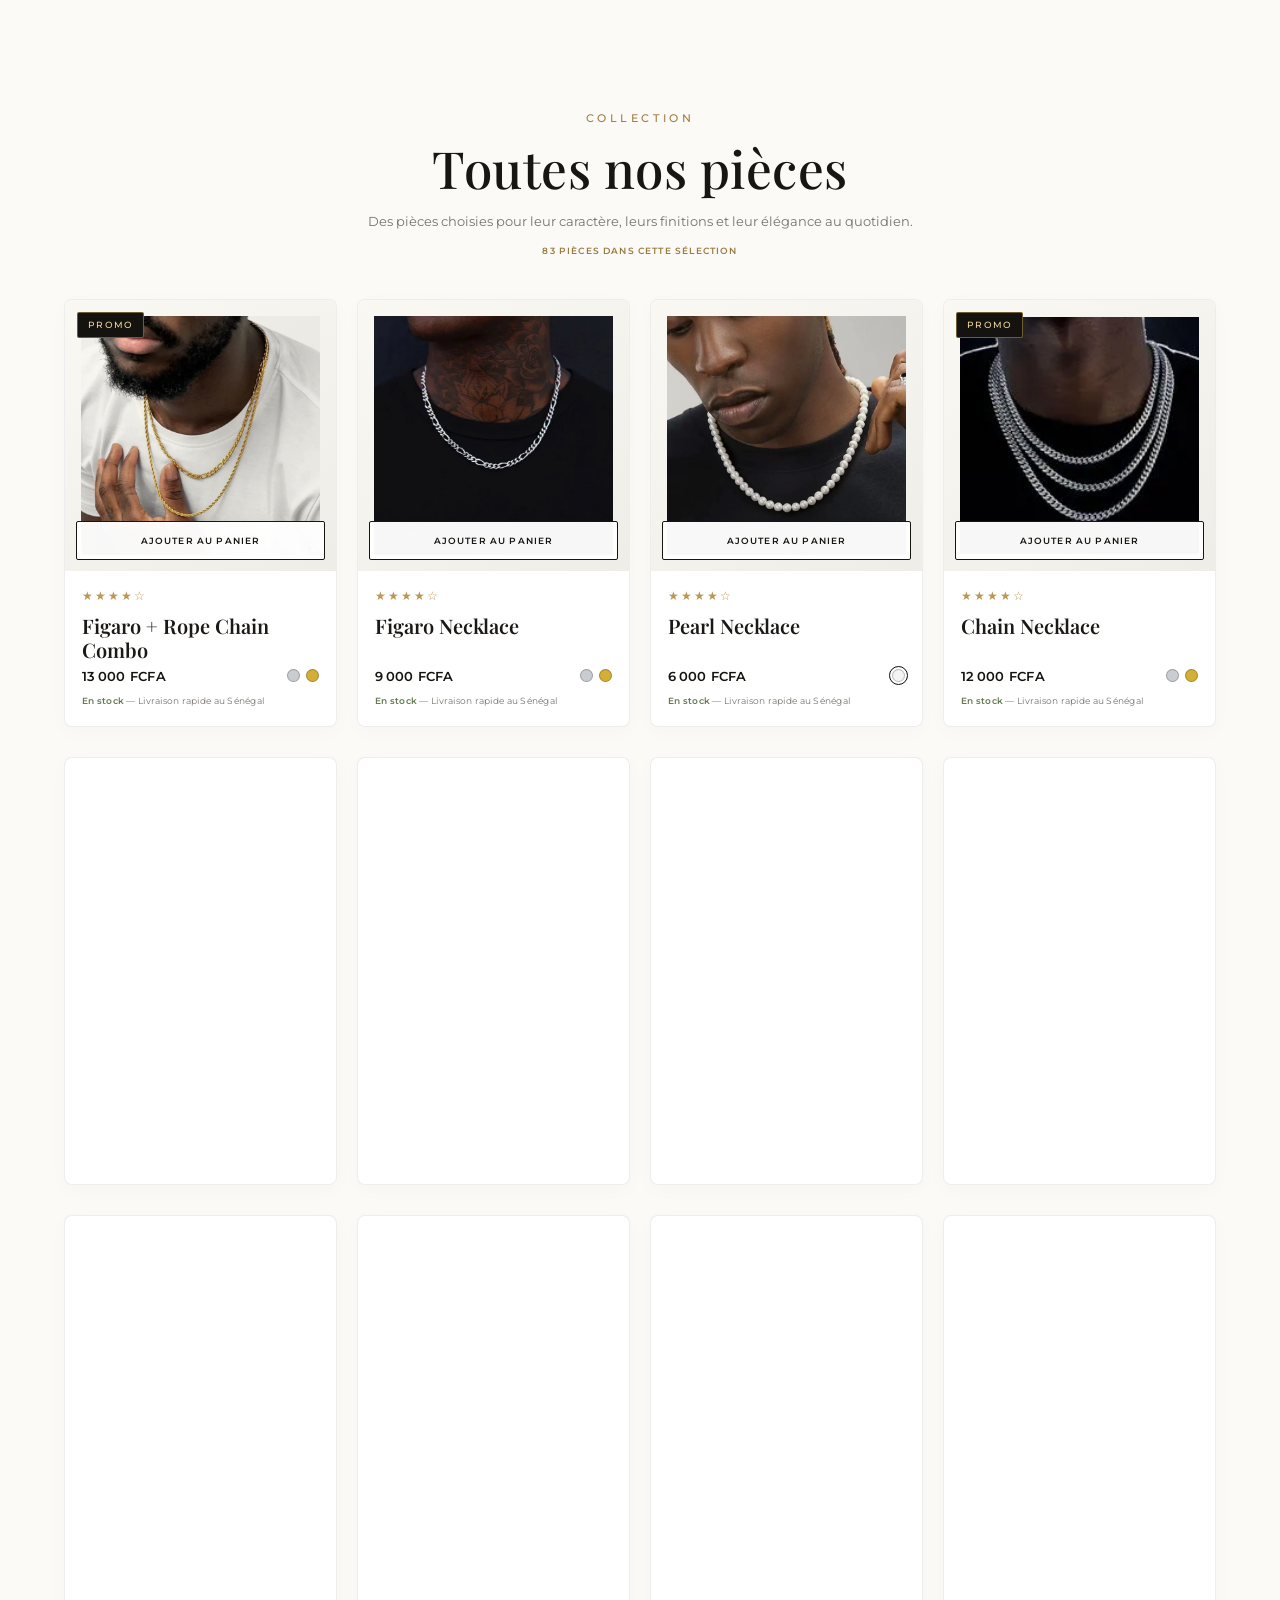
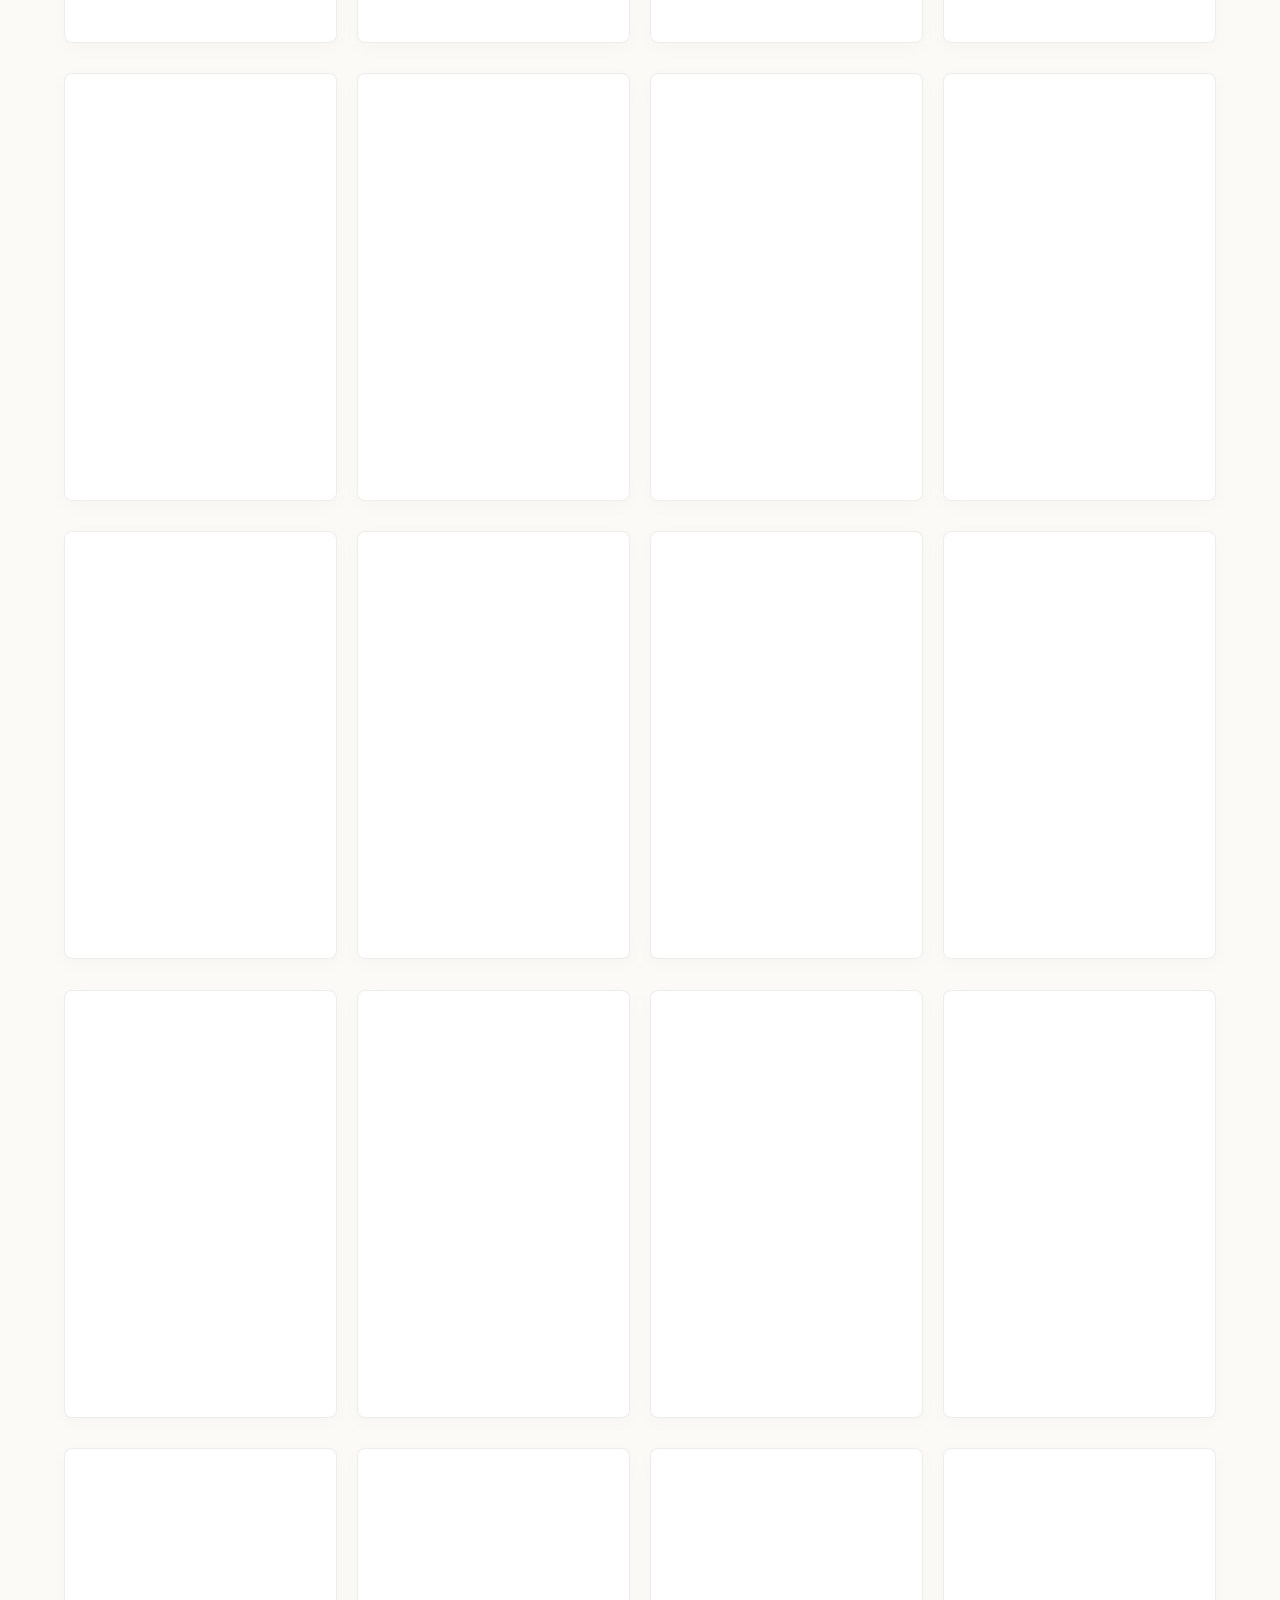
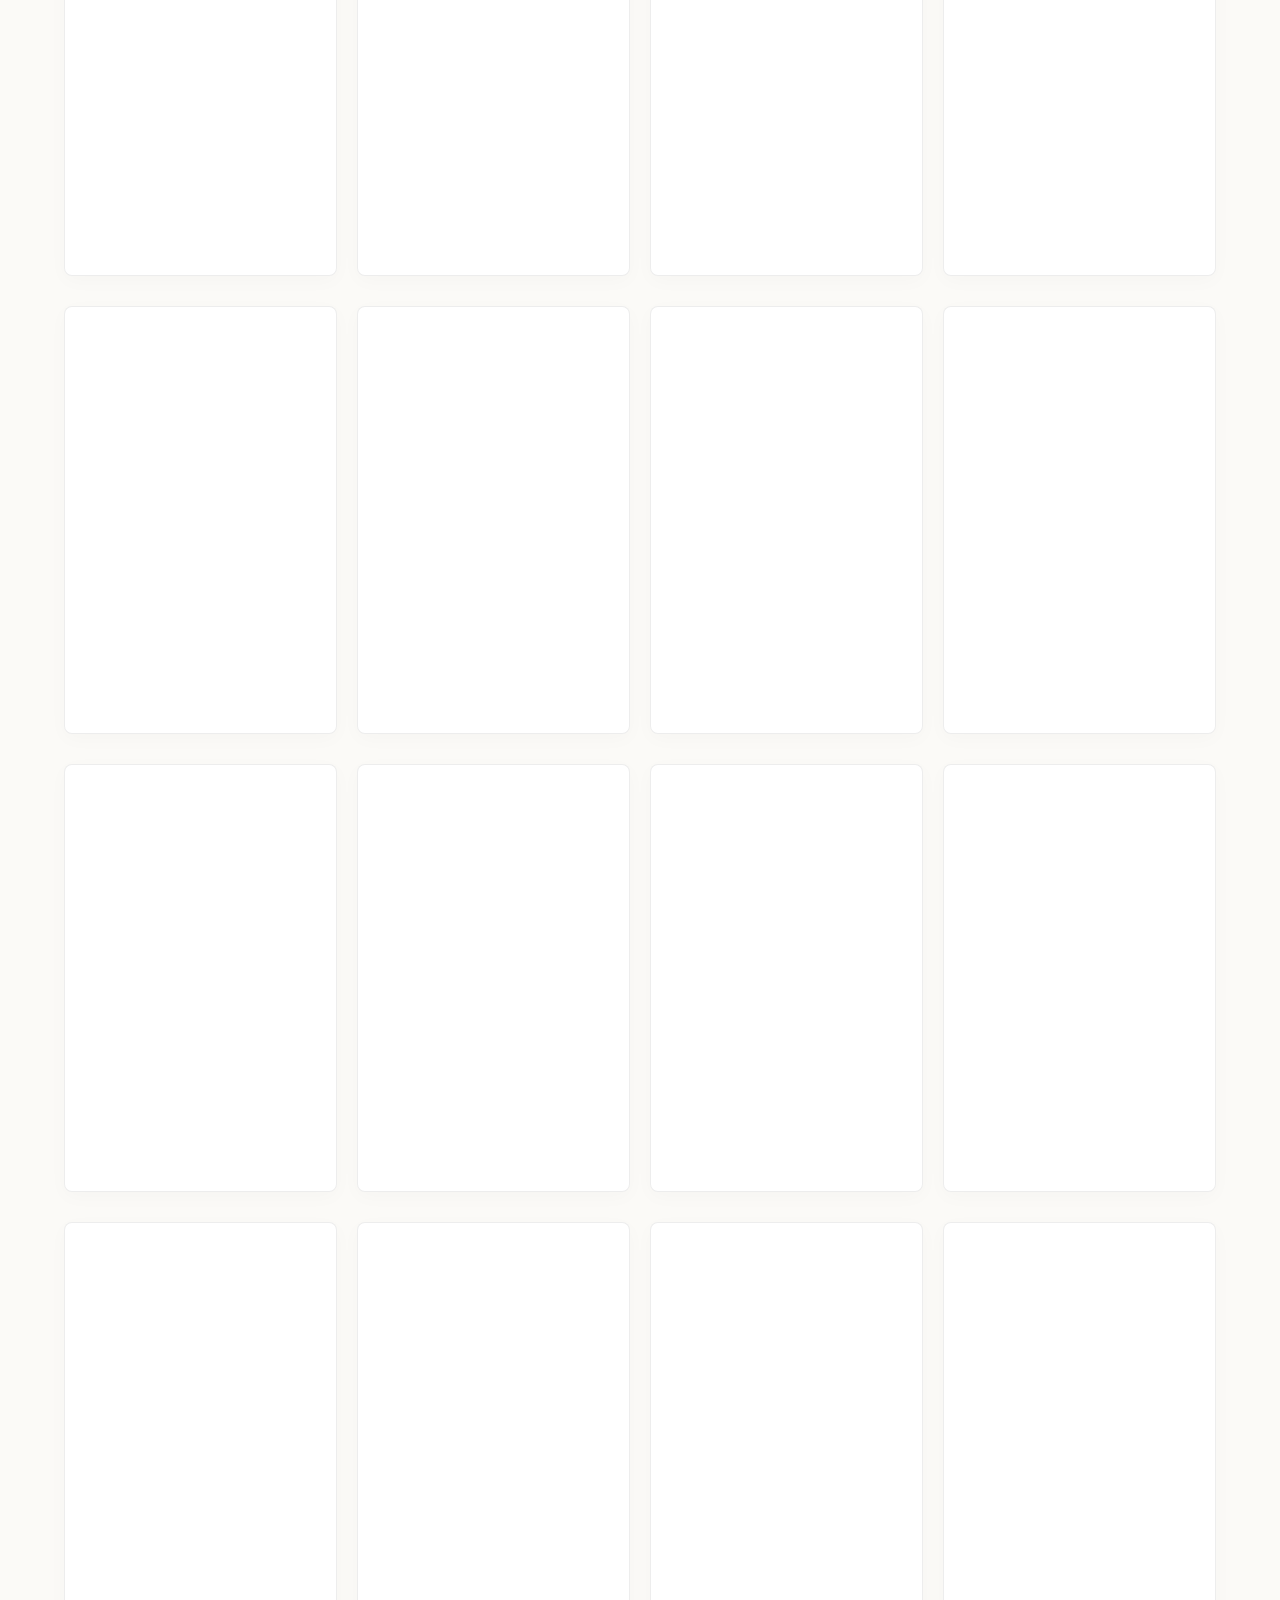
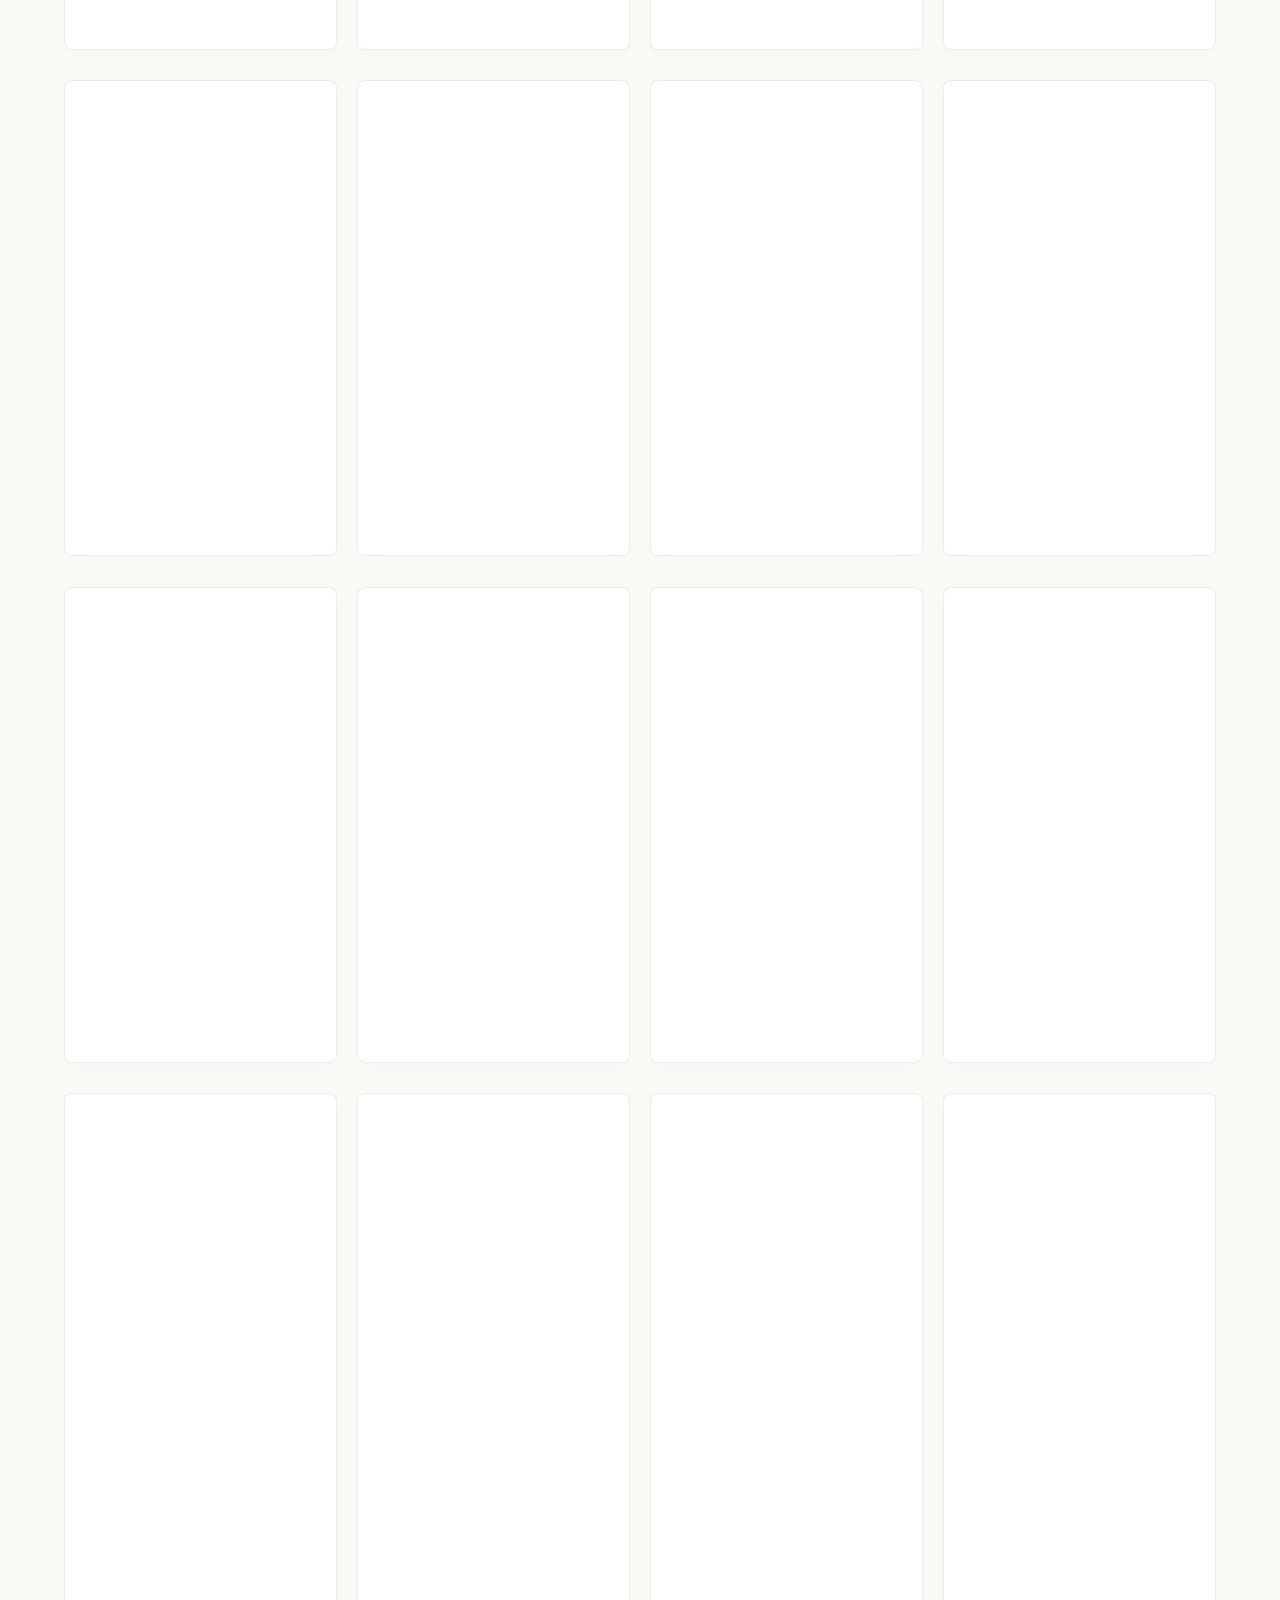
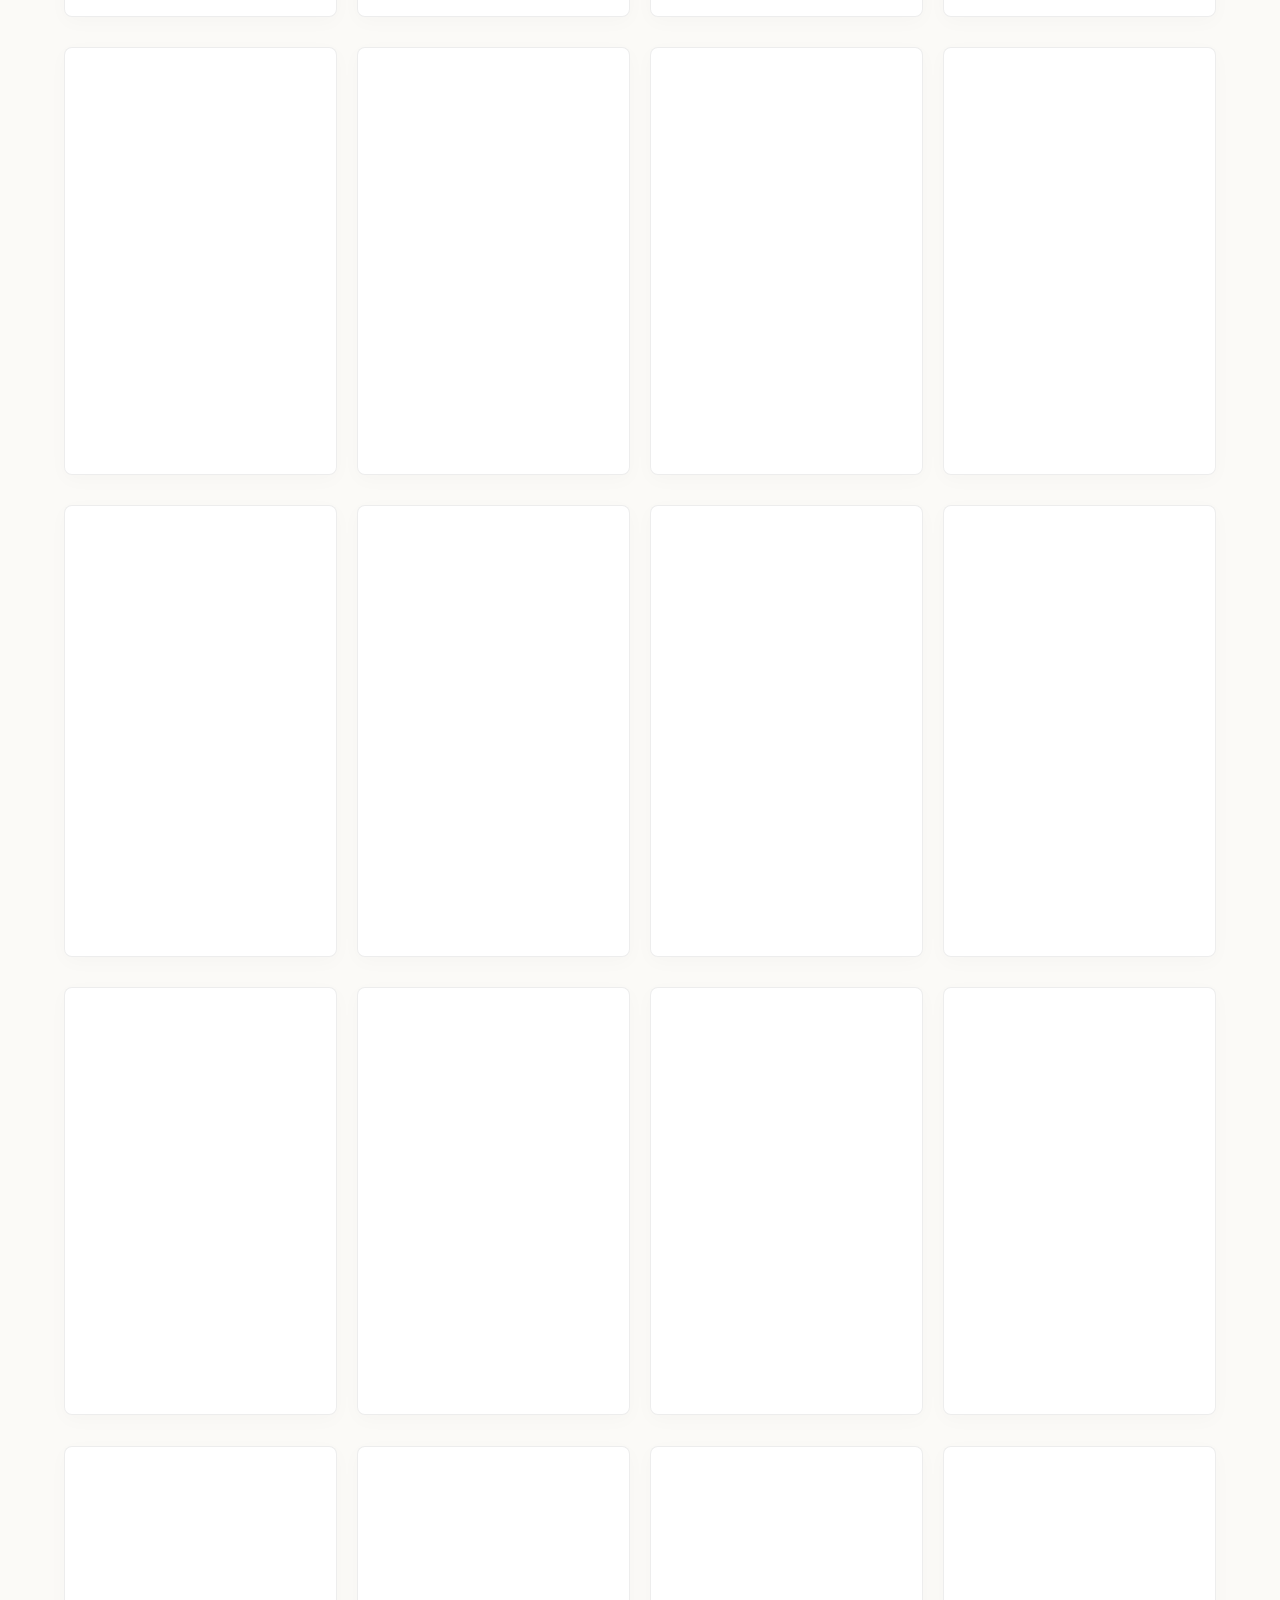
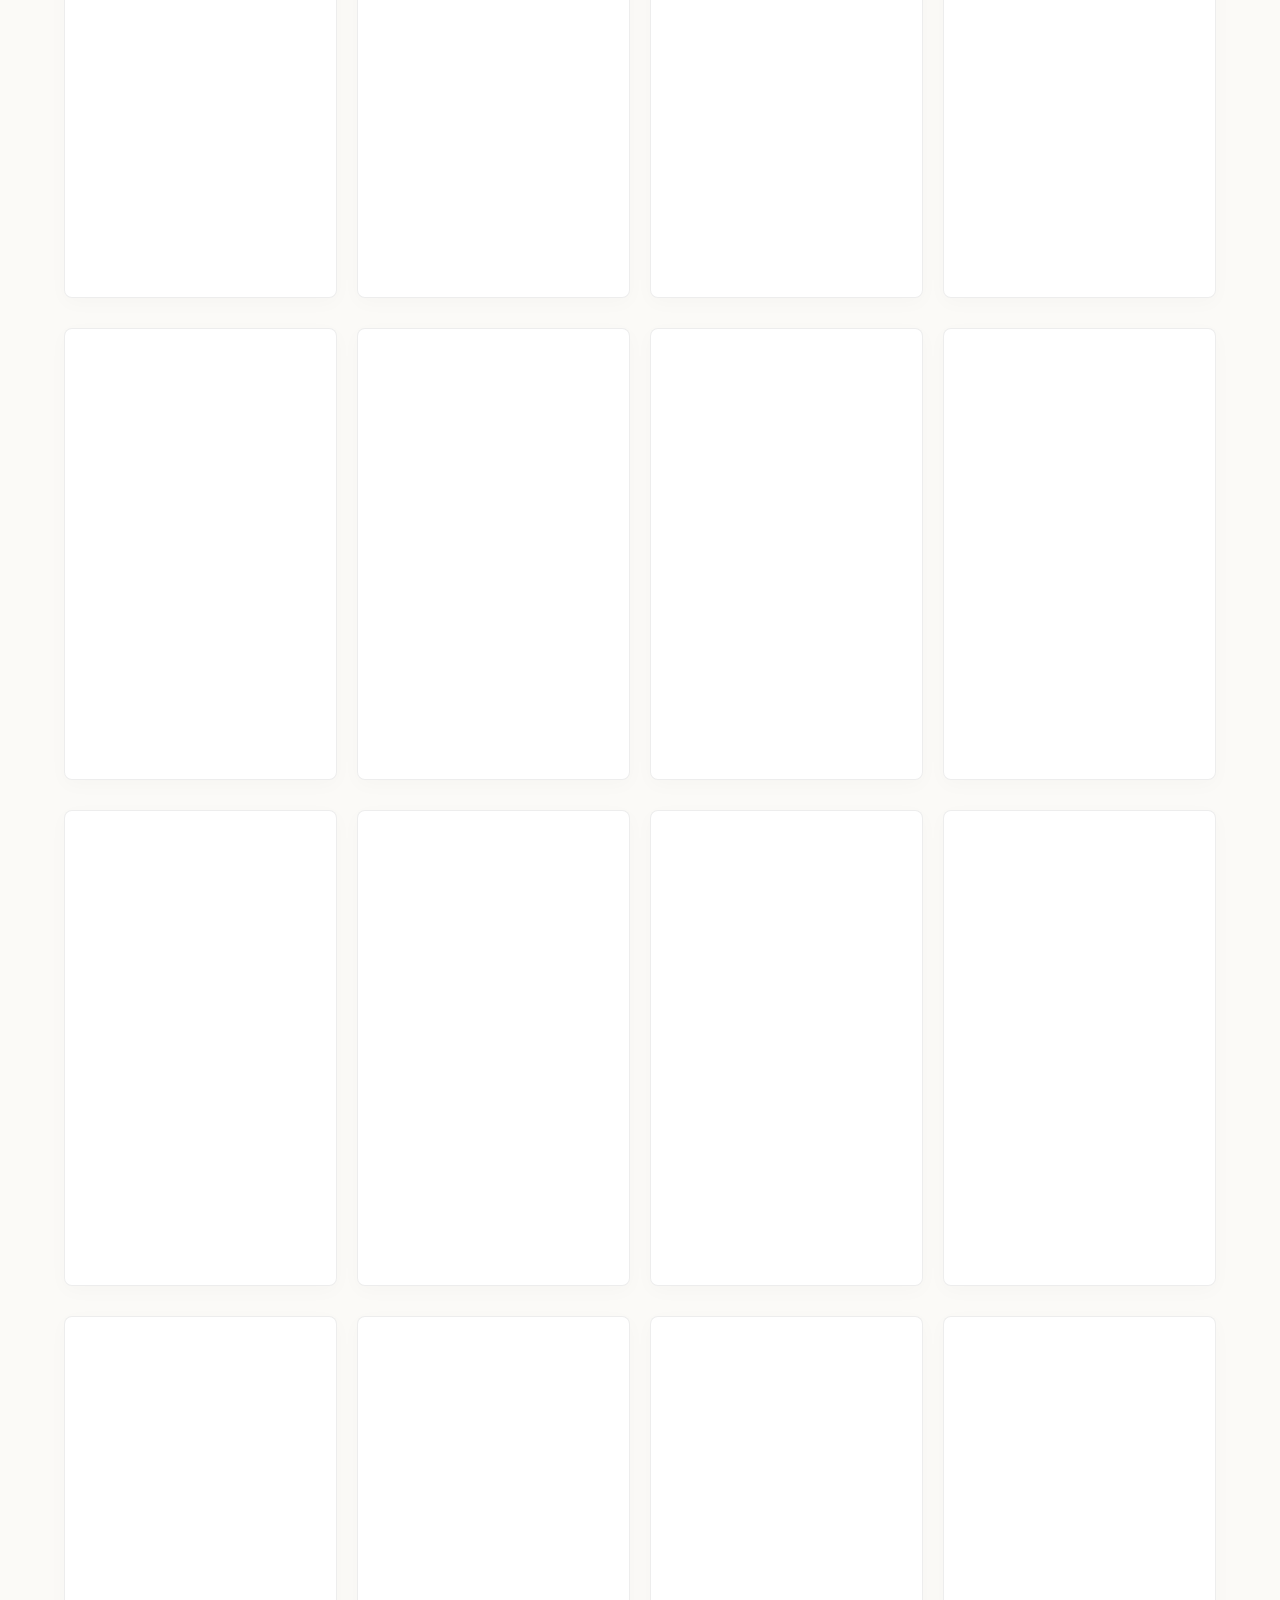
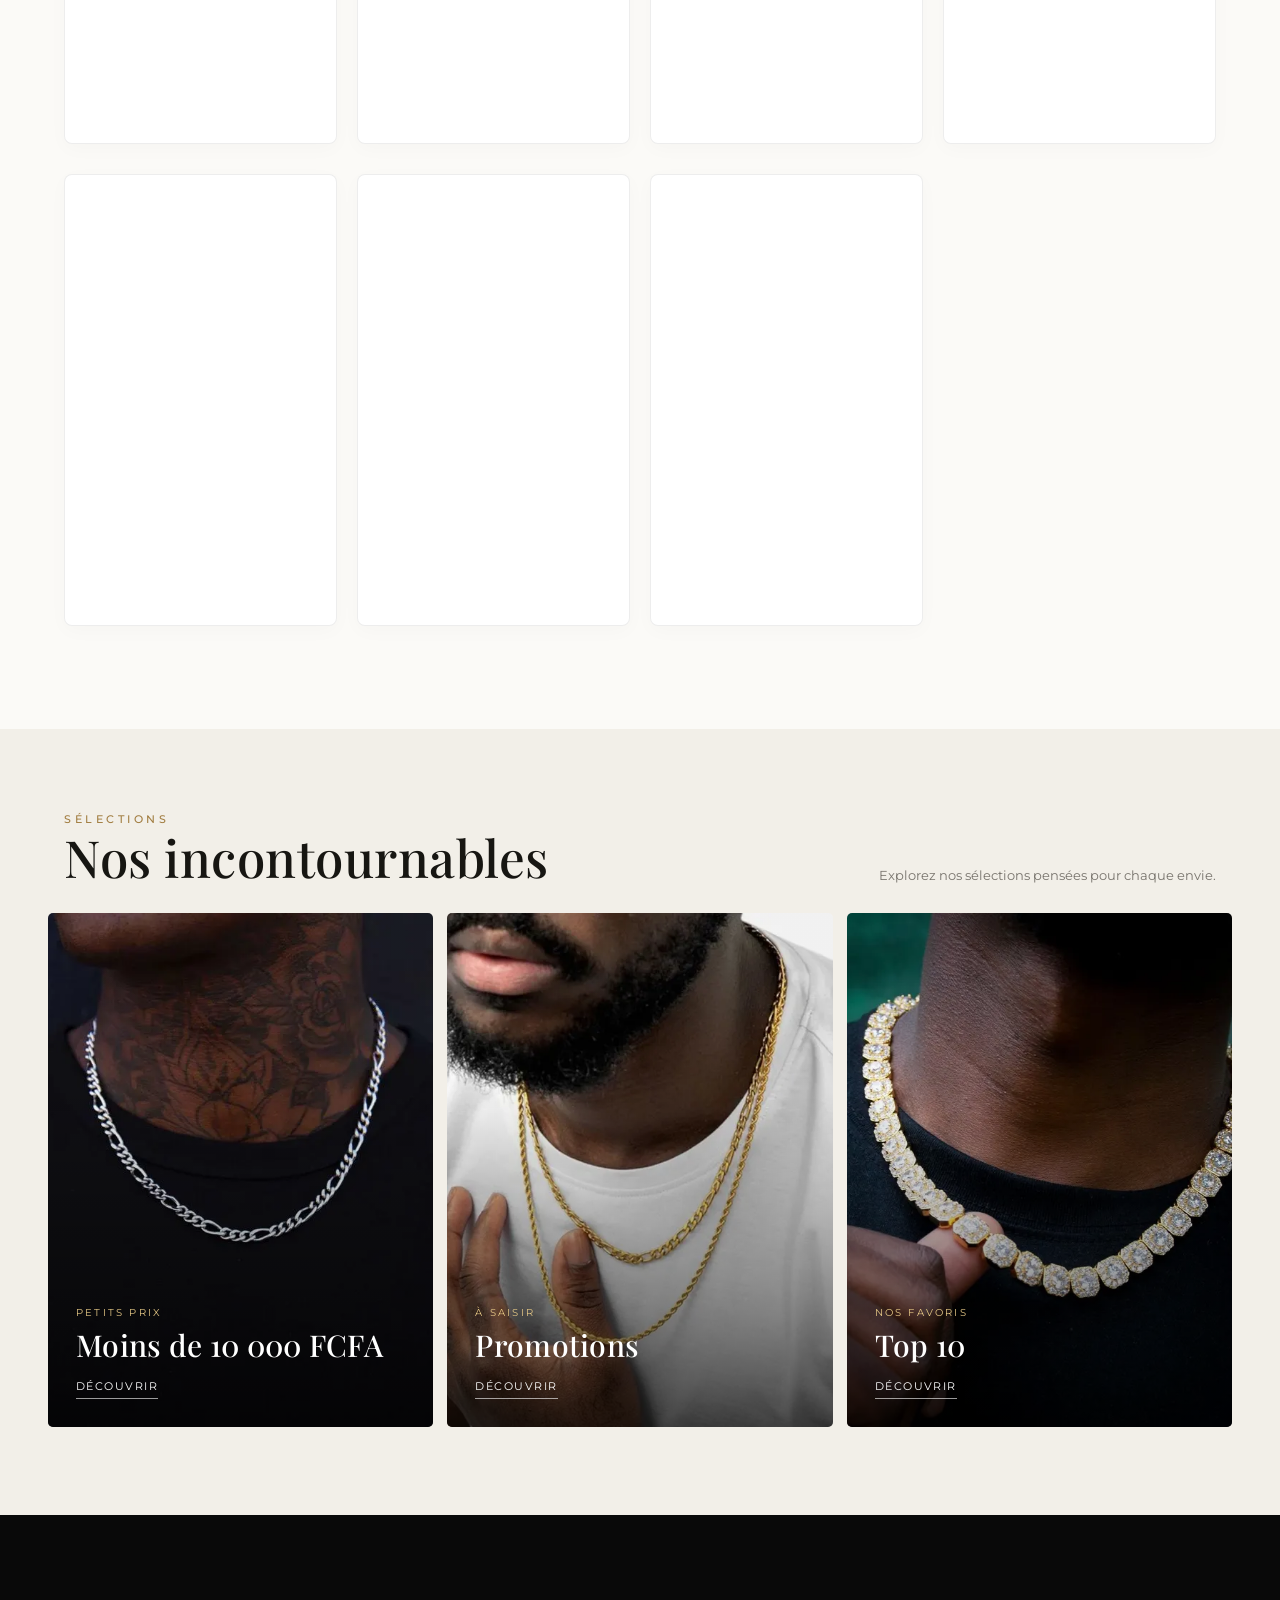
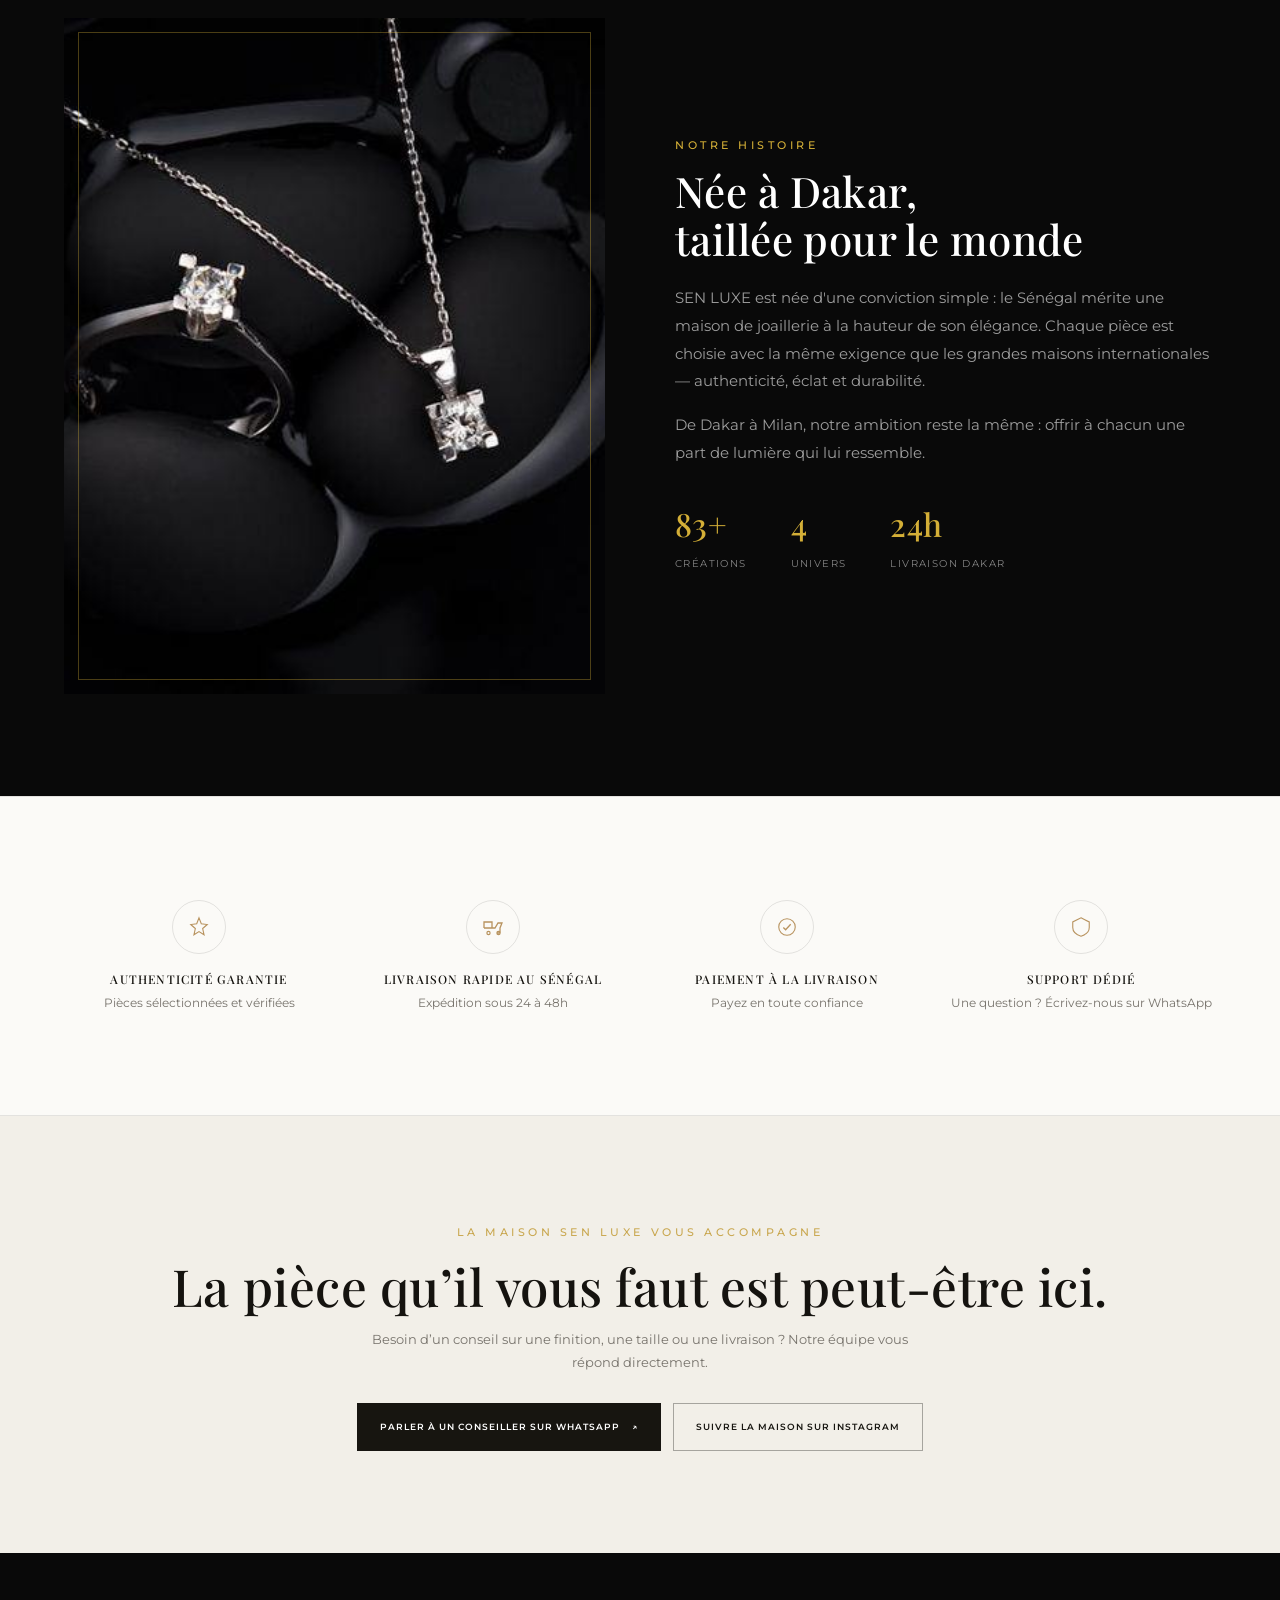
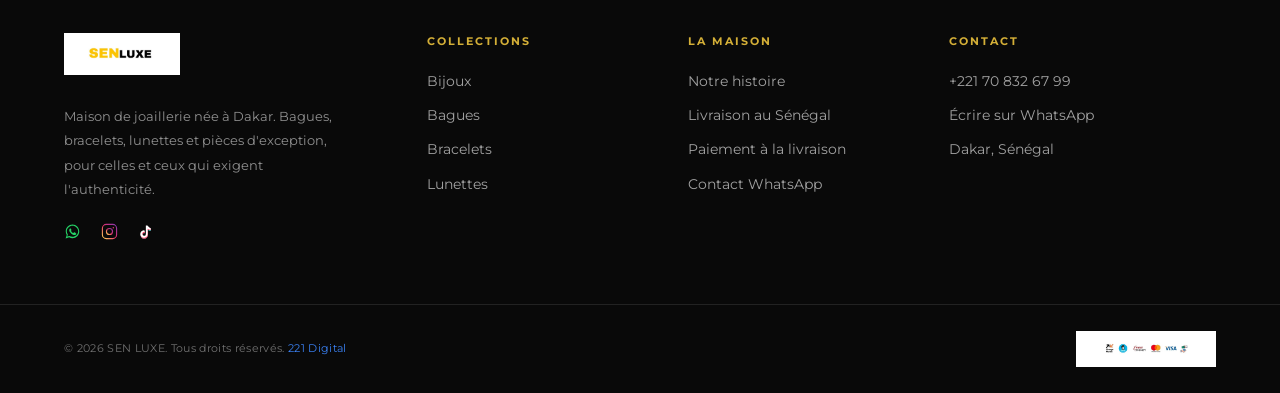
